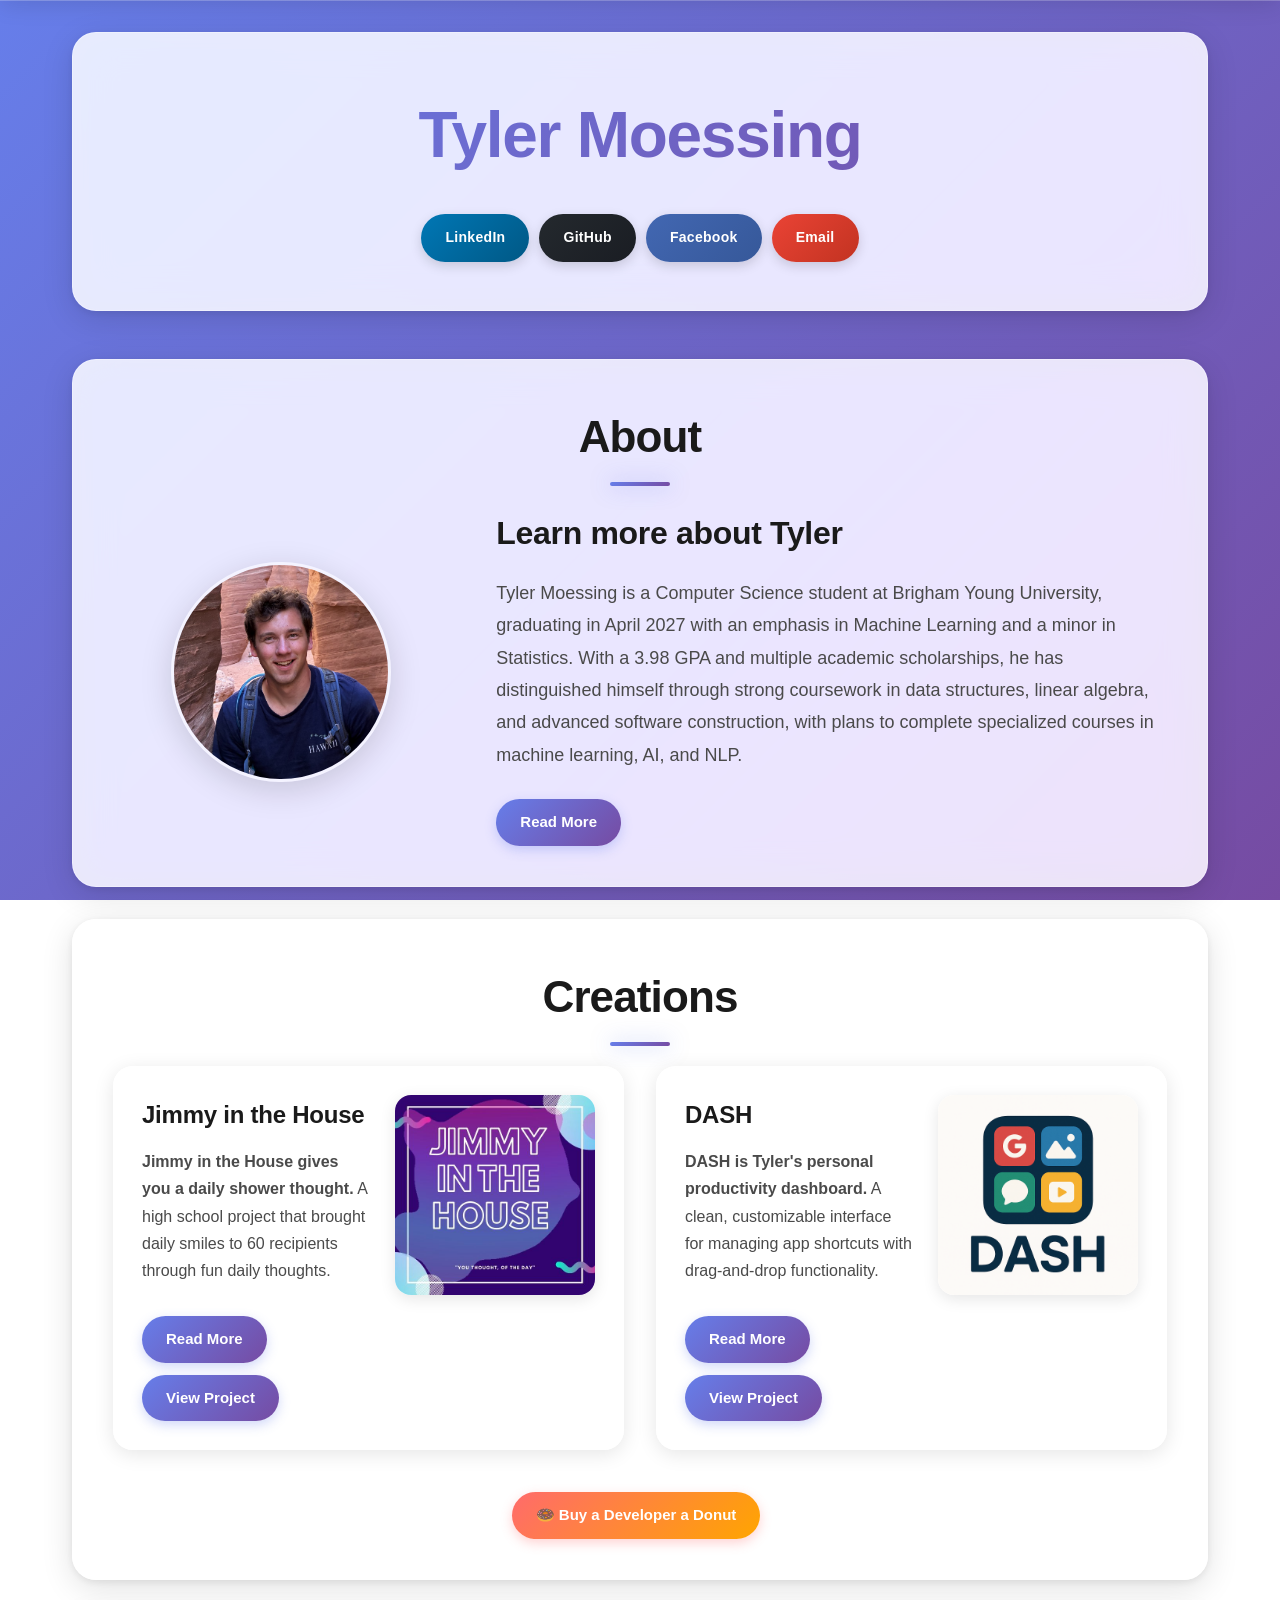
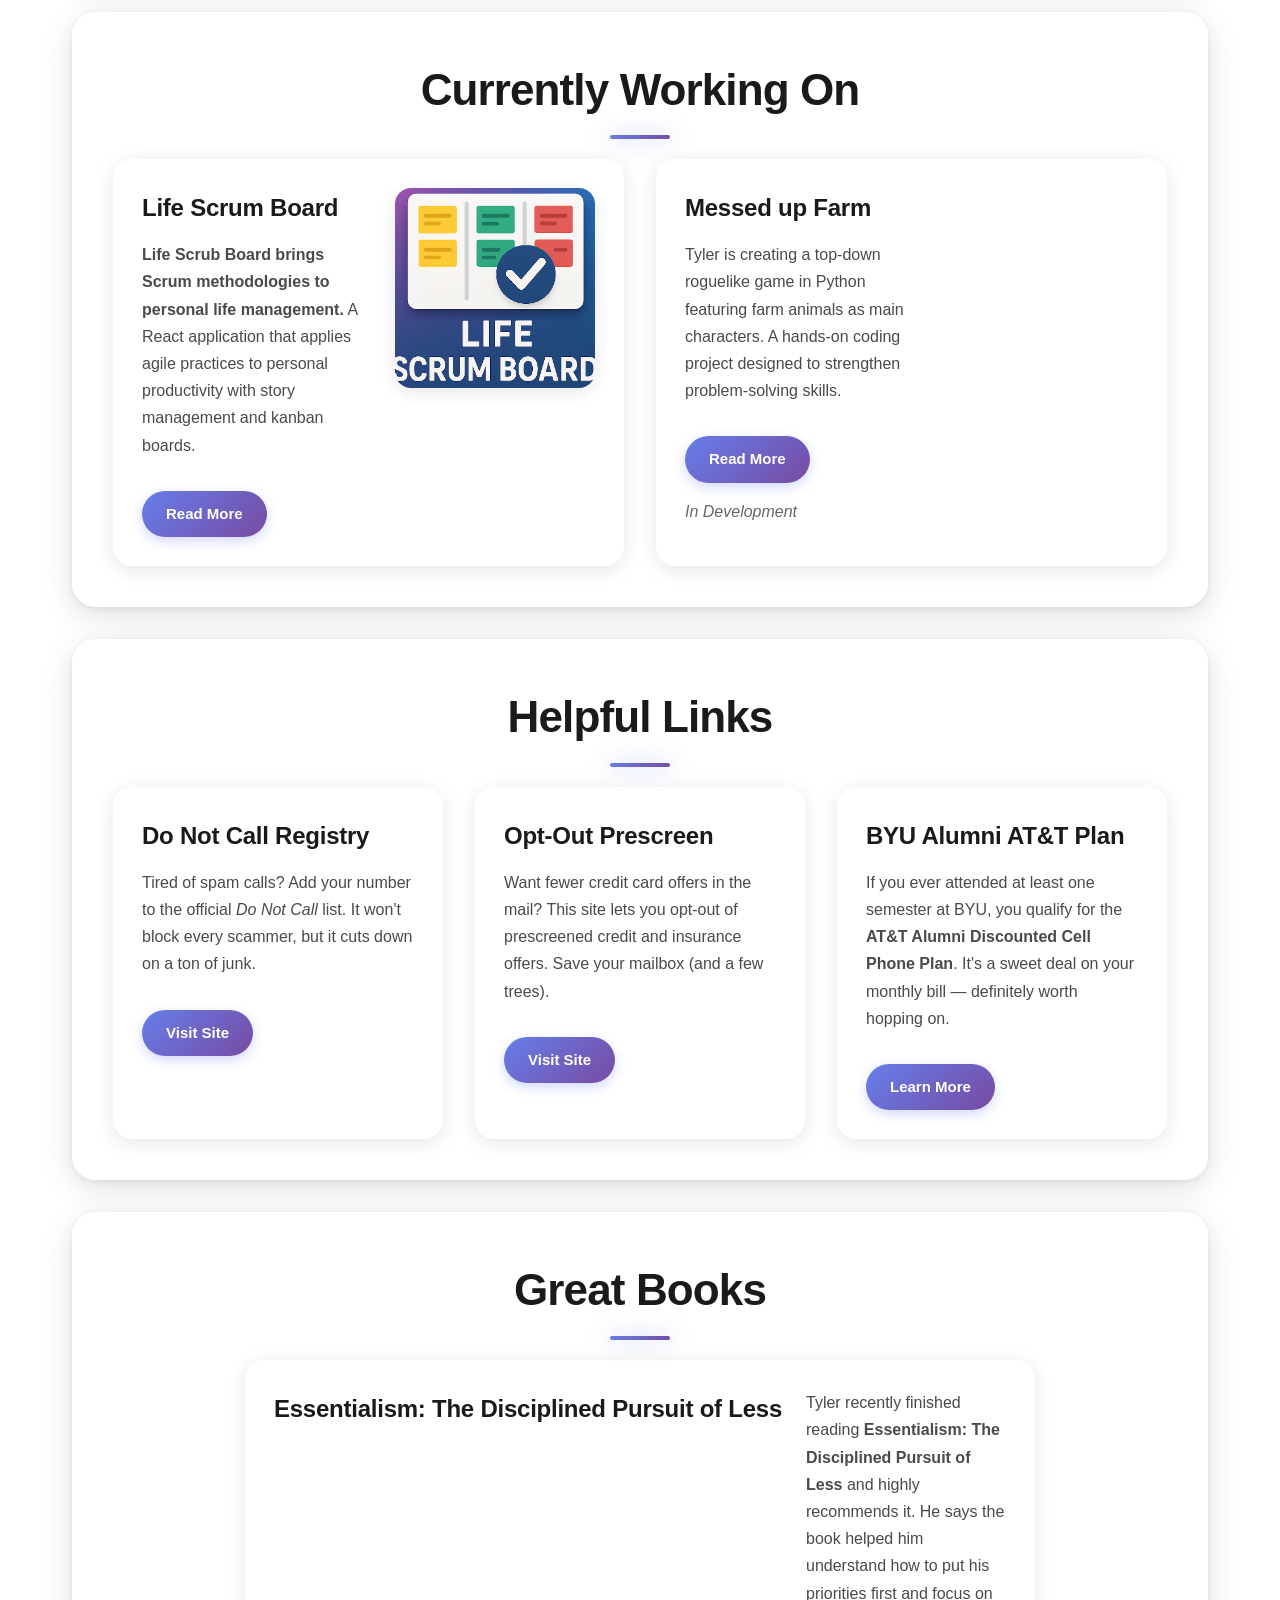
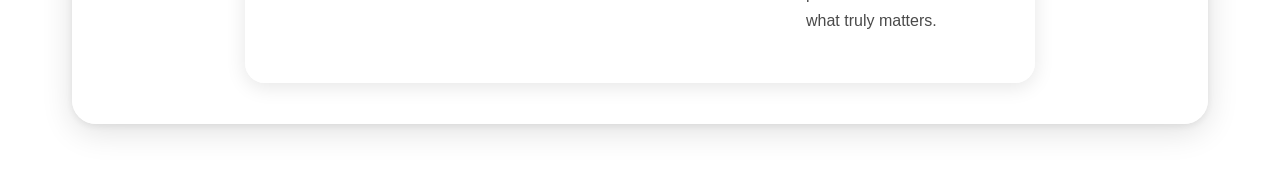
==== tyler.moessing/index.html @ ea5b522e "updated style" ====
<!DOCTYPE html>
<html lang="en">
<head>
    <meta charset="UTF-8">
    <meta name="viewport" content="width=device-width, initial-scale=1.0">
    <title>Tyler Moessing</title>
    <link rel="icon" type="image/png" href="resources/logo.png" />
    <meta http-equiv="Cache-Control" content="no-cache, no-store, must-revalidate">
    <meta http-equiv="Pragma" content="no-cache">
    <meta http-equiv="Expires" content="0">
    <style>
        * {
            margin: 0;
            padding: 0;
            box-sizing: border-box;
        }

        body {
            font-family: -apple-system, BlinkMacSystemFont, 'Segoe UI', 'Roboto', 'Oxygen', 'Ubuntu', 'Cantarell', 'Fira Sans', 'Droid Sans', 'Helvetica Neue', sans-serif;
            line-height: 1.7;
            background: linear-gradient(135deg, #667eea 0%, #764ba2 100%);
            background-attachment: fixed;
            min-height: 100vh;
            color: #1a1a1a;
            -webkit-font-smoothing: antialiased;
            -moz-osx-font-smoothing: grayscale;
        }

        .container {
            max-width: 1200px;
            margin: 0 auto;
            padding: 2rem;
        }

        .header {
            text-align: center;
            margin-bottom: 3rem;
            background: rgba(255, 255, 255, 0.85);
            padding: 3rem 2rem;
            border-radius: 24px;
            backdrop-filter: blur(20px) saturate(180%);
            -webkit-backdrop-filter: blur(20px) saturate(180%);
            box-shadow: 0 8px 32px rgba(0, 0, 0, 0.12), 0 2px 8px rgba(0, 0, 0, 0.08);
            border: 1px solid rgba(255, 255, 255, 0.3);
            transition: transform 0.3s ease, box-shadow 0.3s ease;
        }

        .header:hover {
            transform: translateY(-2px);
            box-shadow: 0 12px 40px rgba(0, 0, 0, 0.15), 0 4px 12px rgba(0, 0, 0, 0.1);
        }

        .sticky-header {
            position: fixed;
            top: 0;
            left: 0;
            right: 0;
            z-index: 1000;
            background: rgba(255, 255, 255, 0.9);
            backdrop-filter: blur(20px) saturate(180%);
            -webkit-backdrop-filter: blur(20px) saturate(180%);
            box-shadow: 0 4px 24px rgba(0, 0, 0, 0.12);
            padding: 1rem 2rem;
            transform: translateY(-100%);
            transition: transform 0.3s cubic-bezier(0.4, 0, 0.2, 1);
            border-radius: 0;
            margin-bottom: 0;
            border-bottom: 1px solid rgba(255, 255, 255, 0.2);
        }

        .sticky-header.show {
            transform: translateY(0);
        }

        .sticky-content {
            max-width: 1200px;
            margin: 0 auto;
            display: flex;
            justify-content: space-between;
            align-items: center;
        }

        .sticky-title {
            font-size: 1.5rem;
            font-weight: 700;
            background: linear-gradient(135deg, #667eea 0%, #764ba2 100%);
            -webkit-background-clip: text;
            -webkit-text-fill-color: transparent;
            background-clip: text;
            margin: 0;
            letter-spacing: -0.02em;
        }

        .sticky-buttons {
            display: flex;
            gap: 8px;
            align-items: center;
        }

        .sticky-buttons .social-btn {
            padding: 4px 8px;
            font-size: 0.7rem;
        }

        .main-title {
            font-size: clamp(2.5rem, 5vw, 4rem);
            font-weight: 700;
            background: linear-gradient(135deg, #667eea 0%, #764ba2 100%);
            -webkit-background-clip: text;
            -webkit-text-fill-color: transparent;
            background-clip: text;
            margin-bottom: 1.5rem;
            letter-spacing: -0.02em;
        }

        .social-buttons {
            display: flex;
            justify-content: center;
            gap: 10px;
            flex-wrap: wrap;
            margin-top: 15px;
        }

        .social-btn {
            padding: 0.75rem 1.5rem;
            text-decoration: none;
            border-radius: 50px;
            font-weight: 600;
            letter-spacing: 0.3px;
            transition: all 0.3s cubic-bezier(0.4, 0, 0.2, 1);
            box-shadow: 0 4px 12px rgba(0, 0, 0, 0.15);
            font-size: 0.875rem;
            position: relative;
            overflow: hidden;
        }

        .social-btn::before {
            content: '';
            position: absolute;
            top: 0;
            left: -100%;
            width: 100%;
            height: 100%;
            background: linear-gradient(90deg, transparent, rgba(255, 255, 255, 0.2), transparent);
            transition: left 0.5s ease;
        }

        .social-btn:hover::before {
            left: 100%;
        }

        .linkedin {
            background: linear-gradient(135deg, #0077b5, #005885);
            color: white;
        }

        .github {
            background: linear-gradient(135deg, #24292e, #1a1d23);
            color: white;
        }

        .facebook {
            background: linear-gradient(135deg, #4267B2, #365899);
            color: white;
        }

        .email {
            background: linear-gradient(135deg, #ea4335, #c23321);
            color: white;
        }

        .donut-btn {
            position: relative;
            animation: gentle-bounce 2s ease-in-out infinite;
        }

        .donut-btn:hover {
            transform: translateY(-2px) scale(1.05);
        }

        @keyframes gentle-bounce {
            0%, 100% { transform: translateY(0px); }
            50% { transform: translateY(-3px); }
        }

        .social-btn:hover {
            transform: translateY(-2px) scale(1.02);
            box-shadow: 0 8px 24px rgba(0, 0, 0, 0.25);
        }

        .social-btn:active {
            transform: translateY(0) scale(0.98);
        }

        .content-section {
            background: rgba(255, 255, 255, 0.85);
            margin: 2rem 0;
            padding: 2.5rem;
            border-radius: 24px;
            backdrop-filter: blur(20px) saturate(180%);
            -webkit-backdrop-filter: blur(20px) saturate(180%);
            box-shadow: 0 8px 32px rgba(0, 0, 0, 0.12), 0 2px 8px rgba(0, 0, 0, 0.08);
            border: 1px solid rgba(255, 255, 255, 0.3);
            transition: all 0.3s ease;
        }

        .content-section:hover {
            border-color: rgba(255, 255, 255, 0.4);
            box-shadow: 0 12px 40px rgba(0, 0, 0, 0.15), 0 4px 12px rgba(0, 0, 0, 0.1);
        }

        .section-title {
            font-size: clamp(2rem, 4vw, 2.75rem);
            font-weight: 700;
            color: #1a1a1a;
            margin-bottom: 2rem;
            text-align: center;
            position: relative;
            letter-spacing: -0.02em;
        }

        .section-title::after {
            content: '';
            position: absolute;
            bottom: -12px;
            left: 50%;
            transform: translateX(-50%);
            width: 60px;
            height: 4px;
            background: linear-gradient(135deg, #667eea, #764ba2);
            border-radius: 2px;
            box-shadow: 0 0 20px rgba(102, 126, 234, 0.5);
        }

        .about-section {
            display: grid;
            grid-template-columns: 1fr 2fr;
            gap: 3rem;
            align-items: center;
        }

        .about-section .photo-placeholder {
            grid-column: 1;
            grid-row: 1;
            justify-self: center;
        }

        .about-section .about-text {
            grid-column: 2;
            grid-row: 1;
        }

        .profile-photo {
            width: 220px;
            height: 220px;
            border-radius: 50%;
            object-fit: cover;
            border: 3px solid rgba(255, 255, 255, 0.5);
            box-shadow: 0 8px 32px rgba(0, 0, 0, 0.15);
            transition: all 0.4s cubic-bezier(0.4, 0, 0.2, 1);
        }

        .photo-placeholder {
            transition: transform 0.4s cubic-bezier(0.4, 0, 0.2, 1);
        }

        .photo-placeholder:hover {
            transform: scale(1.05) rotate(2deg);
        }

        .photo-placeholder:hover .profile-photo {
            border-color: rgba(102, 126, 234, 0.6);
            box-shadow: 0 0 30px rgba(102, 126, 234, 0.3);
        }

        .about-text h3 {
            font-size: clamp(1.5rem, 3vw, 2rem);
            font-weight: 600;
            color: #1a1a1a;
            margin-bottom: 1rem;
            letter-spacing: -0.01em;
        }

        .about-text p {
            font-size: 1.125rem;
            line-height: 1.8;
            color: #4a4a4a;
            margin-bottom: 1rem;
        }

        /* Unified Button System */
        .btn {
            display: inline-block;
            padding: 0.75rem 1.5rem;
            background: linear-gradient(135deg, #667eea, #764ba2);
            color: white;
            text-decoration: none;
            border: none;
            border-radius: 50px;
            font-weight: 600;
            font-size: 0.9375rem;
            transition: all 0.3s cubic-bezier(0.4, 0, 0.2, 1);
            margin-top: 0.75rem;
            margin-right: 0.5rem;
            cursor: pointer;
            box-sizing: border-box;
            line-height: 1.5;
            vertical-align: middle;
            box-shadow: 0 4px 12px rgba(102, 126, 234, 0.3);
            position: relative;
            overflow: hidden;
        }

        .btn::before {
            content: '';
            position: absolute;
            top: 0;
            left: -100%;
            width: 100%;
            height: 100%;
            background: linear-gradient(90deg, transparent, rgba(255, 255, 255, 0.2), transparent);
            transition: left 0.5s ease;
        }

        .btn:hover::before {
            left: 100%;
        }

        .btn:hover {
            transform: translateY(-2px) scale(1.02);
            box-shadow: 0 8px 24px rgba(102, 126, 234, 0.4);
        }

        .btn:active {
            transform: translateY(0) scale(0.98);
        }

        .btn--primary {
            background: linear-gradient(135deg, #667eea, #764ba2);
        }

        .btn--secondary {
            background: linear-gradient(135deg, #ff6b6b, #ffa500);
            box-shadow: 0 4px 12px rgba(255, 107, 107, 0.3);
        }

        .btn--secondary:hover {
            box-shadow: 0 8px 24px rgba(255, 107, 107, 0.4);
        }

        .additional-content {
            display: none;
            margin-top: 1.5rem;
            padding-top: 1.5rem;
            border-top: 1px solid rgba(0, 0, 0, 0.1);
        }

        .additional-content.show {
            display: block;
            animation: fadeIn 0.3s ease-in;
        }

        @keyframes fadeIn {
            from { opacity: 0; }
            to { opacity: 1; }
        }

        .project-short-description {
            display: block;
        }

        .project-full-description {
            display: none;
        }

        .project-full-description.show {
            display: block;
            animation: fadeIn 0.3s ease-in;
        }


        .projects-grid {
            display: grid;
            grid-template-columns: repeat(auto-fit, minmax(280px, 1fr));
            gap: 2rem;
            margin-top: 2rem;
        }

        .project-card {
            background: rgba(255, 255, 255, 0.9);
            border-radius: 20px;
            padding: 1.75rem;
            box-shadow: 0 4px 20px rgba(0, 0, 0, 0.1);
            transition: all 0.4s cubic-bezier(0.4, 0, 0.2, 1);
            border: 1px solid rgba(255, 255, 255, 0.5);
            max-width: 800px;
            margin: 0 auto;
            display: grid;
            grid-template-columns: 1fr 200px;
            gap: 1.5rem;
            align-items: start;
            position: relative;
            overflow: hidden;
        }

        .project-card::before {
            content: '';
            position: absolute;
            top: 0;
            left: 0;
            right: 0;
            height: 3px;
            background: linear-gradient(135deg, #667eea, #764ba2);
            transform: scaleX(0);
            transform-origin: left;
            transition: transform 0.4s ease;
        }

        .project-card:hover::before {
            transform: scaleX(1);
        }

        .project-card:hover {
            transform: translateY(-8px);
            box-shadow: 0 12px 40px rgba(0, 0, 0, 0.15);
            border-color: rgba(255, 255, 255, 0.7);
        }

        .simple-card {
            background: rgba(255, 255, 255, 0.9);
            border-radius: 20px;
            padding: 1.75rem;
            box-shadow: 0 4px 20px rgba(0, 0, 0, 0.1);
            transition: all 0.4s cubic-bezier(0.4, 0, 0.2, 1);
            border: 1px solid rgba(255, 255, 255, 0.5);
            max-width: 400px;
            margin: 0 auto;
        }

        .simple-card:hover {
            transform: translateY(-8px);
            box-shadow: 0 12px 40px rgba(0, 0, 0, 0.15);
            border-color: rgba(255, 255, 255, 0.7);
        }

        .project-image {
            width: 200px;
            height: 200px;
            object-fit: cover;
            border-radius: 16px;
            grid-column: 2;
            grid-row: 1 / -1;
            box-shadow: 0 4px 16px rgba(0, 0, 0, 0.1);
            transition: transform 0.3s ease;
        }

        .project-card:hover .project-image {
            transform: scale(1.02);
        }

        .project-content {
            grid-column: 1;
        }

        .project-title {
            font-size: 1.5rem;
            font-weight: 600;
            color: #1a1a1a;
            margin-bottom: 0.75rem;
            letter-spacing: -0.01em;
        }

        .project-description {
            color: #4a4a4a;
            margin-bottom: 1.25rem;
            line-height: 1.7;
            font-size: 1rem;
        }


        @media (max-width: 1024px) {
            .project-card {
                grid-template-columns: 1fr;
                gap: 15px;
                max-width: 500px;
            }

            .project-image {
                grid-column: 1;
                grid-row: auto;
                margin: 0 auto;
                width: 180px;
                height: 180px;
            }

            .project-content {
                grid-column: 1;
            }
        }

        @media (max-width: 768px) {
            .main-title {
                font-size: 2.5rem;
            }

            .social-buttons {
                flex-direction: row;
                justify-content: center;
                gap: 8px;
                flex-wrap: wrap;
            }

            .social-btn {
                font-size: 0.7rem;
                padding: 5px 10px;
            }

            .donut-btn {
                font-size: 0.8rem;
                padding: 6px 12px;
                margin-top: 12px;
            }

            .sticky-content {
                flex-direction: column;
                gap: 10px;
            }

            .sticky-title {
                font-size: 1.2rem;
            }

            .sticky-buttons {
                gap: 6px;
            }

            .sticky-buttons .social-btn {
                padding: 3px 6px;
                font-size: 0.65rem;
            }

            .about-section {
                grid-template-columns: 1fr;
                grid-template-rows: auto auto;
                text-align: center;
                gap: 30px;
            }

            .about-section .photo-placeholder {
                grid-column: 1;
                grid-row: 1;
                margin: 0 auto;
                margin-bottom: 10px;
            }

            .about-section .about-text {
                grid-column: 1;
                grid-row: 2;
            }

            .profile-photo {
                width: 150px;
            }

            .section-title {
                font-size: 2rem;
            }

            .about-text h3 {
                font-size: 1.5rem;
            }

            .about-text p {
                font-size: 1rem;
            }

            .projects-grid {
                grid-template-columns: 1fr;
                gap: 20px;
            }

            .project-card {
                max-width: none;
                margin: 0;
                padding: 15px;
                grid-template-columns: 1fr;
                gap: 15px;
            }

            .project-image {
                width: 140px;
                height: 140px;
                grid-column: 1;
                grid-row: auto;
                margin: 0 auto;
            }

            .project-content {
                grid-column: 1;
            }

            .project-title {
                font-size: 1.3rem;
            }

            .project-description {
                font-size: 0.95rem;
            }

            .content-section {
                padding: 20px;
                margin: 20px 0;
            }

            .header {
                padding: 30px 15px;
            }

            .container {
                padding: 15px;
            }
        }

        @media (max-width: 480px) {
            .main-title {
                font-size: 2rem;
            }

            .social-buttons {
                gap: 6px;
            }

            .social-btn {
                font-size: 0.65rem;
                padding: 4px 8px;
            }

            .donut-btn {
                font-size: 0.75rem;
                padding: 5px 10px;
            }

            .section-title {
                font-size: 1.7rem;
            }

            .about-text h3 {
                font-size: 1.3rem;
            }

            .about-text p {
                font-size: 0.95rem;
                line-height: 1.6;
            }

            .about-section {
                gap: 25px;
            }

            .about-section .photo-placeholder {
                margin-bottom: 15px;
            }

            .project-card {
                padding: 12px;
            }

            .project-image {
                width: 120px;
                height: 120px;
            }

            .project-title {
                font-size: 1.2rem;
            }

            .project-description {
                font-size: 0.9rem;
            }

            .btn {
                font-size: 0.85rem;
                padding: 8px 15px;
            }

            .content-section {
                padding: 15px;
                margin: 15px 0;
            }

            .header {
                padding: 25px 10px;
            }

            .container {
                padding: 10px;
            }
        }
    </style>
</head>
<body>
    <div class="container">
        <header class="header">
            <h1 class="main-title">Tyler Moessing</h1>
            
            <div class="social-buttons">
                <a href="https://www.linkedin.com/in/tmoessing/" target="_blank" class="social-btn linkedin">LinkedIn</a>
                <a href="https://github.com/tmoessing" target="_blank" class="social-btn github">GitHub</a>
                <a href="https://www.facebook.com/tyler.moessing" target="_blank" class="social-btn facebook">Facebook</a>
                <a href="mailto:tyler@moessing.com" class="social-btn email">Email</a>
            </div>
        </header>

        <section class="content-section">
            <h2 class="section-title">About</h2>
            <div class="about-section">
                <div class="photo-placeholder">
                  <img src="resources/profile_pic.jpeg" alt="Tyler Moessing" class="profile-photo">
                </div>
                <div class="about-text">
                    <h3>Learn more about Tyler</h3>
                    <p>Tyler Moessing is a Computer Science student at Brigham Young University, graduating in April 2027 with an emphasis in Machine Learning and a minor in Statistics. With a 3.98 GPA and multiple academic scholarships, he has distinguished himself through strong coursework in data structures, linear algebra, and advanced software construction, with plans to complete specialized courses in machine learning, AI, and NLP.</p>
                    
                    <button class="btn btn--primary" onclick="toggleReadMore()">Read More</button>
                    
                    <div class="additional-content" id="additionalContent">
                        <p>Tyler's technical toolkit spans Python, C/C++, Java, and JavaScript, with practical experience in AWS deployment, Git, and MongoDB. He has applied these skills in diverse roles, including developing Alexa apps with over 10,000 users, fine-tuning YOLOv7 models for real-world vehicle detection at Spot Parking, building analytics pipelines for BYU Basketball, and maintaining web infrastructure at BYU Creative Works. His research at BYU led to a machine learning system classifying figure skating jumps, improving accuracy by 15% and earning him a presentation slot at an international conference in the Netherlands.</p>
                        
                        <p>Beyond academics, Tyler has served as a tutor, code instructor, and youth counselor, reflecting his commitment to mentorship and service. He also volunteers as an officer in the Competitive Programming Club, where he helps organize coding competitions and supports peer learning. With projects ranging from battle bots to AI-driven sports analytics, Tyler thrives at the intersection of problem-solving, innovation, and teamwork. Driven, adaptable, and deeply curious, he is building a career that combines technical excellence with creativity and impact.</p>
                    </div>
                </div>
            </div>
        </section>

        <!-- <section class="content-section">
            <h2 class="section-title">Mind Space</h2>
            <div class="projects-grid">
                <div class="project-card">
                <blockquote class="project-quote">
                    "If I were 22 right now and graduating college, I would feel like the luckiest kid in all of history. There's never been a more amazing time to go create something totally new."
                    <footer>— Sam Altman</footer>
                </blockquote>
                <br>
                <p class="project-description">
                    He's not wrong. Tyler feels incredibly lucky to be living in a time when AI is evolving. Exciting times are ahead, even with the uncertainty that comes with it.
                </p>
                </div>
            </div>
        </section> -->


        <section class="content-section">
            <h2 class="section-title">Creations</h2>
            <div class="projects-grid">
                <div class="project-card">
                    <div class="project-content">
                        <h3 class="project-title">Jimmy in the House</h3>
                        <div class="project-short-description">
                            <p class="project-description">
                                <strong>Jimmy in the House gives you a daily shower thought.</strong> A high school project that brought daily smiles to 60 recipients through fun daily thoughts.
                            </p>
                        </div>
                        <div class="project-full-description" id="jimmyFullDescription">
                            <p class="project-description">
                                <strong>Jimmy in the House gives you a daily shower thought.</strong> In high school, Tyler created a Remind class called <em>"Jimmy in the House"</em> with 60 recipients who got fun thoughts every day. The name came from a fake identity he once used in a group chat with strangers — he called himself "Jimmy," and the name stuck.
                                <br><br>
                                His goal was simple: bring a smile to people each day. One recipient even told him, <em>"You are a hoot."</em> Hopefully, his "You Thought of the Day" messages brightened someone's day. The Reminds may have stopped, but this website carries on Jimmy's legacy.
                            </p>
                        </div>
                        <button class="btn btn--primary" onclick="toggleProjectReadMore('jimmyFullDescription', this)">Read More</button>
                        <a href="https://tmoessing.github.io/jimmy_in_the_house_website/" target="_blank" class="btn btn--primary">View Project</a>
                    </div>
                    <img src="resources/jimmy_project.jpg" alt="Jimmy in the House project screenshot" class="project-image">
                </div>

                <div class="project-card">
                    <div class="project-content">
                        <h3 class="project-title">DASH</h3>
                        <div class="project-short-description">
                            <p class="project-description">
                                <strong>DASH is Tyler's personal productivity dashboard.</strong> A clean, customizable interface for managing app shortcuts with drag-and-drop functionality.
                            </p>
                        </div>
                        <div class="project-full-description" id="dashFullDescription">
                            <p class="project-description">
                                <strong>DASH is Tyler's personal productivity dashboard.</strong> Built with vanilla JavaScript and modern CSS, DASH provides a clean, customizable interface for managing app shortcuts with drag-and-drop functionality. Tyler designed it to be his digital command center, combining organization with inspiration through rotating "fire quotes."
                                <br><br>
                                Tyler vibe coded this project, using AI assistance to bring his vision to life quickly. With 200+ app icons, local storage persistence, and responsive design, DASH is his solution to digital clutter. Sometimes the best way to build something is to just start coding and see where it takes you.
                            </p>
                        </div>
                        <button class="btn btn--primary" onclick="toggleProjectReadMore('dashFullDescription', this)">Read More</button>
                        <a href="https://tmoessing.github.io/DASH/" target="_blank" class="btn btn--primary">View Project</a>
                    </div>
                    <img src="resources/DASH.png" alt="DASH dashboard screenshot" class="project-image">
                </div>

            </div>
            
            <div style="text-align: center; margin-top: 30px;">
                <a href="https://venmo.com/tmoessing" target="_blank" class="btn btn--secondary donut-btn">🍩 Buy a Developer a Donut</a>
            </div>
        </section>

        <section class="content-section">
            <h2 class="section-title">Currently Working On</h2>
            <div class="projects-grid">
                <div class="project-card">
                    <div class="project-content">
                        <h3 class="project-title">Life Scrum Board</h3>
                        <div class="project-short-description">
                            <p class="project-description">
                                <strong>Life Scrub Board brings Scrum methodologies to personal life management.</strong> A React application that applies agile practices to personal productivity with story management and kanban boards.
                            </p>
                        </div>
                        <div class="project-full-description" id="lsbFullDescription">
                            <p class="project-description">
                                <strong>Life Scrub Board brings Scrum methodologies to personal life management.</strong> Tyler built this React application to organize his life using proven agile practices, featuring story management, sprint planning, and kanban boards. It's his solution for applying software development methodologies to personal productivity.
                                <br><br>
                                Built with React, TypeScript, and modern web technologies, the project demonstrates Tyler's full-stack capabilities and his innovative approach to problem-solving. With data visualization, backup functionality, and multiple view modes, Life Scrub Board showcases his ability to create sophisticated applications that solve real-world problems.
                            </p>
                        </div>
                        <button class="btn btn--primary" onclick="toggleProjectReadMore('lsbFullDescription', this)">Read More</button>
                    </div>
                    <img src="resources/lsb.png" alt="Life Scrub Board screenshot" class="project-image">
                </div>

                <div class="project-card">
                    <div class="project-content">
                        <h3 class="project-title">Messed up Farm</h3>
                        <div class="project-short-description">
                            <p class="project-description">
                                Tyler is creating a top-down roguelike game in Python featuring farm animals as main characters. A hands-on coding project designed to strengthen problem-solving skills.
                            </p>
                        </div>
                        <div class="project-full-description" id="farmFullDescription">
                            <p class="project-description">
                                Tyler is creating a game in Python with one of his close friends. It will be a top-down roguelike game featuring a cow, a pig, and possibly a goat as the main characters. The two are choosing to code everything by hand rather than rely on vibe coding with AI, since they wanted the project to challenge them, strengthen their problem-solving skills, and help them truly learn the tools of development.
                                <br><br>
                                This hands-on approach means the project will take longer to finish, but it also makes the process itself valuable. Once completed, it promises to be a unique and entertaining gaming experience. The project will probably take 2 years because they are working in school and are busy with other things.
                            </p>
                        </div>
                        <button class="btn btn--primary" onclick="toggleProjectReadMore('farmFullDescription', this)">Read More</button>
                        <p style="color: #666; font-style: italic; margin-top: 15px;">In Development</p>
                    </div>
                </div>
            </div>
        </section>
        <section class="content-section">
        <h2 class="section-title">Helpful Links</h2>
        <div class="projects-grid">
            <div class="simple-card">
                <h3 class="project-title">Do Not Call Registry</h3>
                <p class="project-description">
                    Tired of spam calls? Add your number to the official <em>Do Not Call</em> list. 
                    It won't block every scammer, but it cuts down on a ton of junk.
                </p>
                <a href="https://www.donotcall.gov/" target="_blank" class="btn btn--primary">Visit Site</a>
            </div>

            <div class="simple-card">
                <h3 class="project-title">Opt-Out Prescreen</h3>
                <p class="project-description">
                    Want fewer credit card offers in the mail? This site lets you opt-out of prescreened 
                    credit and insurance offers. Save your mailbox (and a few trees).
                </p>
                <a href="https://www.optoutprescreen.com/" target="_blank" class="btn btn--primary">Visit Site</a>
            </div>

            <div class="simple-card">
                <h3 class="project-title">BYU Alumni AT&T Plan</h3>
                <p class="project-description">
                    If you ever attended at least one semester at BYU, you qualify for the 
                    <strong>AT&T Alumni Discounted Cell Phone Plan</strong>. 
                    It's a sweet deal on your monthly bill — definitely worth hopping on.
                </p>
                <a href="https://alumni.byu.edu/at-t-discounted-cell-phone-plan" target="_blank" class="btn btn--primary">Learn More</a>
            </div>
        </div>
    </section>
            
    <section class="content-section">
            <h2 class="section-title">Great Books</h2>
            <div class="projects-grid">
                <div class="project-card">
                    <h3 class="project-title">Essentialism: The Disciplined Pursuit of Less</h3>
                    <p class="project-description">
                        Tyler recently finished reading <strong>Essentialism: The Disciplined Pursuit of Less</strong> and highly recommends it. He says the book helped him understand how to put his priorities first and focus on what truly matters.
                    </p>
                </div>
            </div>
    </section>

    </div>

    <!-- Sticky Header -->
    <div class="sticky-header" id="stickyHeader">
        <div class="sticky-content">
            <h1 class="sticky-title">Tyler Moessing</h1>
            <div class="sticky-buttons">
                <a href="https://www.linkedin.com/in/tmoessing/" target="_blank" class="social-btn linkedin">LinkedIn</a>
                <a href="https://github.com/tmoessing" target="_blank" class="social-btn github">GitHub</a>
                <a href="https://www.facebook.com/tyler.moessing" target="_blank" class="social-btn facebook">Facebook</a>
                <a href="mailto:tyler@moessing.com" class="social-btn email">Email</a>
            </div>
        </div>
    </div>

    <script>
        function toggleReadMore() {
            const additionalContent = document.getElementById('additionalContent');
            const button = document.querySelector('.about-section .btn--primary');
            
            if (additionalContent.classList.contains('show')) {
                additionalContent.classList.remove('show');
                button.textContent = 'Read More';
            } else {
                additionalContent.classList.add('show');
                button.textContent = 'Read Less';
            }
        }

        function toggleProjectReadMore(fullDescriptionId, button) {
            const fullDescription = document.getElementById(fullDescriptionId);
            const shortDescription = fullDescription.previousElementSibling;
            
            if (fullDescription.classList.contains('show')) {
                fullDescription.classList.remove('show');
                shortDescription.style.display = 'block';
                button.textContent = 'Read More';
            } else {
                fullDescription.classList.add('show');
                shortDescription.style.display = 'none';
                button.textContent = 'Read Less';
            }
        }

        // Sticky header functionality
        window.addEventListener('scroll', function() {
            const stickyHeader = document.getElementById('stickyHeader');
            const originalHeader = document.querySelector('.header');
            const headerBottom = originalHeader.offsetTop + originalHeader.offsetHeight;
            
            if (window.scrollY > headerBottom) {
                stickyHeader.classList.add('show');
            } else {
                stickyHeader.classList.remove('show');
            }
        });
    </script>
</body>
</html>
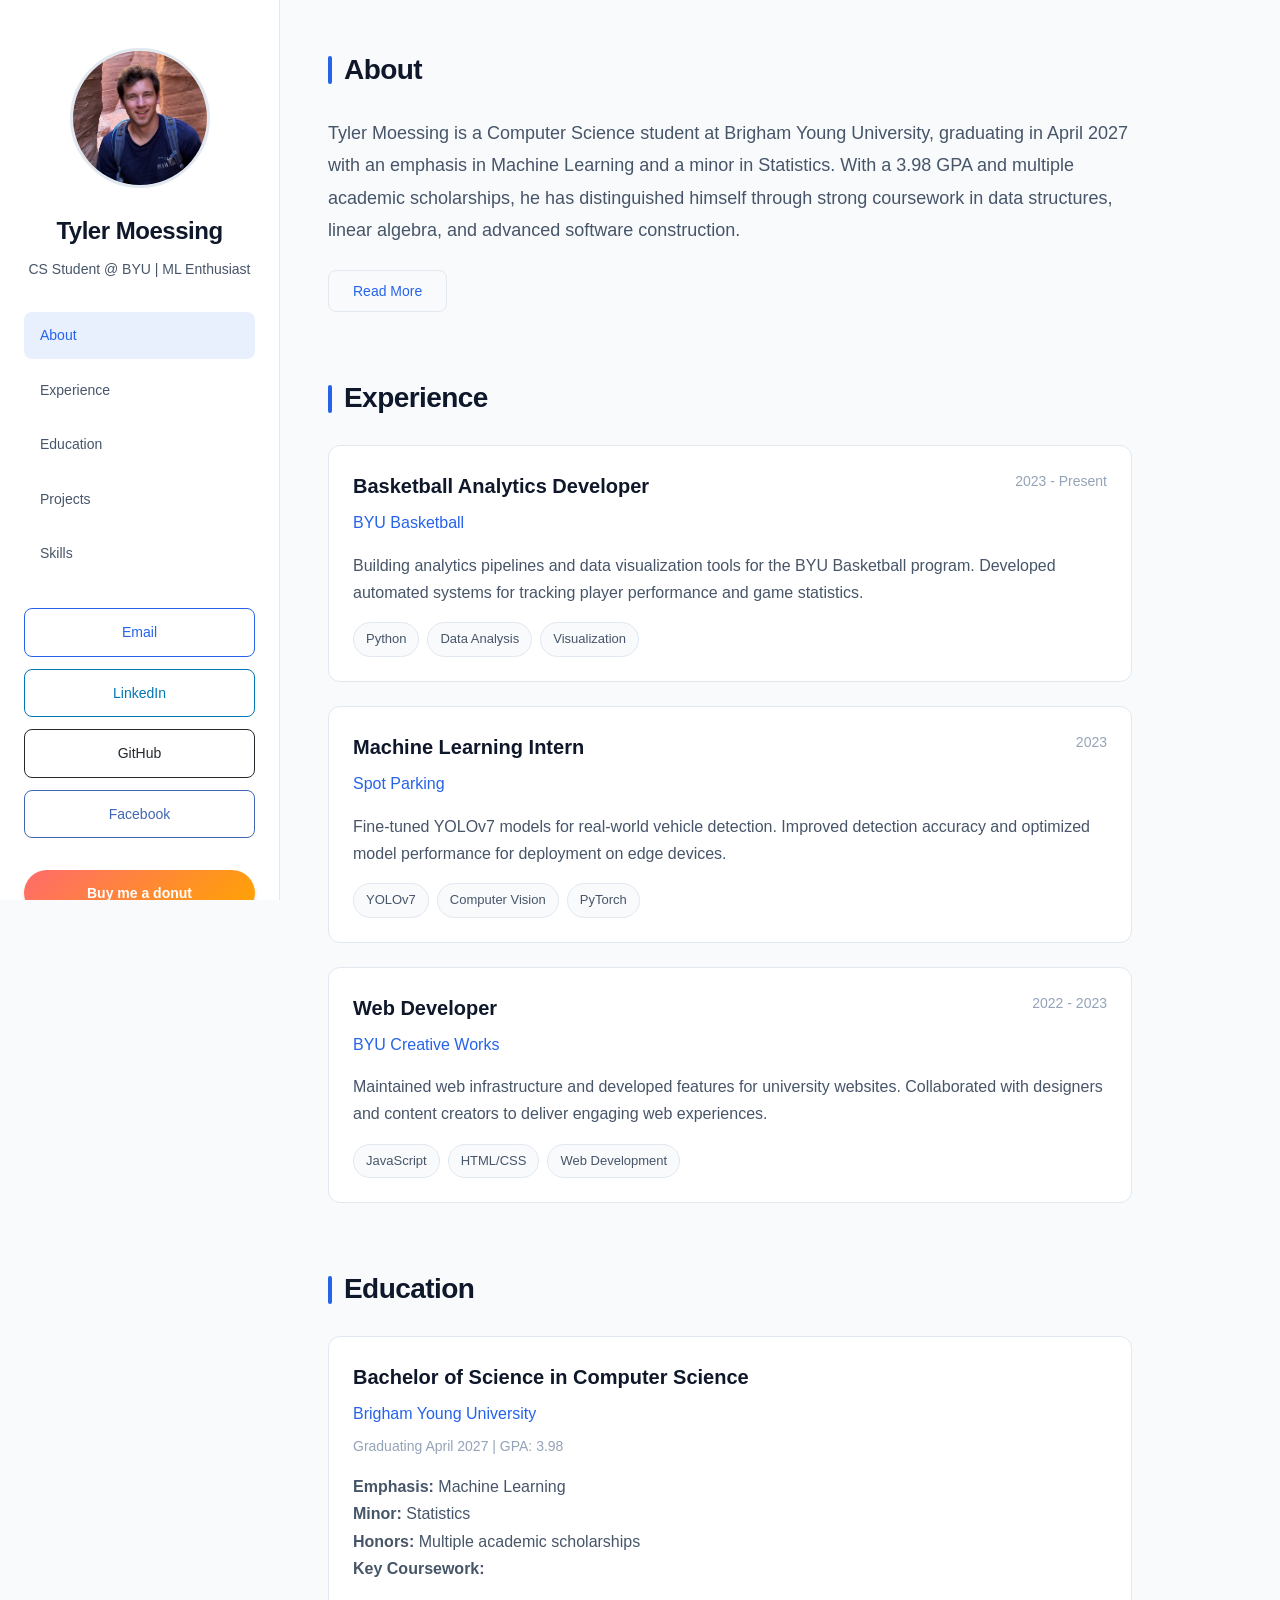
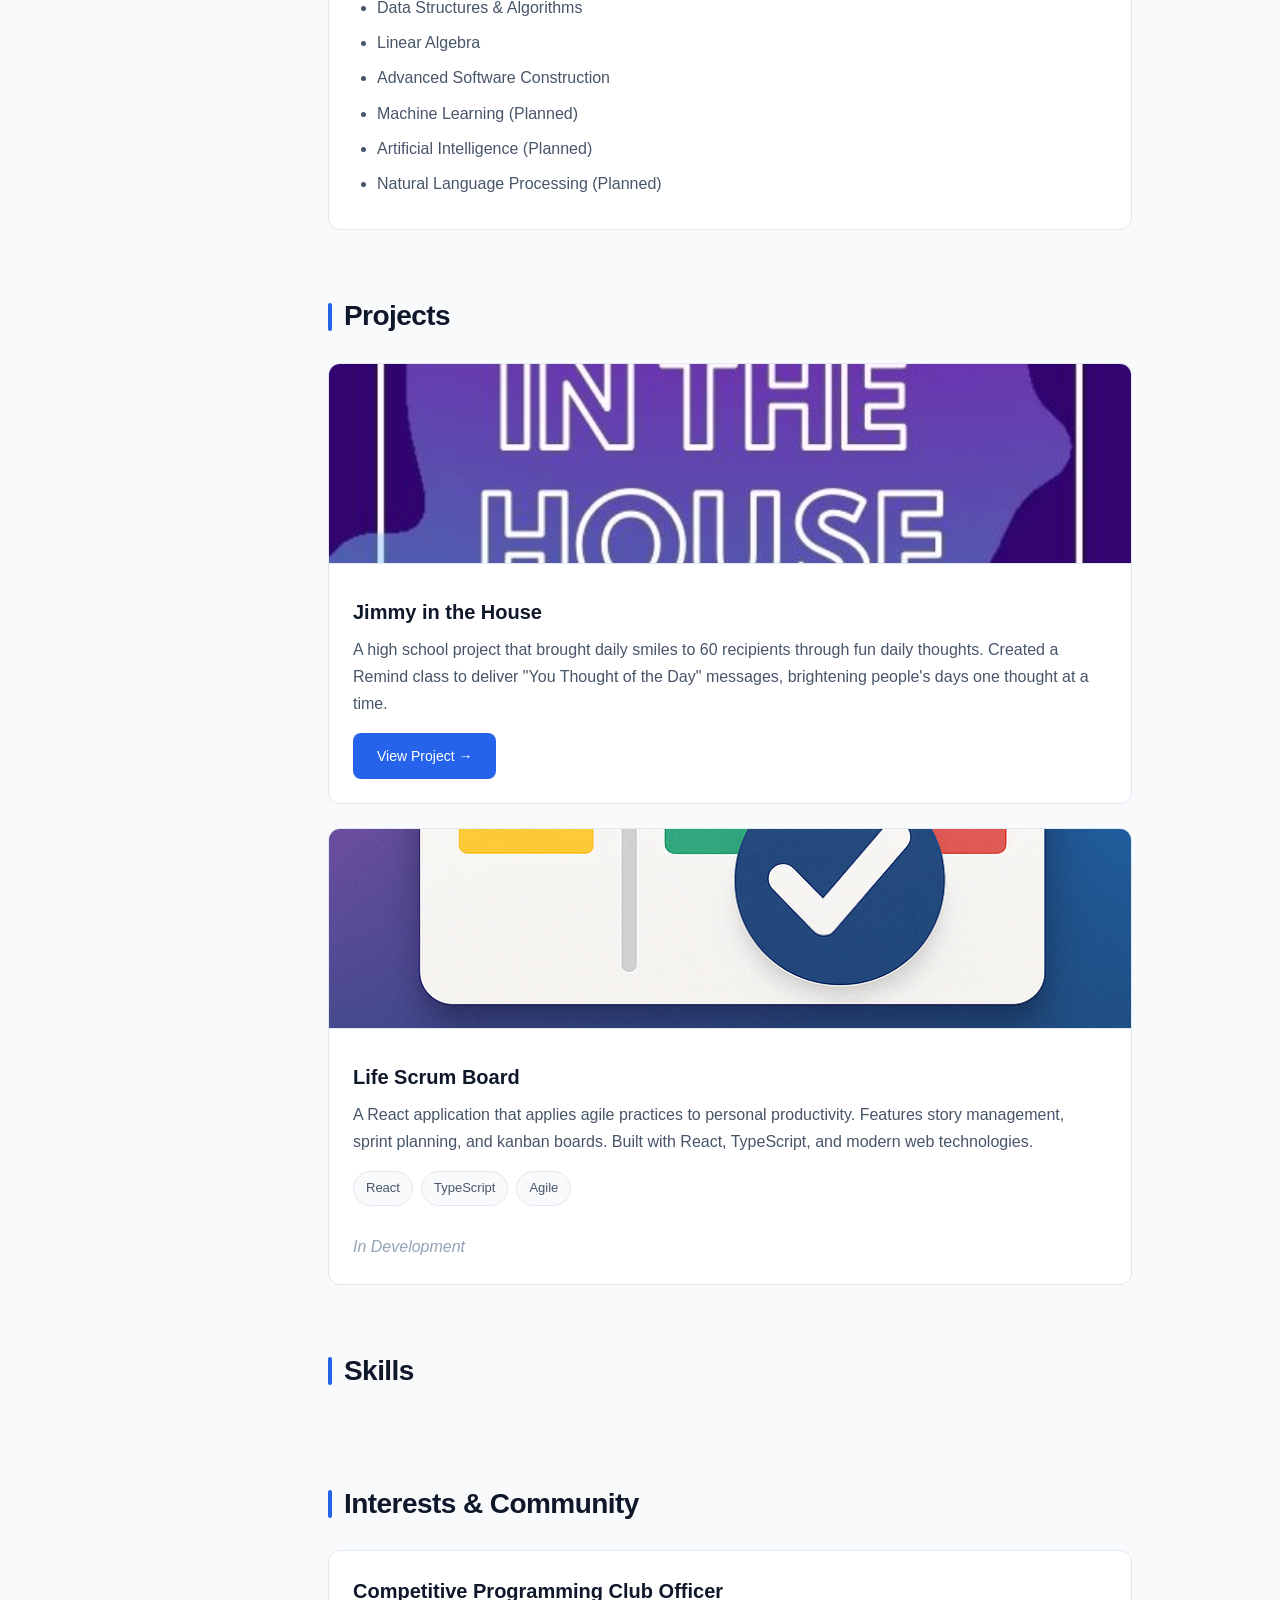
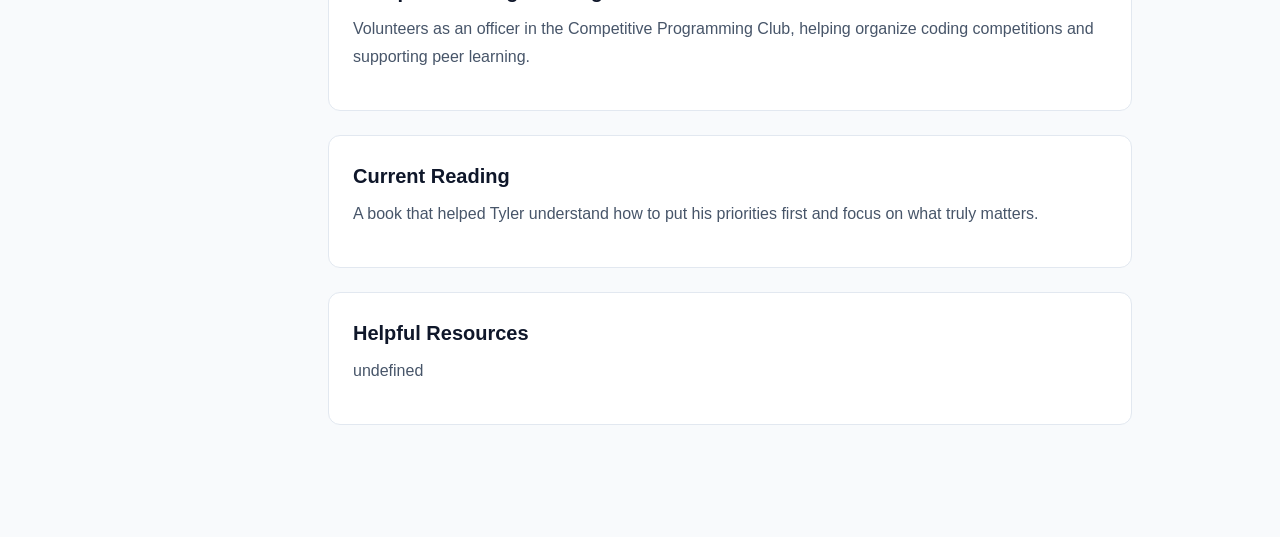
==== commit 83016dee: "chore| clean up" ====
--- a/tyler.moessing/index.html
+++ b/tyler.moessing/index.html
@@ -1,951 +1,391 @@
 <!DOCTYPE html>
 <html lang="en">
+
 <head>
     <meta charset="UTF-8">
     <meta name="viewport" content="width=device-width, initial-scale=1.0">
-    <title>Tyler Moessing</title>
+    <title>Tyler Moessing - Resume</title>
     <link rel="icon" type="image/png" href="resources/logo.png" />
+    <link rel="stylesheet" href="styles.css">
+    <script src="content-loader.js"></script>
     <meta http-equiv="Cache-Control" content="no-cache, no-store, must-revalidate">
     <meta http-equiv="Pragma" content="no-cache">
     <meta http-equiv="Expires" content="0">
-    <style>
-        * {
-            margin: 0;
-            padding: 0;
-            box-sizing: border-box;
-        }
-
-        body {
-            font-family: -apple-system, BlinkMacSystemFont, 'Segoe UI', 'Roboto', 'Oxygen', 'Ubuntu', 'Cantarell', 'Fira Sans', 'Droid Sans', 'Helvetica Neue', sans-serif;
-            line-height: 1.7;
-            background: linear-gradient(135deg, #667eea 0%, #764ba2 100%);
-            background-attachment: fixed;
-            min-height: 100vh;
-            color: #1a1a1a;
-            -webkit-font-smoothing: antialiased;
-            -moz-osx-font-smoothing: grayscale;
-        }
-
-        .container {
-            max-width: 1200px;
-            margin: 0 auto;
-            padding: 2rem;
-        }
-
-        .header {
-            text-align: center;
-            margin-bottom: 3rem;
-            background: rgba(255, 255, 255, 0.85);
-            padding: 3rem 2rem;
-            border-radius: 24px;
-            backdrop-filter: blur(20px) saturate(180%);
-            -webkit-backdrop-filter: blur(20px) saturate(180%);
-            box-shadow: 0 8px 32px rgba(0, 0, 0, 0.12), 0 2px 8px rgba(0, 0, 0, 0.08);
-            border: 1px solid rgba(255, 255, 255, 0.3);
-            transition: transform 0.3s ease, box-shadow 0.3s ease;
-        }
-
-        .header:hover {
-            transform: translateY(-2px);
-            box-shadow: 0 12px 40px rgba(0, 0, 0, 0.15), 0 4px 12px rgba(0, 0, 0, 0.1);
-        }
-
-        .sticky-header {
-            position: fixed;
-            top: 0;
-            left: 0;
-            right: 0;
-            z-index: 1000;
-            background: rgba(255, 255, 255, 0.9);
-            backdrop-filter: blur(20px) saturate(180%);
-            -webkit-backdrop-filter: blur(20px) saturate(180%);
-            box-shadow: 0 4px 24px rgba(0, 0, 0, 0.12);
-            padding: 1rem 2rem;
-            transform: translateY(-100%);
-            transition: transform 0.3s cubic-bezier(0.4, 0, 0.2, 1);
-            border-radius: 0;
-            margin-bottom: 0;
-            border-bottom: 1px solid rgba(255, 255, 255, 0.2);
-        }
-
-        .sticky-header.show {
-            transform: translateY(0);
-        }
-
-        .sticky-content {
-            max-width: 1200px;
-            margin: 0 auto;
-            display: flex;
-            justify-content: space-between;
-            align-items: center;
-        }
-
-        .sticky-title {
-            font-size: 1.5rem;
-            font-weight: 700;
-            background: linear-gradient(135deg, #667eea 0%, #764ba2 100%);
-            -webkit-background-clip: text;
-            -webkit-text-fill-color: transparent;
-            background-clip: text;
-            margin: 0;
-            letter-spacing: -0.02em;
-        }
-
-        .sticky-buttons {
-            display: flex;
-            gap: 8px;
-            align-items: center;
-        }
-
-        .sticky-buttons .social-btn {
-            padding: 4px 8px;
-            font-size: 0.7rem;
-        }
-
-        .main-title {
-            font-size: clamp(2.5rem, 5vw, 4rem);
-            font-weight: 700;
-            background: linear-gradient(135deg, #667eea 0%, #764ba2 100%);
-            -webkit-background-clip: text;
-            -webkit-text-fill-color: transparent;
-            background-clip: text;
-            margin-bottom: 1.5rem;
-            letter-spacing: -0.02em;
-        }
-
-        .social-buttons {
-            display: flex;
-            justify-content: center;
-            gap: 10px;
-            flex-wrap: wrap;
-            margin-top: 15px;
-        }
-
-        .social-btn {
-            padding: 0.75rem 1.5rem;
-            text-decoration: none;
-            border-radius: 50px;
-            font-weight: 600;
-            letter-spacing: 0.3px;
-            transition: all 0.3s cubic-bezier(0.4, 0, 0.2, 1);
-            box-shadow: 0 4px 12px rgba(0, 0, 0, 0.15);
-            font-size: 0.875rem;
-            position: relative;
-            overflow: hidden;
-        }
-
-        .social-btn::before {
-            content: '';
-            position: absolute;
-            top: 0;
-            left: -100%;
-            width: 100%;
-            height: 100%;
-            background: linear-gradient(90deg, transparent, rgba(255, 255, 255, 0.2), transparent);
-            transition: left 0.5s ease;
-        }
-
-        .social-btn:hover::before {
-            left: 100%;
-        }
-
-        .linkedin {
-            background: linear-gradient(135deg, #0077b5, #005885);
-            color: white;
-        }
-
-        .github {
-            background: linear-gradient(135deg, #24292e, #1a1d23);
-            color: white;
-        }
-
-        .facebook {
-            background: linear-gradient(135deg, #4267B2, #365899);
-            color: white;
-        }
-
-        .email {
-            background: linear-gradient(135deg, #ea4335, #c23321);
-            color: white;
-        }
-
-        .donut-btn {
-            position: relative;
-            animation: gentle-bounce 2s ease-in-out infinite;
-        }
-
-        .donut-btn:hover {
-            transform: translateY(-2px) scale(1.05);
-        }
-
-        @keyframes gentle-bounce {
-            0%, 100% { transform: translateY(0px); }
-            50% { transform: translateY(-3px); }
-        }
-
-        .social-btn:hover {
-            transform: translateY(-2px) scale(1.02);
-            box-shadow: 0 8px 24px rgba(0, 0, 0, 0.25);
-        }
-
-        .social-btn:active {
-            transform: translateY(0) scale(0.98);
-        }
-
-        .content-section {
-            background: rgba(255, 255, 255, 0.85);
-            margin: 2rem 0;
-            padding: 2.5rem;
-            border-radius: 24px;
-            backdrop-filter: blur(20px) saturate(180%);
-            -webkit-backdrop-filter: blur(20px) saturate(180%);
-            box-shadow: 0 8px 32px rgba(0, 0, 0, 0.12), 0 2px 8px rgba(0, 0, 0, 0.08);
-            border: 1px solid rgba(255, 255, 255, 0.3);
-            transition: all 0.3s ease;
-        }
-
-        .content-section:hover {
-            border-color: rgba(255, 255, 255, 0.4);
-            box-shadow: 0 12px 40px rgba(0, 0, 0, 0.15), 0 4px 12px rgba(0, 0, 0, 0.1);
-        }
-
-        .section-title {
-            font-size: clamp(2rem, 4vw, 2.75rem);
-            font-weight: 700;
-            color: #1a1a1a;
-            margin-bottom: 2rem;
-            text-align: center;
-            position: relative;
-            letter-spacing: -0.02em;
-        }
-
-        .section-title::after {
-            content: '';
-            position: absolute;
-            bottom: -12px;
-            left: 50%;
-            transform: translateX(-50%);
-            width: 60px;
-            height: 4px;
-            background: linear-gradient(135deg, #667eea, #764ba2);
-            border-radius: 2px;
-            box-shadow: 0 0 20px rgba(102, 126, 234, 0.5);
-        }
-
-        .about-section {
-            display: grid;
-            grid-template-columns: 1fr 2fr;
-            gap: 3rem;
-            align-items: center;
-        }
-
-        .about-section .photo-placeholder {
-            grid-column: 1;
-            grid-row: 1;
-            justify-self: center;
-        }
-
-        .about-section .about-text {
-            grid-column: 2;
-            grid-row: 1;
-        }
-
-        .profile-photo {
-            width: 220px;
-            height: 220px;
-            border-radius: 50%;
-            object-fit: cover;
-            border: 3px solid rgba(255, 255, 255, 0.5);
-            box-shadow: 0 8px 32px rgba(0, 0, 0, 0.15);
-            transition: all 0.4s cubic-bezier(0.4, 0, 0.2, 1);
-        }
-
-        .photo-placeholder {
-            transition: transform 0.4s cubic-bezier(0.4, 0, 0.2, 1);
-        }
-
-        .photo-placeholder:hover {
-            transform: scale(1.05) rotate(2deg);
-        }
-
-        .photo-placeholder:hover .profile-photo {
-            border-color: rgba(102, 126, 234, 0.6);
-            box-shadow: 0 0 30px rgba(102, 126, 234, 0.3);
-        }
-
-        .about-text h3 {
-            font-size: clamp(1.5rem, 3vw, 2rem);
-            font-weight: 600;
-            color: #1a1a1a;
-            margin-bottom: 1rem;
-            letter-spacing: -0.01em;
-        }
-
-        .about-text p {
-            font-size: 1.125rem;
-            line-height: 1.8;
-            color: #4a4a4a;
-            margin-bottom: 1rem;
-        }
-
-        /* Unified Button System */
-        .btn {
-            display: inline-block;
-            padding: 0.75rem 1.5rem;
-            background: linear-gradient(135deg, #667eea, #764ba2);
-            color: white;
-            text-decoration: none;
-            border: none;
-            border-radius: 50px;
-            font-weight: 600;
-            font-size: 0.9375rem;
-            transition: all 0.3s cubic-bezier(0.4, 0, 0.2, 1);
-            margin-top: 0.75rem;
-            margin-right: 0.5rem;
-            cursor: pointer;
-            box-sizing: border-box;
-            line-height: 1.5;
-            vertical-align: middle;
-            box-shadow: 0 4px 12px rgba(102, 126, 234, 0.3);
-            position: relative;
-            overflow: hidden;
-        }
-
-        .btn::before {
-            content: '';
-            position: absolute;
-            top: 0;
-            left: -100%;
-            width: 100%;
-            height: 100%;
-            background: linear-gradient(90deg, transparent, rgba(255, 255, 255, 0.2), transparent);
-            transition: left 0.5s ease;
-        }
-
-        .btn:hover::before {
-            left: 100%;
-        }
-
-        .btn:hover {
-            transform: translateY(-2px) scale(1.02);
-            box-shadow: 0 8px 24px rgba(102, 126, 234, 0.4);
-        }
-
-        .btn:active {
-            transform: translateY(0) scale(0.98);
-        }
-
-        .btn--primary {
-            background: linear-gradient(135deg, #667eea, #764ba2);
-        }
-
-        .btn--secondary {
-            background: linear-gradient(135deg, #ff6b6b, #ffa500);
-            box-shadow: 0 4px 12px rgba(255, 107, 107, 0.3);
-        }
-
-        .btn--secondary:hover {
-            box-shadow: 0 8px 24px rgba(255, 107, 107, 0.4);
-        }
-
-        .additional-content {
-            display: none;
-            margin-top: 1.5rem;
-            padding-top: 1.5rem;
-            border-top: 1px solid rgba(0, 0, 0, 0.1);
-        }
-
-        .additional-content.show {
-            display: block;
-            animation: fadeIn 0.3s ease-in;
-        }
-
-        @keyframes fadeIn {
-            from { opacity: 0; }
-            to { opacity: 1; }
-        }
-
-        .project-short-description {
-            display: block;
-        }
-
-        .project-full-description {
-            display: none;
-        }
-
-        .project-full-description.show {
-            display: block;
-            animation: fadeIn 0.3s ease-in;
-        }
-
-
-        .projects-grid {
-            display: grid;
-            grid-template-columns: repeat(auto-fit, minmax(280px, 1fr));
-            gap: 2rem;
-            margin-top: 2rem;
-        }
-
-        .project-card {
-            background: rgba(255, 255, 255, 0.9);
-            border-radius: 20px;
-            padding: 1.75rem;
-            box-shadow: 0 4px 20px rgba(0, 0, 0, 0.1);
-            transition: all 0.4s cubic-bezier(0.4, 0, 0.2, 1);
-            border: 1px solid rgba(255, 255, 255, 0.5);
-            max-width: 800px;
-            margin: 0 auto;
-            display: grid;
-            grid-template-columns: 1fr 200px;
-            gap: 1.5rem;
-            align-items: start;
-            position: relative;
-            overflow: hidden;
-        }
-
-        .project-card::before {
-            content: '';
-            position: absolute;
-            top: 0;
-            left: 0;
-            right: 0;
-            height: 3px;
-            background: linear-gradient(135deg, #667eea, #764ba2);
-            transform: scaleX(0);
-            transform-origin: left;
-            transition: transform 0.4s ease;
-        }
-
-        .project-card:hover::before {
-            transform: scaleX(1);
-        }
-
-        .project-card:hover {
-            transform: translateY(-8px);
-            box-shadow: 0 12px 40px rgba(0, 0, 0, 0.15);
-            border-color: rgba(255, 255, 255, 0.7);
-        }
-
-        .simple-card {
-            background: rgba(255, 255, 255, 0.9);
-            border-radius: 20px;
-            padding: 1.75rem;
-            box-shadow: 0 4px 20px rgba(0, 0, 0, 0.1);
-            transition: all 0.4s cubic-bezier(0.4, 0, 0.2, 1);
-            border: 1px solid rgba(255, 255, 255, 0.5);
-            max-width: 400px;
-            margin: 0 auto;
-        }
-
-        .simple-card:hover {
-            transform: translateY(-8px);
-            box-shadow: 0 12px 40px rgba(0, 0, 0, 0.15);
-            border-color: rgba(255, 255, 255, 0.7);
-        }
-
-        .project-image {
-            width: 200px;
-            height: 200px;
-            object-fit: cover;
-            border-radius: 16px;
-            grid-column: 2;
-            grid-row: 1 / -1;
-            box-shadow: 0 4px 16px rgba(0, 0, 0, 0.1);
-            transition: transform 0.3s ease;
-        }
-
-        .project-card:hover .project-image {
-            transform: scale(1.02);
-        }
-
-        .project-content {
-            grid-column: 1;
-        }
-
-        .project-title {
-            font-size: 1.5rem;
-            font-weight: 600;
-            color: #1a1a1a;
-            margin-bottom: 0.75rem;
-            letter-spacing: -0.01em;
-        }
-
-        .project-description {
-            color: #4a4a4a;
-            margin-bottom: 1.25rem;
-            line-height: 1.7;
-            font-size: 1rem;
-        }
-
-
-        @media (max-width: 1024px) {
-            .project-card {
-                grid-template-columns: 1fr;
-                gap: 15px;
-                max-width: 500px;
-            }
-
-            .project-image {
-                grid-column: 1;
-                grid-row: auto;
-                margin: 0 auto;
-                width: 180px;
-                height: 180px;
-            }
-
-            .project-content {
-                grid-column: 1;
-            }
-        }
-
-        @media (max-width: 768px) {
-            .main-title {
-                font-size: 2.5rem;
-            }
-
-            .social-buttons {
-                flex-direction: row;
-                justify-content: center;
-                gap: 8px;
-                flex-wrap: wrap;
-            }
-
-            .social-btn {
-                font-size: 0.7rem;
-                padding: 5px 10px;
-            }
-
-            .donut-btn {
-                font-size: 0.8rem;
-                padding: 6px 12px;
-                margin-top: 12px;
-            }
-
-            .sticky-content {
-                flex-direction: column;
-                gap: 10px;
-            }
-
-            .sticky-title {
-                font-size: 1.2rem;
-            }
-
-            .sticky-buttons {
-                gap: 6px;
-            }
-
-            .sticky-buttons .social-btn {
-                padding: 3px 6px;
-                font-size: 0.65rem;
-            }
-
-            .about-section {
-                grid-template-columns: 1fr;
-                grid-template-rows: auto auto;
-                text-align: center;
-                gap: 30px;
-            }
-
-            .about-section .photo-placeholder {
-                grid-column: 1;
-                grid-row: 1;
-                margin: 0 auto;
-                margin-bottom: 10px;
-            }
-
-            .about-section .about-text {
-                grid-column: 1;
-                grid-row: 2;
-            }
-
-            .profile-photo {
-                width: 150px;
-            }
-
-            .section-title {
-                font-size: 2rem;
-            }
-
-            .about-text h3 {
-                font-size: 1.5rem;
-            }
-
-            .about-text p {
-                font-size: 1rem;
-            }
-
-            .projects-grid {
-                grid-template-columns: 1fr;
-                gap: 20px;
-            }
-
-            .project-card {
-                max-width: none;
-                margin: 0;
-                padding: 15px;
-                grid-template-columns: 1fr;
-                gap: 15px;
-            }
-
-            .project-image {
-                width: 140px;
-                height: 140px;
-                grid-column: 1;
-                grid-row: auto;
-                margin: 0 auto;
-            }
-
-            .project-content {
-                grid-column: 1;
-            }
-
-            .project-title {
-                font-size: 1.3rem;
-            }
-
-            .project-description {
-                font-size: 0.95rem;
-            }
-
-            .content-section {
-                padding: 20px;
-                margin: 20px 0;
-            }
-
-            .header {
-                padding: 30px 15px;
-            }
-
-            .container {
-                padding: 15px;
-            }
-        }
-
-        @media (max-width: 480px) {
-            .main-title {
-                font-size: 2rem;
-            }
-
-            .social-buttons {
-                gap: 6px;
-            }
-
-            .social-btn {
-                font-size: 0.65rem;
-                padding: 4px 8px;
-            }
-
-            .donut-btn {
-                font-size: 0.75rem;
-                padding: 5px 10px;
-            }
-
-            .section-title {
-                font-size: 1.7rem;
-            }
-
-            .about-text h3 {
-                font-size: 1.3rem;
-            }
-
-            .about-text p {
-                font-size: 0.95rem;
-                line-height: 1.6;
-            }
-
-            .about-section {
-                gap: 25px;
-            }
-
-            .about-section .photo-placeholder {
-                margin-bottom: 15px;
-            }
-
-            .project-card {
-                padding: 12px;
-            }
-
-            .project-image {
-                width: 120px;
-                height: 120px;
-            }
-
-            .project-title {
-                font-size: 1.2rem;
-            }
-
-            .project-description {
-                font-size: 0.9rem;
-            }
-
-            .btn {
-                font-size: 0.85rem;
-                padding: 8px 15px;
-            }
-
-            .content-section {
-                padding: 15px;
-                margin: 15px 0;
-            }
-
-            .header {
-                padding: 25px 10px;
-            }
-
-            .container {
-                padding: 10px;
-            }
-        }
-    </style>
 </head>
+
 <body>
-    <div class="container">
-        <header class="header">
-            <h1 class="main-title">Tyler Moessing</h1>
-            
-            <div class="social-buttons">
-                <a href="https://www.linkedin.com/in/tmoessing/" target="_blank" class="social-btn linkedin">LinkedIn</a>
-                <a href="https://github.com/tmoessing" target="_blank" class="social-btn github">GitHub</a>
-                <a href="https://www.facebook.com/tyler.moessing" target="_blank" class="social-btn facebook">Facebook</a>
-                <a href="mailto:tyler@moessing.com" class="social-btn email">Email</a>
+    <div class="resume-container">
+        <!-- Sidebar -->
+        <aside class="sidebar">
+            <div class="sidebar-profile">
+                <img src="resources/profile_pic.jpeg" alt="Tyler Moessing" class="profile-photo">
+                <h1 class="profile-name">Tyler Moessing</h1>
+                <p class="profile-title">CS Student @ BYU | ML Enthusiast</p>
             </div>
-        </header>
-
-        <section class="content-section">
-            <h2 class="section-title">About</h2>
-            <div class="about-section">
-                <div class="photo-placeholder">
-                  <img src="resources/profile_pic.jpeg" alt="Tyler Moessing" class="profile-photo">
-                </div>
-                <div class="about-text">
-                    <h3>Learn more about Tyler</h3>
-                    <p>Tyler Moessing is a Computer Science student at Brigham Young University, graduating in April 2027 with an emphasis in Machine Learning and a minor in Statistics. With a 3.98 GPA and multiple academic scholarships, he has distinguished himself through strong coursework in data structures, linear algebra, and advanced software construction, with plans to complete specialized courses in machine learning, AI, and NLP.</p>
-                    
-                    <button class="btn btn--primary" onclick="toggleReadMore()">Read More</button>
-                    
-                    <div class="additional-content" id="additionalContent">
-                        <p>Tyler's technical toolkit spans Python, C/C++, Java, and JavaScript, with practical experience in AWS deployment, Git, and MongoDB. He has applied these skills in diverse roles, including developing Alexa apps with over 10,000 users, fine-tuning YOLOv7 models for real-world vehicle detection at Spot Parking, building analytics pipelines for BYU Basketball, and maintaining web infrastructure at BYU Creative Works. His research at BYU led to a machine learning system classifying figure skating jumps, improving accuracy by 15% and earning him a presentation slot at an international conference in the Netherlands.</p>
-                        
-                        <p>Beyond academics, Tyler has served as a tutor, code instructor, and youth counselor, reflecting his commitment to mentorship and service. He also volunteers as an officer in the Competitive Programming Club, where he helps organize coding competitions and supports peer learning. With projects ranging from battle bots to AI-driven sports analytics, Tyler thrives at the intersection of problem-solving, innovation, and teamwork. Driven, adaptable, and deeply curious, he is building a career that combines technical excellence with creativity and impact.</p>
-                    </div>
-                </div>
+
+            <nav class="nav-links">
+                <a href="#about" class="nav-link">About</a>
+                <a href="#experience" class="nav-link">Experience</a>
+                <a href="#education" class="nav-link">Education</a>
+                <a href="#projects" class="nav-link">Projects</a>
+                <a href="#skills" class="nav-link">Skills</a>
+            </nav>
+
+            <div class="social-links">
+                <a href="mailto:tyler@moessing.com" class="social-link email">Email</a>
+                <a href="https://www.linkedin.com/in/tmoessing/" target="_blank"
+                    class="social-link linkedin">LinkedIn</a>
+                <a href="https://github.com/tmoessing" target="_blank" class="social-link github">GitHub</a>
+                <a href="https://www.facebook.com/tyler.moessing" target="_blank"
+                    class="social-link facebook">Facebook</a>
             </div>
-        </section>
-
-        <!-- <section class="content-section">
-            <h2 class="section-title">Mind Space</h2>
-            <div class="projects-grid">
+
+            <a href="https://venmo.com/tmoessing" target="_blank" class="donut-btn">Buy me a donut</a>
+        </aside>
+
+        <!-- Main Content -->
+        <main class="main-content">
+            <!-- About Section -->
+            <section id="about" class="section">
+                <h2 class="section-title">About</h2>
+                <p class="section-description">
+                    Tyler Moessing is a Computer Science student at Brigham Young University, graduating in April 2027
+                    with an emphasis in Machine Learning and a minor in Statistics. With a 3.98 GPA and multiple
+                    academic scholarships, he has distinguished himself through strong coursework in data structures,
+                    linear algebra, and advanced software construction.
+                </p>
+                <div class="additional-content" id="aboutAdditional">
+                    <p class="section-description">
+                        Tyler's technical toolkit spans Python, C/C++, Java, and JavaScript, with practical experience
+                        in AWS deployment, Git, and MongoDB. He thrives at the intersection of problem-solving,
+                        innovation, and teamwork. Driven, adaptable, and deeply curious, he is building a career that
+                        combines technical excellence with creativity and impact.
+                    </p>
+                </div>
+                <button class="btn btn-secondary" onclick="toggleAbout()">Read More</button>
+            </section>
+
+            <!-- Experience Section -->
+            <section id="experience" class="section">
+                <h2 class="section-title">Experience</h2>
+
+                <div class="card">
+                    <div class="card-header">
+                        <div>
+                            <h3 class="card-title">Basketball Analytics Developer</h3>
+                            <p class="card-subtitle">BYU Basketball</p>
+                        </div>
+                        <div class="card-meta">2023 - Present</div>
+                    </div>
+                    <p class="card-description">
+                        Building analytics pipelines and data visualization tools for the BYU Basketball program.
+                        Developed automated systems for tracking player performance and game statistics.
+                    </p>
+                    <div class="card-tags">
+                        <span class="skill-tag">Python</span>
+                        <span class="skill-tag">Data Analysis</span>
+                        <span class="skill-tag">Visualization</span>
+                    </div>
+                </div>
+
+                <div class="card">
+                    <div class="card-header">
+                        <div>
+                            <h3 class="card-title">Machine Learning Intern</h3>
+                            <p class="card-subtitle">Spot Parking</p>
+                        </div>
+                        <div class="card-meta">2023</div>
+                    </div>
+                    <p class="card-description">
+                        Fine-tuned YOLOv7 models for real-world vehicle detection. Improved detection accuracy and
+                        optimized model performance for deployment on edge devices.
+                    </p>
+                    <div class="card-tags">
+                        <span class="skill-tag">YOLOv7</span>
+                        <span class="skill-tag">Computer Vision</span>
+                        <span class="skill-tag">PyTorch</span>
+                    </div>
+                </div>
+
+                <div class="card">
+                    <div class="card-header">
+                        <div>
+                            <h3 class="card-title">Web Developer</h3>
+                            <p class="card-subtitle">BYU Creative Works</p>
+                        </div>
+                        <div class="card-meta">2022 - 2023</div>
+                    </div>
+                    <p class="card-description">
+                        Maintained web infrastructure and developed features for university websites. Collaborated with
+                        designers and content creators to deliver engaging web experiences.
+                    </p>
+                    <div class="card-tags">
+                        <span class="skill-tag">JavaScript</span>
+                        <span class="skill-tag">HTML/CSS</span>
+                        <span class="skill-tag">Web Development</span>
+                    </div>
+                </div>
+
+                <div class="card">
+                    <div class="card-header">
+                        <div>
+                            <h3 class="card-title">Alexa Skills Developer</h3>
+                            <p class="card-subtitle">Independent</p>
+                        </div>
+                        <div class="card-meta">2019 - 2021</div>
+                    </div>
+                    <p class="card-description">
+                        Developed Alexa apps with over 10,000 users. Created voice-driven experiences focusing on user
+                        engagement and natural language interaction.
+                    </p>
+                    <div class="card-tags">
+                        <span class="skill-tag">Alexa Skills Kit</span>
+                        <span class="skill-tag">Node.js</span>
+                        <span class="skill-tag">AWS Lambda</span>
+                    </div>
+                </div>
+            </section>
+
+            <!-- Education Section -->
+            <section id="education" class="section">
+                <h2 class="section-title">Education</h2>
+
+                <div class="education-card">
+                    <div class="education-header">
+                        <h3 class="degree-title">Bachelor of Science in Computer Science</h3>
+                        <p class="university">Brigham Young University</p>
+                        <p class="education-meta">Graduating April 2027 | GPA: 3.98</p>
+                    </div>
+                    <div class="education-details">
+                        <p><strong>Emphasis:</strong> Machine Learning</p>
+                        <p><strong>Minor:</strong> Statistics</p>
+                        <p><strong>Honors:</strong> Multiple academic scholarships</p>
+                        <p><strong>Key Coursework:</strong></p>
+                        <ul>
+                            <li>Data Structures & Algorithms</li>
+                            <li>Linear Algebra</li>
+                            <li>Advanced Software Construction</li>
+                            <li>Machine Learning (Planned)</li>
+                            <li>Artificial Intelligence (Planned)</li>
+                            <li>Natural Language Processing (Planned)</li>
+                        </ul>
+                    </div>
+                </div>
+
+                <div class="card">
+                    <div class="card-header">
+                        <div>
+                            <h3 class="card-title">Research: Figure Skating Jump Classification</h3>
+                            <p class="card-subtitle">BYU Research Project</p>
+                        </div>
+                        <div class="card-meta">2023</div>
+                    </div>
+                    <p class="card-description">
+                        Developed a machine learning system for classifying figure skating jumps, improving accuracy by
+                        15%. Presented research at an international conference in the Netherlands.
+                    </p>
+                    <div class="card-tags">
+                        <span class="skill-tag">Machine Learning</span>
+                        <span class="skill-tag">Computer Vision</span>
+                        <span class="skill-tag">Research</span>
+                    </div>
+                </div>
+            </section>
+
+            <!-- Projects Section -->
+            <section id="projects" class="section">
+                <h2 class="section-title">Projects</h2>
+
                 <div class="project-card">
-                <blockquote class="project-quote">
-                    "If I were 22 right now and graduating college, I would feel like the luckiest kid in all of history. There's never been a more amazing time to go create something totally new."
-                    <footer>— Sam Altman</footer>
-                </blockquote>
-                <br>
-                <p class="project-description">
-                    He's not wrong. Tyler feels incredibly lucky to be living in a time when AI is evolving. Exciting times are ahead, even with the uncertainty that comes with it.
-                </p>
-                </div>
-            </div>
-        </section> -->
-
-
-        <section class="content-section">
-            <h2 class="section-title">Creations</h2>
-            <div class="projects-grid">
+                    <img src="resources/jimmy_project.jpg" alt="Jimmy in the House" class="project-image">
+                    <div class="project-card-content">
+                        <h3 class="card-title">Jimmy in the House</h3>
+                        <p class="card-description">
+                            A high school project that brought daily smiles to 60 recipients through fun daily thoughts.
+                            Created a Remind class to deliver "You Thought of the Day" messages, brightening people's
+                            days one thought at a time.
+                        </p>
+                        <div class="project-actions">
+                            <a href="https://tmoessing.github.io/jimmy_in_the_house_website/" target="_blank"
+                                class="btn btn-primary">View Project →</a>
+                        </div>
+                    </div>
+                </div>
+
                 <div class="project-card">
-                    <div class="project-content">
-                        <h3 class="project-title">Jimmy in the House</h3>
-                        <div class="project-short-description">
-                            <p class="project-description">
-                                <strong>Jimmy in the House gives you a daily shower thought.</strong> A high school project that brought daily smiles to 60 recipients through fun daily thoughts.
+                    <img src="resources/lsb.png" alt="Life Scrum Board" class="project-image">
+                    <div class="project-card-content">
+                        <h3 class="card-title">Life Scrum Board</h3>
+                        <p class="card-description">
+                            A React application that applies agile practices to personal productivity. Features story
+                            management, sprint planning, and kanban boards. Built with React, TypeScript, and modern web
+                            technologies.
+                        </p>
+                        <div class="card-tags">
+                            <span class="skill-tag">React</span>
+                            <span class="skill-tag">TypeScript</span>
+                            <span class="skill-tag">Agile</span>
+                        </div>
+                        <div class="project-actions">
+                            <p style="color: var(--text-muted); font-style: italic; margin-top: 12px;">In Development
                             </p>
                         </div>
-                        <div class="project-full-description" id="jimmyFullDescription">
-                            <p class="project-description">
-                                <strong>Jimmy in the House gives you a daily shower thought.</strong> In high school, Tyler created a Remind class called <em>"Jimmy in the House"</em> with 60 recipients who got fun thoughts every day. The name came from a fake identity he once used in a group chat with strangers — he called himself "Jimmy," and the name stuck.
-                                <br><br>
-                                His goal was simple: bring a smile to people each day. One recipient even told him, <em>"You are a hoot."</em> Hopefully, his "You Thought of the Day" messages brightened someone's day. The Reminds may have stopped, but this website carries on Jimmy's legacy.
-                            </p>
-                        </div>
-                        <button class="btn btn--primary" onclick="toggleProjectReadMore('jimmyFullDescription', this)">Read More</button>
-                        <a href="https://tmoessing.github.io/jimmy_in_the_house_website/" target="_blank" class="btn btn--primary">View Project</a>
-                    </div>
-                    <img src="resources/jimmy_project.jpg" alt="Jimmy in the House project screenshot" class="project-image">
-                </div>
-
-                <div class="project-card">
-                    <div class="project-content">
-                        <h3 class="project-title">DASH</h3>
-                        <div class="project-short-description">
-                            <p class="project-description">
-                                <strong>DASH is Tyler's personal productivity dashboard.</strong> A clean, customizable interface for managing app shortcuts with drag-and-drop functionality.
-                            </p>
-                        </div>
-                        <div class="project-full-description" id="dashFullDescription">
-                            <p class="project-description">
-                                <strong>DASH is Tyler's personal productivity dashboard.</strong> Built with vanilla JavaScript and modern CSS, DASH provides a clean, customizable interface for managing app shortcuts with drag-and-drop functionality. Tyler designed it to be his digital command center, combining organization with inspiration through rotating "fire quotes."
-                                <br><br>
-                                Tyler vibe coded this project, using AI assistance to bring his vision to life quickly. With 200+ app icons, local storage persistence, and responsive design, DASH is his solution to digital clutter. Sometimes the best way to build something is to just start coding and see where it takes you.
-                            </p>
-                        </div>
-                        <button class="btn btn--primary" onclick="toggleProjectReadMore('dashFullDescription', this)">Read More</button>
-                        <a href="https://tmoessing.github.io/DASH/" target="_blank" class="btn btn--primary">View Project</a>
-                    </div>
-                    <img src="resources/DASH.png" alt="DASH dashboard screenshot" class="project-image">
-                </div>
-
-            </div>
-            
-            <div style="text-align: center; margin-top: 30px;">
-                <a href="https://venmo.com/tmoessing" target="_blank" class="btn btn--secondary donut-btn">🍩 Buy a Developer a Donut</a>
-            </div>
-        </section>
-
-        <section class="content-section">
-            <h2 class="section-title">Currently Working On</h2>
-            <div class="projects-grid">
-                <div class="project-card">
-                    <div class="project-content">
-                        <h3 class="project-title">Life Scrum Board</h3>
-                        <div class="project-short-description">
-                            <p class="project-description">
-                                <strong>Life Scrub Board brings Scrum methodologies to personal life management.</strong> A React application that applies agile practices to personal productivity with story management and kanban boards.
-                            </p>
-                        </div>
-                        <div class="project-full-description" id="lsbFullDescription">
-                            <p class="project-description">
-                                <strong>Life Scrub Board brings Scrum methodologies to personal life management.</strong> Tyler built this React application to organize his life using proven agile practices, featuring story management, sprint planning, and kanban boards. It's his solution for applying software development methodologies to personal productivity.
-                                <br><br>
-                                Built with React, TypeScript, and modern web technologies, the project demonstrates Tyler's full-stack capabilities and his innovative approach to problem-solving. With data visualization, backup functionality, and multiple view modes, Life Scrub Board showcases his ability to create sophisticated applications that solve real-world problems.
-                            </p>
-                        </div>
-                        <button class="btn btn--primary" onclick="toggleProjectReadMore('lsbFullDescription', this)">Read More</button>
-                    </div>
-                    <img src="resources/lsb.png" alt="Life Scrub Board screenshot" class="project-image">
-                </div>
-
-                <div class="project-card">
-                    <div class="project-content">
-                        <h3 class="project-title">Messed up Farm</h3>
-                        <div class="project-short-description">
-                            <p class="project-description">
-                                Tyler is creating a top-down roguelike game in Python featuring farm animals as main characters. A hands-on coding project designed to strengthen problem-solving skills.
-                            </p>
-                        </div>
-                        <div class="project-full-description" id="farmFullDescription">
-                            <p class="project-description">
-                                Tyler is creating a game in Python with one of his close friends. It will be a top-down roguelike game featuring a cow, a pig, and possibly a goat as the main characters. The two are choosing to code everything by hand rather than rely on vibe coding with AI, since they wanted the project to challenge them, strengthen their problem-solving skills, and help them truly learn the tools of development.
-                                <br><br>
-                                This hands-on approach means the project will take longer to finish, but it also makes the process itself valuable. Once completed, it promises to be a unique and entertaining gaming experience. The project will probably take 2 years because they are working in school and are busy with other things.
-                            </p>
-                        </div>
-                        <button class="btn btn--primary" onclick="toggleProjectReadMore('farmFullDescription', this)">Read More</button>
-                        <p style="color: #666; font-style: italic; margin-top: 15px;">In Development</p>
-                    </div>
-                </div>
-            </div>
-        </section>
-        <section class="content-section">
-        <h2 class="section-title">Helpful Links</h2>
-        <div class="projects-grid">
-            <div class="simple-card">
-                <h3 class="project-title">Do Not Call Registry</h3>
-                <p class="project-description">
-                    Tired of spam calls? Add your number to the official <em>Do Not Call</em> list. 
-                    It won't block every scammer, but it cuts down on a ton of junk.
-                </p>
-                <a href="https://www.donotcall.gov/" target="_blank" class="btn btn--primary">Visit Site</a>
-            </div>
-
-            <div class="simple-card">
-                <h3 class="project-title">Opt-Out Prescreen</h3>
-                <p class="project-description">
-                    Want fewer credit card offers in the mail? This site lets you opt-out of prescreened 
-                    credit and insurance offers. Save your mailbox (and a few trees).
-                </p>
-                <a href="https://www.optoutprescreen.com/" target="_blank" class="btn btn--primary">Visit Site</a>
-            </div>
-
-            <div class="simple-card">
-                <h3 class="project-title">BYU Alumni AT&T Plan</h3>
-                <p class="project-description">
-                    If you ever attended at least one semester at BYU, you qualify for the 
-                    <strong>AT&T Alumni Discounted Cell Phone Plan</strong>. 
-                    It's a sweet deal on your monthly bill — definitely worth hopping on.
-                </p>
-                <a href="https://alumni.byu.edu/at-t-discounted-cell-phone-plan" target="_blank" class="btn btn--primary">Learn More</a>
-            </div>
-        </div>
-    </section>
-            
-    <section class="content-section">
-            <h2 class="section-title">Great Books</h2>
-            <div class="projects-grid">
-                <div class="project-card">
-                    <h3 class="project-title">Essentialism: The Disciplined Pursuit of Less</h3>
-                    <p class="project-description">
-                        Tyler recently finished reading <strong>Essentialism: The Disciplined Pursuit of Less</strong> and highly recommends it. He says the book helped him understand how to put his priorities first and focus on what truly matters.
-                    </p>
-                </div>
-            </div>
-    </section>
-
+                    </div>
+                </div>
+
+                <div class="card">
+                    <h3 class="card-title">Messed up Farm</h3>
+                    <p class="card-description">
+                        A top-down roguelike game in Python featuring farm animals as main characters. Co-created with a
+                        close friend, coding everything by hand to strengthen problem-solving skills and truly learn the
+                        tools of development.
+                    </p>
+                    <div class="card-tags">
+                        <span class="skill-tag">Python</span>
+                        <span class="skill-tag">Game Development</span>
+                        <span class="skill-tag">Pygame</span>
+                    </div>
+                    <p style="color: var(--text-muted); font-style: italic; margin-top: 12px;">In Development (Est. 2
+                        years)</p>
+                </div>
+            </section>
+
+            <!-- Skills Section -->
+            <section id="skills" class="section">
+                <h2 class="section-title">Skills</h2>
+
+                <div class="skills-grid">
+                    <div class="skill-category">
+                        <h3 class="skill-category-title">Languages</h3>
+                        <div class="skill-list">
+                            <div class="skill-item">Python</div>
+                            <div class="skill-item">C/C++</div>
+                            <div class="skill-item">Java</div>
+                            <div class="skill-item">JavaScript</div>
+                            <div class="skill-item">TypeScript</div>
+                        </div>
+                    </div>
+
+                    <div class="skill-category">
+                        <h3 class="skill-category-title">Frameworks & Libraries</h3>
+                        <div class="skill-list">
+                            <div class="skill-item">React</div>
+                            <div class="skill-item">Node.js</div>
+                            <div class="skill-item">PyTorch</div>
+                            <div class="skill-item">YOLOv7</div>
+                        </div>
+                    </div>
+
+                    <div class="skill-category">
+                        <h3 class="skill-category-title">Tools & Technologies</h3>
+                        <div class="skill-list">
+                            <div class="skill-item">Git</div>
+                            <div class="skill-item">AWS</div>
+                            <div class="skill-item">MongoDB</div>
+                            <div class="skill-item">Docker</div>
+                        </div>
+                    </div>
+
+                    <div class="skill-category">
+                        <h3 class="skill-category-title">Specializations</h3>
+                        <div class="skill-list">
+                            <div class="skill-item">Machine Learning</div>
+                            <div class="skill-item">Computer Vision</div>
+                            <div class="skill-item">Data Analysis</div>
+                            <div class="skill-item">Web Development</div>
+                        </div>
+                    </div>
+                </div>
+            </section>
+
+            <!-- Interests Section -->
+            <section id="interests" class="section">
+                <h2 class="section-title">Interests & Community</h2>
+
+                <div class="card">
+                    <h3 class="card-title">Competitive Programming Club Officer</h3>
+                    <p class="card-description">
+                        Volunteers as an officer in the Competitive Programming Club, helping organize coding
+                        competitions and supporting peer learning.
+                    </p>
+                </div>
+
+                <div class="card">
+                    <h3 class="card-title">Current Reading</h3>
+                    <p class="card-description">
+                        <strong>Essentialism: The Disciplined Pursuit of Less</strong> - A book that helped Tyler
+                        understand how to put his priorities first and focus on what truly matters.
+                    </p>
+                </div>
+
+                <div class="card">
+                    <h3 class="card-title">Helpful Resources</h3>
+                    <p class="card-description" style="margin-bottom: 8px;">Tyler recommends these useful services:</p>
+                    <div class="project-actions">
+                        <a href="https://www.donotcall.gov/" target="_blank" class="btn btn-secondary">Do Not Call
+                            Registry</a>
+                        <a href="https://www.optoutprescreen.com/" target="_blank" class="btn btn-secondary">Opt-Out
+                            Prescreen</a>
+                        <a href="https://alumni.byu.edu/at-t-discounted-cell-phone-plan" target="_blank"
+                            class="btn btn-secondary">BYU AT&T Plan</a>
+                    </div>
+                </div>
+            </section>
+        </main>
     </div>
 
-    <!-- Sticky Header -->
-    <div class="sticky-header" id="stickyHeader">
-        <div class="sticky-content">
-            <h1 class="sticky-title">Tyler Moessing</h1>
-            <div class="sticky-buttons">
-                <a href="https://www.linkedin.com/in/tmoessing/" target="_blank" class="social-btn linkedin">LinkedIn</a>
-                <a href="https://github.com/tmoessing" target="_blank" class="social-btn github">GitHub</a>
-                <a href="https://www.facebook.com/tyler.moessing" target="_blank" class="social-btn facebook">Facebook</a>
-                <a href="mailto:tyler@moessing.com" class="social-btn email">Email</a>
-            </div>
-        </div>
-    </div>
-
     <script>
-        function toggleReadMore() {
-            const additionalContent = document.getElementById('additionalContent');
-            const button = document.querySelector('.about-section .btn--primary');
-            
-            if (additionalContent.classList.contains('show')) {
-                additionalContent.classList.remove('show');
+        function toggleAbout() {
+            const content = document.getElementById('aboutAdditional');
+            const button = event.target;
+
+            if (content.classList.contains('show')) {
+                content.classList.remove('show');
                 button.textContent = 'Read More';
             } else {
-                additionalContent.classList.add('show');
+                content.classList.add('show');
                 button.textContent = 'Read Less';
             }
         }
 
-        function toggleProjectReadMore(fullDescriptionId, button) {
-            const fullDescription = document.getElementById(fullDescriptionId);
-            const shortDescription = fullDescription.previousElementSibling;
-            
-            if (fullDescription.classList.contains('show')) {
-                fullDescription.classList.remove('show');
-                shortDescription.style.display = 'block';
-                button.textContent = 'Read More';
-            } else {
-                fullDescription.classList.add('show');
-                shortDescription.style.display = 'none';
-                button.textContent = 'Read Less';
-            }
-        }
-
-        // Sticky header functionality
-        window.addEventListener('scroll', function() {
-            const stickyHeader = document.getElementById('stickyHeader');
-            const originalHeader = document.querySelector('.header');
-            const headerBottom = originalHeader.offsetTop + originalHeader.offsetHeight;
-            
-            if (window.scrollY > headerBottom) {
-                stickyHeader.classList.add('show');
-            } else {
-                stickyHeader.classList.remove('show');
-            }
+        // Smooth scrolling for navigation links
+        document.querySelectorAll('.nav-link').forEach(link => {
+            link.addEventListener('click', function (e) {
+                e.preventDefault();
+                const targetId = this.getAttribute('href');
+                const targetSection = document.querySelector(targetId);
+
+                if (targetSection) {
+                    targetSection.scrollIntoView({ behavior: 'smooth', block: 'start' });
+
+                    // Update active nav link
+                    document.querySelectorAll('.nav-link').forEach(l => l.classList.remove('active'));
+                    this.classList.add('active');
+                }
+            });
+        });
+
+        // Highlight active section on scroll
+        window.addEventListener('scroll', function () {
+            let current = '';
+            const sections = document.querySelectorAll('.section');
+
+            sections.forEach(section => {
+                const sectionTop = section.offsetTop;
+                const sectionHeight = section.clientHeight;
+                if (window.pageYOffset >= sectionTop - 100) {
+                    current = section.getAttribute('id');
+                }
+            });
+
+            document.querySelectorAll('.nav-link').forEach(link => {
+                link.classList.remove('active');
+                if (link.getAttribute('href') === `#${current}`) {
+                    link.classList.add('active');
+                }
+            });
         });
     </script>
 </body>
+
 </html>
--- a/tyler.moessing/styles.css
+++ b/tyler.moessing/styles.css
@@ -0,0 +1,583 @@
+:root {
+  /* Professional Color Palette */
+  --primary-blue: #2563eb;
+  --primary-blue-dark: #1d4ed8;
+  --primary-blue-light: #3b82f6;
+  --accent-purple: #7c3aed;
+  --accent-purple-dark: #6d28d9;
+  
+  /* Neutrals */
+  --bg-primary: #ffffff;
+  --bg-secondary: #f8fafc;
+  --bg-tertiary: #f1f5f9;
+  --text-primary: #0f172a;
+  --text-secondary: #475569;
+  --text-muted: #94a3b8;
+  --border-color: #e2e8f0;
+  --border-color-light: #f1f5f9;
+  
+  /* Card Styles */
+  --card-bg: #ffffff;
+  --card-bg-hover: #fafbfc;
+  
+  /* Shadows */
+  --shadow-sm: 0 1px 2px 0 rgba(0, 0, 0, 0.05);
+  --shadow-md: 0 4px 6px -1px rgba(0, 0, 0, 0.1), 0 2px 4px -1px rgba(0, 0, 0, 0.06);
+  --shadow-lg: 0 10px 15px -3px rgba(0, 0, 0, 0.1), 0 4px 6px -2px rgba(0, 0, 0, 0.05);
+  --shadow-xl: 0 20px 25px -5px rgba(0, 0, 0, 0.1), 0 10px 10px -5px rgba(0, 0, 0, 0.04);
+  
+  /* Border Radius */
+  --radius-sm: 6px;
+  --radius-md: 8px;
+  --radius-lg: 12px;
+  --radius-xl: 16px;
+  --radius-full: 9999px;
+  
+  /* Spacing */
+  --spacing-xs: 0.5rem;
+  --spacing-sm: 0.75rem;
+  --spacing-md: 1rem;
+  --spacing-lg: 1.5rem;
+  --spacing-xl: 2rem;
+  --spacing-2xl: 3rem;
+  --spacing-3xl: 4rem;
+  
+  /* Sidebar */
+  --sidebar-width: 280px;
+}
+
+* {
+  margin: 0;
+  padding: 0;
+  box-sizing: border-box;
+}
+
+body {
+  font-family: -apple-system, BlinkMacSystemFont, 'Segoe UI', 'Roboto', 'Oxygen', 'Ubuntu', 'Cantarell', 'Fira Sans', 'Droid Sans', 'Helvetica Neue', sans-serif;
+  line-height: 1.6;
+  background: var(--bg-secondary);
+  color: var(--text-primary);
+  -webkit-font-smoothing: antialiased;
+  -moz-osx-font-smoothing: grayscale;
+}
+
+/* Layout */
+.resume-container {
+  display: flex;
+  min-height: 100vh;
+}
+
+/* Sidebar */
+.sidebar {
+  width: var(--sidebar-width);
+  background: var(--card-bg);
+  border-right: 1px solid var(--border-color);
+  padding: var(--spacing-2xl) var(--spacing-lg);
+  position: fixed;
+  height: 100vh;
+  overflow-y: auto;
+  display: flex;
+  flex-direction: column;
+  gap: var(--spacing-xl);
+}
+
+.sidebar-profile {
+  text-align: center;
+}
+
+.profile-photo {
+  width: 140px;
+  height: 140px;
+  border-radius: 50%;
+  object-fit: cover;
+  border: 3px solid var(--border-color);
+  margin-bottom: var(--spacing-md);
+  transition: all 0.3s ease;
+}
+
+.profile-photo:hover {
+  border-color: var(--primary-blue);
+  box-shadow: 0 0 0 4px rgba(37, 99, 235, 0.1);
+}
+
+.profile-name {
+  font-size: 1.5rem;
+  font-weight: 700;
+  color: var(--text-primary);
+  margin-bottom: var(--spacing-xs);
+  letter-spacing: -0.02em;
+}
+
+.profile-title {
+  font-size: 0.875rem;
+  color: var(--text-secondary);
+  font-weight: 500;
+}
+
+/* Navigation Links */
+.nav-links {
+  display: flex;
+  flex-direction: column;
+  gap: var(--spacing-xs);
+}
+
+.nav-link {
+  padding: var(--spacing-sm) var(--spacing-md);
+  color: var(--text-secondary);
+  text-decoration: none;
+  border-radius: var(--radius-md);
+  font-size: 0.875rem;
+  font-weight: 500;
+  transition: all 0.2s ease;
+  display: flex;
+  align-items: center;
+  gap: var(--spacing-sm);
+}
+
+.nav-link:hover {
+  background: var(--bg-secondary);
+  color: var(--primary-blue);
+}
+
+.nav-link.active {
+  background: rgba(37, 99, 235, 0.1);
+  color: var(--primary-blue);
+}
+
+/* Social Links */
+.social-links {
+  display: flex;
+  flex-direction: column;
+  gap: var(--spacing-sm);
+}
+
+.social-link {
+  padding: var(--spacing-sm) var(--spacing-md);
+  text-decoration: none;
+  border-radius: var(--radius-md);
+  font-size: 0.875rem;
+  font-weight: 500;
+  transition: all 0.2s ease;
+  display: flex;
+  align-items: center;
+  gap: var(--spacing-sm);
+  border: 1px solid var(--border-color);
+  color: var(--text-primary);
+  justify-content: center;
+}
+
+.social-link:hover {
+  border-color: var(--primary-blue);
+  background: rgba(37, 99, 235, 0.05);
+  transform: translateY(-1px);
+  box-shadow: var(--shadow-sm);
+}
+
+.social-link.linkedin { border-color: #0077b5; color: #0077b5; }
+.social-link.github { border-color: #24292e; color: #24292e; }
+.social-link.facebook { border-color: #4267B2; color: #4267B2; }
+.social-link.email { border-color: var(--primary-blue); color: var(--primary-blue); }
+
+.social-link.linkedin:hover { background: rgba(0, 119, 181, 0.05); }
+.social-link.github:hover { background: rgba(36, 41, 46, 0.05); }
+.social-link.facebook:hover { background: rgba(66, 103, 178, 0.05); }
+.social-link.email:hover { background: rgba(37, 99, 235, 0.05); }
+
+/* Donut Button */
+.donut-btn {
+  padding: var(--spacing-sm) var(--spacing-md);
+  background: linear-gradient(135deg, #ff6b6b 0%, #ffa500 100%);
+  color: white;
+  text-decoration: none;
+  border-radius: var(--radius-full);
+  font-size: 0.875rem;
+  font-weight: 600;
+  text-align: center;
+  transition: all 0.3s ease;
+  box-shadow: var(--shadow-md);
+  border: none;
+}
+
+.donut-btn:hover {
+  transform: translateY(-2px);
+  box-shadow: var(--shadow-lg);
+}
+
+/* Main Content */
+.main-content {
+  margin-left: var(--sidebar-width);
+  flex: 1;
+  padding: var(--spacing-2xl);
+  max-width: 900px;
+}
+
+/* Section */
+.section {
+  margin-bottom: var(--spacing-3xl);
+}
+
+.section-title {
+  font-size: 1.75rem;
+  font-weight: 700;
+  color: var(--text-primary);
+  margin-bottom: var(--spacing-lg);
+  letter-spacing: -0.02em;
+  display: flex;
+  align-items: center;
+  gap: var(--spacing-sm);
+}
+
+.section-title::before {
+  content: '';
+  width: 4px;
+  height: 28px;
+  background: var(--primary-blue);
+  border-radius: 2px;
+}
+
+.section-description {
+  font-size: 1.125rem;
+  line-height: 1.8;
+  color: var(--text-secondary);
+  margin-bottom: var(--spacing-lg);
+}
+
+/* Cards */
+.card {
+  background: var(--card-bg);
+  border: 1px solid var(--border-color);
+  border-radius: var(--radius-lg);
+  padding: var(--spacing-lg);
+  margin-bottom: var(--spacing-lg);
+  transition: all 0.3s ease;
+  position: relative;
+}
+
+.card:hover {
+  border-color: var(--primary-blue-light);
+  box-shadow: var(--shadow-md);
+  transform: translateY(-2px);
+}
+
+.card-header {
+  display: flex;
+  justify-content: space-between;
+  align-items: start;
+  margin-bottom: var(--spacing-md);
+  gap: var(--spacing-md);
+}
+
+.card-title {
+  font-size: 1.25rem;
+  font-weight: 600;
+  color: var(--text-primary);
+  margin-bottom: var(--spacing-xs);
+}
+
+.card-subtitle {
+  font-size: 1rem;
+  color: var(--primary-blue);
+  font-weight: 500;
+}
+
+.card-meta {
+  font-size: 0.875rem;
+  color: var(--text-muted);
+  text-align: right;
+  white-space: nowrap;
+}
+
+.card-description {
+  color: var(--text-secondary);
+  line-height: 1.7;
+  margin-bottom: var(--spacing-md);
+}
+
+.card-tags {
+  display: flex;
+  flex-wrap: wrap;
+  gap: var(--spacing-xs);
+  margin-top: var(--spacing-md);
+}
+
+/* Skills & Tags */
+.skill-tag {
+  padding: 0.375rem 0.75rem;
+  background: var(--bg-secondary);
+  border: 1px solid var(--border-color);
+  border-radius: var(--radius-full);
+  font-size: 0.8125rem;
+  color: var(--text-secondary);
+  font-weight: 500;
+  transition: all 0.2s ease;
+}
+
+.skill-tag:hover {
+  background: rgba(37, 99, 235, 0.1);
+  border-color: var(--primary-blue);
+  color: var(--primary-blue);
+}
+
+/* Skills Grid */
+.skills-grid {
+  display: grid;
+  grid-template-columns: repeat(auto-fit, minmax(200px, 1fr));
+  gap: var(--spacing-lg);
+}
+
+.skill-category {
+  background: var(--card-bg);
+  border: 1px solid var(--border-color);
+  border-radius: var(--radius-lg);
+  padding: var(--spacing-lg);
+}
+
+.skill-category-title {
+  font-size: 1rem;
+  font-weight: 600;
+  color: var(--text-primary);
+  margin-bottom: var(--spacing-md);
+}
+
+.skill-list {
+  display: flex;
+  flex-direction: column;
+  gap: var(--spacing-sm);
+}
+
+.skill-item {
+  font-size: 0.875rem;
+  color: var(--text-secondary);
+  padding-left: var(--spacing-md);
+  position: relative;
+}
+
+.skill-item::before {
+  content: '•';
+  position: absolute;
+  left: 0;
+  color: var(--primary-blue);
+  font-weight: 700;
+}
+
+/* Project Cards */
+.project-card {
+  background: var(--card-bg);
+  border: 1px solid var(--border-color);
+  border-radius: var(--radius-lg);
+  overflow: hidden;
+  margin-bottom: var(--spacing-lg);
+  transition: all 0.3s ease;
+}
+
+.project-card:hover {
+  border-color: var(--primary-blue);
+  box-shadow: var(--shadow-lg);
+  transform: translateY(-4px);
+}
+
+.project-card-content {
+  padding: var(--spacing-lg);
+}
+
+.project-image {
+  width: 100%;
+  height: 200px;
+  object-fit: cover;
+  border-bottom: 1px solid var(--border-color);
+}
+
+.project-actions {
+  display: flex;
+  gap: var(--spacing-sm);
+  margin-top: var(--spacing-md);
+}
+
+/* Buttons */
+.btn {
+  padding: var(--spacing-sm) var(--spacing-lg);
+  border-radius: var(--radius-md);
+  font-size: 0.875rem;
+  font-weight: 500;
+  text-decoration: none;
+  transition: all 0.2s ease;
+  display: inline-flex;
+  align-items: center;
+  gap: var(--spacing-xs);
+  border: none;
+  cursor: pointer;
+}
+
+.btn-primary {
+  background: var(--primary-blue);
+  color: white;
+}
+
+.btn-primary:hover {
+  background: var(--primary-blue-dark);
+  transform: translateY(-1px);
+  box-shadow: var(--shadow-sm);
+}
+
+.btn-secondary {
+  background: transparent;
+  color: var(--primary-blue);
+  border: 1px solid var(--border-color);
+}
+
+.btn-secondary:hover {
+  background: var(--bg-secondary);
+  border-color: var(--primary-blue);
+}
+
+/* Read More Toggle */
+.additional-content {
+  display: none;
+  margin-top: var(--spacing-md);
+  padding-top: var(--spacing-md);
+  border-top: 1px solid var(--border-color);
+}
+
+.additional-content.show {
+  display: block;
+  animation: fadeIn 0.3s ease;
+}
+
+@keyframes fadeIn {
+  from { opacity: 0; transform: translateY(-10px); }
+  to { opacity: 1; transform: translateY(0); }
+}
+
+/* Education Card */
+.education-card {
+  background: var(--card-bg);
+  border: 1px solid var(--border-color);
+  border-radius: var(--radius-lg);
+  padding: var(--spacing-lg);
+  margin-bottom: var(--spacing-lg);
+}
+
+.education-header {
+  margin-bottom: var(--spacing-md);
+}
+
+.degree-title {
+  font-size: 1.25rem;
+  font-weight: 600;
+  color: var(--text-primary);
+  margin-bottom: var(--spacing-xs);
+}
+
+.university {
+  font-size: 1rem;
+  color: var(--primary-blue);
+  font-weight: 500;
+  margin-bottom: var(--spacing-xs);
+}
+
+.education-meta {
+  font-size: 0.875rem;
+  color: var(--text-muted);
+}
+
+.education-details {
+  color: var(--text-secondary);
+  line-height: 1.7;
+}
+
+.education-details ul {
+  margin-left: var(--spacing-lg);
+  margin-top: var(--spacing-sm);
+}
+
+.education-details li {
+  margin-bottom: var(--spacing-xs);
+}
+
+/* Responsive Design */
+@media (max-width: 1024px) {
+  .sidebar {
+    width: 240px;
+  }
+  
+  --sidebar-width: 240px;
+  
+  .main-content {
+    margin-left: 240px;
+  }
+}
+
+@media (max-width: 768px) {
+  .resume-container {
+    flex-direction: column;
+  }
+  
+  .sidebar {
+    width: 100%;
+    position: relative;
+    height: auto;
+    border-right: none;
+    border-bottom: 1px solid var(--border-color);
+    padding: var(--spacing-lg);
+  }
+  
+  .main-content {
+    margin-left: 0;
+    padding: var(--spacing-lg);
+  }
+  
+  .profile-photo {
+    width: 100px;
+    height: 100px;
+  }
+  
+  .profile-name {
+    font-size: 1.25rem;
+  }
+  
+  .nav-links,
+  .social-links {
+    flex-direction: row;
+    flex-wrap: wrap;
+  }
+  
+  .section-title {
+    font-size: 1.5rem;
+  }
+  
+  .card-header {
+    flex-direction: column;
+  }
+  
+  .card-meta {
+    text-align: left;
+  }
+  
+  .skills-grid {
+    grid-template-columns: 1fr;
+  }
+}
+
+@media (max-width: 480px) {
+  .main-content {
+    padding: var(--spacing-md);
+  }
+  
+  .section {
+    margin-bottom: var(--spacing-xl);
+  }
+  
+  .card {
+    padding: var(--spacing-md);
+  }
+}
+
+@media (prefers-reduced-motion: reduce) {
+  *,
+  *::before,
+  *::after {
+    animation-duration: 0.01ms !important;
+    animation-iteration-count: 1 !important;
+    transition-duration: 0.01ms !important;
+  }
+}
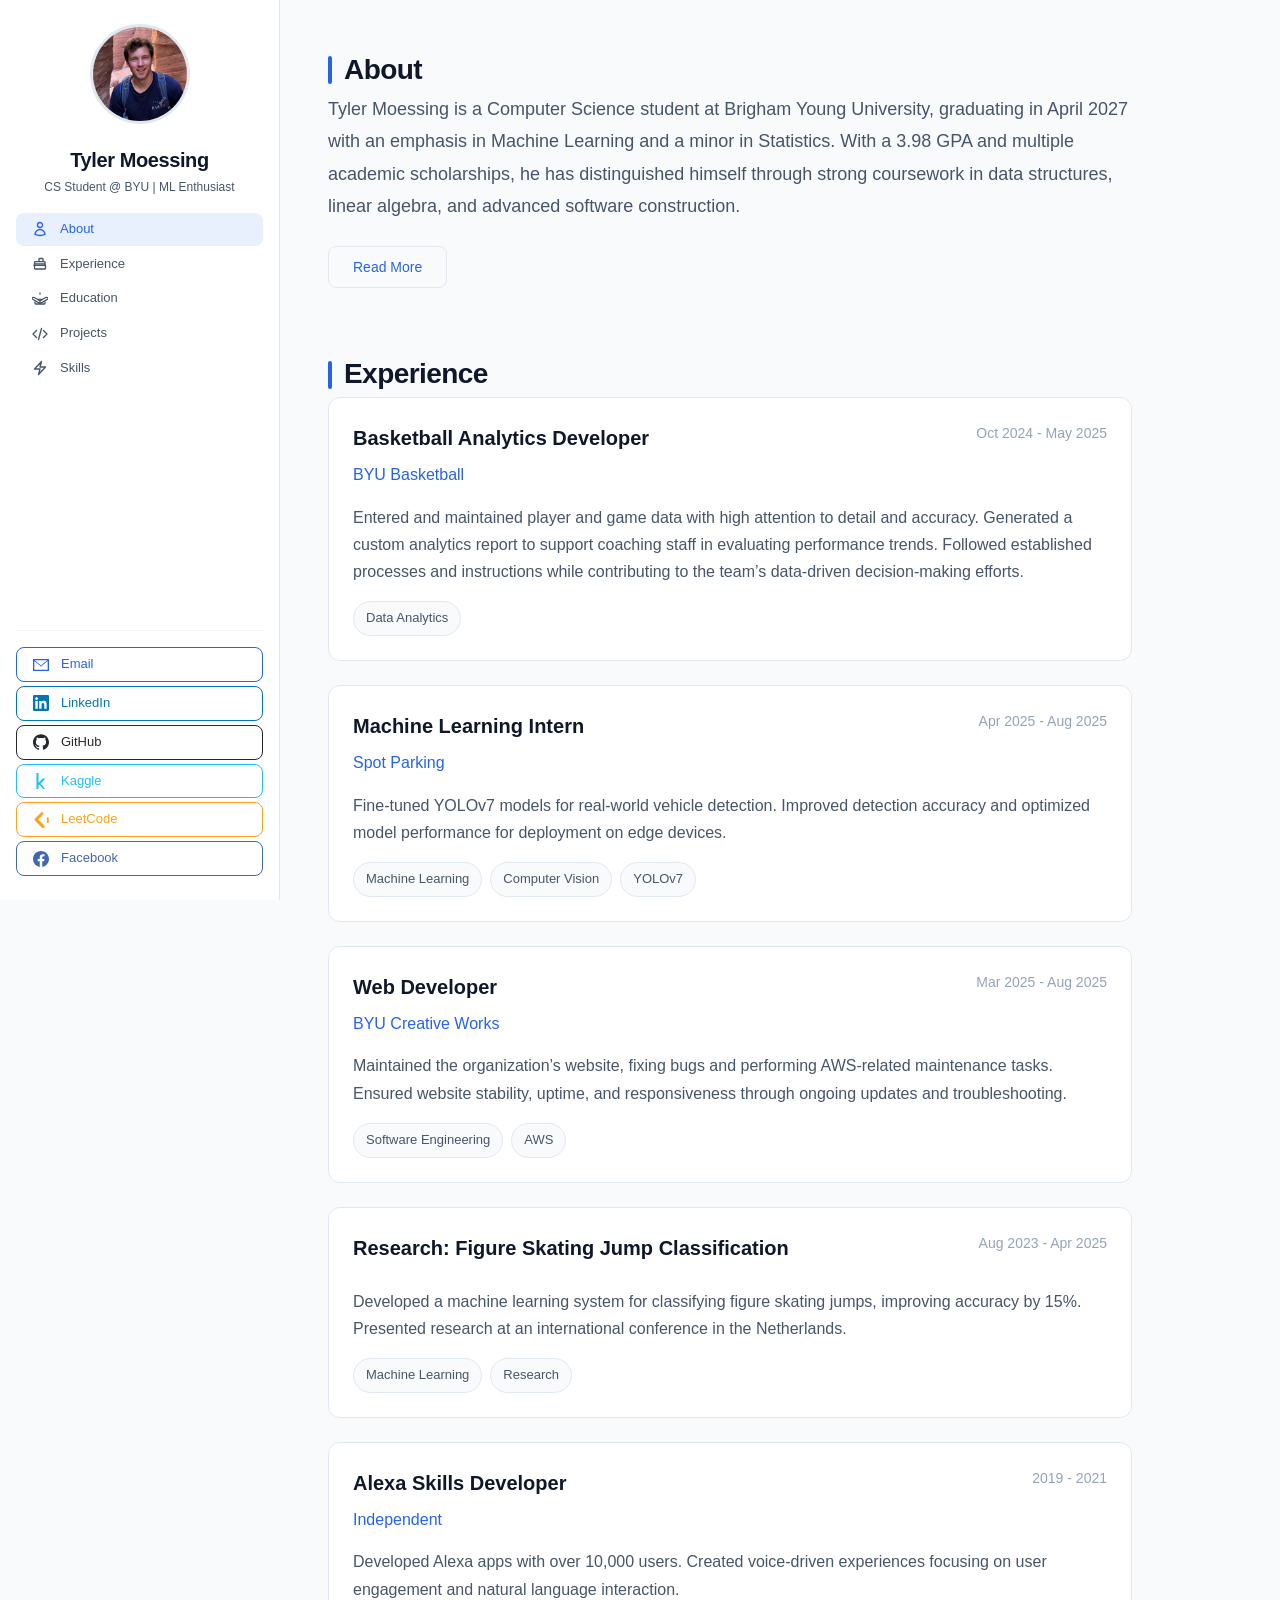
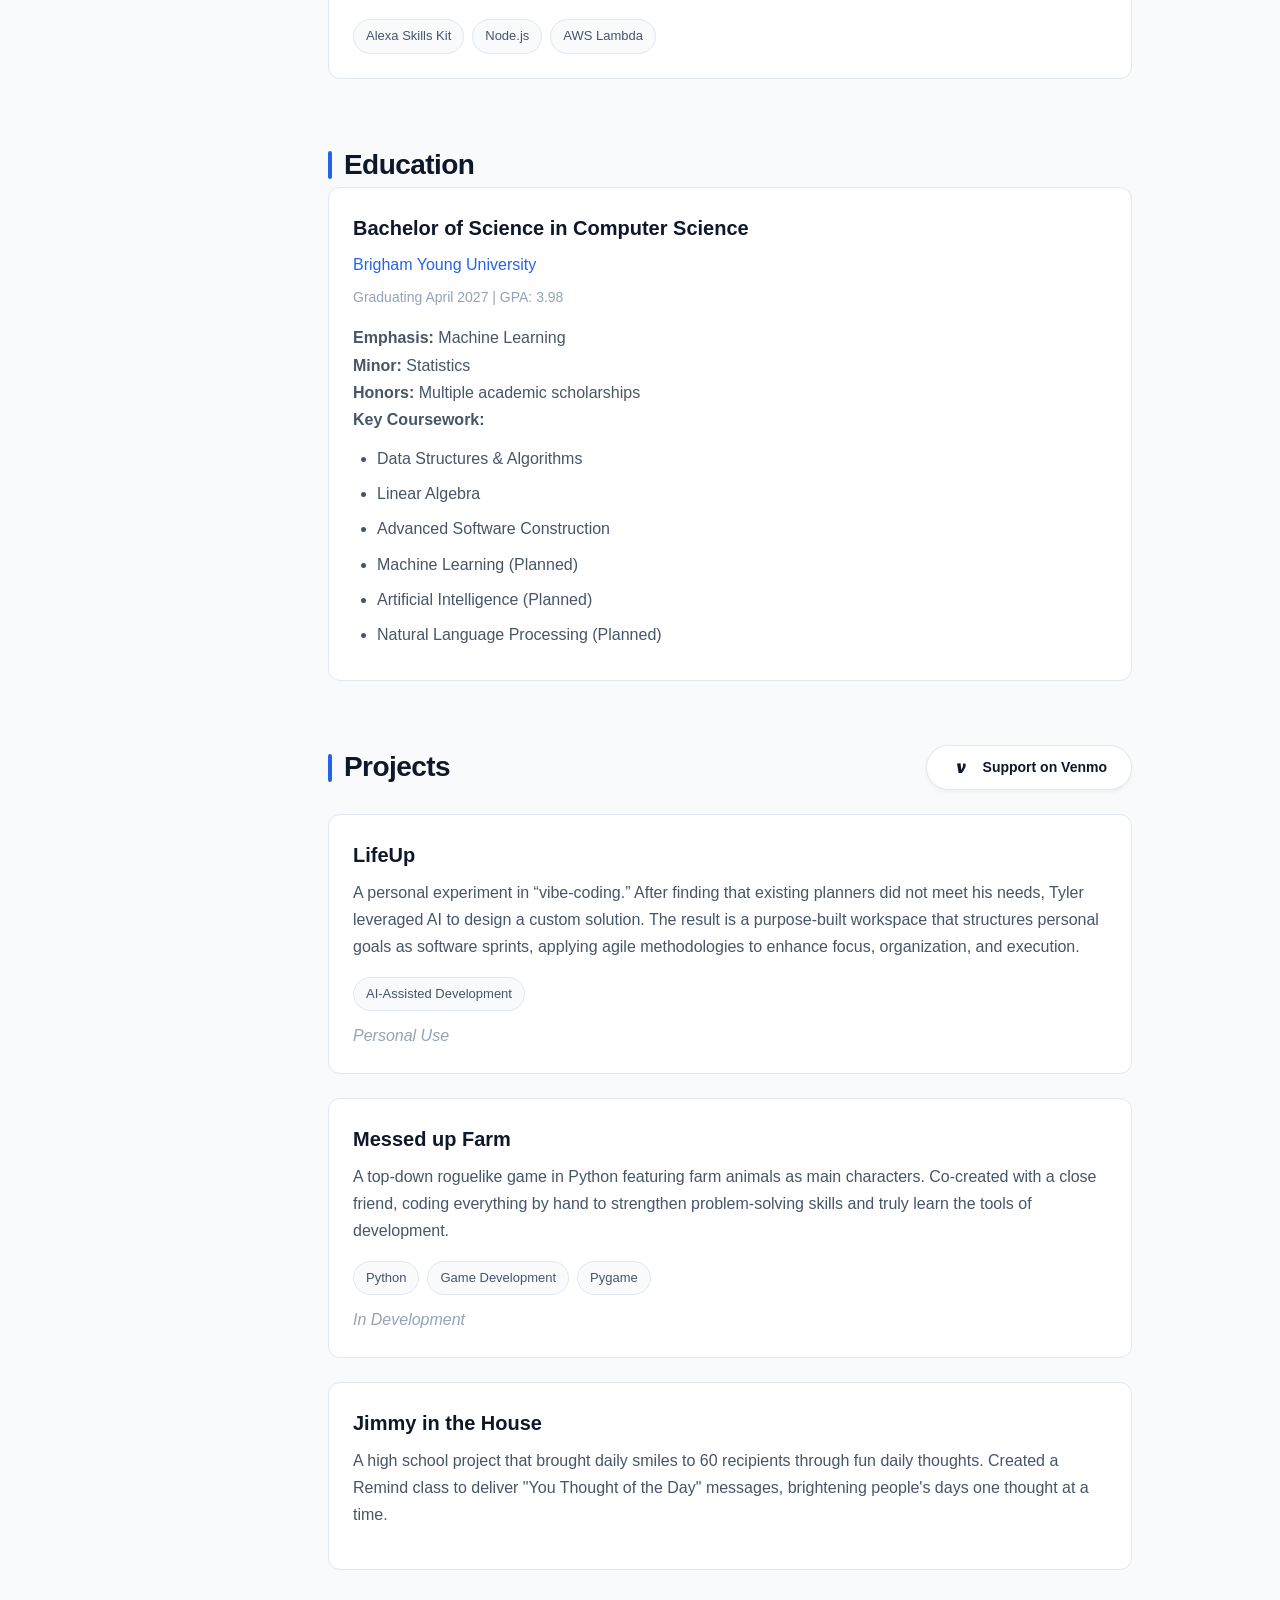
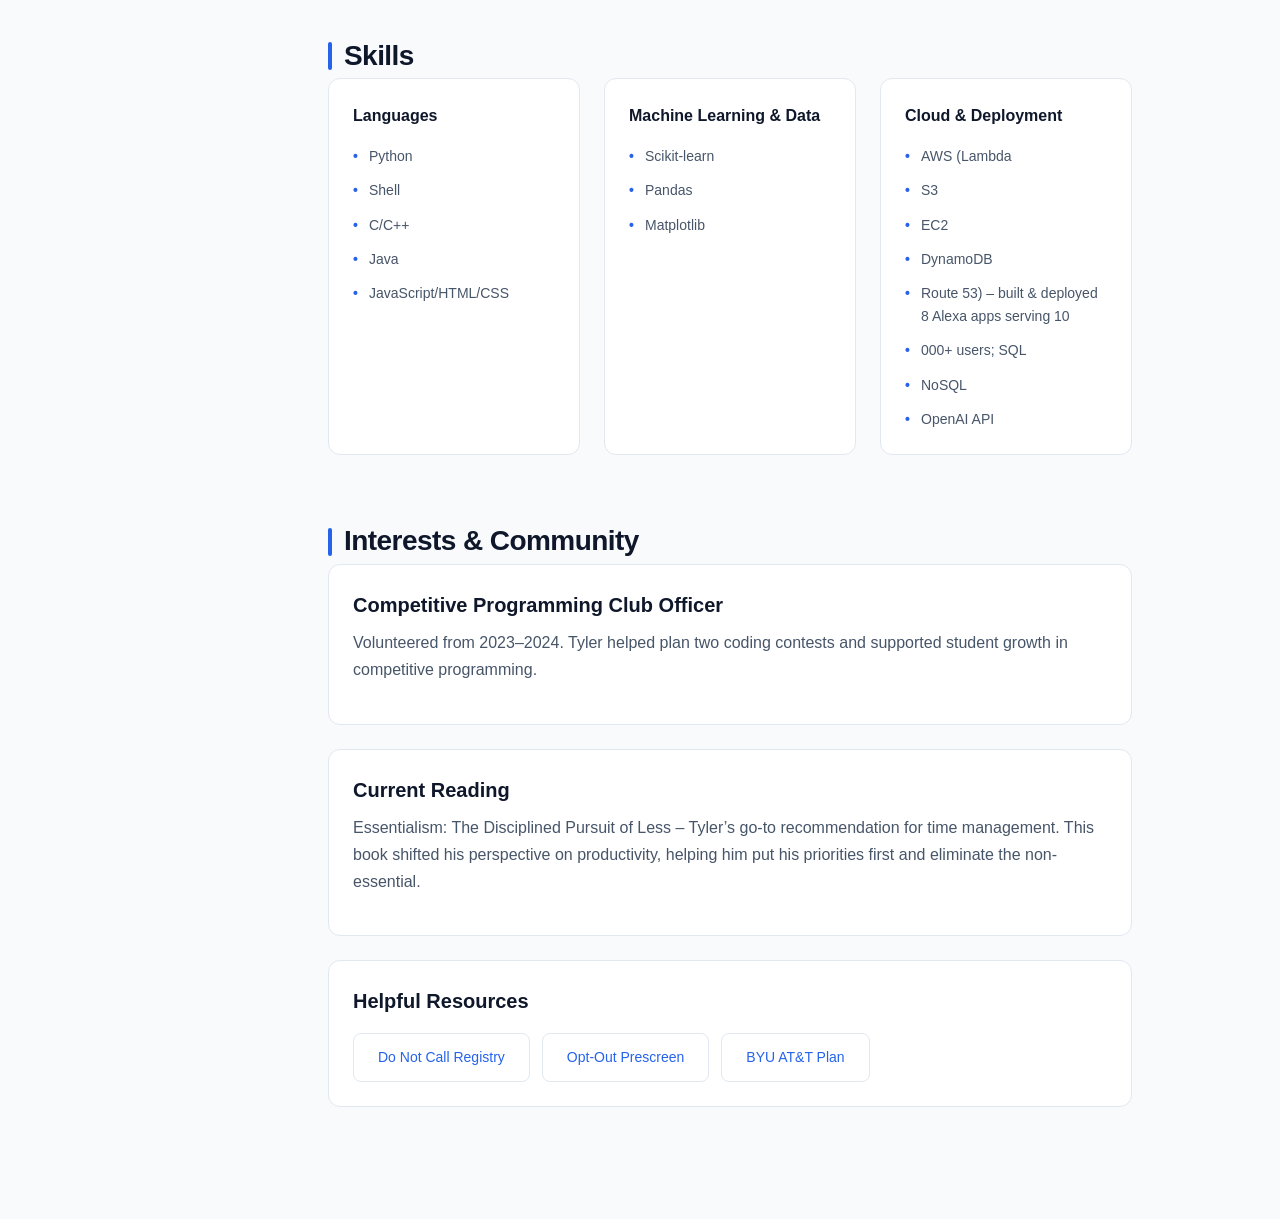
==== commit a1e4b05e: "chore|rearranged and edited some sections" ====
--- a/tyler.moessing/index.html
+++ b/tyler.moessing/index.html
@@ -5,7 +5,7 @@
     <meta charset="UTF-8">
     <meta name="viewport" content="width=device-width, initial-scale=1.0">
     <title>Tyler Moessing - Resume</title>
-    <link rel="icon" type="image/png" href="resources/logo.png" />
+    <link rel="icon" type="image/svg+xml" href="resources/logo.svg" />
     <link rel="stylesheet" href="styles.css">
     <script src="content-loader.js"></script>
     <meta http-equiv="Cache-Control" content="no-cache, no-store, must-revalidate">
@@ -18,29 +18,60 @@
         <!-- Sidebar -->
         <aside class="sidebar">
             <div class="sidebar-profile">
-                <img src="resources/profile_pic.jpeg" alt="Tyler Moessing" class="profile-photo">
-                <h1 class="profile-name">Tyler Moessing</h1>
-                <p class="profile-title">CS Student @ BYU | ML Enthusiast</p>
+                <img src="" alt="Tyler Moessing" class="profile-photo">
+                <h1 class="profile-name"></h1>
+                <p class="profile-title"></p>
             </div>
 
             <nav class="nav-links">
-                <a href="#about" class="nav-link">About</a>
-                <a href="#experience" class="nav-link">Experience</a>
-                <a href="#education" class="nav-link">Education</a>
-                <a href="#projects" class="nav-link">Projects</a>
-                <a href="#skills" class="nav-link">Skills</a>
+                <a href="#about" class="nav-link">
+                    <svg class="icon icon-stroke" viewBox="0 0 24 24" xmlns="http://www.w3.org/2000/svg"><path d="M15.75 6a3.75 3.75 0 1 1-7.5 0 3.75 3.75 0 0 1 7.5 0ZM4.501 20.118a7.5 7.5 0 0 1 14.998 0A17.933 17.933 0 0 1 12 21.75c-2.676 0-5.216-.584-7.499-1.632Z" /></svg>
+                    About
+                </a>
+                <a href="#experience" class="nav-link">
+                    <svg class="icon icon-stroke" viewBox="0 0 24 24" xmlns="http://www.w3.org/2000/svg"><path d="M20.25 14.15v4.25c0 .621-.504 1.125-1.125 1.125H4.875c-.621 0-1.125-.504-1.125-1.125v-4.25m16.5 0a2.25 2.25 0 0 0-2.25-2.25H5.25a2.25 2.25 0 0 0-2.25 2.25m16.5 0V9.45c0-.621-.504-1.125-1.125-1.125h-13.5c-.621 0-1.125.504-1.125 1.125v4.7m16.5 0h-16.5m16.5 0h-16.5m16.5 0h-16.5M10.5 8.25V4.875c0-.621.504-1.125 1.125-1.125h3.75c.621 0 1.125.504 1.125 1.125V8.25" /></svg>
+                    Experience
+                </a>
+                <a href="#education" class="nav-link">
+                    <svg class="icon icon-stroke" viewBox="0 0 24 24" xmlns="http://www.w3.org/2000/svg"><path d="M4.26 10.147L12 14.64l7.74-4.493a4.5 4.5 0 0 1 4.5 0l.26.151a.75.75 0 0 1 0 1.299l-12 6.975a.75.75 0 0 1-.75 0l-12-6.975a.75.75 0 0 1 0-1.299l.26-.151a4.5 4.5 0 0 1 4.5 0Z" /><path d="M4.5 16.5v1.875a1.125 1.125 0 0 0 1.125 1.125h12.75A1.125 1.125 0 0 0 19.5 18.375V16.5M12 3v1.5m0 9V18m-3-5.25h6" /></svg>
+                    Education
+                </a>
+                <a href="#projects" class="nav-link">
+                    <svg class="icon icon-stroke" viewBox="0 0 24 24" xmlns="http://www.w3.org/2000/svg"><path d="M17.25 6.75 22.5 12l-5.25 5.25m-10.5 0L1.5 12l5.25-5.25m7.5-3-4.5 16.5" /></svg>
+                    Projects
+                </a>
+                <a href="#skills" class="nav-link">
+                    <svg class="icon icon-stroke" viewBox="0 0 24 24" xmlns="http://www.w3.org/2000/svg"><path d="m3.75 13.5 10.5-11.25L12 10.5h8.25L9.75 21.75 12 13.5H3.75Z" /></svg>
+                    Skills
+                </a>
             </nav>
 
             <div class="social-links">
-                <a href="mailto:tyler@moessing.com" class="social-link email">Email</a>
-                <a href="https://www.linkedin.com/in/tmoessing/" target="_blank"
-                    class="social-link linkedin">LinkedIn</a>
-                <a href="https://github.com/tmoessing" target="_blank" class="social-link github">GitHub</a>
-                <a href="https://www.facebook.com/tyler.moessing" target="_blank"
-                    class="social-link facebook">Facebook</a>
+                <a href="#" class="social-link email" style="display: none;">
+                    <svg class="icon icon-fill" viewBox="0 0 24 24" xmlns="http://www.w3.org/2000/svg"><path d="M0 3v18h24V3H0zm21.518 2L12 12.713 2.482 5h19.036zM2 19V6.183l10 8.116 10-8.116V19H2z"/></svg>
+                    Email
+                </a>
+                <a href="#" target="_blank" class="social-link linkedin" style="display: none;">
+                    <svg class="icon icon-fill" viewBox="0 0 24 24" xmlns="http://www.w3.org/2000/svg"><path d="M20.447 20.452h-3.554v-5.569c0-1.328-.027-3.037-1.852-3.037-1.853 0-2.136 1.445-2.136 2.939v5.667H9.351V9h3.414v1.561h.046c.477-.9 1.637-1.85 3.37-1.85 3.601 0 4.267 2.37 4.267 5.455v6.286zM5.337 7.433c-1.144 0-2.063-.926-2.063-2.065 0-1.138.92-2.063 2.063-2.063 1.14 0 2.064.925 2.064 2.063 0 1.139-.925 2.065-2.064 2.065zm1.782 13.019H3.555V9h3.564v11.452zM22.225 0H1.771C.792 0 0 .774 0 1.729v20.542C0 23.227.792 24 1.771 24h20.451C23.2 24 24 23.227 24 22.271V1.729C24 .774 23.2 0 22.222 0h.003z"/></svg>
+                    LinkedIn
+                </a>
+                <a href="#" target="_blank" class="social-link github" style="display: none;">
+                    <svg class="icon icon-fill" viewBox="0 0 24 24" xmlns="http://www.w3.org/2000/svg"><path d="M12 .297c-6.63 0-12 5.373-12 12 0 5.303 3.438 9.8 8.205 11.385.6.113.82-.258.82-.577 0-.285-.01-1.04-.015-2.04-3.338.724-4.042-1.61-4.042-1.61C4.422 18.07 3.633 17.7 3.633 17.7c-1.087-.744.084-.729.084-.729 1.205.084 1.838 1.236 1.838 1.236 1.07 1.835 2.809 1.305 3.495.998.108-.776.417-1.305.76-1.605-2.665-.3-5.466-1.332-5.466-5.93 0-1.31.465-2.38 1.235-3.22-.135-.303-.54-1.523.105-3.176 0 0 1.005-.322 3.3 1.23.96-.267 1.98-.399 3-.405 1.02.006 2.04.138 3 .405 2.28-1.552 3.285-1.23 3.285-1.23.645 1.653.24 2.873.12 3.176.765.84 1.23 1.91 1.23 3.22 0 4.61-2.805 5.625-5.475 5.92.42.36.81 1.096.81 2.22 0 1.606-.015 2.896-.015 3.286 0 .315.21.69.825.57C20.565 22.092 24 17.592 24 12.297c0-6.627-5.373-12-12-12"/></svg>
+                    GitHub
+                </a>
+                <a href="#" target="_blank" class="social-link kaggle" style="display: none;">
+                    <svg class="icon icon-fill" viewBox="0 0 24 24" xmlns="http://www.w3.org/2000/svg"><path d="M18.825 23.859c-.022.092-.117.141-.281.141h-3.139c-.187 0-.351-.082-.492-.248l-5.178-6.589-1.448 1.374v5.111c0 .235-.117.352-.351.352H5.505c-.236 0-.354-.117-.354-.352V.353c0-.233.118-.353.354-.353h2.431c.234 0 .351.12.351.353v14.343l6.203-6.272c.165-.165.322-.248.472-.248h3.27c.176 0 .285.069.325.208.026.103-.006.202-.092.298l-7.031 7.003 7.888 9.926c.101.15.101.272-.001.367Z"/></svg>
+                    Kaggle
+                </a>
+                <a href="#" target="_blank" class="social-link leetcode" style="display: none;">
+                    <svg class="icon icon-fill" viewBox="0 0 24 24" xmlns="http://www.w3.org/2000/svg"><path d="M13.483 0a1.374 1.374 0 0 0-.961.414l-9.77 9.77a1.374 1.374 0 0 0 0 1.942l1.1 1.1a1.374 1.374 0 0 0 1.941 0L15.31 3.703a1.374 1.374 0 0 0 0-1.941L14.444.414A1.374 1.374 0 0 0 13.483 0zm-6.135 11.039a1.374 1.374 0 0 0-1.942 0l-1.1 1.1a1.374 1.374 0 0 0 0 1.941l9.77 9.77a1.374 1.374 0 0 0 1.942 0l1.1-1.1a1.374 1.374 0 0 0 0-1.941l-9.77-9.77zM22.213 8.062a1.374 1.374 0 0 0-1.374 1.374v6.134a1.374 1.374 0 0 0 2.748 0V9.436a1.374 1.374 0 0 0-1.374-1.374z"/></svg>
+                    LeetCode
+                </a>
+                <a href="#" target="_blank" class="social-link facebook" style="display: none;">
+                    <svg class="icon icon-fill" viewBox="0 0 24 24" xmlns="http://www.w3.org/2000/svg"><path d="M24 12.073c0-6.627-5.373-12-12-12s-12 5.373-12 12c0 5.99 4.388 10.954 10.125 11.854v-8.385H7.078v-3.47h3.047V9.43c0-3.007 1.792-4.669 4.533-4.669 1.312 0 2.686.235 2.686.235v2.953H15.83c-1.491 0-1.956.925-1.956 1.874v2.25h3.328l-.532 3.47h-2.796v8.385C19.612 23.027 24 18.062 24 12.073z"/></svg>
+                    Facebook
+                </a>
             </div>
-
-            <a href="https://venmo.com/tmoessing" target="_blank" class="donut-btn">Buy me a donut</a>
         </aside>
 
         <!-- Main Content -->
@@ -48,287 +79,56 @@
             <!-- About Section -->
             <section id="about" class="section">
                 <h2 class="section-title">About</h2>
-                <p class="section-description">
-                    Tyler Moessing is a Computer Science student at Brigham Young University, graduating in April 2027
-                    with an emphasis in Machine Learning and a minor in Statistics. With a 3.98 GPA and multiple
-                    academic scholarships, he has distinguished himself through strong coursework in data structures,
-                    linear algebra, and advanced software construction.
-                </p>
+                <div class="section-description"></div>
                 <div class="additional-content" id="aboutAdditional">
-                    <p class="section-description">
-                        Tyler's technical toolkit spans Python, C/C++, Java, and JavaScript, with practical experience
-                        in AWS deployment, Git, and MongoDB. He thrives at the intersection of problem-solving,
-                        innovation, and teamwork. Driven, adaptable, and deeply curious, he is building a career that
-                        combines technical excellence with creativity and impact.
-                    </p>
+                    <div class="section-description"></div>
                 </div>
-                <button class="btn btn-secondary" onclick="toggleAbout()">Read More</button>
+                <button class="btn btn-secondary" onclick="toggleAbout()" style="display: none;">Read More</button>
             </section>
 
             <!-- Experience Section -->
             <section id="experience" class="section">
                 <h2 class="section-title">Experience</h2>
-
-                <div class="card">
-                    <div class="card-header">
-                        <div>
-                            <h3 class="card-title">Basketball Analytics Developer</h3>
-                            <p class="card-subtitle">BYU Basketball</p>
-                        </div>
-                        <div class="card-meta">2023 - Present</div>
-                    </div>
-                    <p class="card-description">
-                        Building analytics pipelines and data visualization tools for the BYU Basketball program.
-                        Developed automated systems for tracking player performance and game statistics.
-                    </p>
-                    <div class="card-tags">
-                        <span class="skill-tag">Python</span>
-                        <span class="skill-tag">Data Analysis</span>
-                        <span class="skill-tag">Visualization</span>
-                    </div>
-                </div>
-
-                <div class="card">
-                    <div class="card-header">
-                        <div>
-                            <h3 class="card-title">Machine Learning Intern</h3>
-                            <p class="card-subtitle">Spot Parking</p>
-                        </div>
-                        <div class="card-meta">2023</div>
-                    </div>
-                    <p class="card-description">
-                        Fine-tuned YOLOv7 models for real-world vehicle detection. Improved detection accuracy and
-                        optimized model performance for deployment on edge devices.
-                    </p>
-                    <div class="card-tags">
-                        <span class="skill-tag">YOLOv7</span>
-                        <span class="skill-tag">Computer Vision</span>
-                        <span class="skill-tag">PyTorch</span>
-                    </div>
-                </div>
-
-                <div class="card">
-                    <div class="card-header">
-                        <div>
-                            <h3 class="card-title">Web Developer</h3>
-                            <p class="card-subtitle">BYU Creative Works</p>
-                        </div>
-                        <div class="card-meta">2022 - 2023</div>
-                    </div>
-                    <p class="card-description">
-                        Maintained web infrastructure and developed features for university websites. Collaborated with
-                        designers and content creators to deliver engaging web experiences.
-                    </p>
-                    <div class="card-tags">
-                        <span class="skill-tag">JavaScript</span>
-                        <span class="skill-tag">HTML/CSS</span>
-                        <span class="skill-tag">Web Development</span>
-                    </div>
-                </div>
-
-                <div class="card">
-                    <div class="card-header">
-                        <div>
-                            <h3 class="card-title">Alexa Skills Developer</h3>
-                            <p class="card-subtitle">Independent</p>
-                        </div>
-                        <div class="card-meta">2019 - 2021</div>
-                    </div>
-                    <p class="card-description">
-                        Developed Alexa apps with over 10,000 users. Created voice-driven experiences focusing on user
-                        engagement and natural language interaction.
-                    </p>
-                    <div class="card-tags">
-                        <span class="skill-tag">Alexa Skills Kit</span>
-                        <span class="skill-tag">Node.js</span>
-                        <span class="skill-tag">AWS Lambda</span>
-                    </div>
+                <div id="experience-container">
+                    <!-- Populated by content-loader.js -->
                 </div>
             </section>
 
             <!-- Education Section -->
             <section id="education" class="section">
                 <h2 class="section-title">Education</h2>
-
-                <div class="education-card">
-                    <div class="education-header">
-                        <h3 class="degree-title">Bachelor of Science in Computer Science</h3>
-                        <p class="university">Brigham Young University</p>
-                        <p class="education-meta">Graduating April 2027 | GPA: 3.98</p>
-                    </div>
-                    <div class="education-details">
-                        <p><strong>Emphasis:</strong> Machine Learning</p>
-                        <p><strong>Minor:</strong> Statistics</p>
-                        <p><strong>Honors:</strong> Multiple academic scholarships</p>
-                        <p><strong>Key Coursework:</strong></p>
-                        <ul>
-                            <li>Data Structures & Algorithms</li>
-                            <li>Linear Algebra</li>
-                            <li>Advanced Software Construction</li>
-                            <li>Machine Learning (Planned)</li>
-                            <li>Artificial Intelligence (Planned)</li>
-                            <li>Natural Language Processing (Planned)</li>
-                        </ul>
-                    </div>
-                </div>
-
-                <div class="card">
-                    <div class="card-header">
-                        <div>
-                            <h3 class="card-title">Research: Figure Skating Jump Classification</h3>
-                            <p class="card-subtitle">BYU Research Project</p>
-                        </div>
-                        <div class="card-meta">2023</div>
-                    </div>
-                    <p class="card-description">
-                        Developed a machine learning system for classifying figure skating jumps, improving accuracy by
-                        15%. Presented research at an international conference in the Netherlands.
-                    </p>
-                    <div class="card-tags">
-                        <span class="skill-tag">Machine Learning</span>
-                        <span class="skill-tag">Computer Vision</span>
-                        <span class="skill-tag">Research</span>
-                    </div>
+                <div id="education-container">
+                    <!-- Populated by content-loader.js -->
                 </div>
             </section>
 
-            <!-- Projects Section -->
             <section id="projects" class="section">
-                <h2 class="section-title">Projects</h2>
-
-                <div class="project-card">
-                    <img src="resources/jimmy_project.jpg" alt="Jimmy in the House" class="project-image">
-                    <div class="project-card-content">
-                        <h3 class="card-title">Jimmy in the House</h3>
-                        <p class="card-description">
-                            A high school project that brought daily smiles to 60 recipients through fun daily thoughts.
-                            Created a Remind class to deliver "You Thought of the Day" messages, brightening people's
-                            days one thought at a time.
-                        </p>
-                        <div class="project-actions">
-                            <a href="https://tmoessing.github.io/jimmy_in_the_house_website/" target="_blank"
-                                class="btn btn-primary">View Project →</a>
-                        </div>
-                    </div>
+                <div class="section-header-row">
+                    <h2 class="section-title">Projects</h2>
+                    <a href="#" target="_blank" class="venmo-btn" style="display: none;">
+                        <svg class="venmo-icon" viewBox="-2 -2 28 28" xmlns="http://www.w3.org/2000/svg">
+                            <path d="M17.88 4.94c.52.85.75 1.72.75 2.83 0 3.52-3 8.1-5.45 11.31H8.66l-2.23-13.36 4.88-.46 1.19 9.51c1.1-1.8 2.47-4.63 2.47-6.55 0-1.05-.18-1.77-.46-2.36l3.37.02z" />
+                        </svg> Support on Venmo
+                    </a>
                 </div>
-
-                <div class="project-card">
-                    <img src="resources/lsb.png" alt="Life Scrum Board" class="project-image">
-                    <div class="project-card-content">
-                        <h3 class="card-title">Life Scrum Board</h3>
-                        <p class="card-description">
-                            A React application that applies agile practices to personal productivity. Features story
-                            management, sprint planning, and kanban boards. Built with React, TypeScript, and modern web
-                            technologies.
-                        </p>
-                        <div class="card-tags">
-                            <span class="skill-tag">React</span>
-                            <span class="skill-tag">TypeScript</span>
-                            <span class="skill-tag">Agile</span>
-                        </div>
-                        <div class="project-actions">
-                            <p style="color: var(--text-muted); font-style: italic; margin-top: 12px;">In Development
-                            </p>
-                        </div>
-                    </div>
-                </div>
-
-                <div class="card">
-                    <h3 class="card-title">Messed up Farm</h3>
-                    <p class="card-description">
-                        A top-down roguelike game in Python featuring farm animals as main characters. Co-created with a
-                        close friend, coding everything by hand to strengthen problem-solving skills and truly learn the
-                        tools of development.
-                    </p>
-                    <div class="card-tags">
-                        <span class="skill-tag">Python</span>
-                        <span class="skill-tag">Game Development</span>
-                        <span class="skill-tag">Pygame</span>
-                    </div>
-                    <p style="color: var(--text-muted); font-style: italic; margin-top: 12px;">In Development (Est. 2
-                        years)</p>
+                <div id="projects-container">
+                    <!-- Populated by content-loader.js -->
                 </div>
             </section>
 
             <!-- Skills Section -->
             <section id="skills" class="section">
                 <h2 class="section-title">Skills</h2>
-
                 <div class="skills-grid">
-                    <div class="skill-category">
-                        <h3 class="skill-category-title">Languages</h3>
-                        <div class="skill-list">
-                            <div class="skill-item">Python</div>
-                            <div class="skill-item">C/C++</div>
-                            <div class="skill-item">Java</div>
-                            <div class="skill-item">JavaScript</div>
-                            <div class="skill-item">TypeScript</div>
-                        </div>
-                    </div>
-
-                    <div class="skill-category">
-                        <h3 class="skill-category-title">Frameworks & Libraries</h3>
-                        <div class="skill-list">
-                            <div class="skill-item">React</div>
-                            <div class="skill-item">Node.js</div>
-                            <div class="skill-item">PyTorch</div>
-                            <div class="skill-item">YOLOv7</div>
-                        </div>
-                    </div>
-
-                    <div class="skill-category">
-                        <h3 class="skill-category-title">Tools & Technologies</h3>
-                        <div class="skill-list">
-                            <div class="skill-item">Git</div>
-                            <div class="skill-item">AWS</div>
-                            <div class="skill-item">MongoDB</div>
-                            <div class="skill-item">Docker</div>
-                        </div>
-                    </div>
-
-                    <div class="skill-category">
-                        <h3 class="skill-category-title">Specializations</h3>
-                        <div class="skill-list">
-                            <div class="skill-item">Machine Learning</div>
-                            <div class="skill-item">Computer Vision</div>
-                            <div class="skill-item">Data Analysis</div>
-                            <div class="skill-item">Web Development</div>
-                        </div>
-                    </div>
+                    <!-- Populated by content-loader.js -->
                 </div>
             </section>
 
             <!-- Interests Section -->
             <section id="interests" class="section">
                 <h2 class="section-title">Interests & Community</h2>
-
-                <div class="card">
-                    <h3 class="card-title">Competitive Programming Club Officer</h3>
-                    <p class="card-description">
-                        Volunteers as an officer in the Competitive Programming Club, helping organize coding
-                        competitions and supporting peer learning.
-                    </p>
-                </div>
-
-                <div class="card">
-                    <h3 class="card-title">Current Reading</h3>
-                    <p class="card-description">
-                        <strong>Essentialism: The Disciplined Pursuit of Less</strong> - A book that helped Tyler
-                        understand how to put his priorities first and focus on what truly matters.
-                    </p>
-                </div>
-
-                <div class="card">
-                    <h3 class="card-title">Helpful Resources</h3>
-                    <p class="card-description" style="margin-bottom: 8px;">Tyler recommends these useful services:</p>
-                    <div class="project-actions">
-                        <a href="https://www.donotcall.gov/" target="_blank" class="btn btn-secondary">Do Not Call
-                            Registry</a>
-                        <a href="https://www.optoutprescreen.com/" target="_blank" class="btn btn-secondary">Opt-Out
-                            Prescreen</a>
-                        <a href="https://alumni.byu.edu/at-t-discounted-cell-phone-plan" target="_blank"
-                            class="btn btn-secondary">BYU AT&T Plan</a>
-                    </div>
+                <div id="interests-container">
+                    <!-- Populated by content-loader.js -->
                 </div>
             </section>
         </main>
--- a/tyler.moessing/styles.css
+++ b/tyler.moessing/styles.css
@@ -72,13 +72,13 @@
   width: var(--sidebar-width);
   background: var(--card-bg);
   border-right: 1px solid var(--border-color);
-  padding: var(--spacing-2xl) var(--spacing-lg);
+  padding: var(--spacing-lg) var(--spacing-md);
   position: fixed;
   height: 100vh;
   overflow-y: auto;
   display: flex;
   flex-direction: column;
-  gap: var(--spacing-xl);
+  gap: var(--spacing-md);
 }
 
 .sidebar-profile {
@@ -86,12 +86,12 @@
 }
 
 .profile-photo {
-  width: 140px;
-  height: 140px;
+  width: 100px;
+  height: 100px;
   border-radius: 50%;
   object-fit: cover;
   border: 3px solid var(--border-color);
-  margin-bottom: var(--spacing-md);
+  margin-bottom: var(--spacing-sm);
   transition: all 0.3s ease;
 }
 
@@ -101,15 +101,15 @@
 }
 
 .profile-name {
-  font-size: 1.5rem;
+  font-size: 1.25rem;
   font-weight: 700;
   color: var(--text-primary);
-  margin-bottom: var(--spacing-xs);
+  margin-bottom: 2px;
   letter-spacing: -0.02em;
 }
 
 .profile-title {
-  font-size: 0.875rem;
+  font-size: 0.75rem;
   color: var(--text-secondary);
   font-weight: 500;
 }
@@ -118,15 +118,15 @@
 .nav-links {
   display: flex;
   flex-direction: column;
-  gap: var(--spacing-xs);
+  gap: 2px;
 }
 
 .nav-link {
-  padding: var(--spacing-sm) var(--spacing-md);
+  padding: 6px var(--spacing-md);
   color: var(--text-secondary);
   text-decoration: none;
   border-radius: var(--radius-md);
-  font-size: 0.875rem;
+  font-size: 0.8125rem;
   font-weight: 500;
   transition: all 0.2s ease;
   display: flex;
@@ -144,18 +144,39 @@
   color: var(--primary-blue);
 }
 
+.icon {
+  width: 1rem;
+  height: 1rem;
+  flex-shrink: 0;
+}
+
+.icon-stroke {
+  fill: none;
+  stroke: currentColor;
+  stroke-width: 2;
+  stroke-linecap: round;
+  stroke-linejoin: round;
+}
+
+.icon-fill {
+  fill: currentColor;
+}
+
 /* Social Links */
 .social-links {
   display: flex;
   flex-direction: column;
-  gap: var(--spacing-sm);
+  gap: 4px;
+  margin-top: auto;
+  padding-top: var(--spacing-md);
+  border-top: 1px solid var(--border-color-light);
 }
 
 .social-link {
-  padding: var(--spacing-sm) var(--spacing-md);
+  padding: 6px var(--spacing-md);
   text-decoration: none;
   border-radius: var(--radius-md);
-  font-size: 0.875rem;
+  font-size: 0.8125rem;
   font-weight: 500;
   transition: all 0.2s ease;
   display: flex;
@@ -163,7 +184,7 @@
   gap: var(--spacing-sm);
   border: 1px solid var(--border-color);
   color: var(--text-primary);
-  justify-content: center;
+  justify-content: flex-start;
 }
 
 .social-link:hover {
@@ -175,32 +196,77 @@
 
 .social-link.linkedin { border-color: #0077b5; color: #0077b5; }
 .social-link.github { border-color: #24292e; color: #24292e; }
+.social-link.kaggle { border-color: #20beff; color: #20beff; }
+.social-link.leetcode { border-color: #ffa116; color: #ffa116; }
 .social-link.facebook { border-color: #4267B2; color: #4267B2; }
+.social-link.venmo { border-color: #3D95CE; color: #3D95CE; }
 .social-link.email { border-color: var(--primary-blue); color: var(--primary-blue); }
 
 .social-link.linkedin:hover { background: rgba(0, 119, 181, 0.05); }
 .social-link.github:hover { background: rgba(36, 41, 46, 0.05); }
+.social-link.kaggle:hover { background: rgba(32, 190, 255, 0.05); }
+.social-link.leetcode:hover { background: rgba(255, 161, 22, 0.05); }
 .social-link.facebook:hover { background: rgba(66, 103, 178, 0.05); }
+.social-link.venmo:hover { background: rgba(61, 149, 206, 0.05); }
 .social-link.email:hover { background: rgba(37, 99, 235, 0.05); }
 
-/* Donut Button */
-.donut-btn {
-  padding: var(--spacing-sm) var(--spacing-md);
-  background: linear-gradient(135deg, #ff6b6b 0%, #ffa500 100%);
-  color: white;
+/* Support Callout */
+.support-callout {
+  margin-top: var(--spacing-3xl);
+  padding: var(--spacing-xl);
+  background: var(--bg-tertiary);
+  border-radius: var(--radius-xl);
+  text-align: center;
+  border: 1px dashed var(--border-color);
+  transition: all 0.3s ease;
+}
+
+.support-callout:hover {
+  background: var(--bg-primary);
+  border-color: var(--primary-blue-light);
+  box-shadow: var(--shadow-md);
+}
+
+.support-text {
+  font-size: 0.9375rem;
+  color: var(--text-secondary);
+  margin-bottom: var(--spacing-md);
+  font-weight: 500;
+}
+
+/* Venmo Button */
+.venmo-btn {
+  display: inline-flex;
+  align-items: center;
+  gap: var(--spacing-sm);
+  padding: 0.625rem var(--spacing-lg);
+  background: #ffffff;
+  color: var(--text-primary);
   text-decoration: none;
   border-radius: var(--radius-full);
   font-size: 0.875rem;
   font-weight: 600;
-  text-align: center;
-  transition: all 0.3s ease;
+  transition: all 0.3s cubic-bezier(0.4, 0, 0.2, 1);
+  box-shadow: 0 2px 4px rgba(0, 0, 0, 0.05);
+  border: 1px solid var(--border-color);
+}
+
+.venmo-icon {
+  width: 1.25rem;
+  height: 1.25rem;
+  fill: currentColor;
+  transition: transform 0.3s ease;
+}
+
+.venmo-btn:hover {
+  transform: translateY(-2px);
   box-shadow: var(--shadow-md);
-  border: none;
-}
-
-.donut-btn:hover {
-  transform: translateY(-2px);
-  box-shadow: var(--shadow-lg);
+  border-color: #008CFF;
+  color: #008CFF;
+}
+
+.venmo-btn:hover .venmo-icon {
+  transform: scale(1.1);
 }
 
 /* Main Content */
@@ -220,11 +286,68 @@
   font-size: 1.75rem;
   font-weight: 700;
   color: var(--text-primary);
-  margin-bottom: var(--spacing-lg);
+  margin-bottom: 0;
   letter-spacing: -0.02em;
   display: flex;
   align-items: center;
   gap: var(--spacing-sm);
+}
+
+.section-header-row {
+  display: flex;
+  justify-content: space-between;
+  align-items: center;
+  margin-bottom: var(--spacing-lg);
+  gap: var(--spacing-md);
+}
+
+.projects-layout {
+  display: flex;
+  gap: var(--spacing-xl);
+  align-items: start;
+}
+
+.projects-container {
+  flex: 1;
+  min-width: 0; /* Prevents flex items from overflowing */
+}
+
+.projects-sidebar {
+  width: 260px;
+  flex-shrink: 0;
+  position: sticky;
+  top: var(--spacing-lg);
+}
+
+.support-card {
+  background: var(--card-bg);
+  border: 1px solid var(--border-color);
+  border-radius: var(--radius-lg);
+  padding: var(--spacing-lg);
+  text-align: center;
+  transition: all 0.3s ease;
+}
+
+.support-card:hover {
+  border-color: var(--primary-blue-light);
+  box-shadow: var(--shadow-md);
+}
+
+.support-card .venmo-btn {
+  width: 100%;
+  justify-content: center;
+  margin-top: var(--spacing-md);
+}
+
+@media (max-width: 992px) {
+  .projects-layout {
+    flex-direction: column;
+  }
+  
+  .projects-sidebar {
+    width: 100%;
+    position: static;
+  }
 }
 
 .section-title::before {
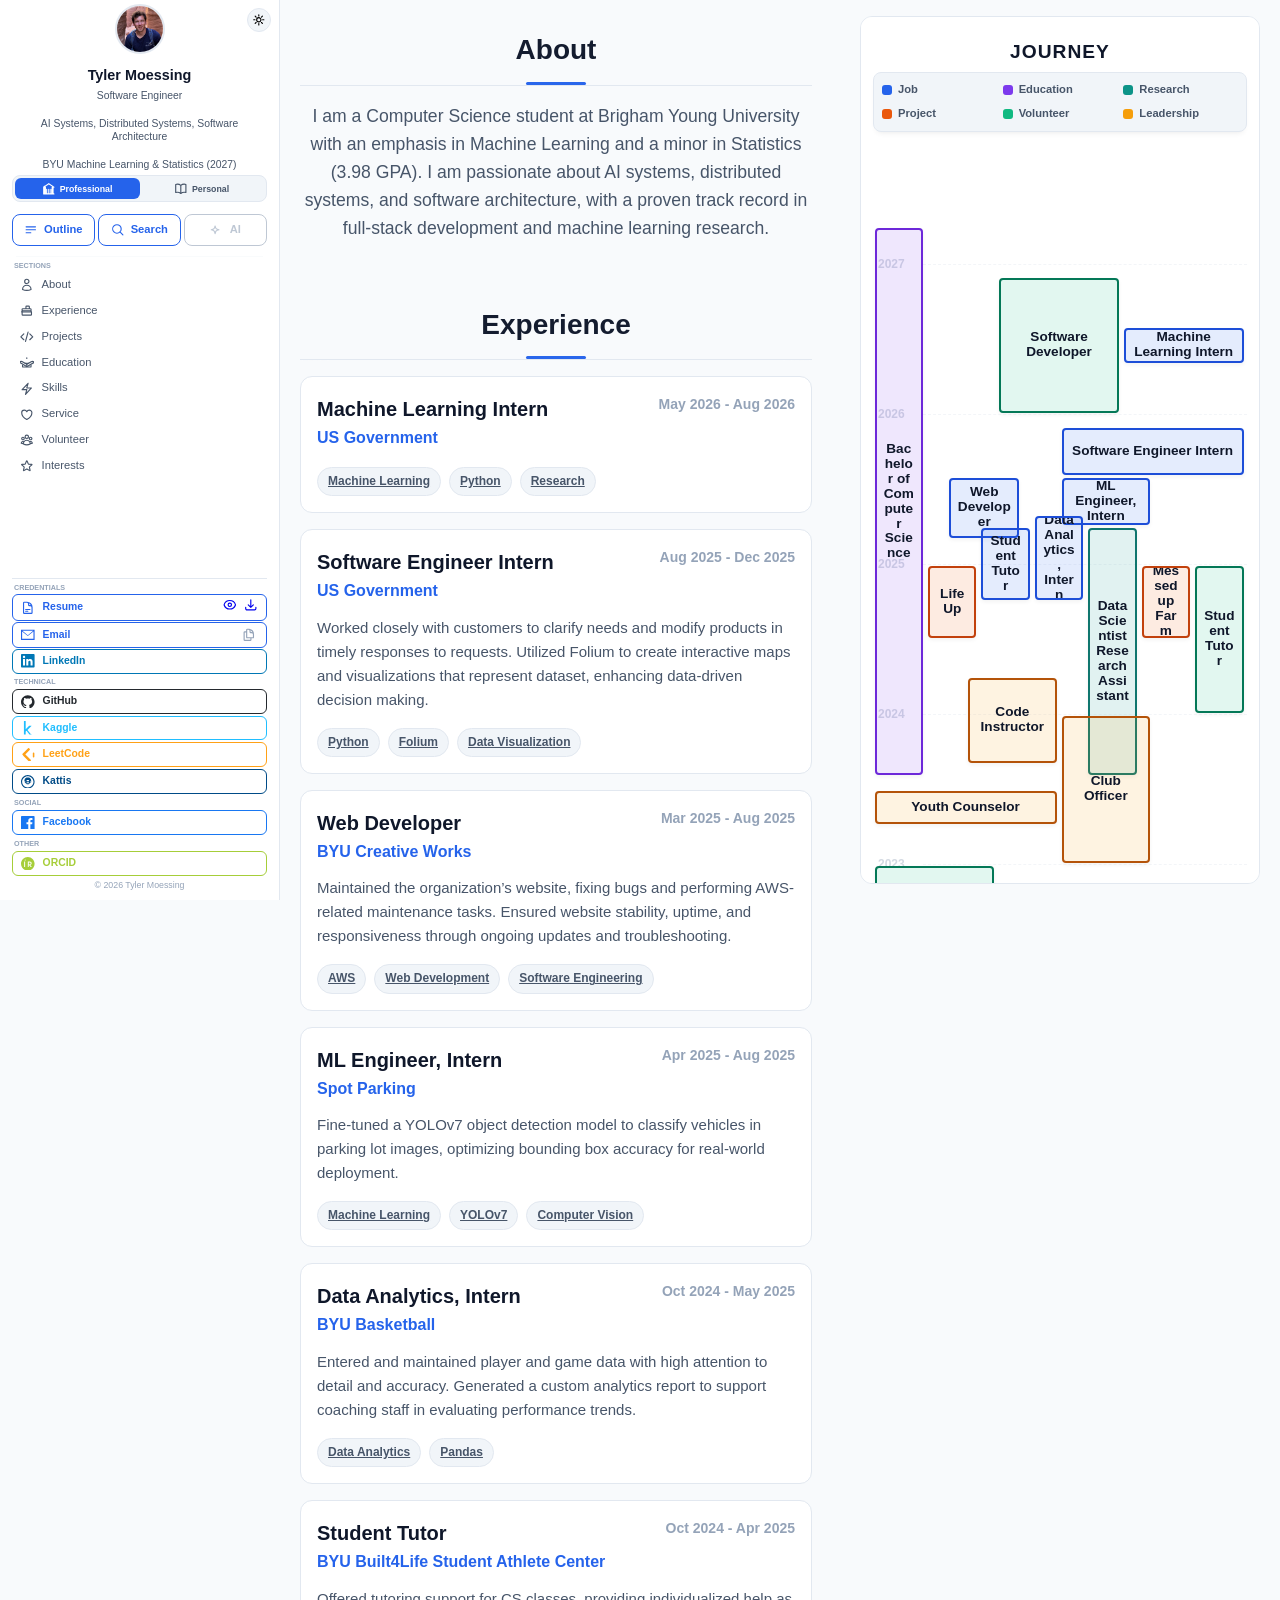
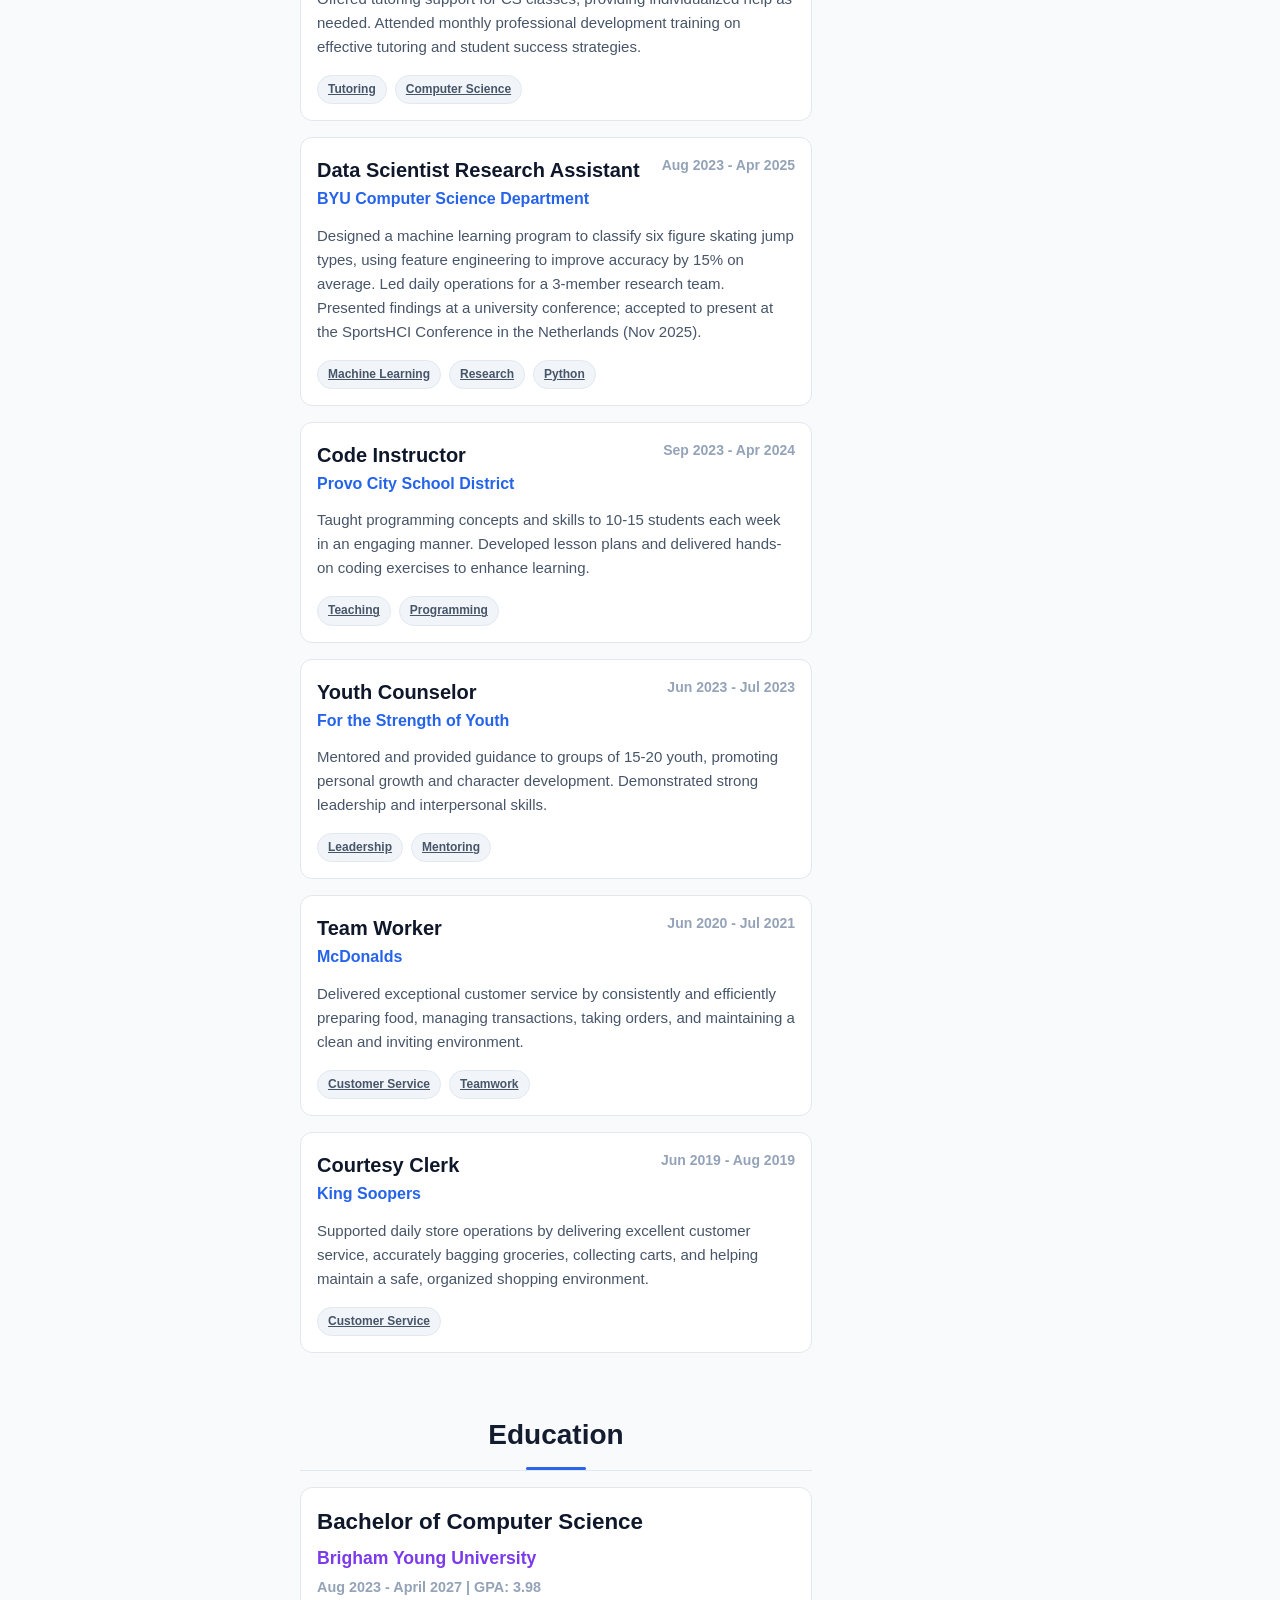
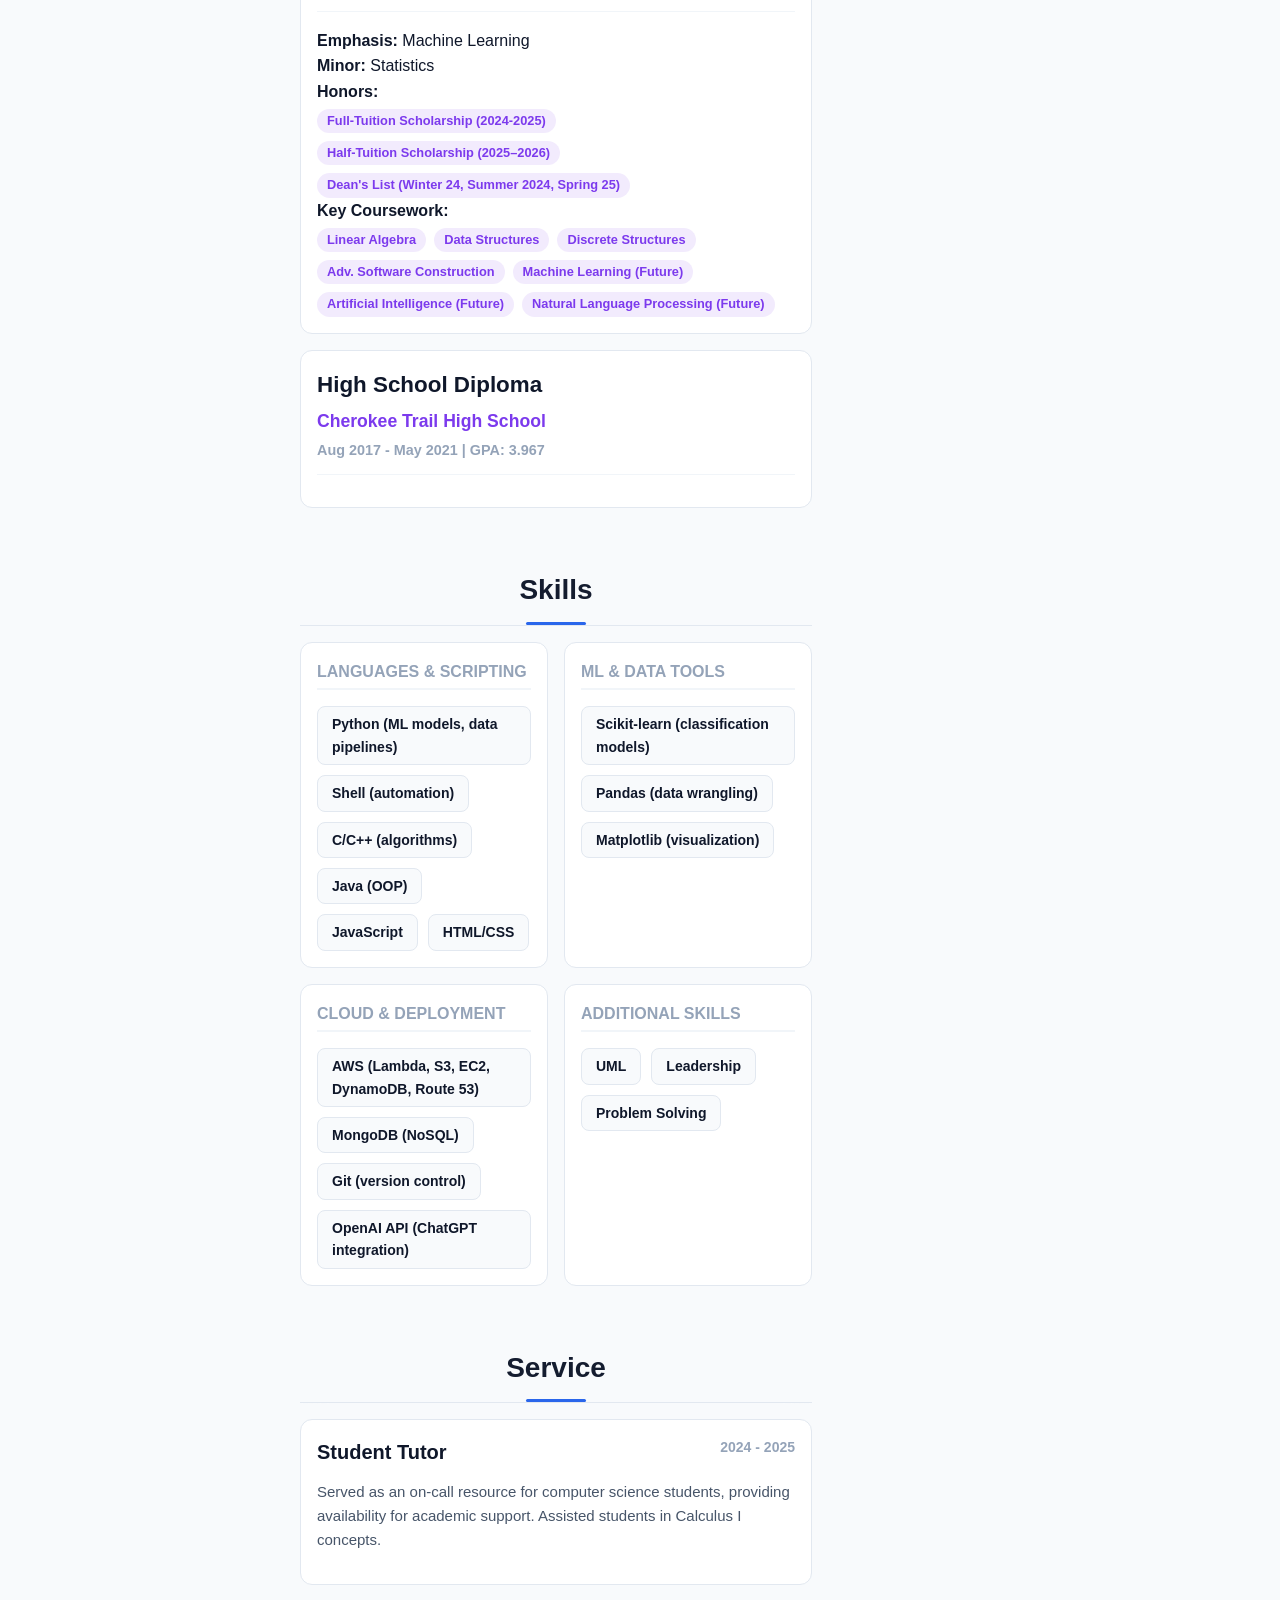
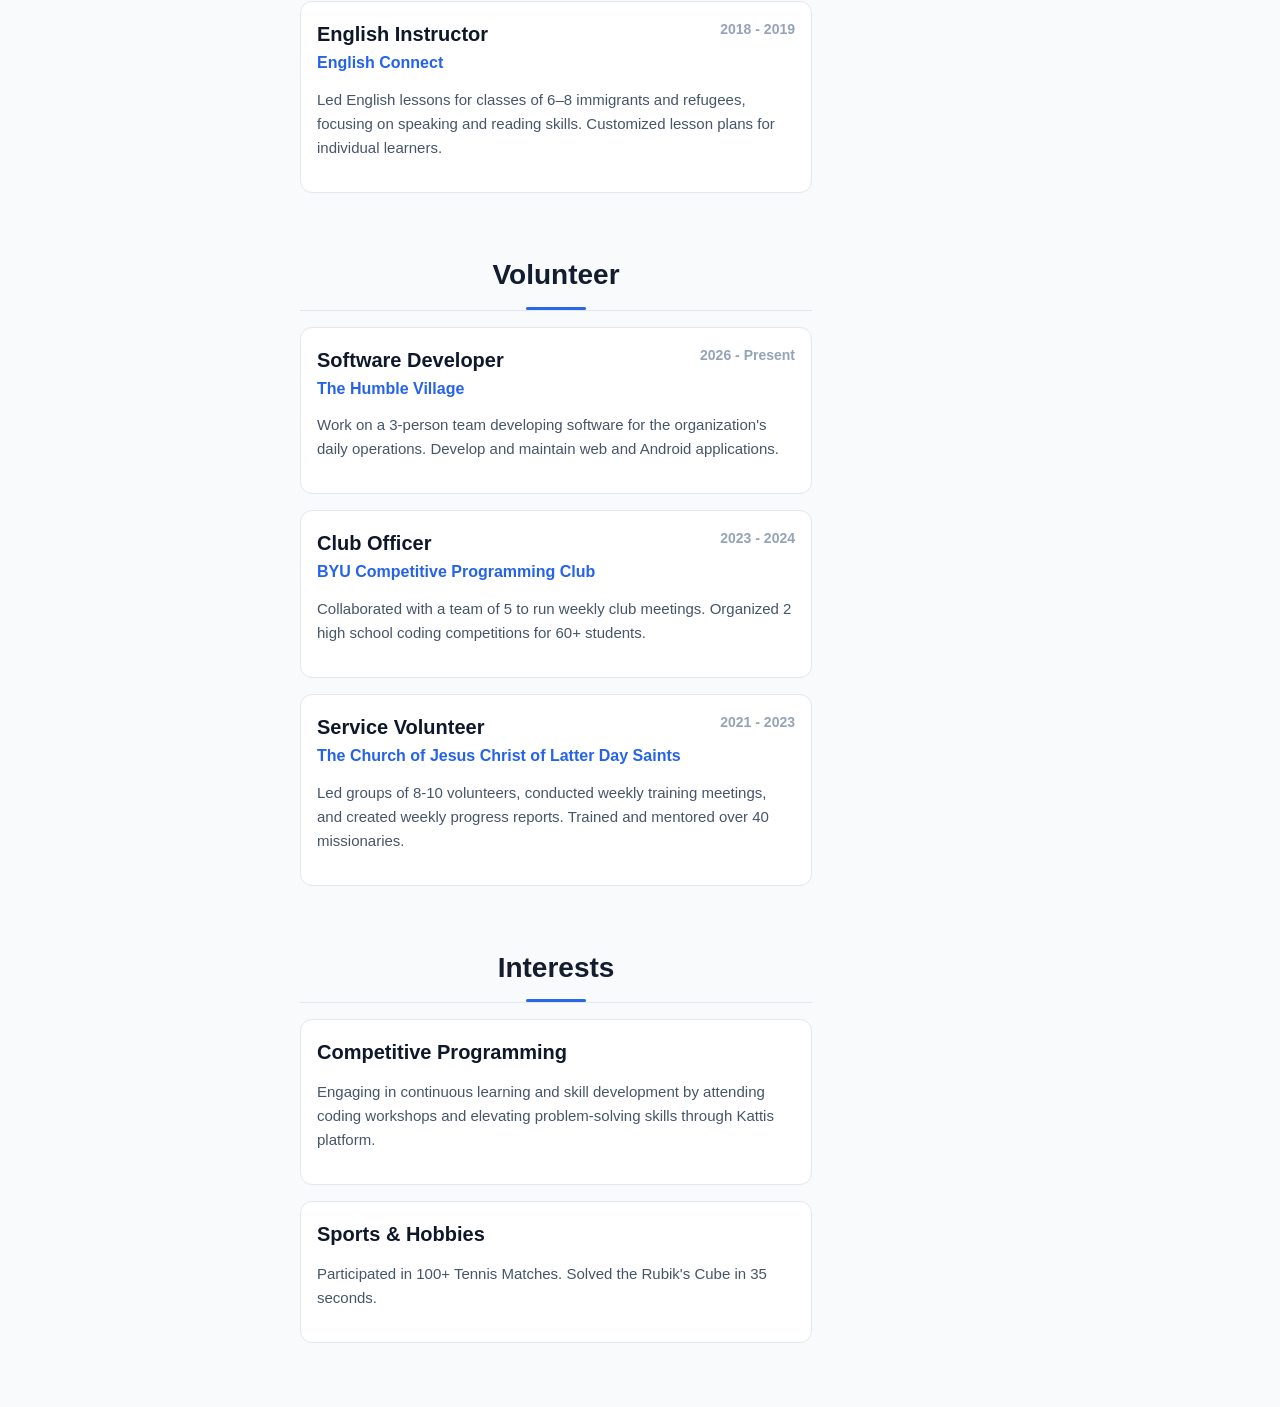
==== commit 9e362dbc: "feat| v3.0.0" ====
--- a/tyler.moessing/index.html
+++ b/tyler.moessing/index.html
@@ -4,10 +4,10 @@
 <head>
     <meta charset="UTF-8">
     <meta name="viewport" content="width=device-width, initial-scale=1.0">
-    <title>Tyler Moessing - Resume</title>
+    <title>Tyler Moessing - Professional</title>
     <link rel="icon" type="image/svg+xml" href="resources/logo.svg" />
-    <link rel="stylesheet" href="styles.css">
-    <script src="content-loader.js"></script>
+    <link rel="stylesheet" href="styles.css?v=3.3">
+    <script src="content-loader.js?v=3.3"></script>
     <meta http-equiv="Cache-Control" content="no-cache, no-store, must-revalidate">
     <meta http-equiv="Pragma" content="no-cache">
     <meta http-equiv="Expires" content="0">
@@ -16,129 +16,450 @@
 <body>
     <div class="resume-container">
         <!-- Sidebar -->
-        <aside class="sidebar">
+        <aside class="sidebar" id="sidebar">
             <div class="sidebar-profile">
-                <img src="" alt="Tyler Moessing" class="profile-photo">
-                <h1 class="profile-name"></h1>
-                <p class="profile-title"></p>
+                <div class="sidebar-top-row">
+                    <div class="sidebar-profile-content">
+                        <img src="" alt="Tyler Moessing" class="profile-photo">
+                        <div>
+                            <h1 class="profile-name"></h1>
+                            <p class="profile-title"></p>
+                        </div>
+                    </div>
+                    
+                    <button class="menu-toggle" id="mobile-menu-toggle" aria-label="Toggle Navigation">
+                        <span></span>
+                        <span></span>
+                        <span></span>
+                    </button>
+                </div>
+
+                <div class="mobile-core-links">
+                    <a href="#" class="mobile-action-link resume-link resume-view" title="View Resume">
+                        <svg class="icon icon-stroke" viewBox="0 0 24 24" xmlns="http://www.w3.org/2000/svg"><path d="M19.5 14.25v-2.625a3.375 3.375 0 0 0-3.375-3.375h-1.5A1.125 1.125 0 0 1 13.5 7.125v-1.5a3.375 3.375 0 0 0-3.375-3.375H8.25m0 12.75h7.5m-7.5 3H12M10.5 2.25H5.625c-.621 0-1.125.504-1.125 1.125v17.25c0 .621.504 1.125 1.125 1.125h12.75c.621 0 1.125-.504 1.125-1.125V11.25a9 9 0 0 0-9-9Z" /></svg>
+                        Resume
+                    </a>
+                    <a href="#" class="mobile-action-link email" title="Email">
+                        <svg class="icon icon-fill" viewBox="0 0 24 24" xmlns="http://www.w3.org/2000/svg"><path d="M0 3v18h24V3H0zm21.518 2L12 12.713 2.482 5h19.036zM2 19V6.183l10 8.116 10-8.116V19H2z"/></svg>
+                        Email
+                    </a>
+                    <a href="#" class="mobile-action-link linkedin" target="_blank" title="LinkedIn">
+                        <svg class="icon icon-fill" viewBox="0 0 24 24" xmlns="http://www.w3.org/2000/svg"><path d="M20.447 20.452h-3.554v-5.569c0-1.328-.027-3.037-1.852-3.037-1.853 0-2.136 1.445-2.136 2.939v5.667H9.351V9h3.414v1.561h.046c.477-.9 1.637-1.85 3.37-1.85 3.601 0 4.267 2.37 4.267 5.455v6.286zM5.337 7.433c-1.144 0-2.063-.926-2.063-2.065 0-1.138.92-2.063 2.063-2.063 1.14 0 2.064.925 2.064 2.063 0 1.139-.925 2.065-2.064 2.065zm1.782 13.019H3.555V9h3.564v11.452zM22.225 0H1.771C.792 0 0 .774 0 1.729v20.542C0 23.227.792 24 1.771 24h20.451C23.2 24 24 23.227 24 22.271V1.729C24 .774 23.2 0 22.222 0h.003z"/></svg>
+                        LinkedIn
+                    </a>
+                </div>
             </div>
 
             <nav class="nav-links">
-                <a href="#about" class="nav-link">
+                <div class="toggle-container">
+                    <div class="toggle-slider"></div>
+                    <button onclick="switchView('resume')" class="toggle-btn active" id="btn-resume">
+                        <svg class="icon icon-stroke" viewBox="0 0 24 24" xmlns="http://www.w3.org/2000/svg"><path d="M12 21v-8.25M15.75 21v-8.25M8.25 21v-8.25M3 9l9-6 9 6m-1.5 12V10.332A4.833 4.833 0 0 1 18 9v12m-12 0V9a4.833 4.833 0 0 1-1.5 1.332V21M3 21h18M3 9v12m0-12a4.833 4.833 0 0 1 1.5-1.332V9A4.833 4.833 0 0 1 3 9Z" /></svg>
+                        Professional
+                    </button>
+                    <button onclick="switchView('library')" class="toggle-btn" id="btn-library">
+                        <svg class="icon icon-stroke" viewBox="0 0 24 24" xmlns="http://www.w3.org/2000/svg"><path d="M12 6.042A8.967 8.967 0 0 0 6 3.75c-1.052 0-2.062.18-3 .512v14.25A8.987 8.987 0 0 1 6 18c2.305 0 4.408.867 6 2.292m0-14.25a8.966 8.966 0 0 1 6-2.292c1.052 0 2.062.18 3 .512v14.25A8.987 8.987 0 0 0 18 18c-2.305 0-4.408.867-6 2.292m0-14.25v14.25" /></svg>
+                        Personal
+                    </button>
+                </div>
+                
+                <div id="sidebar-search-container" class="professional-only-nav" style="display: flex; gap: 3px; margin: 8px 0; width: 100%;">
+                    <a href="#/professional" id="btn-outline-nav" class="btn-outline sidebar-btn outline-nav" style="flex: 1; padding: 6px 2px;" onclick="event.preventDefault(); switchView('resume');">
+                        <svg class="icon icon-stroke" viewBox="0 0 24 24" xmlns="http://www.w3.org/2000/svg"><path d="M3.75 6.75h16.5M3.75 12h16.5m-16.5 5.25H12" /></svg>
+                        Outline
+                    </a>
+                    <a href="#/professional/search" class="btn-outline sidebar-btn search-nav" style="flex: 1; padding: 6px 2px;" onclick="event.preventDefault(); switchView('search');">
+                        <svg class="icon icon-stroke" viewBox="0 0 24 24" xmlns="http://www.w3.org/2000/svg"><path d="m21 21-5.197-5.197m0 0A7.5 7.5 0 1 0 5.196 5.196a7.5 7.5 0 0 0 10.607 10.607Z" /></svg>
+                        Search
+                    </a>
+                    <a href="#/professional/ai" class="btn-outline sidebar-btn ai-nav disabled" style="flex: 1; padding: 6px 2px;" onclick="event.preventDefault();" title="Coming Soon">
+                        <svg class="icon icon-stroke" viewBox="0 0 24 24" xmlns="http://www.w3.org/2000/svg"><path d="M9.813 15.904L9 18.75l-.813-2.846a4.5 4.5 0 00-3.09-3.09L2.25 12l2.846-.813a4.5 4.5 0 003.09-3.09L9 5.25l.813 2.846a4.5 4.5 0 003.09 3.09L15.75 12l-2.846.813a4.5 4.5 0 00-3.09 3.09z" /></svg>
+                        AI
+                    </a>
+                </div>
+
+                <div class="nav-separator professional-only-nav"></div>
+                <div class="sidebar-link-header">Sections</div>
+
+                <a href="#about" class="nav-link resume-nav">
                     <svg class="icon icon-stroke" viewBox="0 0 24 24" xmlns="http://www.w3.org/2000/svg"><path d="M15.75 6a3.75 3.75 0 1 1-7.5 0 3.75 3.75 0 0 1 7.5 0ZM4.501 20.118a7.5 7.5 0 0 1 14.998 0A17.933 17.933 0 0 1 12 21.75c-2.676 0-5.216-.584-7.499-1.632Z" /></svg>
                     About
                 </a>
-                <a href="#experience" class="nav-link">
+                <a href="#experience" class="nav-link resume-nav">
                     <svg class="icon icon-stroke" viewBox="0 0 24 24" xmlns="http://www.w3.org/2000/svg"><path d="M20.25 14.15v4.25c0 .621-.504 1.125-1.125 1.125H4.875c-.621 0-1.125-.504-1.125-1.125v-4.25m16.5 0a2.25 2.25 0 0 0-2.25-2.25H5.25a2.25 2.25 0 0 0-2.25 2.25m16.5 0V9.45c0-.621-.504-1.125-1.125-1.125h-13.5c-.621 0-1.125.504-1.125 1.125v4.7m16.5 0h-16.5m16.5 0h-16.5m16.5 0h-16.5M10.5 8.25V4.875c0-.621.504-1.125 1.125-1.125h3.75c.621 0 1.125.504 1.125 1.125V8.25" /></svg>
                     Experience
                 </a>
-                <a href="#education" class="nav-link">
+                <a href="#projects-section" class="nav-link resume-nav">
+                    <svg class="icon icon-stroke" viewBox="0 0 24 24" xmlns="http://www.w3.org/2000/svg"><path d="M17.25 6.75 22.5 12l-5.25 5.25m-10.5 0L1.5 12l5.25-5.25m7.5-3-4.5 16.5" /></svg>
+                    Projects
+                </a>
+                <a href="#education" class="nav-link resume-nav">
                     <svg class="icon icon-stroke" viewBox="0 0 24 24" xmlns="http://www.w3.org/2000/svg"><path d="M4.26 10.147L12 14.64l7.74-4.493a4.5 4.5 0 0 1 4.5 0l.26.151a.75.75 0 0 1 0 1.299l-12 6.975a.75.75 0 0 1-.75 0l-12-6.975a.75.75 0 0 1 0-1.299l.26-.151a4.5 4.5 0 0 1 4.5 0Z" /><path d="M4.5 16.5v1.875a1.125 1.125 0 0 0 1.125 1.125h12.75A1.125 1.125 0 0 0 19.5 18.375V16.5M12 3v1.5m0 9V18m-3-5.25h6" /></svg>
                     Education
                 </a>
-                <a href="#projects" class="nav-link">
-                    <svg class="icon icon-stroke" viewBox="0 0 24 24" xmlns="http://www.w3.org/2000/svg"><path d="M17.25 6.75 22.5 12l-5.25 5.25m-10.5 0L1.5 12l5.25-5.25m7.5-3-4.5 16.5" /></svg>
-                    Projects
-                </a>
-                <a href="#skills" class="nav-link">
+                <a href="#skills" class="nav-link resume-nav">
                     <svg class="icon icon-stroke" viewBox="0 0 24 24" xmlns="http://www.w3.org/2000/svg"><path d="m3.75 13.5 10.5-11.25L12 10.5h8.25L9.75 21.75 12 13.5H3.75Z" /></svg>
                     Skills
                 </a>
+                <a href="#service" class="nav-link resume-nav">
+                    <svg class="icon icon-stroke" viewBox="0 0 24 24" xmlns="http://www.w3.org/2000/svg"><path d="M21 8.25c0-2.485-2.099-4.5-4.688-4.5-1.935 0-3.597 1.126-4.312 2.733-.715-1.607-2.377-2.733-4.313-2.733C5.1 3.75 3 5.765 3 8.25c0 7.22 9 12 9 12s9-4.78 9-12Z" /></svg>
+                    Service
+                </a>
+                <a href="#volunteer" class="nav-link resume-nav">
+                    <svg class="icon icon-stroke" viewBox="0 0 24 24" xmlns="http://www.w3.org/2000/svg"><path d="M18 18.72a9.094 9.094 0 0 0 3.741-.479 3 3 0 0 0-4.682-2.72m.94 3.198.001.031c0 .225-.012.447-.037.666A11.944 11.944 0 0 1 12 21c-2.17 0-4.207-.576-5.963-1.584A6.062 6.062 0 0 1 6 18.719m12 0a5.971 5.971 0 0 0-.941-3.197m0 0A5.995 5.995 0 0 0 12 12.75a5.995 5.995 0 0 0-5.058 2.772m0 0a3 3 0 0 0-4.681 2.72 8.986 8.986 0 0 0 3.74.477m.94-3.197a5.971 5.971 0 0 0-.94 3.197M15 6.75a3 3 0 1 1-6 0 3 3 0 0 1 6 0Zm6 3a2.25 2.25 0 1 1-4.5 0 2.25 2.25 0 0 1 4.5 0Zm-13.5 0a2.25 2.25 0 1 1-4.5 0 2.25 2.25 0 0 1 4.5 0Z" /></svg>
+                    Volunteer
+                </a>
+                <a href="#interests" class="nav-link resume-nav">
+                    <svg class="icon icon-stroke" viewBox="0 0 24 24" xmlns="http://www.w3.org/2000/svg"><path d="M11.48 3.499a.562.562 0 0 1 1.04 0l2.125 5.111a.563.563 0 0 0 .475.345l5.518.442c.499.04.701.663.321.988l-4.204 3.602a.563.563 0 0 0-.182.557l1.285 5.385a.562.562 0 0 1-.84.61l-4.725-2.885a.563.563 0 0 0-.586 0L6.982 20.54a.562.562 0 0 1-.84-.61l1.285-5.386a.562.562 0 0 0-.182-.557l-4.204-3.602a.563.563 0 0 1 .321-.988l5.518-.442a.563.563 0 0 0 .475-.345L11.48 3.5Z" /></svg>
+                    Interests
+                </a>
+                
+                <a href="#personal-unified" class="nav-link library-nav" style="display: none;">
+                    <svg class="icon icon-stroke" viewBox="0 0 24 24" xmlns="http://www.w3.org/2000/svg"><path d="M15.362 5.214A8.252 8.252 0 0 1 12 21 8.25 8.25 0 0 1 6.038 7.048 8.287 8.287 0 0 0 9 9.601a8.983 8.983 0 0 1 3.361-6.867 8.21 8.21 0 0 0 3 2.48Z" /><path d="M12 18a3.75 3.75 0 1 0 0-7.5 3.75 3.75 0 0 0 0 7.5Z" /></svg>
+                    Personal Content
+                </a>
             </nav>
 
             <div class="social-links">
-                <a href="#" class="social-link email" style="display: none;">
+                <div class="sidebar-link-header">Credentials</div>
+                <div class="social-link resume-combined-link">
+                    <svg class="icon icon-stroke" viewBox="0 0 24 24" xmlns="http://www.w3.org/2000/svg"><path d="M19.5 14.25v-2.625a3.375 3.375 0 0 0-3.375-3.375h-1.5A1.125 1.125 0 0 1 13.5 7.125v-1.5a3.375 3.375 0 0 0-3.375-3.375H8.25m0 12.75h7.5m-7.5 3H12M10.5 2.25H5.625c-.621 0-1.125.504-1.125 1.125v17.25c0 .621.504 1.125 1.125 1.125h12.75c.621 0 1.125-.504 1.125-1.125V11.25a9 9 0 0 0-9-9Z" /></svg>
+                    <span class="label">Resume</span>
+                    <div class="resume-actions-compact">
+                        <a href="#" target="_blank" class="resume-view" title="View Resume">
+                            <svg class="icon icon-stroke" viewBox="0 0 24 24" xmlns="http://www.w3.org/2000/svg"><path d="M2.036 12.322a1.012 1.012 0 0 1 0-.639C3.423 7.51 7.36 4.5 12 4.5c4.638 0 8.573 3.007 9.963 7.178.07.207.07.431 0 .639C20.577 16.49 16.64 19.5 12 19.5c-4.638 0-8.573-3.007-9.963-7.178Z" /><path d="M15 12a3 3 0 1 1-6 0 3 3 0 0 1 6 0Z" /></svg>
+                        </a>
+                        <a href="#" target="_blank" class="resume-download" title="Download Resume">
+                            <svg class="icon icon-stroke" viewBox="0 0 24 24" xmlns="http://www.w3.org/2000/svg"><path d="M3 16.5v2.25A2.25 2.25 0 0 0 5.25 21h13.5A2.25 2.25 0 0 0 21 18.75V16.5M7.5 12l4.5 4.5m0 0 4.5-4.5M12 3v13.5" /></svg>
+                        </a>
+                    </div>
+                </div>
+                <a href="#" class="social-link email">
                     <svg class="icon icon-fill" viewBox="0 0 24 24" xmlns="http://www.w3.org/2000/svg"><path d="M0 3v18h24V3H0zm21.518 2L12 12.713 2.482 5h19.036zM2 19V6.183l10 8.116 10-8.116V19H2z"/></svg>
-                    Email
-                </a>
-                <a href="#" target="_blank" class="social-link linkedin" style="display: none;">
+                    <span class="label">Email</span>
+                    <button class="copy-btn" title="Copy Email" onclick="event.preventDefault(); event.stopPropagation(); copyLink(this)">
+                        <svg class="icon icon-stroke" viewBox="0 0 24 24" xmlns="http://www.w3.org/2000/svg"><path d="M15.75 17.25v3.375c0 .621-.504 1.125-1.125 1.125h-9.75a1.125 1.125 0 0 1-1.125-1.125V7.875c0-.621.504-1.125 1.125-1.125H6.75a9.06 9.06 0 0 1 1.5.124m7.5 10.376h3.375c.621 0 1.125-.504 1.125-1.125V11.25c0-4.46-3.243-8.161-7.5-8.876a9.06 9.06 0 0 0-1.5-.124H9.375c-.621 0-1.125.504-1.125 1.125v3.5m7.5 10.375H9.375a1.125 1.125 0 0 1-1.125-1.125v-9.25m12 6.625v-1.875a3.375 3.375 0 0 0-3.375-3.375h-1.5a1.125 1.125 0 0 1-1.125-1.125v-1.5a3.375 3.375 0 0 0-3.375-3.375H9.75" /></svg>
+                    </button>
+                </a>
+                <a href="#" target="_blank" class="social-link linkedin">
                     <svg class="icon icon-fill" viewBox="0 0 24 24" xmlns="http://www.w3.org/2000/svg"><path d="M20.447 20.452h-3.554v-5.569c0-1.328-.027-3.037-1.852-3.037-1.853 0-2.136 1.445-2.136 2.939v5.667H9.351V9h3.414v1.561h.046c.477-.9 1.637-1.85 3.37-1.85 3.601 0 4.267 2.37 4.267 5.455v6.286zM5.337 7.433c-1.144 0-2.063-.926-2.063-2.065 0-1.138.92-2.063 2.063-2.063 1.14 0 2.064.925 2.064 2.063 0 1.139-.925 2.065-2.064 2.065zm1.782 13.019H3.555V9h3.564v11.452zM22.225 0H1.771C.792 0 0 .774 0 1.729v20.542C0 23.227.792 24 1.771 24h20.451C23.2 24 24 23.227 24 22.271V1.729C24 .774 23.2 0 22.222 0h.003z"/></svg>
                     LinkedIn
                 </a>
-                <a href="#" target="_blank" class="social-link github" style="display: none;">
-                    <svg class="icon icon-fill" viewBox="0 0 24 24" xmlns="http://www.w3.org/2000/svg"><path d="M12 .297c-6.63 0-12 5.373-12 12 0 5.303 3.438 9.8 8.205 11.385.6.113.82-.258.82-.577 0-.285-.01-1.04-.015-2.04-3.338.724-4.042-1.61-4.042-1.61C4.422 18.07 3.633 17.7 3.633 17.7c-1.087-.744.084-.729.084-.729 1.205.084 1.838 1.236 1.838 1.236 1.07 1.835 2.809 1.305 3.495.998.108-.776.417-1.305.76-1.605-2.665-.3-5.466-1.332-5.466-5.93 0-1.31.465-2.38 1.235-3.22-.135-.303-.54-1.523.105-3.176 0 0 1.005-.322 3.3 1.23.96-.267 1.98-.399 3-.405 1.02.006 2.04.138 3 .405 2.28-1.552 3.285-1.23 3.285-1.23.645 1.653.24 2.873.12 3.176.765.84 1.23 1.91 1.23 3.22 0 4.61-2.805 5.625-5.475 5.92.42.36.81 1.096.81 2.22 0 1.606-.015 2.896-.015 3.286 0 .315.21.69.825.57C20.565 22.092 24 17.592 24 12.297c0-6.627-5.373-12-12-12"/></svg>
-                    GitHub
-                </a>
-                <a href="#" target="_blank" class="social-link kaggle" style="display: none;">
-                    <svg class="icon icon-fill" viewBox="0 0 24 24" xmlns="http://www.w3.org/2000/svg"><path d="M18.825 23.859c-.022.092-.117.141-.281.141h-3.139c-.187 0-.351-.082-.492-.248l-5.178-6.589-1.448 1.374v5.111c0 .235-.117.352-.351.352H5.505c-.236 0-.354-.117-.354-.352V.353c0-.233.118-.353.354-.353h2.431c.234 0 .351.12.351.353v14.343l6.203-6.272c.165-.165.322-.248.472-.248h3.27c.176 0 .285.069.325.208.026.103-.006.202-.092.298l-7.031 7.003 7.888 9.926c.101.15.101.272-.001.367Z"/></svg>
-                    Kaggle
-                </a>
-                <a href="#" target="_blank" class="social-link leetcode" style="display: none;">
-                    <svg class="icon icon-fill" viewBox="0 0 24 24" xmlns="http://www.w3.org/2000/svg"><path d="M13.483 0a1.374 1.374 0 0 0-.961.414l-9.77 9.77a1.374 1.374 0 0 0 0 1.942l1.1 1.1a1.374 1.374 0 0 0 1.941 0L15.31 3.703a1.374 1.374 0 0 0 0-1.941L14.444.414A1.374 1.374 0 0 0 13.483 0zm-6.135 11.039a1.374 1.374 0 0 0-1.942 0l-1.1 1.1a1.374 1.374 0 0 0 0 1.941l9.77 9.77a1.374 1.374 0 0 0 1.942 0l1.1-1.1a1.374 1.374 0 0 0 0-1.941l-9.77-9.77zM22.213 8.062a1.374 1.374 0 0 0-1.374 1.374v6.134a1.374 1.374 0 0 0 2.748 0V9.436a1.374 1.374 0 0 0-1.374-1.374z"/></svg>
-                    LeetCode
-                </a>
-                <a href="#" target="_blank" class="social-link facebook" style="display: none;">
-                    <svg class="icon icon-fill" viewBox="0 0 24 24" xmlns="http://www.w3.org/2000/svg"><path d="M24 12.073c0-6.627-5.373-12-12-12s-12 5.373-12 12c0 5.99 4.388 10.954 10.125 11.854v-8.385H7.078v-3.47h3.047V9.43c0-3.007 1.792-4.669 4.533-4.669 1.312 0 2.686.235 2.686.235v2.953H15.83c-1.491 0-1.956.925-1.956 1.874v2.25h3.328l-.532 3.47h-2.796v8.385C19.612 23.027 24 18.062 24 12.073z"/></svg>
-                    Facebook
-                </a>
+
+                <button id="show-more-links" class="social-link" style="justify-content: center; background: var(--bg-tertiary); border-style: dashed;" onclick="toggleMoreSocialLinks()">
+                    Show More Links ▾
+                </button>
+
+                <div id="extra-social-links" style="flex-direction: column; gap: 2px; width: 100%;">
+                    <div class="sidebar-link-header">Technical</div>
+                    <a href="#" target="_blank" class="social-link github">
+                        <svg class="icon icon-fill" viewBox="0 0 24 24" xmlns="http://www.w3.org/2000/svg"><path d="M12 .297c-6.63 0-12 5.373-12 12 0 5.303 3.438 9.8 8.205 11.385.6.113.82-.258.82-.577 0-.285-.01-1.04-.015-2.04-3.338.724-4.042-1.61-4.042-1.61C4.422 18.07 3.633 17.7 3.633 17.7c-1.087-.744.084-.729.084-.729 1.205.084 1.838 1.236 1.838 1.236 1.07 1.835 2.809 1.305 3.495.998.108-.776.417-1.305.76-1.605-2.665-.3-5.466-1.332-5.466-5.93 0-1.31.465-2.38 1.235-3.22-.135-.303-.54-1.523.105-3.176 0 0 1.005-.322 3.3 1.23.96-.267 1.98-.399 3-.405 1.02.006 2.04.138 3 .405 2.28-1.552 3.285-1.23 3.285-1.23.645 1.653.24 2.873.12 3.176.765.84 1.23 1.91 1.23 3.22 0 4.61-2.805 5.625-5.475 5.92.42.36.81 1.096.81 2.22 0 1.606-.015 2.896-.015 3.286 0 .315.21.69.825.57C20.565 22.092 24 17.592 24 12.297c0-6.627-5.373-12-12-12"/></svg>
+                        GitHub
+                    </a>
+                    <a href="#" target="_blank" class="social-link kaggle">
+                        <svg class="icon icon-fill" viewBox="0 0 24 24" xmlns="http://www.w3.org/2000/svg"><path d="M18.825 23.859c-.022.092-.117.141-.281.141h-3.139c-.187 0-.351-.082-.492-.248l-5.178-6.589-1.448 1.374v5.111c0 .235-.117.352-.351.352H5.505c-.236 0-.354-.117-.354-.352V.353c0-.233.118-.353.354-.353h2.431c.234 0 .351.12.351.353v14.343l6.203-6.272c.165-.165.322-.248.472-.248h3.27c.176 0 .285.069.325.208.026.103-.006.202-.092.298l-7.031 7.003 7.888 9.926c.101.15.101.272-.001.367Z"/></svg>
+                        Kaggle
+                    </a>
+                    <a href="#" target="_blank" class="social-link leetcode">
+                        <svg class="icon icon-fill" viewBox="0 0 24 24" xmlns="http://www.w3.org/2000/svg"><path d="M13.483 0a1.374 1.374 0 0 0-.961.414l-9.77 9.77a1.374 1.374 0 0 0 0 1.942l1.1 1.1a1.374 1.374 0 0 0 1.941 0L15.31 3.703a1.374 1.374 0 0 0 0-1.941L14.444.414A1.374 1.374 0 0 0 13.483 0zm-6.135 11.039a1.374 1.374 0 0 0-1.942 0l-1.1 1.1a1.374 1.374 0 0 0 0 1.941l9.77 9.77a1.374 1.374 0 0 0 1.942 0l1.1-1.1a1.374 1.374 0 0 0 0-1.941l-9.77-9.77zM22.213 8.062a1.374 1.374 0 0 0-1.374 1.374v6.134a1.374 1.374 0 0 0 2.748 0V9.436a1.374 1.374 0 0 0-1.374-1.374z"/></svg>
+                        LeetCode
+                    </a>
+                    <a href="https://open.kattis.com/users/tylermoe" target="_blank" class="social-link kattis">
+                        <svg class="icon icon-fill" viewBox="0 0 24 24" xmlns="http://www.w3.org/2000/svg"><path d="M12 2c5.514 0 10 4.486 10 10s-4.486 10-10 10S2 17.514 2 12 6.486 2 12 2zm0-2C5.373 0 0 5.373 0 12s5.373 12 12 12 12-5.373 12-12S18.627 0 12 0zm-2 15h4v1.5h-4V15zm0-3h4v1.5h-4V12zm0-3h4v1.5h-4V9zM7.5 13H6v-2h1.5v2zm10.5 0h-1.5v-2H18v2zM12 4c-3.313 0-6 2.687-6 6 0 1.38.47 2.648 1.258 3.66l.001.002.002.002c.813 1.054 2.062 1.734 3.477 1.815l.012.001h2.5c1.415-.081 2.664-.761 3.477-1.815l.002-.002.001-.002c.788-1.012 1.258-2.28 1.258-3.66 0-3.313-2.687-6-6-6z"/></svg>
+                        Kattis
+                    </a>
+
+                    <div class="sidebar-link-header">Social</div>
+                    <a href="#" target="_blank" class="social-link facebook">
+                        <svg class="icon icon-fill" viewBox="0 0 24 24" xmlns="http://www.w3.org/2000/svg"><path d="M22.675 0h-21.35C.597 0 0 .597 0 1.326v21.348C0 23.403.597 24 1.325 24H12.82v-9.294H9.692v-3.622h3.128V8.413c0-3.1 1.893-4.788 4.659-4.788 1.325 0 2.463.099 2.795.143v3.24l-1.918.001c-1.504 0-1.795.715-1.795 1.763v2.313h3.587l-.467 3.622h-3.12V24h6.116c.728 0 1.325-.597 1.325-1.326V1.326C24 .597 23.403 0 22.675 0z"/></svg>
+                        Facebook
+                    </a>
+
+                    <div class="sidebar-link-header">Other</div>
+                    <a href="https://orcid.org/0009-0000-7558-2373" target="_blank" class="social-link orcid">
+                        <svg class="icon icon-fill" viewBox="0 0 24 24" xmlns="http://www.w3.org/2000/svg"><path d="M12 0C5.372 0 0 5.372 0 12s5.372 12 12 12 12-5.372 12-12S18.628 0 12 0zM7.369 4.378c.541 0 .983.442.983.983s-.442.983-.983.983-.983-.442-.983-.983.442-.983.983-.983.442-.983.983-.983zm-.133 13.111h-1.63V7.954h1.63v9.535zm6.541 0h-1.721v-9.535h3.332c2.103 0 3.42 1.398 3.42 3.197 0 1.543-1.012 2.766-2.503 3.093l2.871 3.245h-2.13l-2.434-2.885h-1.025v2.885h.19zm0-4.464h1.341c1.173 0 1.936-.615 1.936-1.576s-.763-1.562-1.936-1.562h-1.341v3.138z"/></svg>
+                        ORCID
+                    </a>
+                </div>
+            </div>
+
+            <div class="sidebar-footer">
+                <p>&copy; <script>document.write(new Date().getFullYear())</script> Tyler Moessing</p>
+            </div>
+
+            <!-- Theme Toggle -->
+            <div class="theme-toggle-container">
+                <button id="theme-toggle" class="theme-toggle-btn" aria-label="Toggle theme">
+                    <svg class="sun-icon icon icon-stroke" viewBox="0 0 24 24" xmlns="http://www.w3.org/2000/svg"><path d="M12 3v2.25m6.364.386-1.591 1.591M21 12h-2.25m-.386 6.364-1.591-1.591M12 18.75V21m-4.773-4.227-1.591 1.591M5.25 12H3m4.227-4.773L5.636 5.636M15.75 12a3.75 3.75 0 1 1-7.5 0 3.75 3.75 0 0 1 7.5 0Z" /></svg>
+                    <svg class="moon-icon icon icon-stroke" viewBox="0 0 24 24" xmlns="http://www.w3.org/2000/svg" style="display: none;"><path d="M21.752 15.002A9.718 9.718 0 0 1 18 15.75c-5.385 0-9.75-4.365-9.75-9.75 0-1.33.266-2.597.748-3.752A9.753 9.753 0 0 0 3 11.25C3 16.635 7.365 21 12.75 21a9.753 9.753 0 0 0 9.002-5.998Z" /></svg>
+                </button>
             </div>
         </aside>
 
         <!-- Main Content -->
         <main class="main-content">
-            <!-- About Section -->
-            <section id="about" class="section">
-                <h2 class="section-title">About</h2>
-                <div class="section-description"></div>
-                <div class="additional-content" id="aboutAdditional">
-                    <div class="section-description"></div>
-                </div>
-                <button class="btn btn-secondary" onclick="toggleAbout()" style="display: none;">Read More</button>
-            </section>
-
-            <!-- Experience Section -->
-            <section id="experience" class="section">
-                <h2 class="section-title">Experience</h2>
-                <div id="experience-container">
-                    <!-- Populated by content-loader.js -->
-                </div>
-            </section>
-
-            <!-- Education Section -->
-            <section id="education" class="section">
-                <h2 class="section-title">Education</h2>
-                <div id="education-container">
-                    <!-- Populated by content-loader.js -->
-                </div>
-            </section>
-
-            <section id="projects" class="section">
-                <div class="section-header-row">
-                    <h2 class="section-title">Projects</h2>
-                    <a href="#" target="_blank" class="venmo-btn" style="display: none;">
-                        <svg class="venmo-icon" viewBox="-2 -2 28 28" xmlns="http://www.w3.org/2000/svg">
-                            <path d="M17.88 4.94c.52.85.75 1.72.75 2.83 0 3.52-3 8.1-5.45 11.31H8.66l-2.23-13.36 4.88-.46 1.19 9.51c1.1-1.8 2.47-4.63 2.47-6.55 0-1.05-.18-1.77-.46-2.36l3.37.02z" />
-                        </svg> Support on Venmo
-                    </a>
-                </div>
-                <div id="projects-container">
-                    <!-- Populated by content-loader.js -->
-                </div>
-            </section>
-
-            <!-- Skills Section -->
-            <section id="skills" class="section">
-                <h2 class="section-title">Skills</h2>
-                <div class="skills-grid">
-                    <!-- Populated by content-loader.js -->
-                </div>
-            </section>
-
-            <!-- Interests Section -->
-            <section id="interests" class="section">
-                <h2 class="section-title">Interests & Community</h2>
-                <div id="interests-container">
-                    <!-- Populated by content-loader.js -->
-                </div>
-            </section>
+            <div id="resume-view" class="view-section active">
+                <div class="professional-layout">
+                    <div class="professional-main">
+                        <!-- About Section -->
+                        <section id="about" class="section">
+                            <h2 class="section-title">About</h2>
+                            <div class="section-description"></div>
+                            <div class="additional-content" id="aboutAdditional">
+                                <div class="section-description"></div>
+                            </div>
+                            <button class="btn btn-secondary" onclick="toggleAbout()" style="display: none;">Read More</button>
+                        </section>
+
+                        <!-- Experience Section -->
+                        <section id="experience" class="section">
+                            <h2 class="section-title">Experience</h2>
+                            <div id="experience-container">
+                                <!-- Populated by content-loader.js -->
+                            </div>
+                            <div id="full-history-container" style="display: none; margin-top: var(--spacing-lg); text-align: center;">
+                                <a href="#" target="_blank" class="btn btn-secondary full-history-link">
+                                    View Full Career History →
+                                </a>
+                            </div>
+                        </section>
+
+                        <!-- Education Section -->
+                        <section id="education" class="section">
+                            <h2 class="section-title">Education</h2>
+                            <div id="education-container">
+                                <!-- Populated by content-loader.js -->
+                            </div>
+                        </section>
+
+                        <!-- Skills Section -->
+                        <section id="skills" class="section">
+                            <h2 class="section-title">Skills</h2>
+                            <div class="skills-grid">
+                                <!-- Populated by content-loader.js -->
+                            </div>
+                        </section>
+
+                        <!-- Service Section -->
+                        <section id="service" class="section">
+                            <h2 class="section-title">Service</h2>
+                            <div id="service-container">
+                                <!-- Populated by content-loader.js -->
+                            </div>
+                        </section>
+
+                        <!-- Volunteer Section -->
+                        <section id="volunteer" class="section">
+                            <h2 class="section-title">Volunteer</h2>
+                            <div id="volunteer-container">
+                                <!-- Populated by content-loader.js -->
+                            </div>
+                        </section>
+
+                        <!-- Interests Section -->
+                        <section id="interests" class="section">
+                            <h2 class="section-title">Interests</h2>
+                            <div id="interests-container">
+                                <!-- Populated by content-loader.js -->
+                            </div>
+                        </section>
+                    </div>
+
+                    <!-- Timeline Sidebar -->
+                    <aside class="timeline-sidebar">
+                        <div class="timeline-sticky">
+                            <h3 class="timeline-sidebar-title">Journey</h3>
+                            <div class="timeline-legend">
+                                <div class="legend-item"><span class="legend-dot job"></span>Job</div>
+                                <div class="legend-item"><span class="legend-dot education"></span>Education</div>
+                                <div class="legend-item"><span class="legend-dot research"></span>Research</div>
+                                <div class="legend-item"><span class="legend-dot project"></span>Project</div>
+                                <div class="legend-item"><span class="legend-dot volunteer"></span>Volunteer</div>
+                                <div class="legend-item"><span class="legend-dot leadership"></span>Leadership</div>
+                            </div>
+                            <div id="timeline-container">
+                                <!-- Populated by content-loader.js -->
+                            </div>
+                        </div>
+                    </aside>
+                </div>
+            </div>
+
+            <div id="library-view" class="view-section" style="display: none;">
+                <section id="personal-unified" class="section">
+                    <div class="section-header-row">
+                        <h2 class="section-title">Projects & Personal Content</h2>
+                    </div>
+                    <div id="personal-unified-container" class="projects-grid">
+                        <!-- Populated by content-loader.js -->
+                    </div>
+                </section>
+            </div>
+
+            <div id="search-view" class="view-section" style="display: none;">
+                <section class="section">
+                    <div class="section-header-row" style="justify-content: center; position: relative;">
+                        <h2 class="section-title" style="margin-bottom: 0;">Search Content</h2>
+                        <button onclick="goBackFromSearch()" class="btn btn-outline" style="position: absolute; right: 0; font-size: 0.75rem; padding: 4px 12px; border-color: var(--accent-purple); color: var(--accent-purple);">Back to Previous</button>
+                    </div>
+                    
+                    <div class="search-container-main" style="margin-bottom: var(--spacing-xl); background: var(--card-bg); padding: var(--spacing-lg); border-radius: var(--radius-lg); border: 1px solid var(--border-color);">
+                        <div style="position: relative; display: flex; align-items: center; gap: var(--spacing-md);">
+                            <div style="position: relative; flex: 1;">
+                                <svg class="icon icon-stroke" viewBox="0 0 24 24" xmlns="http://www.w3.org/2000/svg" style="position: absolute; left: 12px; top: 50%; transform: translateY(-50%); color: var(--text-muted);"><path d="m21 21-5.197-5.197m0 0A7.5 7.5 0 1 0 5.196 5.196a7.5 7.5 0 0 0 10.607 10.607Z" /></svg>
+                                <input type="text" id="search-input" placeholder="Search by tag, technology, or keywords..." 
+                                    style="width: 100%; padding: 12px 12px 12px 40px; border-radius: var(--radius-md); border: 1px solid var(--border-color); background: var(--bg-secondary); color: var(--text-primary); font-size: 1rem;"
+                                    oninput="if(window.contentLoader) window.contentLoader.performSearch(this.value)">
+                            </div>
+                            <button class="btn btn-outline" style="gap: 8px; white-space: nowrap; padding: 12px 20px;" disabled title="Coming Soon">
+                                <svg class="icon icon-stroke" viewBox="0 0 24 24" xmlns="http://www.w3.org/2000/svg"><path d="M9.813 15.904L9 18.75l-.813-2.846a4.5 4.5 0 00-3.09-3.09L2.25 12l2.846-.813a4.5 4.5 0 003.09-3.09L9 5.25l.813 2.846a4.5 4.5 0 003.09 3.09L15.75 12l-2.846.813a4.5 4.5 0 00-3.09 3.09zM18.259 8.722L18 9.75l-.259-1.028a2.25 2.25 0 00-1.463-1.463L15.25 7l1.028-.259a2.25 2.25 0 001.463-1.463L18 4.25l.259 1.028a2.25 2.25 0 001.463 1.463L20.75 7l-1.028.259a2.25 2.25 0 00-1.463 1.463z" /></svg>
+                                Ask AI (Soon)
+                            </button>
+                        </div>
+                        <div style="margin-top: 12px; font-size: 0.85rem; color: var(--text-secondary);">
+                            Found <span id="search-count" style="font-weight: 700; color: var(--primary-blue);">0</span> results for "<span id="search-query-display">...</span>"
+                        </div>
+                    </div>
+
+                    <div id="search-results-container">
+                        <!-- Populated by content-loader.js -->
+                    </div>
+                </section>
+            </div>
+
+            <div id="ai-view" class="view-section" style="display: none;">
+                <section class="section">
+                    <div class="section-header-row" style="justify-content: center; position: relative;">
+                        <h2 class="section-title" style="margin-bottom: 0;">Ask AI Assistant</h2>
+                        <button onclick="goBackFromSearch()" class="btn btn-outline" style="position: absolute; right: 0; font-size: 0.75rem; padding: 4px 12px; border-color: var(--accent-purple); color: var(--accent-purple);">Back to Previous</button>
+                    </div>
+                    <div class="card" style="text-align: center; padding: 3rem;">
+                        <svg class="icon icon-stroke" viewBox="0 0 24 24" xmlns="http://www.w3.org/2000/svg" style="width: 48px; height: 48px; color: var(--primary-blue); margin-bottom: 1rem;"><path d="M9.813 15.904L9 18.75l-.813-2.846a4.5 4.5 0 00-3.09-3.09L2.25 12l2.846-.813a4.5 4.5 0 003.09-3.09L9 5.25l.813 2.846a4.5 4.5 0 003.09 3.09L15.75 12l-2.846.813a4.5 4.5 0 00-3.09 3.09zM18.259 8.722L18 9.75l-.259-1.028a2.25 2.25 0 00-1.463-1.463L15.25 7l1.028-.259a2.25 2.25 0 001.463-1.463L18 4.25l.259 1.028a2.25 2.25 0 001.463 1.463L20.75 7l-1.028.259a2.25 2.25 0 00-1.463 1.463z" /></svg>
+                        <h3 class="card-title">AI Assistant Coming Soon</h3>
+                        <p class="card-description">I'm currently training my assistant to help you navigate my background more effectively. Stay tuned!</p>
+                    </div>
+                </section>
+            </div>
         </main>
     </div>
 
     <script>
+        let currentActiveView = 'resume';
+        let previousView = 'resume';
+
+        function switchView(view, updateHash = true) {
+            const resumeBtn = document.getElementById('btn-resume');
+            const libraryBtn = document.getElementById('btn-library');
+            const slider = document.querySelector('.toggle-slider');
+            const resumeView = document.getElementById('resume-view');
+            const libraryView = document.getElementById('library-view');
+            const searchView = document.getElementById('search-view');
+            const aiView = document.getElementById('ai-view');
+            const backBtn = document.getElementById('btn-back-to-resume');
+            
+            // Hide everything first
+            resumeView.style.display = 'none';
+            libraryView.style.display = 'none';
+            searchView.style.display = 'none';
+            aiView.style.display = 'none';
+            if (backBtn) backBtn.style.display = 'none';
+            
+            // Reset nav links active state
+            document.querySelectorAll('.nav-link, .btn-outline').forEach(l => l.classList.remove('active'));
+
+            if (view === 'resume' || view === 'professional' || view === '#/professional') {
+                currentActiveView = 'resume';
+                resumeBtn.classList.add('active');
+                libraryBtn.classList.remove('active');
+                slider.style.transform = 'translateX(0)';
+                
+                resumeView.style.display = 'block';
+                
+                document.querySelectorAll('.resume-nav, .professional-only-nav').forEach(el => el.style.display = 'flex');
+                document.querySelectorAll('.library-nav').forEach(el => el.style.display = 'none');
+                
+                document.title = "Tyler Moessing - Professional";
+                if (updateHash) window.location.hash = '/professional';
+            } else if (view === 'search' || view.includes('search')) {
+                previousView = currentActiveView;
+                currentActiveView = 'search';
+                searchView.style.display = 'block';
+                if (backBtn) backBtn.style.display = 'flex';
+                document.querySelector('.search-nav')?.classList.add('active');
+                
+                document.title = "Tyler Moessing - Search";
+                if (updateHash && !window.location.hash.includes('search')) {
+                    window.location.hash = '/professional/search';
+                }
+
+                setTimeout(() => {
+                    const input = document.querySelector('#search-input');
+                    if (input) {
+                        input.focus();
+                        if (!input.value && window.contentLoader) window.contentLoader.renderSuggestedTags();
+                    }
+                }, 100);
+            } else if (view === 'ai') {
+                previousView = currentActiveView;
+                currentActiveView = 'ai';
+                aiView.style.display = 'block';
+                if (backBtn) backBtn.style.display = 'flex';
+                document.querySelector('.ai-nav')?.classList.add('active');
+                
+                document.title = "Tyler Moessing - Ask AI";
+                if (updateHash) window.location.hash = '/professional/ai';
+            } else {
+                currentActiveView = 'library';
+                resumeBtn.classList.remove('active');
+                libraryBtn.classList.add('active');
+                slider.style.transform = 'translateX(100%)';
+                
+                libraryView.style.display = 'block';
+                
+                document.querySelectorAll('.resume-nav, .professional-only-nav').forEach(el => el.style.display = 'none');
+                document.querySelectorAll('.library-nav').forEach(el => el.style.display = 'flex');
+                
+                document.title = "Tyler Moessing - Personal";
+                if (updateHash) window.location.hash = '/personal';
+            }
+            window.scrollTo({ top: 0, behavior: 'smooth' });
+        }
+
+        function goBackFromSearch() {
+            switchView(previousView);
+        }
+
+        window.addEventListener('hashchange', () => {
+            const hash = window.location.hash;
+            if (hash.startsWith('#/professional/search')) {
+                if (currentActiveView !== 'search') switchView('search', false);
+                if (window.contentLoader) window.contentLoader.handleSearchFromHash();
+            } else if (hash === '#/professional/ai') {
+                if (currentActiveView !== 'ai') switchView('ai', false);
+            } else if (hash === '#/personal') {
+                switchView('library', false);
+            } else {
+                switchView('resume', false);
+            }
+        });
+
+        document.addEventListener('DOMContentLoaded', () => {
+            const hash = window.location.hash;
+            if (hash.startsWith('#/professional/search')) {
+                switchView('search', false);
+            } else if (hash === '#/professional/ai') {
+                switchView('ai', false);
+            } else if (hash === '#/personal') {
+                switchView('library', false);
+            } else {
+                switchView('resume', false);
+                if (!hash || hash === '#') window.location.hash = '/professional';
+            }
+        });
+
         function toggleAbout() {
             const content = document.getElementById('aboutAdditional');
             const button = event.target;
-
             if (content.classList.contains('show')) {
                 content.classList.remove('show');
                 button.textContent = 'Read More';
@@ -148,44 +469,95 @@
             }
         }
 
-        // Smooth scrolling for navigation links
+        async function copyLink(btn) {
+            const link = btn.closest('.social-link');
+            const url = link.getAttribute('href');
+            let textToCopy = url;
+            if (url.startsWith('mailto:')) textToCopy = url.replace('mailto:', '');
+            try {
+                await navigator.clipboard.writeText(textToCopy);
+                const originalSvg = btn.innerHTML;
+                btn.innerHTML = `<svg class="icon icon-stroke" viewBox="0 0 24 24" xmlns="http://www.w3.org/2000/svg" style="color: #22c55e;"><path d="m4.5 12.75 6 6 9-13.5" /></svg>`;
+                setTimeout(() => { btn.innerHTML = originalSvg; }, 2000);
+            } catch (err) { console.error('Failed to copy: ', err); }
+        }
+
+        function toggleMoreSocialLinks() {
+            const extraLinks = document.getElementById('extra-social-links');
+            const showMoreBtn = document.getElementById('show-more-links');
+            if (extraLinks.style.display === 'none' || extraLinks.style.display === '') {
+                extraLinks.style.display = 'flex';
+                showMoreBtn.textContent = 'Show Less Links ▴';
+            } else {
+                extraLinks.style.display = 'none';
+                showMoreBtn.textContent = 'Show More Links ▾';
+            }
+        }
+
+        // Smooth scrolling
         document.querySelectorAll('.nav-link').forEach(link => {
             link.addEventListener('click', function (e) {
-                e.preventDefault();
                 const targetId = this.getAttribute('href');
-                const targetSection = document.querySelector(targetId);
-
-                if (targetSection) {
-                    targetSection.scrollIntoView({ behavior: 'smooth', block: 'start' });
-
-                    // Update active nav link
-                    document.querySelectorAll('.nav-link').forEach(l => l.classList.remove('active'));
-                    this.classList.add('active');
+                if (targetId.startsWith('#') && !targetId.includes('/')) {
+                    e.preventDefault();
+                    const targetSection = document.querySelector(targetId);
+                    if (targetSection) targetSection.scrollIntoView({ behavior: 'smooth', block: 'start' });
                 }
             });
         });
 
-        // Highlight active section on scroll
-        window.addEventListener('scroll', function () {
-            let current = '';
-            const sections = document.querySelectorAll('.section');
-
-            sections.forEach(section => {
-                const sectionTop = section.offsetTop;
-                const sectionHeight = section.clientHeight;
-                if (window.pageYOffset >= sectionTop - 100) {
-                    current = section.getAttribute('id');
+        // Theme Toggle
+        const themeToggle = document.getElementById('theme-toggle');
+        const body = document.body;
+        const moonIcon = document.querySelector('.moon-icon');
+        const sunIcon = document.querySelector('.sun-icon');
+
+        function setTheme(theme) {
+            if (theme === 'dark') {
+                body.classList.add('dark-mode');
+                body.classList.remove('light-mode');
+                moonIcon.style.display = 'block';
+                sunIcon.style.display = 'none';
+            } else {
+                body.classList.remove('dark-mode');
+                body.classList.add('light-mode');
+                moonIcon.style.display = 'none';
+                sunIcon.style.display = 'block';
+            }
+            localStorage.setItem('theme', theme);
+        }
+
+        const savedTheme = localStorage.getItem('theme');
+        setTheme(savedTheme === 'dark' ? 'dark' : 'light');
+
+        themeToggle.addEventListener('click', () => {
+            setTheme(body.classList.contains('dark-mode') ? 'light' : 'dark');
+        });
+
+        // Mobile Menu Toggle Logic
+        const sidebar = document.getElementById('sidebar');
+        const menuToggle = document.getElementById('mobile-menu-toggle');
+        
+        if (menuToggle) {
+            menuToggle.addEventListener('click', () => {
+                sidebar.classList.toggle('mobile-menu-open');
+                // Lock scroll when menu is open on mobile
+                if (window.innerWidth <= 1024) {
+                    document.body.style.overflow = sidebar.classList.contains('mobile-menu-open') ? 'hidden' : '';
                 }
             });
-
-            document.querySelectorAll('.nav-link').forEach(link => {
-                link.classList.remove('active');
-                if (link.getAttribute('href') === `#${current}`) {
-                    link.classList.add('active');
+        }
+
+        // Close mobile menu when a link is clicked
+        document.querySelectorAll('.nav-link, .sidebar-btn, .social-link').forEach(link => {
+            link.addEventListener('click', () => {
+                if (window.innerWidth <= 1024) {
+                    sidebar.classList.remove('mobile-menu-open');
+                    document.body.style.overflow = '';
                 }
             });
         });
     </script>
 </body>
 
-</html>+</html>
--- a/tyler.moessing/styles.css
+++ b/tyler.moessing/styles.css
@@ -34,338 +34,320 @@
   --radius-full: 9999px;
   
   /* Spacing */
-  --spacing-xs: 0.5rem;
-  --spacing-sm: 0.75rem;
-  --spacing-md: 1rem;
-  --spacing-lg: 1.5rem;
-  --spacing-xl: 2rem;
-  --spacing-2xl: 3rem;
-  --spacing-3xl: 4rem;
+  --spacing-xs: 0.25rem;
+  --spacing-sm: 0.5rem;
+  --spacing-md: 0.75rem;
+  --spacing-lg: 1rem;
+  --spacing-xl: 1.25rem;
+  --spacing-2xl: 2rem;
+  --spacing-3xl: 3rem;
   
+  /* Category Colors */
+  --color-job: var(--primary-blue);
+  --color-education: var(--accent-purple);
+  --color-research: #0d9488; /* Teal */
+  --color-project: #ea580c; /* Orange */
+  --color-volunteer: #10b981; /* Emerald */
+  --color-leadership: #f59e0b; /* Amber */
+  --color-service: #ef4444; /* Red */
+
   /* Sidebar */
   --sidebar-width: 280px;
-}
-
-* {
-  margin: 0;
-  padding: 0;
-  box-sizing: border-box;
-}
+
+  /* Transitions */
+  --transition-fast: 0.2s ease;
+  --transition-normal: 0.3s ease;
+}
+
+@media (prefers-color-scheme: dark) {
+  body:not(.light-mode) {
+    --primary-blue: #3b82f6;
+    --primary-blue-dark: #60a5fa;
+    --primary-blue-light: #2563eb;
+
+    --bg-primary: #0f172a;
+    --bg-secondary: #020617;
+    --bg-tertiary: #1e293b;
+    --text-primary: #f8fafc;
+    --text-secondary: #cbd5e1;
+    --text-muted: #64748b;
+    --border-color: #1e293b;
+    --border-color-light: #0f172a;
+
+    --card-bg: #1e293b;
+    --card-bg-hover: #334155;
+
+    --shadow-sm: 0 1px 2px 0 rgba(0, 0, 0, 0.3);
+    --shadow-md: 0 4px 6px -1px rgba(0, 0, 0, 0.4), 0 2px 4px -1px rgba(0, 0, 0, 0.2);
+    --shadow-lg: 0 10px 15px -3px rgba(0, 0, 0, 0.5), 0 4px 6px -2px rgba(0, 0, 0, 0.3);
+  }
+}
+
+body.dark-mode {
+  --primary-blue: #3b82f6;
+  --primary-blue-dark: #60a5fa;
+  --primary-blue-light: #2563eb;
+
+  --bg-primary: #0f172a;
+  --bg-secondary: #020617;
+  --bg-tertiary: #1e293b;
+  --text-primary: #f8fafc;
+  --text-secondary: #cbd5e1;
+  --text-muted: #64748b;
+  --border-color: #1e293b;
+  --border-color-light: #0f172a;
+
+  --card-bg: #1e293b;
+  --card-bg-hover: #334155;
+
+  --shadow-sm: 0 1px 2px 0 rgba(0, 0, 0, 0.3);
+  --shadow-md: 0 4px 6px -1px rgba(0, 0, 0, 0.4), 0 2px 4px -1px rgba(0, 0, 0, 0.2);
+  --shadow-lg: 0 10px 15px -3px rgba(0, 0, 0, 0.5), 0 4px 6px -2px rgba(0, 0, 0, 0.3);
+}
+
+
+html {
+  scroll-behavior: smooth;
+}
+
+/* Custom Scrollbar Styles */
+::-webkit-scrollbar {
+  width: 10px;
+  height: 10px;
+}
+
+::-webkit-scrollbar-track {
+  background: var(--bg-secondary);
+}
+
+::-webkit-scrollbar-thumb {
+  background: var(--border-color);
+  border-radius: 5px;
+  border: 2px solid var(--bg-secondary);
+}
+
+::-webkit-scrollbar-thumb:hover {
+  background: var(--text-muted);
+}
+
+/* Force dark color scheme for scrollbars when dark-mode is active */
+html {
+  scroll-behavior: smooth;
+  max-width: 100%;
+}
+
+* { margin: 0; padding: 0; box-sizing: border-box; }
 
 body {
-  font-family: -apple-system, BlinkMacSystemFont, 'Segoe UI', 'Roboto', 'Oxygen', 'Ubuntu', 'Cantarell', 'Fira Sans', 'Droid Sans', 'Helvetica Neue', sans-serif;
+  font-family: -apple-system, BlinkMacSystemFont, 'Segoe UI', Roboto, sans-serif;
   line-height: 1.6;
   background: var(--bg-secondary);
   color: var(--text-primary);
-  -webkit-font-smoothing: antialiased;
-  -moz-osx-font-smoothing: grayscale;
-}
-
-/* Layout */
-.resume-container {
-  display: flex;
-  min-height: 100vh;
-}
-
-/* Sidebar */
+  transition: background-color var(--transition-normal), color var(--transition-normal);
+  width: 100%;
+  max-width: 100%;
+}
+/* --- Layout --- */
+.resume-container { 
+  display: flex; 
+  min-height: 100vh; 
+  width: 100%;
+}
+.main-content {
+  margin-left: var(--sidebar-width);
+  flex: 1;
+  padding: var(--spacing-lg) var(--spacing-xl);
+  max-width: 100%;
+}
+@media (min-width: 1600px) {
+  .main-content { max-width: 1400px; margin-right: auto; }
+}
+.view-section { transition: opacity 0.3s ease; }
+
+/* --- Sidebar --- */
 .sidebar {
   width: var(--sidebar-width);
   background: var(--card-bg);
   border-right: 1px solid var(--border-color);
-  padding: var(--spacing-lg) var(--spacing-md);
+  padding: var(--spacing-xs) var(--spacing-md);
   position: fixed;
   height: 100vh;
-  overflow-y: auto;
   display: flex;
   flex-direction: column;
-  gap: var(--spacing-md);
-}
-
-.sidebar-profile {
-  text-align: center;
-}
-
-.profile-photo {
-  width: 100px;
-  height: 100px;
-  border-radius: 50%;
-  object-fit: cover;
-  border: 3px solid var(--border-color);
-  margin-bottom: var(--spacing-sm);
-  transition: all 0.3s ease;
-}
-
-.profile-photo:hover {
-  border-color: var(--primary-blue);
-  box-shadow: 0 0 0 4px rgba(37, 99, 235, 0.1);
-}
-
-.profile-name {
-  font-size: 1.25rem;
-  font-weight: 700;
-  color: var(--text-primary);
-  margin-bottom: 2px;
-  letter-spacing: -0.02em;
-}
-
-.profile-title {
-  font-size: 0.75rem;
-  color: var(--text-secondary);
-  font-weight: 500;
-}
-
-/* Navigation Links */
-.nav-links {
-  display: flex;
-  flex-direction: column;
-  gap: 2px;
-}
-
-.nav-link {
-  padding: 6px var(--spacing-md);
-  color: var(--text-secondary);
-  text-decoration: none;
-  border-radius: var(--radius-md);
-  font-size: 0.8125rem;
-  font-weight: 500;
-  transition: all 0.2s ease;
+  z-index: 100;
+  overflow-y: auto; /* Fallback for very small screens */
+}
+.sidebar-profile { text-align: center; margin-bottom: 2px; }
+.menu-toggle, .mobile-core-links { display: none; }
+.profile-photo { width: 50px; height: 50px; border-radius: 50%; object-fit: cover; border: 2px solid var(--border-color); margin-bottom: 2px; }
+.profile-name { font-size: 0.9rem; font-weight: 700; margin-bottom: 0; }
+.profile-title { 
+  font-size: 0.65rem; 
+  color: var(--text-secondary); 
+  line-height: 1.3; 
+  padding: 0 var(--spacing-xs); 
+  margin-top: 2px;
+}
+.profile-title span { display: block; margin-bottom: 1px; }
+
+/* Sidebar Navigation */
+.nav-links { display: flex; flex-direction: column; gap: 0; }
+.toggle-container { display: flex; position: relative; background: var(--bg-tertiary); border: 1px solid var(--border-color); border-radius: var(--radius-md); padding: 2px; margin-bottom: 4px; isolation: isolate; }
+.toggle-slider { position: absolute; top: 2px; left: 2px; width: calc(50% - 2px); height: calc(100% - 4px); background: var(--primary-blue); border-radius: calc(var(--radius-md) - 2px); transition: transform 0.3s cubic-bezier(0.4, 0, 0.2, 1); z-index: -1; }
+.toggle-btn { flex: 1; background: transparent; border: none; padding: 4px 2px; font-size: 0.55rem; font-weight: 600; color: var(--text-secondary); cursor: pointer; display: flex; align-items: center; justify-content: center; gap: 4px; border-radius: var(--radius-sm); }
+.toggle-btn.active { color: white; }
+.nav-separator { height: 1px; background: var(--border-color); margin: 2px var(--spacing-xs); opacity: 0.2; }
+.nav-link { padding: 4px var(--spacing-sm); color: var(--text-secondary); text-decoration: none; border-radius: var(--radius-sm); font-size: 0.7rem; font-weight: 500; display: flex; align-items: center; gap: var(--spacing-sm); }
+.nav-link:hover { background: var(--bg-secondary); color: var(--primary-blue); }
+.nav-link.active { background: rgba(37, 99, 235, 0.1); color: var(--primary-blue); }
+
+/* Outlined Buttons for Sidebar Search/AI */
+.btn-outline {
   display: flex;
   align-items: center;
-  gap: var(--spacing-sm);
-}
-
-.nav-link:hover {
-  background: var(--bg-secondary);
+  justify-content: center;
+  gap: 6px;
+  padding: 6px 8px;
+  border-radius: var(--radius-md);
+  font-size: 0.65rem;
+  font-weight: 700;
+  text-decoration: none;
+  border: 1.5px solid var(--primary-blue);
   color: var(--primary-blue);
-}
-
-.nav-link.active {
-  background: rgba(37, 99, 235, 0.1);
-  color: var(--primary-blue);
-}
-
-.icon {
-  width: 1rem;
-  height: 1rem;
-  flex-shrink: 0;
-}
-
-.icon-stroke {
-  fill: none;
-  stroke: currentColor;
-  stroke-width: 2;
-  stroke-linecap: round;
-  stroke-linejoin: round;
-}
-
-.icon-fill {
-  fill: currentColor;
-}
-
-/* Social Links */
-.social-links {
-  display: flex;
-  flex-direction: column;
-  gap: 4px;
-  margin-top: auto;
-  padding-top: var(--spacing-md);
-  border-top: 1px solid var(--border-color-light);
-}
-
-.social-link {
-  padding: 6px var(--spacing-md);
-  text-decoration: none;
-  border-radius: var(--radius-md);
-  font-size: 0.8125rem;
-  font-weight: 500;
   transition: all 0.2s ease;
-  display: flex;
-  align-items: center;
-  gap: var(--spacing-sm);
-  border: 1px solid var(--border-color);
-  color: var(--text-primary);
-  justify-content: flex-start;
-}
-
-.social-link:hover {
-  border-color: var(--primary-blue);
-  background: rgba(37, 99, 235, 0.05);
+  background: transparent;
+}
+.btn-outline:hover:not(.disabled) {
+  background: var(--primary-blue);
+  color: white;
   transform: translateY(-1px);
-  box-shadow: var(--shadow-sm);
-}
+}
+.btn-outline.disabled {
+  border-color: var(--text-muted);
+  color: var(--text-muted);
+  opacity: 0.5;
+  cursor: not-allowed;
+}
+
+.sidebar-link-header { font-size: 0.45rem; font-weight: 800; text-transform: uppercase; color: var(--text-muted); margin-top: 1px; padding-left: 2px; }
+
+/* Sidebar Social/Footer */
+.social-links { display: flex; flex-direction: column; gap: 1px; margin-top: auto; padding-top: 2px; border-top: 1px solid var(--border-color); }
+.social-link { cursor: pointer; padding: 3px var(--spacing-sm); text-decoration: none; border-radius: var(--radius-sm); font-size: 0.65rem; font-weight: 600; display: flex; align-items: center; gap: var(--spacing-sm); border: 1px solid var(--border-color); color: var(--text-primary); }
+.social-link:hover { border-color: var(--primary-blue); background: rgba(37, 99, 235, 0.05); transform: translateY(-1px); }
 
 .social-link.linkedin { border-color: #0077b5; color: #0077b5; }
 .social-link.github { border-color: #24292e; color: #24292e; }
 .social-link.kaggle { border-color: #20beff; color: #20beff; }
 .social-link.leetcode { border-color: #ffa116; color: #ffa116; }
-.social-link.facebook { border-color: #4267B2; color: #4267B2; }
-.social-link.venmo { border-color: #3D95CE; color: #3D95CE; }
+.social-link.kattis { border-color: #004b87; color: #004b87; }
+.social-link.orcid { border-color: #A6CE39; color: #A6CE39; }
 .social-link.email { border-color: var(--primary-blue); color: var(--primary-blue); }
-
-.social-link.linkedin:hover { background: rgba(0, 119, 181, 0.05); }
-.social-link.github:hover { background: rgba(36, 41, 46, 0.05); }
-.social-link.kaggle:hover { background: rgba(32, 190, 255, 0.05); }
-.social-link.leetcode:hover { background: rgba(255, 161, 22, 0.05); }
-.social-link.facebook:hover { background: rgba(66, 103, 178, 0.05); }
-.social-link.venmo:hover { background: rgba(61, 149, 206, 0.05); }
-.social-link.email:hover { background: rgba(37, 99, 235, 0.05); }
-
-/* Support Callout */
-.support-callout {
-  margin-top: var(--spacing-3xl);
-  padding: var(--spacing-xl);
-  background: var(--bg-tertiary);
-  border-radius: var(--radius-xl);
+.social-link.facebook { border-color: #1877f2; color: #1877f2; }
+
+@media (prefers-color-scheme: dark) {
+  .social-link.github { border-color: var(--text-muted); color: var(--text-secondary); }
+}
+
+.resume-combined-link { justify-content: flex-start !important; border-color: var(--primary-blue) !important; color: var(--primary-blue) !important; }
+.resume-actions-compact { display: flex; gap: 8px; margin-left: auto; }
+.copy-btn { background: transparent; border: none; padding: 2px; margin-left: auto; color: var(--text-muted); cursor: pointer; display: flex; align-items: center; }
+.sidebar-footer { margin-top: 2px; padding-bottom: 4px; text-align: center; }
+.sidebar-footer p { font-size: 0.55rem; color: var(--text-muted); }
+
+/* --- Search View --- */
+.search-container-main {
+  max-width: 800px;
+  margin: 0 auto var(--spacing-2xl);
+}
+
+#search-input:focus {
+  outline: none;
+  border-color: var(--primary-blue);
+  box-shadow: 0 0 0 3px rgba(37, 99, 235, 0.1);
+  background: var(--bg-primary);
+}
+
+.no-results {
+  font-size: 1.1rem;
+  color: var(--text-muted);
   text-align: center;
-  border: 1px dashed var(--border-color);
+  padding: var(--spacing-3xl) 0;
+}
+
+.suggested-tags-section {
+  animation: fadeIn 0.5s ease;
+}
+
+@keyframes fadeIn {
+  from { opacity: 0; transform: translateY(10px); }
+  to { opacity: 1; transform: translateY(0); }
+}
+
+/* --- AI Chat View --- */
+.ai-chat-container {
+  display: flex;
+  flex-direction: column;
+}
+
+.chat-message {
+  animation: messageSlide 0.3s ease;
+}
+
+@keyframes messageSlide {
+  from { opacity: 0; transform: translateY(5px); }
+  to { opacity: 1; transform: translateY(0); }
+}
+
+#ai-chat-messages::-webkit-scrollbar {
+  width: 6px;
+}
+
+#ai-chat-messages::-webkit-scrollbar-track {
+  background: transparent;
+}
+
+#ai-chat-messages::-webkit-scrollbar-thumb {
+  background: var(--border-color);
+  border-radius: 3px;
+}
+
+/* --- Core UI Components --- */
+.section { margin-bottom: var(--spacing-3xl); position: relative; }
+.section-title { 
+  font-size: 1.75rem; 
+  font-weight: 700; 
+  color: var(--text-primary); 
+  margin-bottom: var(--spacing-lg); 
+  display: flex; 
+  align-items: center; 
+  justify-content: center;
+  gap: var(--spacing-sm);
+  position: sticky;
+  top: 0;
+  z-index: 50;
+  background: var(--bg-secondary);
+  opacity: 0.98;
+  padding: var(--spacing-md) 0;
+  border-bottom: 1px solid var(--border-color);
   transition: all 0.3s ease;
-}
-
-.support-callout:hover {
-  background: var(--bg-primary);
-  border-color: var(--primary-blue-light);
-  box-shadow: var(--shadow-md);
-}
-
-.support-text {
-  font-size: 0.9375rem;
-  color: var(--text-secondary);
-  margin-bottom: var(--spacing-md);
-  font-weight: 500;
-}
-
-/* Venmo Button */
-.venmo-btn {
-  display: inline-flex;
-  align-items: center;
-  gap: var(--spacing-sm);
-  padding: 0.625rem var(--spacing-lg);
-  background: #ffffff;
-  color: var(--text-primary);
-  text-decoration: none;
+  backdrop-filter: blur(12px);
+  -webkit-backdrop-filter: blur(12px);
+}
+.section-title::after {
+  content: '';
+  position: absolute;
+  bottom: 0;
+  left: 50%;
+  transform: translateX(-50%);
+  width: 60px;
+  height: 3px;
+  background: var(--primary-blue);
   border-radius: var(--radius-full);
-  font-size: 0.875rem;
-  font-weight: 600;
-  transition: all 0.3s cubic-bezier(0.4, 0, 0.2, 1);
-  box-shadow: 0 2px 4px rgba(0, 0, 0, 0.05);
-  border: 1px solid var(--border-color);
-}
-
-.venmo-icon {
-  width: 1.25rem;
-  height: 1.25rem;
-  fill: currentColor;
-  transition: transform 0.3s ease;
-}
-
-.venmo-btn:hover {
-  transform: translateY(-2px);
-  box-shadow: var(--shadow-md);
-  border-color: #008CFF;
-  color: #008CFF;
-}
-
-.venmo-btn:hover .venmo-icon {
-  transform: scale(1.1);
-}
-
-/* Main Content */
-.main-content {
-  margin-left: var(--sidebar-width);
-  flex: 1;
-  padding: var(--spacing-2xl);
-  max-width: 900px;
-}
-
-/* Section */
-.section {
-  margin-bottom: var(--spacing-3xl);
-}
-
-.section-title {
-  font-size: 1.75rem;
-  font-weight: 700;
-  color: var(--text-primary);
-  margin-bottom: 0;
-  letter-spacing: -0.02em;
-  display: flex;
-  align-items: center;
-  gap: var(--spacing-sm);
-}
-
-.section-header-row {
-  display: flex;
-  justify-content: space-between;
-  align-items: center;
-  margin-bottom: var(--spacing-lg);
-  gap: var(--spacing-md);
-}
-
-.projects-layout {
-  display: flex;
-  gap: var(--spacing-xl);
-  align-items: start;
-}
-
-.projects-container {
-  flex: 1;
-  min-width: 0; /* Prevents flex items from overflowing */
-}
-
-.projects-sidebar {
-  width: 260px;
-  flex-shrink: 0;
-  position: sticky;
-  top: var(--spacing-lg);
-}
-
-.support-card {
-  background: var(--card-bg);
-  border: 1px solid var(--border-color);
-  border-radius: var(--radius-lg);
-  padding: var(--spacing-lg);
-  text-align: center;
-  transition: all 0.3s ease;
-}
-
-.support-card:hover {
-  border-color: var(--primary-blue-light);
-  box-shadow: var(--shadow-md);
-}
-
-.support-card .venmo-btn {
-  width: 100%;
-  justify-content: center;
-  margin-top: var(--spacing-md);
-}
-
-@media (max-width: 992px) {
-  .projects-layout {
-    flex-direction: column;
-  }
-  
-  .projects-sidebar {
-    width: 100%;
-    position: static;
-  }
-}
-
-.section-title::before {
-  content: '';
-  width: 4px;
-  height: 28px;
-  background: var(--primary-blue);
-  border-radius: 2px;
-}
-
-.section-description {
-  font-size: 1.125rem;
-  line-height: 1.8;
-  color: var(--text-secondary);
-  margin-bottom: var(--spacing-lg);
-}
-
-/* Cards */
+}
+.section-description { font-size: 1.1rem; color: var(--text-secondary); line-height: 1.6; }
+#about .section-description { text-align: center; max-width: 800px; margin: 0 auto; }
+
 .card {
   background: var(--card-bg);
   border: 1px solid var(--border-color);
@@ -373,334 +355,550 @@
   padding: var(--spacing-lg);
   margin-bottom: var(--spacing-lg);
   transition: all 0.3s ease;
-  position: relative;
-}
-
-.card:hover {
-  border-color: var(--primary-blue-light);
-  box-shadow: var(--shadow-md);
-  transform: translateY(-2px);
-}
-
-.card-header {
-  display: flex;
-  justify-content: space-between;
-  align-items: start;
-  margin-bottom: var(--spacing-md);
-  gap: var(--spacing-md);
-}
-
-.card-title {
-  font-size: 1.25rem;
-  font-weight: 600;
-  color: var(--text-primary);
-  margin-bottom: var(--spacing-xs);
-}
-
-.card-subtitle {
-  font-size: 1rem;
-  color: var(--primary-blue);
-  font-weight: 500;
-}
-
-.card-meta {
-  font-size: 0.875rem;
-  color: var(--text-muted);
-  text-align: right;
-  white-space: nowrap;
-}
-
-.card-description {
-  color: var(--text-secondary);
-  line-height: 1.7;
-  margin-bottom: var(--spacing-md);
-}
-
-.card-tags {
-  display: flex;
-  flex-wrap: wrap;
-  gap: var(--spacing-xs);
-  margin-top: var(--spacing-md);
-}
-
-/* Skills & Tags */
-.skill-tag {
-  padding: 0.375rem 0.75rem;
-  background: var(--bg-secondary);
+}
+.card:hover { border-color: var(--primary-blue-light); box-shadow: var(--shadow-md); transform: translateY(-2px); }
+
+.card-header { display: flex; justify-content: space-between; align-items: flex-start; margin-bottom: var(--spacing-md); gap: var(--spacing-md); }
+.card-title { font-size: 1.25rem; font-weight: 700; color: var(--text-primary); }
+.card-subtitle { font-size: 1rem; font-weight: 600; color: var(--primary-blue); }
+.card-meta { font-size: 0.875rem; font-weight: 600; color: var(--text-muted); white-space: nowrap; }
+.card-description { font-size: 0.9375rem; color: var(--text-secondary); margin-bottom: var(--spacing-lg); }
+
+.card-tags { display: flex; flex-wrap: wrap; gap: 8px; }
+.skill-tag { background: var(--bg-tertiary); color: var(--text-secondary); padding: 4px 10px; border-radius: var(--radius-full); font-size: 0.75rem; font-weight: 600; border: 1px solid var(--border-color); }
+.skill-tag:hover { background: var(--primary-blue); color: white; border-color: var(--primary-blue); }
+
+.btn { display: inline-flex; align-items: center; padding: 0.625rem 1.25rem; border-radius: var(--radius-md); font-weight: 600; font-size: 0.875rem; cursor: pointer; transition: all 0.2s ease; text-decoration: none; }
+.btn-primary { background: var(--primary-blue); color: white; border: none; }
+.btn-primary:hover { background: var(--primary-blue-dark); transform: translateY(-1px); box-shadow: 0 4px 12px rgba(37, 99, 235, 0.2); }
+.btn-secondary { background: var(--bg-tertiary); color: var(--text-primary); border: 1px solid var(--border-color); }
+.btn-outline { background: transparent; border: 1.5px solid var(--primary-blue); color: var(--primary-blue); }
+.btn-outline:hover:not(.disabled) { background: var(--primary-blue); color: white; transform: translateY(-1px); }
+.btn-outline.disabled { border-color: var(--text-muted); color: var(--text-muted); opacity: 0.6; cursor: not-allowed; }
+
+/* Sidebar Button Utility */
+.sidebar-btn { padding: 6px 4px; font-size: 0.7rem; font-weight: 700; border-radius: var(--radius-md); display: flex; align-items: center; justify-content: center; gap: 6px; text-decoration: none; transition: all 0.2s ease; }
+
+.icon { width: 0.85rem; height: 0.85rem; flex-shrink: 0; }
+.icon-stroke { fill: none; stroke: currentColor; stroke-width: 2; stroke-linecap: round; stroke-linejoin: round; }
+.icon-fill { fill: currentColor; }
+
+/* --- Professional View --- */
+.professional-layout { display: flex; gap: var(--spacing-3xl); }
+.professional-main { flex: 1; min-width: 0; }
+
+/* Timeline Sidebar */
+.timeline-sidebar { 
+  width: 400px; 
+  flex-shrink: 0; 
+  position: sticky;
+  top: var(--spacing-lg);
+  align-self: flex-start;
+  max-height: calc(100vh - 2rem);
+}
+.timeline-sticky { 
+  max-height: calc(100vh - 2rem); 
+  overflow-y: auto; 
+  padding: var(--spacing-md); 
+  background: var(--card-bg); 
+  border: 1px solid var(--border-color); 
+  border-radius: var(--radius-lg); 
+}
+.timeline-sidebar-title { 
+  font-size: 1.2rem; 
+  font-weight: 800; 
+  text-transform: uppercase; 
+  text-align: center; 
+  margin-bottom: var(--spacing-md); 
+  color: var(--text-primary); 
+  letter-spacing: 1px;
+  position: sticky;
+  top: 0;
+  background: var(--card-bg);
+  padding-top: var(--spacing-sm);
+  margin-top: calc(-1 * var(--spacing-sm));
+  z-index: 25;
+}
+
+.timeline-legend { 
+  display: grid; 
+  grid-template-columns: repeat(3, 1fr); 
+  gap: 6px; 
+  margin-bottom: var(--spacing-xl); 
+  padding: var(--spacing-sm); 
+  background: var(--bg-tertiary); 
+  border-radius: var(--radius-md); 
   border: 1px solid var(--border-color);
-  border-radius: var(--radius-full);
-  font-size: 0.8125rem;
-  color: var(--text-secondary);
-  font-weight: 500;
-  transition: all 0.2s ease;
-}
-
-.skill-tag:hover {
-  background: rgba(37, 99, 235, 0.1);
-  border-color: var(--primary-blue);
-  color: var(--primary-blue);
-}
+  position: sticky;
+  top: 2.5rem; /* Sits below the title */
+  z-index: 20;
+  box-shadow: 0 4px 6px -4px rgba(0,0,0,0.1);
+}
+.legend-item { display: flex; align-items: center; gap: 6px; font-size: 0.7rem; font-weight: 700; color: var(--text-secondary); }
+.legend-dot { width: 10px; height: 10px; border-radius: 3px; }
+.legend-dot.job { background: var(--color-job); }
+.legend-dot.education { background: var(--color-education); }
+.legend-dot.research { background: var(--color-research); }
+.legend-dot.project { background: var(--color-project); }
+.legend-dot.volunteer { background: var(--color-volunteer); }
+.legend-dot.leadership { background: var(--color-leadership); }
+.legend-dot.service { background: var(--color-service); }
+
+#timeline-container { position: relative; width: 100%; min-height: 400px; padding-left: 50px; margin-top: 15px; }
+.timeline-year-marker { position: absolute; left: 50px; right: 0; border-top: 1px dashed var(--border-color); opacity: 0.4; pointer-events: none; }
+.timeline-year-marker span { position: absolute; left: -50px; top: -12px; font-size: 0.75rem; font-weight: 800; color: var(--text-muted); background: var(--card-bg); padding: 2px 5px; border-radius: 4px; z-index: 2; }
+
+.timeline-bar { position: absolute; border-radius: 4px; padding: 1.5px; transition: all 0.2s ease; cursor: pointer; z-index: 5; }
+.timeline-bar:hover { z-index: 10; transform: translateY(-1px); }
+.timeline-bar-content { 
+  height: 100%; 
+  width: 100%; 
+  background: var(--bg-primary); 
+  border: 2px solid currentColor; 
+  border-radius: 4px; 
+  padding: 4px 6px; 
+  overflow: hidden; 
+  display: flex; 
+  flex-direction: column; 
+  justify-content: center; 
+  align-items: center;
+  box-shadow: 0 2px 4px rgba(0,0,0,0.05);
+}
+.timeline-bar-title { 
+  font-size: 0.85rem; /* Larger font for better readability */
+  font-weight: 700; 
+  text-align: center; 
+  line-height: 1.1;
+  word-wrap: break-word;
+  max-width: 100%;
+  color: var(--text-primary); /* Darker text for better contrast */
+}
+
+.timeline-bar.job .timeline-bar-content { background: rgba(37, 99, 235, 0.12); color: #1d4ed8; }
+.timeline-bar.education .timeline-bar-content { background: rgba(124, 58, 237, 0.12); color: #6d28d9; }
+.timeline-bar.research .timeline-bar-content { background: rgba(13, 148, 136, 0.12); color: #0f766e; }
+.timeline-bar.project .timeline-bar-content { background: rgba(234, 88, 12, 0.12); color: #c2410c; }
+.timeline-bar.volunteer .timeline-bar-content { background: rgba(16, 185, 129, 0.12); color: #047857; }
+.timeline-bar.leadership .timeline-bar-content { background: rgba(245, 158, 11, 0.12); color: #b45309; }
+.timeline-bar.service .timeline-bar-content { background: rgba(239, 68, 68, 0.12); color: #b91c1c; }
+
+.timeline-bar-tooltip {
+  position: absolute;
+  bottom: calc(100% + 8px);
+  left: 50%;
+  transform: translateX(-50%);
+  background: #000000;
+  color: #ffffff !important;
+  padding: 10px 14px;
+  border-radius: 6px;
+  font-size: 0.85rem;
+  width: 220px;
+  white-space: normal;
+  text-align: center;
+  opacity: 0;
+  visibility: hidden;
+  transition: all 0.2s cubic-bezier(0.4, 0, 0.2, 1);
+  pointer-events: none;
+  z-index: 9999;
+  box-shadow: 0 10px 15px -3px rgba(0, 0, 0, 0.5);
+  border: 1.5px solid rgba(255, 255, 255, 0.3);
+  line-height: 1.4;
+}
+
+/* Edge alignments to prevent clipping */
+.timeline-bar-tooltip.align-left { left: 0; transform: translateX(0); text-align: left; }
+.timeline-bar-tooltip.align-left::after { left: 20px; transform: none; }
+
+.timeline-bar-tooltip.align-right { left: auto; right: 0; transform: translateX(0); text-align: right; }
+.timeline-bar-tooltip.align-right::after { left: auto; right: 20px; transform: none; }
+
+.timeline-bar:hover .timeline-bar-tooltip { opacity: 1; visibility: visible; }
+
+/* Highlight state for bidirectional interaction */
+.timeline-bar.highlight-bar {
+  z-index: 100;
+  transform: scale(1.05);
+  box-shadow: 0 0 20px rgba(37, 99, 235, 0.3);
+}
+.timeline-bar.highlight-bar .timeline-bar-content {
+  border-width: 3px;
+  background: var(--bg-primary); /* Solid background to stand out */
+}
+
+/* Card hover feedback for timeline linking */
+.card:hover, .education-card:hover, .project-card:hover {
+  cursor: pointer; /* Changed from crosshair back to standard pointer */
+}
+
+/* Arrow for the tooltip */
+.timeline-bar-tooltip::after {
+  content: '';
+  position: absolute;
+  top: 100%;
+  left: 50%;
+  transform: translateX(-50%);
+  border-width: 6px;
+  border-style: solid;
+  border-color: #000000 transparent transparent transparent;
+}
+
+/* Education */
+.education-card { background: var(--card-bg); border: 1px solid var(--border-color); border-radius: var(--radius-lg); padding: var(--spacing-lg); margin-bottom: var(--spacing-lg); }
+.education-header { margin-bottom: var(--spacing-lg); border-bottom: 1px solid var(--border-color-light); padding-bottom: var(--spacing-md); }
+.degree-title { font-size: 1.4rem; font-weight: 800; margin-bottom: 4px; }
+.university { font-size: 1.1rem; font-weight: 700; color: var(--accent-purple); margin-bottom: 4px; }
+.education-meta { font-size: 0.9rem; font-weight: 600; color: var(--text-muted); }
+.education-details ul { list-style: none; display: flex; flex-wrap: wrap; gap: 8px; margin-top: 4px; }
+.education-details li { background: rgba(124, 58, 237, 0.1); color: var(--accent-purple); padding: 2px 10px; border-radius: var(--radius-full); font-size: 0.8rem; font-weight: 600; }
 
 /* Skills Grid */
-.skills-grid {
-  display: grid;
-  grid-template-columns: repeat(auto-fit, minmax(200px, 1fr));
-  gap: var(--spacing-lg);
-}
-
-.skill-category {
-  background: var(--card-bg);
-  border: 1px solid var(--border-color);
-  border-radius: var(--radius-lg);
-  padding: var(--spacing-lg);
-}
-
-.skill-category-title {
-  font-size: 1rem;
-  font-weight: 600;
-  color: var(--text-primary);
-  margin-bottom: var(--spacing-md);
-}
-
-.skill-list {
+.skills-grid { 
+  display: grid; 
+  grid-template-columns: repeat(auto-fit, minmax(min(100%, 240px), 1fr)); 
+  gap: var(--spacing-lg); 
+}
+.skill-category { background: var(--card-bg); padding: var(--spacing-lg); border-radius: var(--radius-lg); border: 1px solid var(--border-color); }
+.skill-category-title { font-size: 1rem; font-weight: 800; text-transform: uppercase; color: var(--text-muted); margin-bottom: var(--spacing-lg); padding-bottom: var(--spacing-xs); border-bottom: 2px solid var(--border-color-light); }
+.skill-list { display: flex; flex-wrap: wrap; gap: 10px; }
+.skill-item { background: var(--bg-secondary); padding: 6px 14px; border-radius: var(--radius-md); font-size: 0.875rem; font-weight: 600; border: 1px solid var(--border-color); }
+
+/* --- Projects --- */
+.projects-grid, .reading-grid { 
+  display: grid; 
+  grid-template-columns: repeat(auto-fit, minmax(min(100%, 280px), 1fr)); 
+  gap: var(--spacing-lg); 
+}
+
+#personal-unified-container {
   display: flex;
   flex-direction: column;
   gap: var(--spacing-sm);
-}
-
-.skill-item {
-  font-size: 0.875rem;
-  color: var(--text-secondary);
-  padding-left: var(--spacing-md);
-  position: relative;
-}
-
-.skill-item::before {
-  content: '•';
-  position: absolute;
-  left: 0;
-  color: var(--primary-blue);
+  max-width: 1000px;
+  margin: 0;
+}
+
+#personal-unified-container .card, 
+#personal-unified-container .project-card, 
+#personal-unified-container .book-card {
+  width: 100%;
+  padding: var(--spacing-sm) var(--spacing-md);
+  margin-bottom: 0;
+  display: flex;
+  flex-direction: column;
+  align-items: flex-start;
+  text-align: left;
+}
+
+#personal-unified-container .card-header {
+  width: 100%;
+  justify-content: flex-start;
+  align-items: center;
+  gap: var(--spacing-md);
+  margin-bottom: 2px;
+}
+
+#personal-unified-container .card-title {
+  font-size: 1.1rem;
+}
+
+#personal-unified-container .category-badge {
+  font-size: 0.65rem;
+  padding: 2px 8px;
   font-weight: 700;
-}
-
-/* Project Cards */
-.project-card {
-  background: var(--card-bg);
-  border: 1px solid var(--border-color);
-  border-radius: var(--radius-lg);
-  overflow: hidden;
-  margin-bottom: var(--spacing-lg);
-  transition: all 0.3s ease;
-}
-
-.project-card:hover {
-  border-color: var(--primary-blue);
-  box-shadow: var(--shadow-lg);
-  transform: translateY(-4px);
-}
-
-.project-card-content {
-  padding: var(--spacing-lg);
-}
-
-.project-image {
+  text-transform: uppercase;
+  letter-spacing: 0.5px;
+}
+
+#personal-unified-container .card-description {
+  margin-bottom: var(--spacing-xs);
+  font-size: 0.85rem;
+  line-height: 1.4;
+}
+
+#personal-unified-container .project-actions {
+  margin-top: var(--spacing-xs);
+  padding-top: var(--spacing-xs);
+}
+
+.section-header-row { display: flex; justify-content: space-between; align-items: center; margin-bottom: var(--spacing-lg); }
+
+.subsection-title {
+  font-size: 1.15rem;
+  font-weight: 700;
+  color: var(--text-primary);
+  margin-top: var(--spacing-xl);
+  margin-bottom: var(--spacing-sm);
+  padding-bottom: var(--spacing-xs);
+  border-bottom: 1px solid var(--border-color-light);
   width: 100%;
-  height: 200px;
-  object-fit: cover;
-  border-bottom: 1px solid var(--border-color);
-}
-
-.project-actions {
-  display: flex;
-  gap: var(--spacing-sm);
-  margin-top: var(--spacing-md);
-}
-
-/* Buttons */
-.btn {
-  padding: var(--spacing-sm) var(--spacing-lg);
-  border-radius: var(--radius-md);
-  font-size: 0.875rem;
-  font-weight: 500;
-  text-decoration: none;
-  transition: all 0.2s ease;
-  display: inline-flex;
-  align-items: center;
-  gap: var(--spacing-xs);
-  border: none;
-  cursor: pointer;
-}
-
-.btn-primary {
-  background: var(--primary-blue);
-  color: white;
-}
-
-.btn-primary:hover {
-  background: var(--primary-blue-dark);
-  transform: translateY(-1px);
-  box-shadow: var(--shadow-sm);
-}
-
-.btn-secondary {
-  background: transparent;
-  color: var(--primary-blue);
-  border: 1px solid var(--border-color);
-}
-
-.btn-secondary:hover {
-  background: var(--bg-secondary);
-  border-color: var(--primary-blue);
-}
-
-/* Read More Toggle */
-.additional-content {
-  display: none;
-  margin-top: var(--spacing-md);
-  padding-top: var(--spacing-md);
-  border-top: 1px solid var(--border-color);
-}
-
-.additional-content.show {
-  display: block;
-  animation: fadeIn 0.3s ease;
-}
-
-@keyframes fadeIn {
-  from { opacity: 0; transform: translateY(-10px); }
-  to { opacity: 1; transform: translateY(0); }
-}
-
-/* Education Card */
-.education-card {
-  background: var(--card-bg);
-  border: 1px solid var(--border-color);
-  border-radius: var(--radius-lg);
-  padding: var(--spacing-lg);
-  margin-bottom: var(--spacing-lg);
-}
-
-.education-header {
-  margin-bottom: var(--spacing-md);
-}
-
-.degree-title {
-  font-size: 1.25rem;
-  font-weight: 600;
-  color: var(--text-primary);
-  margin-bottom: var(--spacing-xs);
-}
-
-.university {
-  font-size: 1rem;
-  color: var(--primary-blue);
-  font-weight: 500;
-  margin-bottom: var(--spacing-xs);
-}
-
-.education-meta {
-  font-size: 0.875rem;
-  color: var(--text-muted);
-}
-
-.education-details {
-  color: var(--text-secondary);
-  line-height: 1.7;
-}
-
-.education-details ul {
-  margin-left: var(--spacing-lg);
-  margin-top: var(--spacing-sm);
-}
-
-.education-details li {
-  margin-bottom: var(--spacing-xs);
-}
-
-/* Responsive Design */
+}
+.venmo-btn { display: inline-flex; align-items: center; gap: 6px; padding: 4px 10px; background: var(--bg-tertiary); color: var(--text-secondary) !important; border: 1px solid var(--border-color); border-radius: var(--radius-full); font-size: 0.7rem; font-weight: 500; transition: all 0.2s ease; text-decoration: none; }
+.venmo-btn:hover { background: var(--border-color); color: var(--text-primary) !important; transform: translateY(-1px); border-color: var(--text-muted); }
+.venmo-icon { width: 14px; height: 14px; fill: currentColor; opacity: 0.8; }
+.project-card { background: var(--card-bg); border: 1px solid var(--border-color); border-radius: var(--radius-xl); overflow: hidden; margin-bottom: var(--spacing-xl); display: flex; flex-direction: column; transition: all 0.3s ease; }
+.project-image { width: 100%; height: 200px; object-fit: cover; }
+.project-card-content { padding: var(--spacing-xl); }
+.project-actions { display: flex; align-items: center; justify-content: space-between; margin-top: var(--spacing-xl); padding-top: var(--spacing-lg); border-top: 1px solid var(--border-color-light); }
+.project-status-note { color: var(--text-muted); font-style: italic; font-size: 0.8rem; }
+
+/* --- Library / Resources --- */
+.featured-grid { display: grid; grid-template-columns: repeat(auto-fit, minmax(280px, 1fr)); gap: var(--spacing-lg); margin-bottom: var(--spacing-3xl); }
+.quick-links-grid { display: grid; grid-template-columns: repeat(auto-fit, minmax(240px, 1fr)); gap: var(--spacing-md); }
+.quick-link-item { display: flex; flex-direction: column; align-items: flex-start; padding: var(--spacing-md); background: var(--card-bg); border: 1px solid var(--border-color); border-radius: var(--radius-md); text-decoration: none; transition: all 0.2s ease; gap: 4px; }
+.quick-link-item:hover { border-color: var(--primary-blue); background: var(--bg-tertiary); transform: translateY(-2px); }
+.quick-link-name { font-weight: 700; color: var(--text-primary); font-size: 0.95rem; }
+.resource-item { text-decoration: none; padding: var(--spacing-lg); transition: all 0.3s ease; }
+.resource-info { display: flex; justify-content: space-between; align-items: center; }
+.resource-name { font-weight: 700; font-size: 1.1rem; }
+.resource-desc { font-size: 0.85rem; margin-top: var(--spacing-sm); color: var(--text-secondary); }
+
+.venmo-icon-sidebar { width: 14px !important; height: 14px !important; transform: translateY(1px); }
+.theme-toggle-container { position: absolute; top: var(--spacing-sm); right: var(--spacing-sm); z-index: 10; }
+.theme-toggle-btn { width: 24px; height: 24px; background: var(--bg-tertiary); border: 1px solid var(--border-color); border-radius: 50%; cursor: pointer; display: flex; align-items: center; justify-content: center; }
+@keyframes glow { 0%, 100% { border-color: var(--border-color); } 50% { border-color: var(--primary-blue); box-shadow: 0 0 15px rgba(37, 99, 235, 0.2); } }
+.highlight-card { animation: glow 2s ease; }
+
+#show-more-links { display: none; }
+#extra-social-links { display: flex; flex-direction: column; gap: 1px; }
+
+/* --- Responsive --- */
+@media (max-width: 1200px) {
+  .professional-layout { flex-direction: column; }
+  .timeline-sidebar { width: 100%; position: static; max-height: none; }
+  .timeline-sticky { position: static; max-height: none; background: transparent; border: none; padding: 0; }
+}
+
 @media (max-width: 1024px) {
-  .sidebar {
-    width: 240px;
+  :root {
+    --mobile-header-height: 128px;
+  }
+  html {
+    scroll-padding-top: calc(var(--mobile-header-height) + 20px);
+  }
+  .resume-container { flex-direction: column; }
+  .sidebar { 
+    width: 100%; 
+    max-width: 100%;
+    position: sticky; 
+    top: 0;
+    height: auto; 
+    max-height: 100vh;
+    overflow-y: auto;
+    border-right: none; 
+    border-bottom: 1px solid var(--border-color);
+    padding: var(--spacing-md);
+    flex-shrink: 0;
+    z-index: 1000;
+    background: var(--card-bg);
+    box-shadow: var(--shadow-md);
+  }
+  .main-content { 
+    margin-left: 0; 
+    width: 100%;
+    max-width: 100%;
+    padding: var(--spacing-sm); 
+  }
+  .section-title {
+    position: sticky;
+    top: var(--mobile-header-height);
+    z-index: 900;
+    backdrop-filter: blur(12px);
+    -webkit-backdrop-filter: blur(12px);
+    background: var(--bg-secondary);
+    opacity: 0.98;
+    padding: var(--spacing-sm) var(--spacing-md);
+    margin: 0 calc(-1 * var(--spacing-sm)) var(--spacing-md);
+    border-bottom: 1px solid var(--border-color);
+    display: flex;
+    align-items: center;
+    justify-content: center;
+  }
+  .section-title::after {
+    bottom: 0;
   }
   
-  --sidebar-width: 240px;
+  /* Disable Hover Effects on Mobile */
+  .card:hover, .education-card:hover, .project-card:hover, .timeline-bar:hover {
+    transform: none !important;
+    box-shadow: var(--shadow-sm) !important;
+    border-color: var(--border-color) !important;
+  }
+  .timeline-bar-tooltip {
+    display: none !important;
+  }
+  .timeline-sidebar-title, .timeline-legend {
+    position: relative !important;
+    top: auto !important;
+    background: transparent !important;
+    padding: var(--spacing-sm) 0 !important;
+    margin-top: 0 !important;
+    box-shadow: none !important;
+    z-index: 1 !important;
+  }
+  .timeline-legend {
+    margin-bottom: var(--spacing-md) !important;
+  }
+
+  .nav-links, .social-links { 
+    flex-direction: row; 
+    flex-wrap: wrap; 
+    justify-content: center; 
+    gap: 6px;
+    margin-top: var(--spacing-sm);
+    width: 100%;
+  }
+  .nav-link, .social-link {
+    padding: 4px 10px;
+    font-size: 0.65rem;
+    background: var(--bg-tertiary);
+    border: 1px solid var(--border-color);
+    flex-grow: 0;
+    white-space: nowrap;
+  }
+  .toggle-container {
+    width: 100%;
+    max-width: 400px;
+    margin: 0 auto var(--spacing-sm);
+  }
+  .sidebar-link-header {
+    width: 100%;
+    text-align: center;
+    margin-top: var(--spacing-sm);
+    margin-bottom: 2px;
+  }
+  .nav-separator { display: none; }
+
+  .sidebar-profile { 
+    margin-bottom: var(--spacing-sm); 
+    display: flex;
+    flex-direction: column;
+    width: 100%;
+    padding: 0;
+    gap: 8px;
+  }
+  .sidebar-top-row {
+    display: flex;
+    align-items: center;
+    justify-content: space-between;
+    width: 100%;
+  }
+  .sidebar-profile-content {
+    display: flex;
+    align-items: center;
+    gap: var(--spacing-md);
+    text-align: left;
+  }
+  .profile-photo { width: 48px; height: 48px; margin-bottom: 0; }
+  .profile-name { font-size: 1.1rem; }
+  .profile-title { font-size: 0.6rem; text-align: left; padding: 0; }
   
-  .main-content {
-    margin-left: 240px;
-  }
-}
-
-@media (max-width: 768px) {
-  .resume-container {
+  /* Hamburger Menu Button */
+  .mobile-core-links {
+    display: flex;
+    align-items: center;
+    gap: 8px;
+    width: 100%;
+    padding-top: 8px;
+    border-top: 1px solid var(--border-color-light);
+  }
+  .mobile-action-link {
+    flex: 1;
+    display: flex;
+    align-items: center;
+    justify-content: center;
+    gap: 6px;
+    color: var(--text-secondary);
+    height: 38px;
+    font-size: 0.75rem;
+    font-weight: 700;
+    border-radius: var(--radius-md);
+    background: var(--bg-tertiary);
+    border: 1px solid var(--border-color);
+    text-decoration: none;
+  }
+  .mobile-action-link:hover {
+    color: var(--primary-blue);
+    border-color: var(--primary-blue);
+  }
+  .mobile-action-link.resume-link { color: var(--primary-blue); border-color: var(--primary-blue); }
+  .mobile-action-link.linkedin { color: #0077b5; }
+  
+  .menu-toggle {
+    display: flex;
     flex-direction: column;
-  }
-  
-  .sidebar {
-    width: 100%;
+    justify-content: space-around;
+    width: 30px;
+    height: 24px;
+    background: transparent;
+    border: none;
+    cursor: pointer;
+    padding: 0;
+    z-index: 1100;
+  }
+  .menu-toggle span {
+    width: 30px;
+    height: 3px;
+    background: var(--text-primary);
+    border-radius: 10px;
+    transition: all 0.3s linear;
     position: relative;
-    height: auto;
-    border-right: none;
-    border-bottom: 1px solid var(--border-color);
-    padding: var(--spacing-lg);
-  }
-  
-  .main-content {
-    margin-left: 0;
-    padding: var(--spacing-lg);
-  }
-  
-  .profile-photo {
-    width: 100px;
-    height: 100px;
-  }
-  
-  .profile-name {
-    font-size: 1.25rem;
-  }
-  
-  .nav-links,
+    transform-origin: 1px;
+  }
+  .mobile-menu-open .menu-toggle span:first-child { transform: rotate(45deg); }
+  .mobile-menu-open .menu-toggle span:nth-child(2) { opacity: 0; }
+  .mobile-menu-open .menu-toggle span:last-child { transform: rotate(-45deg); }
+
+  /* Mobile Menu Content Visibility */
+  .nav-links, .social-links, .sidebar-footer {
+    display: none !important;
+  }
+  .mobile-menu-open .nav-links, 
+  .mobile-menu-open .social-links,
+  .mobile-menu-open .sidebar-footer {
+    display: flex !important;
+    animation: slideDown 0.3s ease-out;
+  }
+
+  @keyframes slideDown {
+    from { opacity: 0; transform: translateY(-10px); }
+    to { opacity: 1; transform: translateY(0); }
+  }
+
+  .nav-links {
+    flex-direction: column !important;
+    align-items: stretch !important;
+    background: var(--bg-secondary);
+    padding: var(--spacing-md) 0;
+    border-top: 1px solid var(--border-color);
+  }
   .social-links {
-    flex-direction: row;
-    flex-wrap: wrap;
-  }
-  
-  .section-title {
-    font-size: 1.5rem;
-  }
-  
-  .card-header {
-    flex-direction: column;
-  }
-  
-  .card-meta {
-    text-align: left;
-  }
-  
-  .skills-grid {
-    grid-template-columns: 1fr;
-  }
-}
-
-@media (max-width: 480px) {
-  .main-content {
+    flex-direction: column !important;
+    background: var(--bg-tertiary);
     padding: var(--spacing-md);
-  }
-  
-  .section {
-    margin-bottom: var(--spacing-xl);
-  }
-  
-  .card {
-    padding: var(--spacing-md);
-  }
-}
-
-@media (prefers-reduced-motion: reduce) {
-  *,
-  *::before,
-  *::after {
-    animation-duration: 0.01ms !important;
-    animation-iteration-count: 1 !important;
-    transition-duration: 0.01ms !important;
-  }
-}
+    border-radius: var(--radius-lg);
+    margin-top: var(--spacing-md);
+  }
+
+  .toggle-container {
+    max-width: 100%;
+    margin: 0 0 var(--spacing-md);
+  }
+
+  .theme-toggle-container {
+    top: 24px;
+    right: 56px;
+  }
+}
+
+@media (max-height: 800px) and (min-width: 1025px) {
+  :root {
+    --spacing-lg: 1rem;
+    --spacing-xl: 1.5rem;
+  }
+  .sidebar { padding: var(--spacing-xs) var(--spacing-sm); }
+  .profile-photo { width: 60px; height: 70px; }
+  .profile-name { font-size: 0.9rem; }
+  .nav-link { padding: 4px var(--spacing-sm); font-size: 0.7rem; }
+  .social-link { padding: 3px var(--spacing-sm); font-size: 0.65rem; }
+  .sidebar-link-header { margin-top: 1px; }
+}
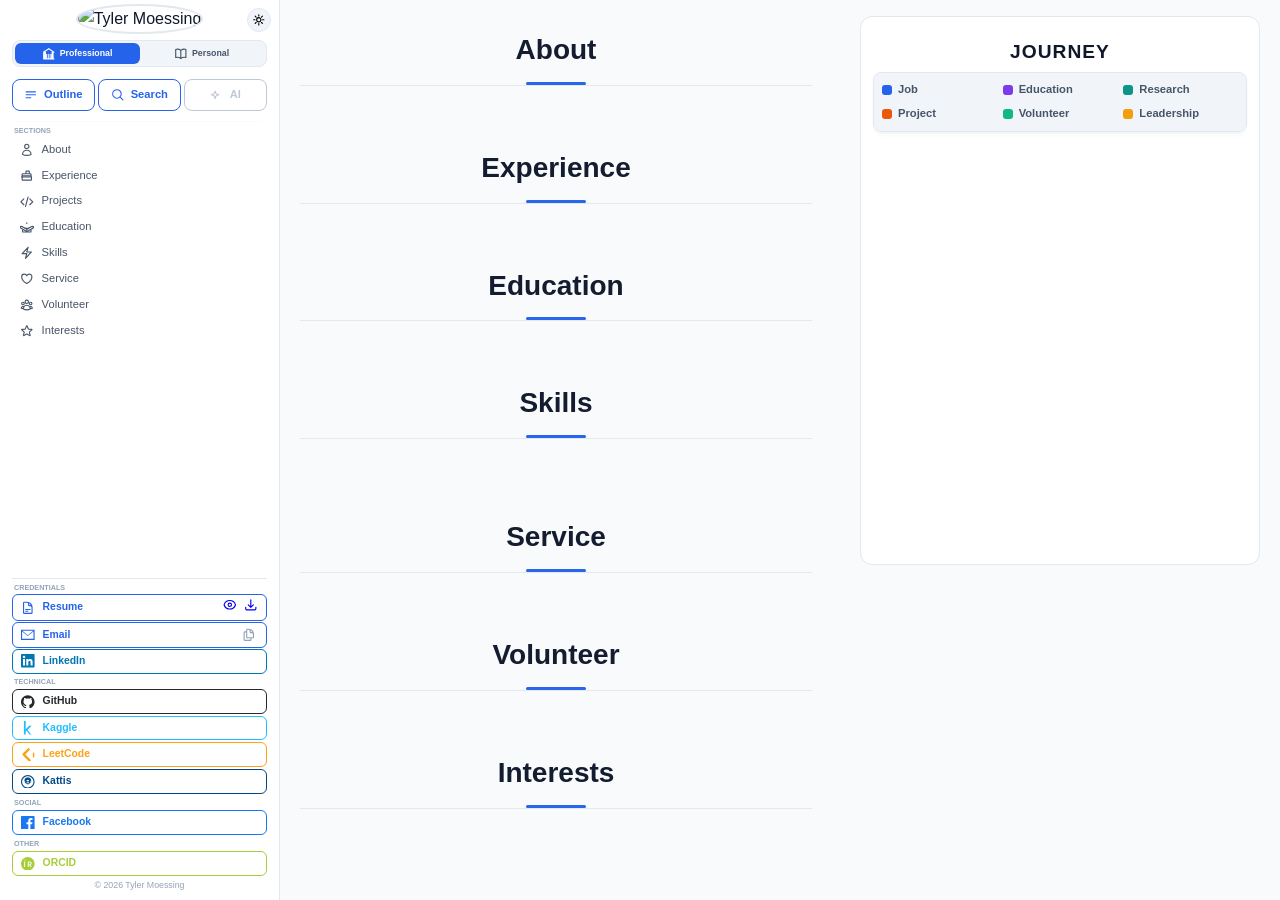
==== commit 1821474f: "chore| reorganize repository structure Move related files into logical folders: - Move assets (image" ====
--- a/tyler.moessing/index.html
+++ b/tyler.moessing/index.html
@@ -5,9 +5,9 @@
     <meta charset="UTF-8">
     <meta name="viewport" content="width=device-width, initial-scale=1.0">
     <title>Tyler Moessing - Professional</title>
-    <link rel="icon" type="image/svg+xml" href="resources/logo.svg" />
-    <link rel="stylesheet" href="styles.css?v=3.3">
-    <script src="content-loader.js?v=3.3"></script>
+    <link rel="icon" type="image/svg+xml" href="assets/logo.svg" />
+    <link rel="stylesheet" href="styles/styles.css?v=3.3">
+    <script type="module" src="src/content-loader.js?v=3.3"></script>
     <meta http-equiv="Cache-Control" content="no-cache, no-store, must-revalidate">
     <meta http-equiv="Pragma" content="no-cache">
     <meta http-equiv="Expires" content="0">
--- a/tyler.moessing/styles/styles.css
+++ b/tyler.moessing/styles/styles.css
@@ -0,0 +1,904 @@
+:root {
+  /* Professional Color Palette */
+  --primary-blue: #2563eb;
+  --primary-blue-dark: #1d4ed8;
+  --primary-blue-light: #3b82f6;
+  --accent-purple: #7c3aed;
+  --accent-purple-dark: #6d28d9;
+  
+  /* Neutrals */
+  --bg-primary: #ffffff;
+  --bg-secondary: #f8fafc;
+  --bg-tertiary: #f1f5f9;
+  --text-primary: #0f172a;
+  --text-secondary: #475569;
+  --text-muted: #94a3b8;
+  --border-color: #e2e8f0;
+  --border-color-light: #f1f5f9;
+  
+  /* Card Styles */
+  --card-bg: #ffffff;
+  --card-bg-hover: #fafbfc;
+  
+  /* Shadows */
+  --shadow-sm: 0 1px 2px 0 rgba(0, 0, 0, 0.05);
+  --shadow-md: 0 4px 6px -1px rgba(0, 0, 0, 0.1), 0 2px 4px -1px rgba(0, 0, 0, 0.06);
+  --shadow-lg: 0 10px 15px -3px rgba(0, 0, 0, 0.1), 0 4px 6px -2px rgba(0, 0, 0, 0.05);
+  --shadow-xl: 0 20px 25px -5px rgba(0, 0, 0, 0.1), 0 10px 10px -5px rgba(0, 0, 0, 0.04);
+  
+  /* Border Radius */
+  --radius-sm: 6px;
+  --radius-md: 8px;
+  --radius-lg: 12px;
+  --radius-xl: 16px;
+  --radius-full: 9999px;
+  
+  /* Spacing */
+  --spacing-xs: 0.25rem;
+  --spacing-sm: 0.5rem;
+  --spacing-md: 0.75rem;
+  --spacing-lg: 1rem;
+  --spacing-xl: 1.25rem;
+  --spacing-2xl: 2rem;
+  --spacing-3xl: 3rem;
+  
+  /* Category Colors */
+  --color-job: var(--primary-blue);
+  --color-education: var(--accent-purple);
+  --color-research: #0d9488; /* Teal */
+  --color-project: #ea580c; /* Orange */
+  --color-volunteer: #10b981; /* Emerald */
+  --color-leadership: #f59e0b; /* Amber */
+  --color-service: #ef4444; /* Red */
+
+  /* Sidebar */
+  --sidebar-width: 280px;
+
+  /* Transitions */
+  --transition-fast: 0.2s ease;
+  --transition-normal: 0.3s ease;
+}
+
+@media (prefers-color-scheme: dark) {
+  body:not(.light-mode) {
+    --primary-blue: #3b82f6;
+    --primary-blue-dark: #60a5fa;
+    --primary-blue-light: #2563eb;
+
+    --bg-primary: #0f172a;
+    --bg-secondary: #020617;
+    --bg-tertiary: #1e293b;
+    --text-primary: #f8fafc;
+    --text-secondary: #cbd5e1;
+    --text-muted: #64748b;
+    --border-color: #1e293b;
+    --border-color-light: #0f172a;
+
+    --card-bg: #1e293b;
+    --card-bg-hover: #334155;
+
+    --shadow-sm: 0 1px 2px 0 rgba(0, 0, 0, 0.3);
+    --shadow-md: 0 4px 6px -1px rgba(0, 0, 0, 0.4), 0 2px 4px -1px rgba(0, 0, 0, 0.2);
+    --shadow-lg: 0 10px 15px -3px rgba(0, 0, 0, 0.5), 0 4px 6px -2px rgba(0, 0, 0, 0.3);
+  }
+}
+
+body.dark-mode {
+  --primary-blue: #3b82f6;
+  --primary-blue-dark: #60a5fa;
+  --primary-blue-light: #2563eb;
+
+  --bg-primary: #0f172a;
+  --bg-secondary: #020617;
+  --bg-tertiary: #1e293b;
+  --text-primary: #f8fafc;
+  --text-secondary: #cbd5e1;
+  --text-muted: #64748b;
+  --border-color: #1e293b;
+  --border-color-light: #0f172a;
+
+  --card-bg: #1e293b;
+  --card-bg-hover: #334155;
+
+  --shadow-sm: 0 1px 2px 0 rgba(0, 0, 0, 0.3);
+  --shadow-md: 0 4px 6px -1px rgba(0, 0, 0, 0.4), 0 2px 4px -1px rgba(0, 0, 0, 0.2);
+  --shadow-lg: 0 10px 15px -3px rgba(0, 0, 0, 0.5), 0 4px 6px -2px rgba(0, 0, 0, 0.3);
+}
+
+
+html {
+  scroll-behavior: smooth;
+}
+
+/* Custom Scrollbar Styles */
+::-webkit-scrollbar {
+  width: 10px;
+  height: 10px;
+}
+
+::-webkit-scrollbar-track {
+  background: var(--bg-secondary);
+}
+
+::-webkit-scrollbar-thumb {
+  background: var(--border-color);
+  border-radius: 5px;
+  border: 2px solid var(--bg-secondary);
+}
+
+::-webkit-scrollbar-thumb:hover {
+  background: var(--text-muted);
+}
+
+/* Force dark color scheme for scrollbars when dark-mode is active */
+html {
+  scroll-behavior: smooth;
+  max-width: 100%;
+}
+
+* { margin: 0; padding: 0; box-sizing: border-box; }
+
+body {
+  font-family: -apple-system, BlinkMacSystemFont, 'Segoe UI', Roboto, sans-serif;
+  line-height: 1.6;
+  background: var(--bg-secondary);
+  color: var(--text-primary);
+  transition: background-color var(--transition-normal), color var(--transition-normal);
+  width: 100%;
+  max-width: 100%;
+}
+/* --- Layout --- */
+.resume-container { 
+  display: flex; 
+  min-height: 100vh; 
+  width: 100%;
+}
+.main-content {
+  margin-left: var(--sidebar-width);
+  flex: 1;
+  padding: var(--spacing-lg) var(--spacing-xl);
+  max-width: 100%;
+}
+@media (min-width: 1600px) {
+  .main-content { max-width: 1400px; margin-right: auto; }
+}
+.view-section { transition: opacity 0.3s ease; }
+
+/* --- Sidebar --- */
+.sidebar {
+  width: var(--sidebar-width);
+  background: var(--card-bg);
+  border-right: 1px solid var(--border-color);
+  padding: var(--spacing-xs) var(--spacing-md);
+  position: fixed;
+  height: 100vh;
+  display: flex;
+  flex-direction: column;
+  z-index: 100;
+  overflow-y: auto; /* Fallback for very small screens */
+}
+.sidebar-profile { text-align: center; margin-bottom: 2px; }
+.menu-toggle, .mobile-core-links { display: none; }
+.profile-photo { width: 50px; height: 50px; border-radius: 50%; object-fit: cover; border: 2px solid var(--border-color); margin-bottom: 2px; }
+.profile-name { font-size: 0.9rem; font-weight: 700; margin-bottom: 0; }
+.profile-title { 
+  font-size: 0.65rem; 
+  color: var(--text-secondary); 
+  line-height: 1.3; 
+  padding: 0 var(--spacing-xs); 
+  margin-top: 2px;
+}
+.profile-title span { display: block; margin-bottom: 1px; }
+
+/* Sidebar Navigation */
+.nav-links { display: flex; flex-direction: column; gap: 0; }
+.toggle-container { display: flex; position: relative; background: var(--bg-tertiary); border: 1px solid var(--border-color); border-radius: var(--radius-md); padding: 2px; margin-bottom: 4px; isolation: isolate; }
+.toggle-slider { position: absolute; top: 2px; left: 2px; width: calc(50% - 2px); height: calc(100% - 4px); background: var(--primary-blue); border-radius: calc(var(--radius-md) - 2px); transition: transform 0.3s cubic-bezier(0.4, 0, 0.2, 1); z-index: -1; }
+.toggle-btn { flex: 1; background: transparent; border: none; padding: 4px 2px; font-size: 0.55rem; font-weight: 600; color: var(--text-secondary); cursor: pointer; display: flex; align-items: center; justify-content: center; gap: 4px; border-radius: var(--radius-sm); }
+.toggle-btn.active { color: white; }
+.nav-separator { height: 1px; background: var(--border-color); margin: 2px var(--spacing-xs); opacity: 0.2; }
+.nav-link { padding: 4px var(--spacing-sm); color: var(--text-secondary); text-decoration: none; border-radius: var(--radius-sm); font-size: 0.7rem; font-weight: 500; display: flex; align-items: center; gap: var(--spacing-sm); }
+.nav-link:hover { background: var(--bg-secondary); color: var(--primary-blue); }
+.nav-link.active { background: rgba(37, 99, 235, 0.1); color: var(--primary-blue); }
+
+/* Outlined Buttons for Sidebar Search/AI */
+.btn-outline {
+  display: flex;
+  align-items: center;
+  justify-content: center;
+  gap: 6px;
+  padding: 6px 8px;
+  border-radius: var(--radius-md);
+  font-size: 0.65rem;
+  font-weight: 700;
+  text-decoration: none;
+  border: 1.5px solid var(--primary-blue);
+  color: var(--primary-blue);
+  transition: all 0.2s ease;
+  background: transparent;
+}
+.btn-outline:hover:not(.disabled) {
+  background: var(--primary-blue);
+  color: white;
+  transform: translateY(-1px);
+}
+.btn-outline.disabled {
+  border-color: var(--text-muted);
+  color: var(--text-muted);
+  opacity: 0.5;
+  cursor: not-allowed;
+}
+
+.sidebar-link-header { font-size: 0.45rem; font-weight: 800; text-transform: uppercase; color: var(--text-muted); margin-top: 1px; padding-left: 2px; }
+
+/* Sidebar Social/Footer */
+.social-links { display: flex; flex-direction: column; gap: 1px; margin-top: auto; padding-top: 2px; border-top: 1px solid var(--border-color); }
+.social-link { cursor: pointer; padding: 3px var(--spacing-sm); text-decoration: none; border-radius: var(--radius-sm); font-size: 0.65rem; font-weight: 600; display: flex; align-items: center; gap: var(--spacing-sm); border: 1px solid var(--border-color); color: var(--text-primary); }
+.social-link:hover { border-color: var(--primary-blue); background: rgba(37, 99, 235, 0.05); transform: translateY(-1px); }
+
+.social-link.linkedin { border-color: #0077b5; color: #0077b5; }
+.social-link.github { border-color: #24292e; color: #24292e; }
+.social-link.kaggle { border-color: #20beff; color: #20beff; }
+.social-link.leetcode { border-color: #ffa116; color: #ffa116; }
+.social-link.kattis { border-color: #004b87; color: #004b87; }
+.social-link.orcid { border-color: #A6CE39; color: #A6CE39; }
+.social-link.email { border-color: var(--primary-blue); color: var(--primary-blue); }
+.social-link.facebook { border-color: #1877f2; color: #1877f2; }
+
+@media (prefers-color-scheme: dark) {
+  .social-link.github { border-color: var(--text-muted); color: var(--text-secondary); }
+}
+
+.resume-combined-link { justify-content: flex-start !important; border-color: var(--primary-blue) !important; color: var(--primary-blue) !important; }
+.resume-actions-compact { display: flex; gap: 8px; margin-left: auto; }
+.copy-btn { background: transparent; border: none; padding: 2px; margin-left: auto; color: var(--text-muted); cursor: pointer; display: flex; align-items: center; }
+.sidebar-footer { margin-top: 2px; padding-bottom: 4px; text-align: center; }
+.sidebar-footer p { font-size: 0.55rem; color: var(--text-muted); }
+
+/* --- Search View --- */
+.search-container-main {
+  max-width: 800px;
+  margin: 0 auto var(--spacing-2xl);
+}
+
+#search-input:focus {
+  outline: none;
+  border-color: var(--primary-blue);
+  box-shadow: 0 0 0 3px rgba(37, 99, 235, 0.1);
+  background: var(--bg-primary);
+}
+
+.no-results {
+  font-size: 1.1rem;
+  color: var(--text-muted);
+  text-align: center;
+  padding: var(--spacing-3xl) 0;
+}
+
+.suggested-tags-section {
+  animation: fadeIn 0.5s ease;
+}
+
+@keyframes fadeIn {
+  from { opacity: 0; transform: translateY(10px); }
+  to { opacity: 1; transform: translateY(0); }
+}
+
+/* --- AI Chat View --- */
+.ai-chat-container {
+  display: flex;
+  flex-direction: column;
+}
+
+.chat-message {
+  animation: messageSlide 0.3s ease;
+}
+
+@keyframes messageSlide {
+  from { opacity: 0; transform: translateY(5px); }
+  to { opacity: 1; transform: translateY(0); }
+}
+
+#ai-chat-messages::-webkit-scrollbar {
+  width: 6px;
+}
+
+#ai-chat-messages::-webkit-scrollbar-track {
+  background: transparent;
+}
+
+#ai-chat-messages::-webkit-scrollbar-thumb {
+  background: var(--border-color);
+  border-radius: 3px;
+}
+
+/* --- Core UI Components --- */
+.section { margin-bottom: var(--spacing-3xl); position: relative; }
+.section-title { 
+  font-size: 1.75rem; 
+  font-weight: 700; 
+  color: var(--text-primary); 
+  margin-bottom: var(--spacing-lg); 
+  display: flex; 
+  align-items: center; 
+  justify-content: center;
+  gap: var(--spacing-sm);
+  position: sticky;
+  top: 0;
+  z-index: 50;
+  background: var(--bg-secondary);
+  opacity: 0.98;
+  padding: var(--spacing-md) 0;
+  border-bottom: 1px solid var(--border-color);
+  transition: all 0.3s ease;
+  backdrop-filter: blur(12px);
+  -webkit-backdrop-filter: blur(12px);
+}
+.section-title::after {
+  content: '';
+  position: absolute;
+  bottom: 0;
+  left: 50%;
+  transform: translateX(-50%);
+  width: 60px;
+  height: 3px;
+  background: var(--primary-blue);
+  border-radius: var(--radius-full);
+}
+.section-description { font-size: 1.1rem; color: var(--text-secondary); line-height: 1.6; }
+#about .section-description { text-align: center; max-width: 800px; margin: 0 auto; }
+
+.card {
+  background: var(--card-bg);
+  border: 1px solid var(--border-color);
+  border-radius: var(--radius-lg);
+  padding: var(--spacing-lg);
+  margin-bottom: var(--spacing-lg);
+  transition: all 0.3s ease;
+}
+.card:hover { border-color: var(--primary-blue-light); box-shadow: var(--shadow-md); transform: translateY(-2px); }
+
+.card-header { display: flex; justify-content: space-between; align-items: flex-start; margin-bottom: var(--spacing-md); gap: var(--spacing-md); }
+.card-title { font-size: 1.25rem; font-weight: 700; color: var(--text-primary); }
+.card-subtitle { font-size: 1rem; font-weight: 600; color: var(--primary-blue); }
+.card-meta { font-size: 0.875rem; font-weight: 600; color: var(--text-muted); white-space: nowrap; }
+.card-description { font-size: 0.9375rem; color: var(--text-secondary); margin-bottom: var(--spacing-lg); }
+
+.card-tags { display: flex; flex-wrap: wrap; gap: 8px; }
+.skill-tag { background: var(--bg-tertiary); color: var(--text-secondary); padding: 4px 10px; border-radius: var(--radius-full); font-size: 0.75rem; font-weight: 600; border: 1px solid var(--border-color); }
+.skill-tag:hover { background: var(--primary-blue); color: white; border-color: var(--primary-blue); }
+
+.btn { display: inline-flex; align-items: center; padding: 0.625rem 1.25rem; border-radius: var(--radius-md); font-weight: 600; font-size: 0.875rem; cursor: pointer; transition: all 0.2s ease; text-decoration: none; }
+.btn-primary { background: var(--primary-blue); color: white; border: none; }
+.btn-primary:hover { background: var(--primary-blue-dark); transform: translateY(-1px); box-shadow: 0 4px 12px rgba(37, 99, 235, 0.2); }
+.btn-secondary { background: var(--bg-tertiary); color: var(--text-primary); border: 1px solid var(--border-color); }
+.btn-outline { background: transparent; border: 1.5px solid var(--primary-blue); color: var(--primary-blue); }
+.btn-outline:hover:not(.disabled) { background: var(--primary-blue); color: white; transform: translateY(-1px); }
+.btn-outline.disabled { border-color: var(--text-muted); color: var(--text-muted); opacity: 0.6; cursor: not-allowed; }
+
+/* Sidebar Button Utility */
+.sidebar-btn { padding: 6px 4px; font-size: 0.7rem; font-weight: 700; border-radius: var(--radius-md); display: flex; align-items: center; justify-content: center; gap: 6px; text-decoration: none; transition: all 0.2s ease; }
+
+.icon { width: 0.85rem; height: 0.85rem; flex-shrink: 0; }
+.icon-stroke { fill: none; stroke: currentColor; stroke-width: 2; stroke-linecap: round; stroke-linejoin: round; }
+.icon-fill { fill: currentColor; }
+
+/* --- Professional View --- */
+.professional-layout { display: flex; gap: var(--spacing-3xl); }
+.professional-main { flex: 1; min-width: 0; }
+
+/* Timeline Sidebar */
+.timeline-sidebar { 
+  width: 400px; 
+  flex-shrink: 0; 
+  position: sticky;
+  top: var(--spacing-lg);
+  align-self: flex-start;
+  max-height: calc(100vh - 2rem);
+}
+.timeline-sticky { 
+  max-height: calc(100vh - 2rem); 
+  overflow-y: auto; 
+  padding: var(--spacing-md); 
+  background: var(--card-bg); 
+  border: 1px solid var(--border-color); 
+  border-radius: var(--radius-lg); 
+}
+.timeline-sidebar-title { 
+  font-size: 1.2rem; 
+  font-weight: 800; 
+  text-transform: uppercase; 
+  text-align: center; 
+  margin-bottom: var(--spacing-md); 
+  color: var(--text-primary); 
+  letter-spacing: 1px;
+  position: sticky;
+  top: 0;
+  background: var(--card-bg);
+  padding-top: var(--spacing-sm);
+  margin-top: calc(-1 * var(--spacing-sm));
+  z-index: 25;
+}
+
+.timeline-legend { 
+  display: grid; 
+  grid-template-columns: repeat(3, 1fr); 
+  gap: 6px; 
+  margin-bottom: var(--spacing-xl); 
+  padding: var(--spacing-sm); 
+  background: var(--bg-tertiary); 
+  border-radius: var(--radius-md); 
+  border: 1px solid var(--border-color);
+  position: sticky;
+  top: 2.5rem; /* Sits below the title */
+  z-index: 20;
+  box-shadow: 0 4px 6px -4px rgba(0,0,0,0.1);
+}
+.legend-item { display: flex; align-items: center; gap: 6px; font-size: 0.7rem; font-weight: 700; color: var(--text-secondary); }
+.legend-dot { width: 10px; height: 10px; border-radius: 3px; }
+.legend-dot.job { background: var(--color-job); }
+.legend-dot.education { background: var(--color-education); }
+.legend-dot.research { background: var(--color-research); }
+.legend-dot.project { background: var(--color-project); }
+.legend-dot.volunteer { background: var(--color-volunteer); }
+.legend-dot.leadership { background: var(--color-leadership); }
+.legend-dot.service { background: var(--color-service); }
+
+#timeline-container { position: relative; width: 100%; min-height: 400px; padding-left: 50px; margin-top: 15px; }
+.timeline-year-marker { position: absolute; left: 50px; right: 0; border-top: 1px dashed var(--border-color); opacity: 0.4; pointer-events: none; }
+.timeline-year-marker span { position: absolute; left: -50px; top: -12px; font-size: 0.75rem; font-weight: 800; color: var(--text-muted); background: var(--card-bg); padding: 2px 5px; border-radius: 4px; z-index: 2; }
+
+.timeline-bar { position: absolute; border-radius: 4px; padding: 1.5px; transition: all 0.2s ease; cursor: pointer; z-index: 5; }
+.timeline-bar:hover { z-index: 10; transform: translateY(-1px); }
+.timeline-bar-content { 
+  height: 100%; 
+  width: 100%; 
+  background: var(--bg-primary); 
+  border: 2px solid currentColor; 
+  border-radius: 4px; 
+  padding: 4px 6px; 
+  overflow: hidden; 
+  display: flex; 
+  flex-direction: column; 
+  justify-content: center; 
+  align-items: center;
+  box-shadow: 0 2px 4px rgba(0,0,0,0.05);
+}
+.timeline-bar-title { 
+  font-size: 0.85rem; /* Larger font for better readability */
+  font-weight: 700; 
+  text-align: center; 
+  line-height: 1.1;
+  word-wrap: break-word;
+  max-width: 100%;
+  color: var(--text-primary); /* Darker text for better contrast */
+}
+
+.timeline-bar.job .timeline-bar-content { background: rgba(37, 99, 235, 0.12); color: #1d4ed8; }
+.timeline-bar.education .timeline-bar-content { background: rgba(124, 58, 237, 0.12); color: #6d28d9; }
+.timeline-bar.research .timeline-bar-content { background: rgba(13, 148, 136, 0.12); color: #0f766e; }
+.timeline-bar.project .timeline-bar-content { background: rgba(234, 88, 12, 0.12); color: #c2410c; }
+.timeline-bar.volunteer .timeline-bar-content { background: rgba(16, 185, 129, 0.12); color: #047857; }
+.timeline-bar.leadership .timeline-bar-content { background: rgba(245, 158, 11, 0.12); color: #b45309; }
+.timeline-bar.service .timeline-bar-content { background: rgba(239, 68, 68, 0.12); color: #b91c1c; }
+
+.timeline-bar-tooltip {
+  position: absolute;
+  bottom: calc(100% + 8px);
+  left: 50%;
+  transform: translateX(-50%);
+  background: #000000;
+  color: #ffffff !important;
+  padding: 10px 14px;
+  border-radius: 6px;
+  font-size: 0.85rem;
+  width: 220px;
+  white-space: normal;
+  text-align: center;
+  opacity: 0;
+  visibility: hidden;
+  transition: all 0.2s cubic-bezier(0.4, 0, 0.2, 1);
+  pointer-events: none;
+  z-index: 9999;
+  box-shadow: 0 10px 15px -3px rgba(0, 0, 0, 0.5);
+  border: 1.5px solid rgba(255, 255, 255, 0.3);
+  line-height: 1.4;
+}
+
+/* Edge alignments to prevent clipping */
+.timeline-bar-tooltip.align-left { left: 0; transform: translateX(0); text-align: left; }
+.timeline-bar-tooltip.align-left::after { left: 20px; transform: none; }
+
+.timeline-bar-tooltip.align-right { left: auto; right: 0; transform: translateX(0); text-align: right; }
+.timeline-bar-tooltip.align-right::after { left: auto; right: 20px; transform: none; }
+
+.timeline-bar:hover .timeline-bar-tooltip { opacity: 1; visibility: visible; }
+
+/* Highlight state for bidirectional interaction */
+.timeline-bar.highlight-bar {
+  z-index: 100;
+  transform: scale(1.05);
+  box-shadow: 0 0 20px rgba(37, 99, 235, 0.3);
+}
+.timeline-bar.highlight-bar .timeline-bar-content {
+  border-width: 3px;
+  background: var(--bg-primary); /* Solid background to stand out */
+}
+
+/* Card hover feedback for timeline linking */
+.card:hover, .education-card:hover, .project-card:hover {
+  cursor: pointer; /* Changed from crosshair back to standard pointer */
+}
+
+/* Arrow for the tooltip */
+.timeline-bar-tooltip::after {
+  content: '';
+  position: absolute;
+  top: 100%;
+  left: 50%;
+  transform: translateX(-50%);
+  border-width: 6px;
+  border-style: solid;
+  border-color: #000000 transparent transparent transparent;
+}
+
+/* Education */
+.education-card { background: var(--card-bg); border: 1px solid var(--border-color); border-radius: var(--radius-lg); padding: var(--spacing-lg); margin-bottom: var(--spacing-lg); }
+.education-header { margin-bottom: var(--spacing-lg); border-bottom: 1px solid var(--border-color-light); padding-bottom: var(--spacing-md); }
+.degree-title { font-size: 1.4rem; font-weight: 800; margin-bottom: 4px; }
+.university { font-size: 1.1rem; font-weight: 700; color: var(--accent-purple); margin-bottom: 4px; }
+.education-meta { font-size: 0.9rem; font-weight: 600; color: var(--text-muted); }
+.education-details ul { list-style: none; display: flex; flex-wrap: wrap; gap: 8px; margin-top: 4px; }
+.education-details li { background: rgba(124, 58, 237, 0.1); color: var(--accent-purple); padding: 2px 10px; border-radius: var(--radius-full); font-size: 0.8rem; font-weight: 600; }
+
+/* Skills Grid */
+.skills-grid { 
+  display: grid; 
+  grid-template-columns: repeat(auto-fit, minmax(min(100%, 240px), 1fr)); 
+  gap: var(--spacing-lg); 
+}
+.skill-category { background: var(--card-bg); padding: var(--spacing-lg); border-radius: var(--radius-lg); border: 1px solid var(--border-color); }
+.skill-category-title { font-size: 1rem; font-weight: 800; text-transform: uppercase; color: var(--text-muted); margin-bottom: var(--spacing-lg); padding-bottom: var(--spacing-xs); border-bottom: 2px solid var(--border-color-light); }
+.skill-list { display: flex; flex-wrap: wrap; gap: 10px; }
+.skill-item { background: var(--bg-secondary); padding: 6px 14px; border-radius: var(--radius-md); font-size: 0.875rem; font-weight: 600; border: 1px solid var(--border-color); }
+
+/* --- Projects --- */
+.projects-grid, .reading-grid { 
+  display: grid; 
+  grid-template-columns: repeat(auto-fit, minmax(min(100%, 280px), 1fr)); 
+  gap: var(--spacing-lg); 
+}
+
+#personal-unified-container {
+  display: flex;
+  flex-direction: column;
+  gap: var(--spacing-sm);
+  max-width: 1000px;
+  margin: 0;
+}
+
+#personal-unified-container .card, 
+#personal-unified-container .project-card, 
+#personal-unified-container .book-card {
+  width: 100%;
+  padding: var(--spacing-sm) var(--spacing-md);
+  margin-bottom: 0;
+  display: flex;
+  flex-direction: column;
+  align-items: flex-start;
+  text-align: left;
+}
+
+#personal-unified-container .card-header {
+  width: 100%;
+  justify-content: flex-start;
+  align-items: center;
+  gap: var(--spacing-md);
+  margin-bottom: 2px;
+}
+
+#personal-unified-container .card-title {
+  font-size: 1.1rem;
+}
+
+#personal-unified-container .category-badge {
+  font-size: 0.65rem;
+  padding: 2px 8px;
+  font-weight: 700;
+  text-transform: uppercase;
+  letter-spacing: 0.5px;
+}
+
+#personal-unified-container .card-description {
+  margin-bottom: var(--spacing-xs);
+  font-size: 0.85rem;
+  line-height: 1.4;
+}
+
+#personal-unified-container .project-actions {
+  margin-top: var(--spacing-xs);
+  padding-top: var(--spacing-xs);
+}
+
+.section-header-row { display: flex; justify-content: space-between; align-items: center; margin-bottom: var(--spacing-lg); }
+
+.subsection-title {
+  font-size: 1.15rem;
+  font-weight: 700;
+  color: var(--text-primary);
+  margin-top: var(--spacing-xl);
+  margin-bottom: var(--spacing-sm);
+  padding-bottom: var(--spacing-xs);
+  border-bottom: 1px solid var(--border-color-light);
+  width: 100%;
+}
+.venmo-btn { display: inline-flex; align-items: center; gap: 6px; padding: 4px 10px; background: var(--bg-tertiary); color: var(--text-secondary) !important; border: 1px solid var(--border-color); border-radius: var(--radius-full); font-size: 0.7rem; font-weight: 500; transition: all 0.2s ease; text-decoration: none; }
+.venmo-btn:hover { background: var(--border-color); color: var(--text-primary) !important; transform: translateY(-1px); border-color: var(--text-muted); }
+.venmo-icon { width: 14px; height: 14px; fill: currentColor; opacity: 0.8; }
+.project-card { background: var(--card-bg); border: 1px solid var(--border-color); border-radius: var(--radius-xl); overflow: hidden; margin-bottom: var(--spacing-xl); display: flex; flex-direction: column; transition: all 0.3s ease; }
+.project-image { width: 100%; height: 200px; object-fit: cover; }
+.project-card-content { padding: var(--spacing-xl); }
+.project-actions { display: flex; align-items: center; justify-content: space-between; margin-top: var(--spacing-xl); padding-top: var(--spacing-lg); border-top: 1px solid var(--border-color-light); }
+.project-status-note { color: var(--text-muted); font-style: italic; font-size: 0.8rem; }
+
+/* --- Library / Resources --- */
+.featured-grid { display: grid; grid-template-columns: repeat(auto-fit, minmax(280px, 1fr)); gap: var(--spacing-lg); margin-bottom: var(--spacing-3xl); }
+.quick-links-grid { display: grid; grid-template-columns: repeat(auto-fit, minmax(240px, 1fr)); gap: var(--spacing-md); }
+.quick-link-item { display: flex; flex-direction: column; align-items: flex-start; padding: var(--spacing-md); background: var(--card-bg); border: 1px solid var(--border-color); border-radius: var(--radius-md); text-decoration: none; transition: all 0.2s ease; gap: 4px; }
+.quick-link-item:hover { border-color: var(--primary-blue); background: var(--bg-tertiary); transform: translateY(-2px); }
+.quick-link-name { font-weight: 700; color: var(--text-primary); font-size: 0.95rem; }
+.resource-item { text-decoration: none; padding: var(--spacing-lg); transition: all 0.3s ease; }
+.resource-info { display: flex; justify-content: space-between; align-items: center; }
+.resource-name { font-weight: 700; font-size: 1.1rem; }
+.resource-desc { font-size: 0.85rem; margin-top: var(--spacing-sm); color: var(--text-secondary); }
+
+.venmo-icon-sidebar { width: 14px !important; height: 14px !important; transform: translateY(1px); }
+.theme-toggle-container { position: absolute; top: var(--spacing-sm); right: var(--spacing-sm); z-index: 10; }
+.theme-toggle-btn { width: 24px; height: 24px; background: var(--bg-tertiary); border: 1px solid var(--border-color); border-radius: 50%; cursor: pointer; display: flex; align-items: center; justify-content: center; }
+@keyframes glow { 0%, 100% { border-color: var(--border-color); } 50% { border-color: var(--primary-blue); box-shadow: 0 0 15px rgba(37, 99, 235, 0.2); } }
+.highlight-card { animation: glow 2s ease; }
+
+#show-more-links { display: none; }
+#extra-social-links { display: flex; flex-direction: column; gap: 1px; }
+
+/* --- Responsive --- */
+@media (max-width: 1200px) {
+  .professional-layout { flex-direction: column; }
+  .timeline-sidebar { width: 100%; position: static; max-height: none; }
+  .timeline-sticky { position: static; max-height: none; background: transparent; border: none; padding: 0; }
+}
+
+@media (max-width: 1024px) {
+  :root {
+    --mobile-header-height: 128px;
+  }
+  html {
+    scroll-padding-top: calc(var(--mobile-header-height) + 20px);
+  }
+  .resume-container { flex-direction: column; }
+  .sidebar { 
+    width: 100%; 
+    max-width: 100%;
+    position: sticky; 
+    top: 0;
+    height: auto; 
+    max-height: 100vh;
+    overflow-y: auto;
+    border-right: none; 
+    border-bottom: 1px solid var(--border-color);
+    padding: var(--spacing-md);
+    flex-shrink: 0;
+    z-index: 1000;
+    background: var(--card-bg);
+    box-shadow: var(--shadow-md);
+  }
+  .main-content { 
+    margin-left: 0; 
+    width: 100%;
+    max-width: 100%;
+    padding: var(--spacing-sm); 
+  }
+  .section-title {
+    position: sticky;
+    top: var(--mobile-header-height);
+    z-index: 900;
+    backdrop-filter: blur(12px);
+    -webkit-backdrop-filter: blur(12px);
+    background: var(--bg-secondary);
+    opacity: 0.98;
+    padding: var(--spacing-sm) var(--spacing-md);
+    margin: 0 calc(-1 * var(--spacing-sm)) var(--spacing-md);
+    border-bottom: 1px solid var(--border-color);
+    display: flex;
+    align-items: center;
+    justify-content: center;
+  }
+  .section-title::after {
+    bottom: 0;
+  }
+  
+  /* Disable Hover Effects on Mobile */
+  .card:hover, .education-card:hover, .project-card:hover, .timeline-bar:hover {
+    transform: none !important;
+    box-shadow: var(--shadow-sm) !important;
+    border-color: var(--border-color) !important;
+  }
+  .timeline-bar-tooltip {
+    display: none !important;
+  }
+  .timeline-sidebar-title, .timeline-legend {
+    position: relative !important;
+    top: auto !important;
+    background: transparent !important;
+    padding: var(--spacing-sm) 0 !important;
+    margin-top: 0 !important;
+    box-shadow: none !important;
+    z-index: 1 !important;
+  }
+  .timeline-legend {
+    margin-bottom: var(--spacing-md) !important;
+  }
+
+  .nav-links, .social-links { 
+    flex-direction: row; 
+    flex-wrap: wrap; 
+    justify-content: center; 
+    gap: 6px;
+    margin-top: var(--spacing-sm);
+    width: 100%;
+  }
+  .nav-link, .social-link {
+    padding: 4px 10px;
+    font-size: 0.65rem;
+    background: var(--bg-tertiary);
+    border: 1px solid var(--border-color);
+    flex-grow: 0;
+    white-space: nowrap;
+  }
+  .toggle-container {
+    width: 100%;
+    max-width: 400px;
+    margin: 0 auto var(--spacing-sm);
+  }
+  .sidebar-link-header {
+    width: 100%;
+    text-align: center;
+    margin-top: var(--spacing-sm);
+    margin-bottom: 2px;
+  }
+  .nav-separator { display: none; }
+
+  .sidebar-profile { 
+    margin-bottom: var(--spacing-sm); 
+    display: flex;
+    flex-direction: column;
+    width: 100%;
+    padding: 0;
+    gap: 8px;
+  }
+  .sidebar-top-row {
+    display: flex;
+    align-items: center;
+    justify-content: space-between;
+    width: 100%;
+  }
+  .sidebar-profile-content {
+    display: flex;
+    align-items: center;
+    gap: var(--spacing-md);
+    text-align: left;
+  }
+  .profile-photo { width: 48px; height: 48px; margin-bottom: 0; }
+  .profile-name { font-size: 1.1rem; }
+  .profile-title { font-size: 0.6rem; text-align: left; padding: 0; }
+  
+  /* Hamburger Menu Button */
+  .mobile-core-links {
+    display: flex;
+    align-items: center;
+    gap: 8px;
+    width: 100%;
+    padding-top: 8px;
+    border-top: 1px solid var(--border-color-light);
+  }
+  .mobile-action-link {
+    flex: 1;
+    display: flex;
+    align-items: center;
+    justify-content: center;
+    gap: 6px;
+    color: var(--text-secondary);
+    height: 38px;
+    font-size: 0.75rem;
+    font-weight: 700;
+    border-radius: var(--radius-md);
+    background: var(--bg-tertiary);
+    border: 1px solid var(--border-color);
+    text-decoration: none;
+  }
+  .mobile-action-link:hover {
+    color: var(--primary-blue);
+    border-color: var(--primary-blue);
+  }
+  .mobile-action-link.resume-link { color: var(--primary-blue); border-color: var(--primary-blue); }
+  .mobile-action-link.linkedin { color: #0077b5; }
+  
+  .menu-toggle {
+    display: flex;
+    flex-direction: column;
+    justify-content: space-around;
+    width: 30px;
+    height: 24px;
+    background: transparent;
+    border: none;
+    cursor: pointer;
+    padding: 0;
+    z-index: 1100;
+  }
+  .menu-toggle span {
+    width: 30px;
+    height: 3px;
+    background: var(--text-primary);
+    border-radius: 10px;
+    transition: all 0.3s linear;
+    position: relative;
+    transform-origin: 1px;
+  }
+  .mobile-menu-open .menu-toggle span:first-child { transform: rotate(45deg); }
+  .mobile-menu-open .menu-toggle span:nth-child(2) { opacity: 0; }
+  .mobile-menu-open .menu-toggle span:last-child { transform: rotate(-45deg); }
+
+  /* Mobile Menu Content Visibility */
+  .nav-links, .social-links, .sidebar-footer {
+    display: none !important;
+  }
+  .mobile-menu-open .nav-links, 
+  .mobile-menu-open .social-links,
+  .mobile-menu-open .sidebar-footer {
+    display: flex !important;
+    animation: slideDown 0.3s ease-out;
+  }
+
+  @keyframes slideDown {
+    from { opacity: 0; transform: translateY(-10px); }
+    to { opacity: 1; transform: translateY(0); }
+  }
+
+  .nav-links {
+    flex-direction: column !important;
+    align-items: stretch !important;
+    background: var(--bg-secondary);
+    padding: var(--spacing-md) 0;
+    border-top: 1px solid var(--border-color);
+  }
+  .social-links {
+    flex-direction: column !important;
+    background: var(--bg-tertiary);
+    padding: var(--spacing-md);
+    border-radius: var(--radius-lg);
+    margin-top: var(--spacing-md);
+  }
+
+  .toggle-container {
+    max-width: 100%;
+    margin: 0 0 var(--spacing-md);
+  }
+
+  .theme-toggle-container {
+    top: 24px;
+    right: 56px;
+  }
+}
+
+@media (max-height: 800px) and (min-width: 1025px) {
+  :root {
+    --spacing-lg: 1rem;
+    --spacing-xl: 1.5rem;
+  }
+  .sidebar { padding: var(--spacing-xs) var(--spacing-sm); }
+  .profile-photo { width: 60px; height: 70px; }
+  .profile-name { font-size: 0.9rem; }
+  .nav-link { padding: 4px var(--spacing-sm); font-size: 0.7rem; }
+  .social-link { padding: 3px var(--spacing-sm); font-size: 0.65rem; }
+  .sidebar-link-header { margin-top: 1px; }
+}
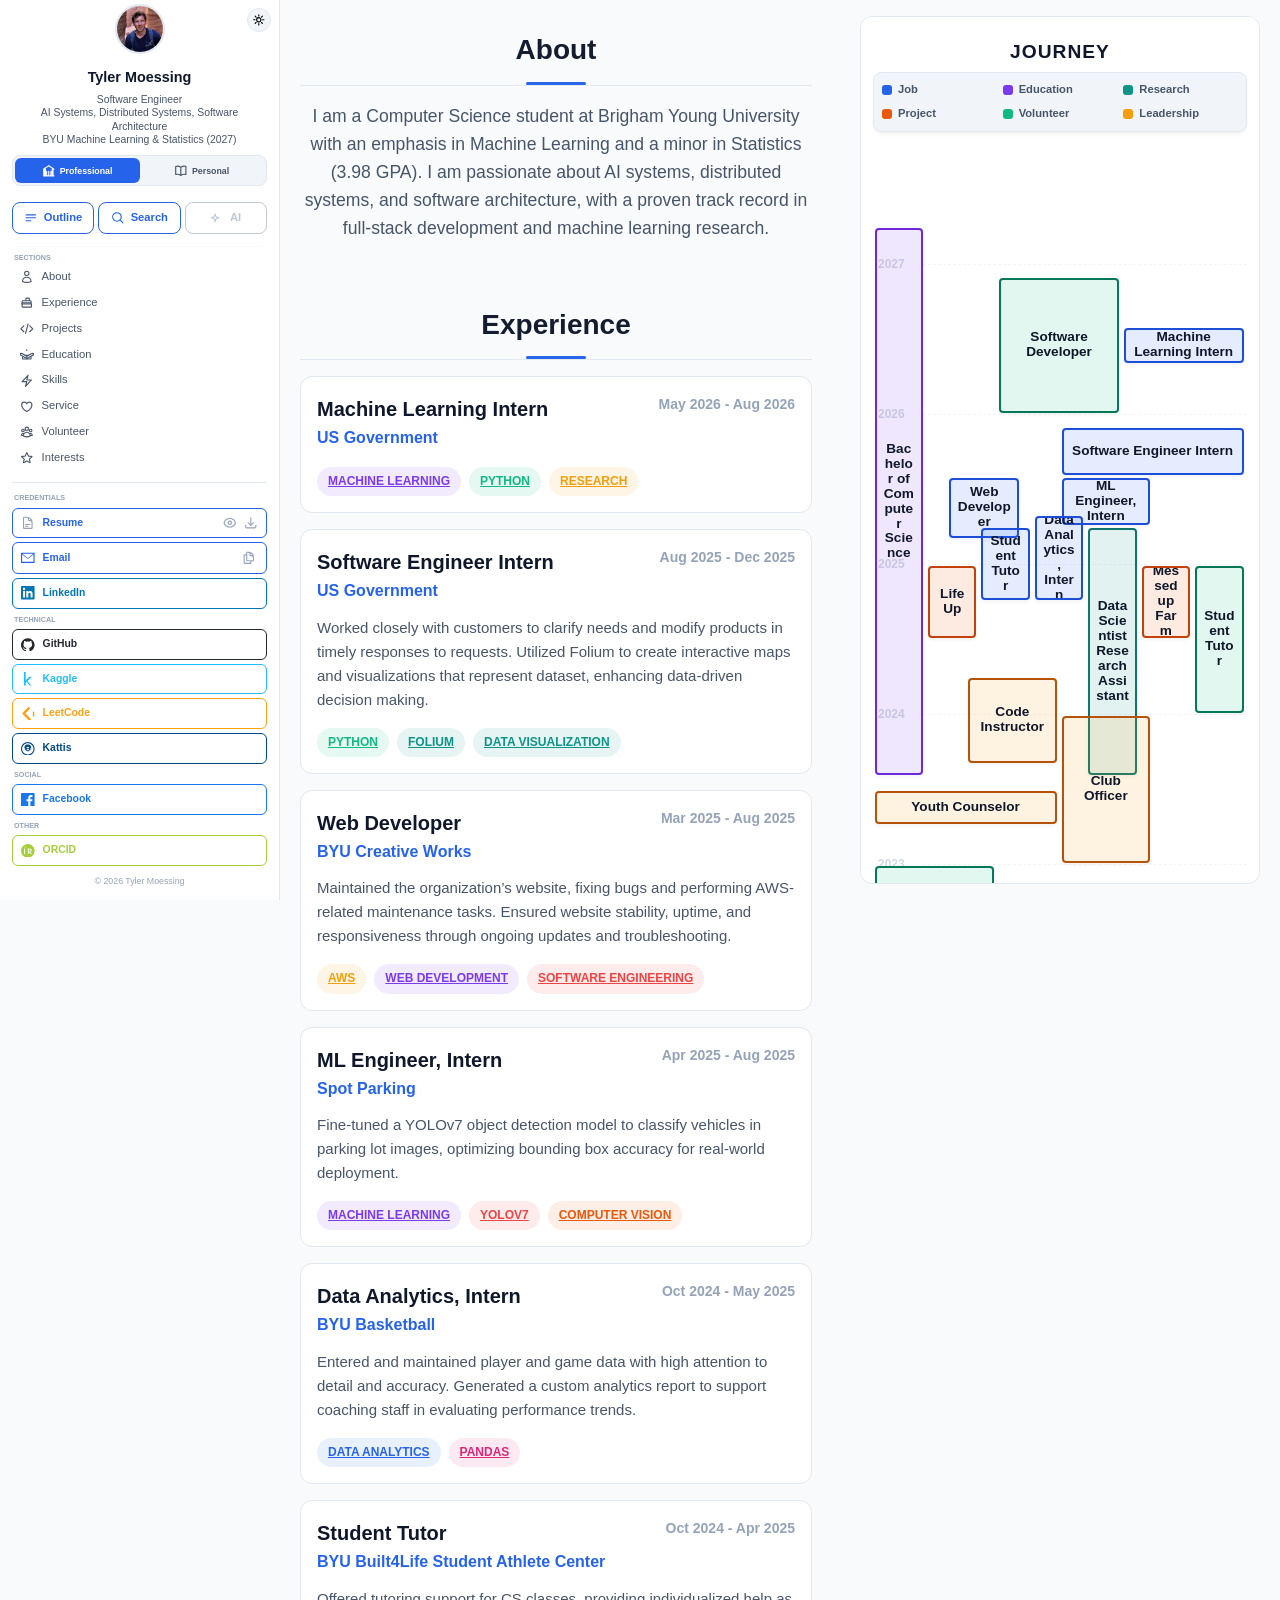
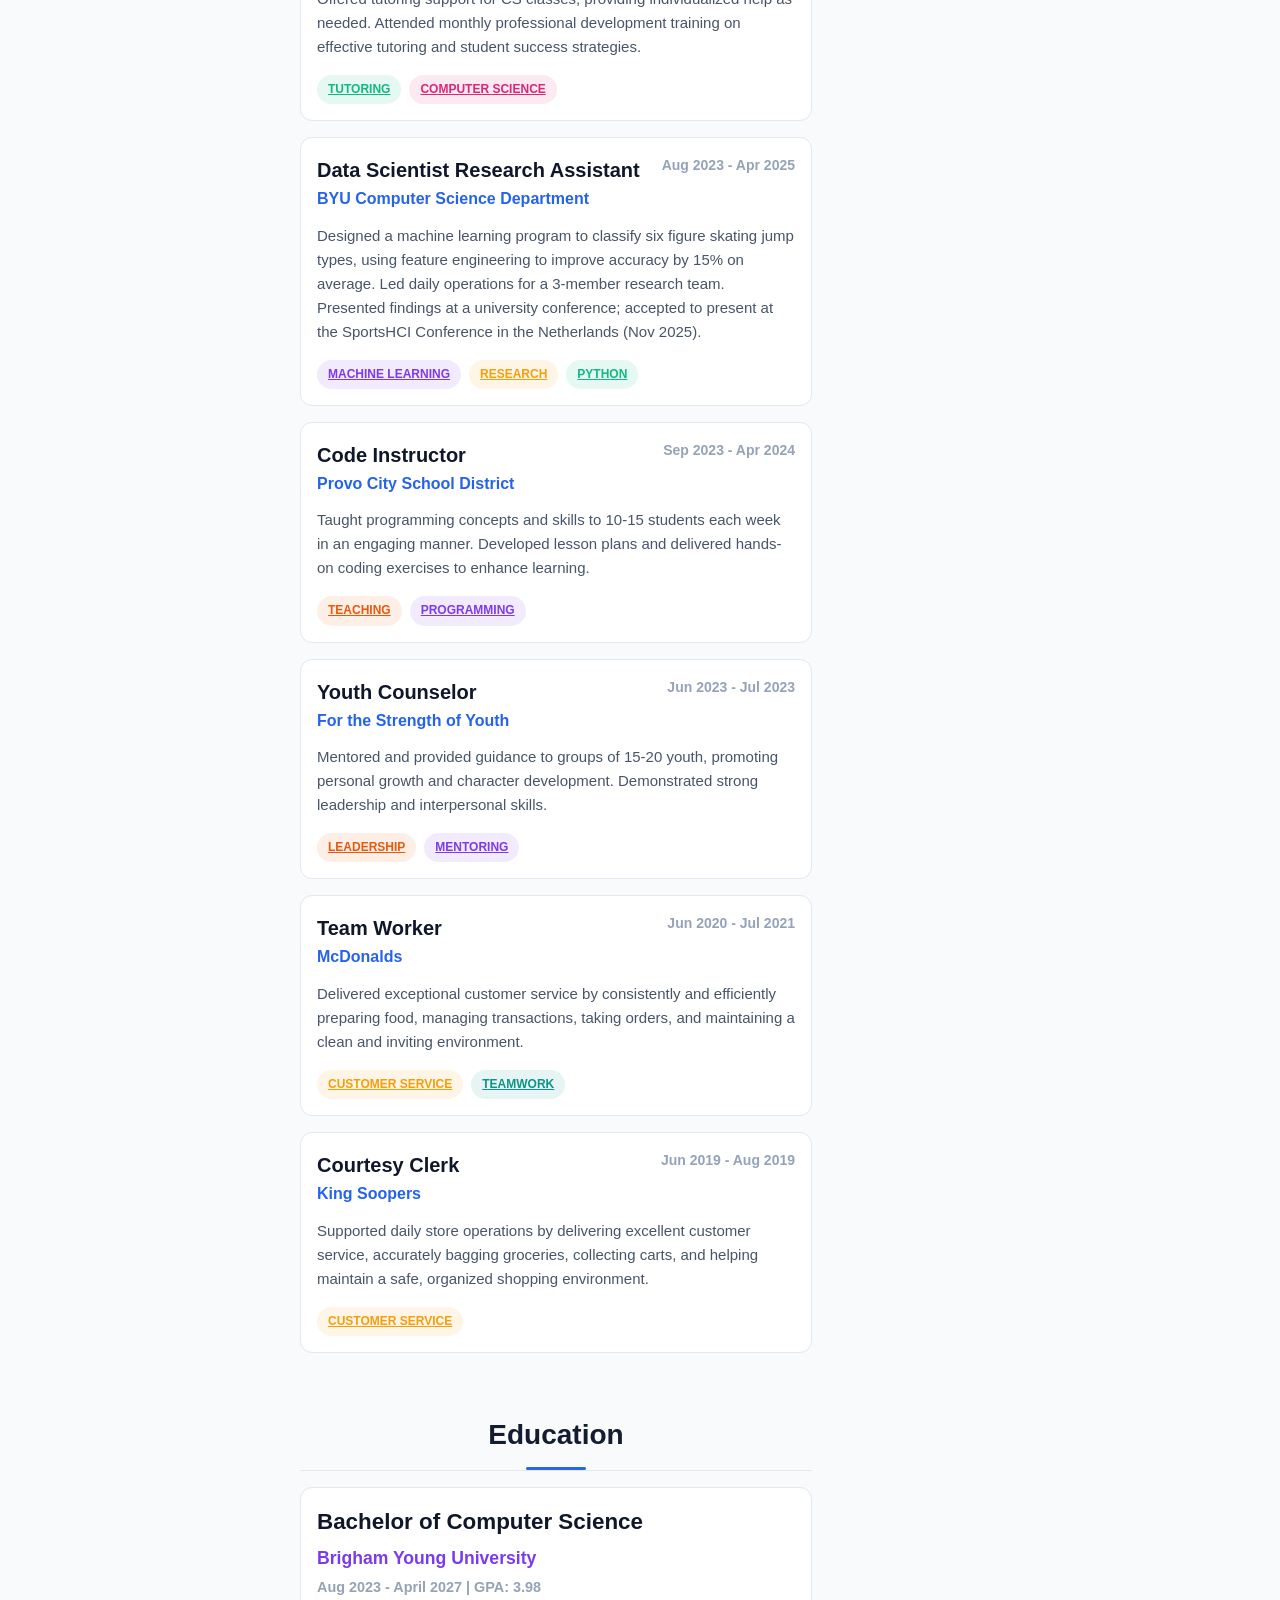
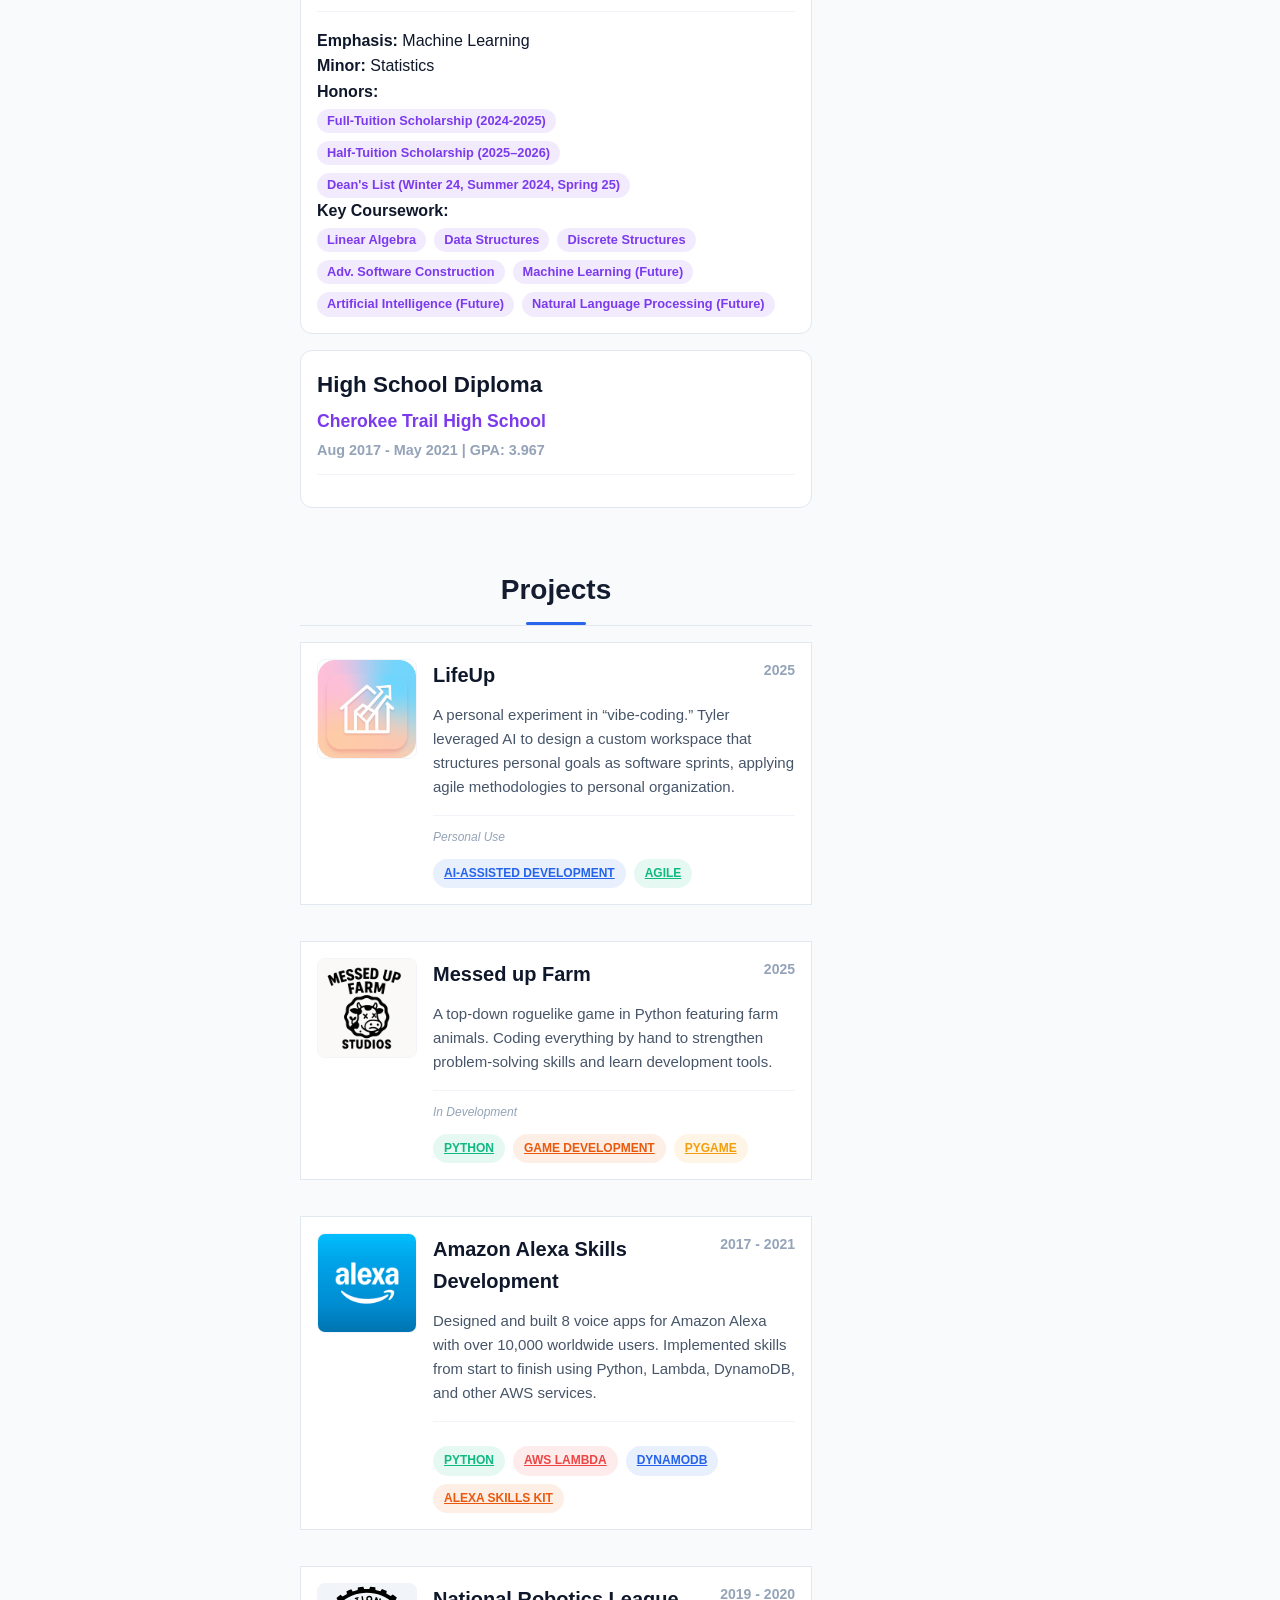
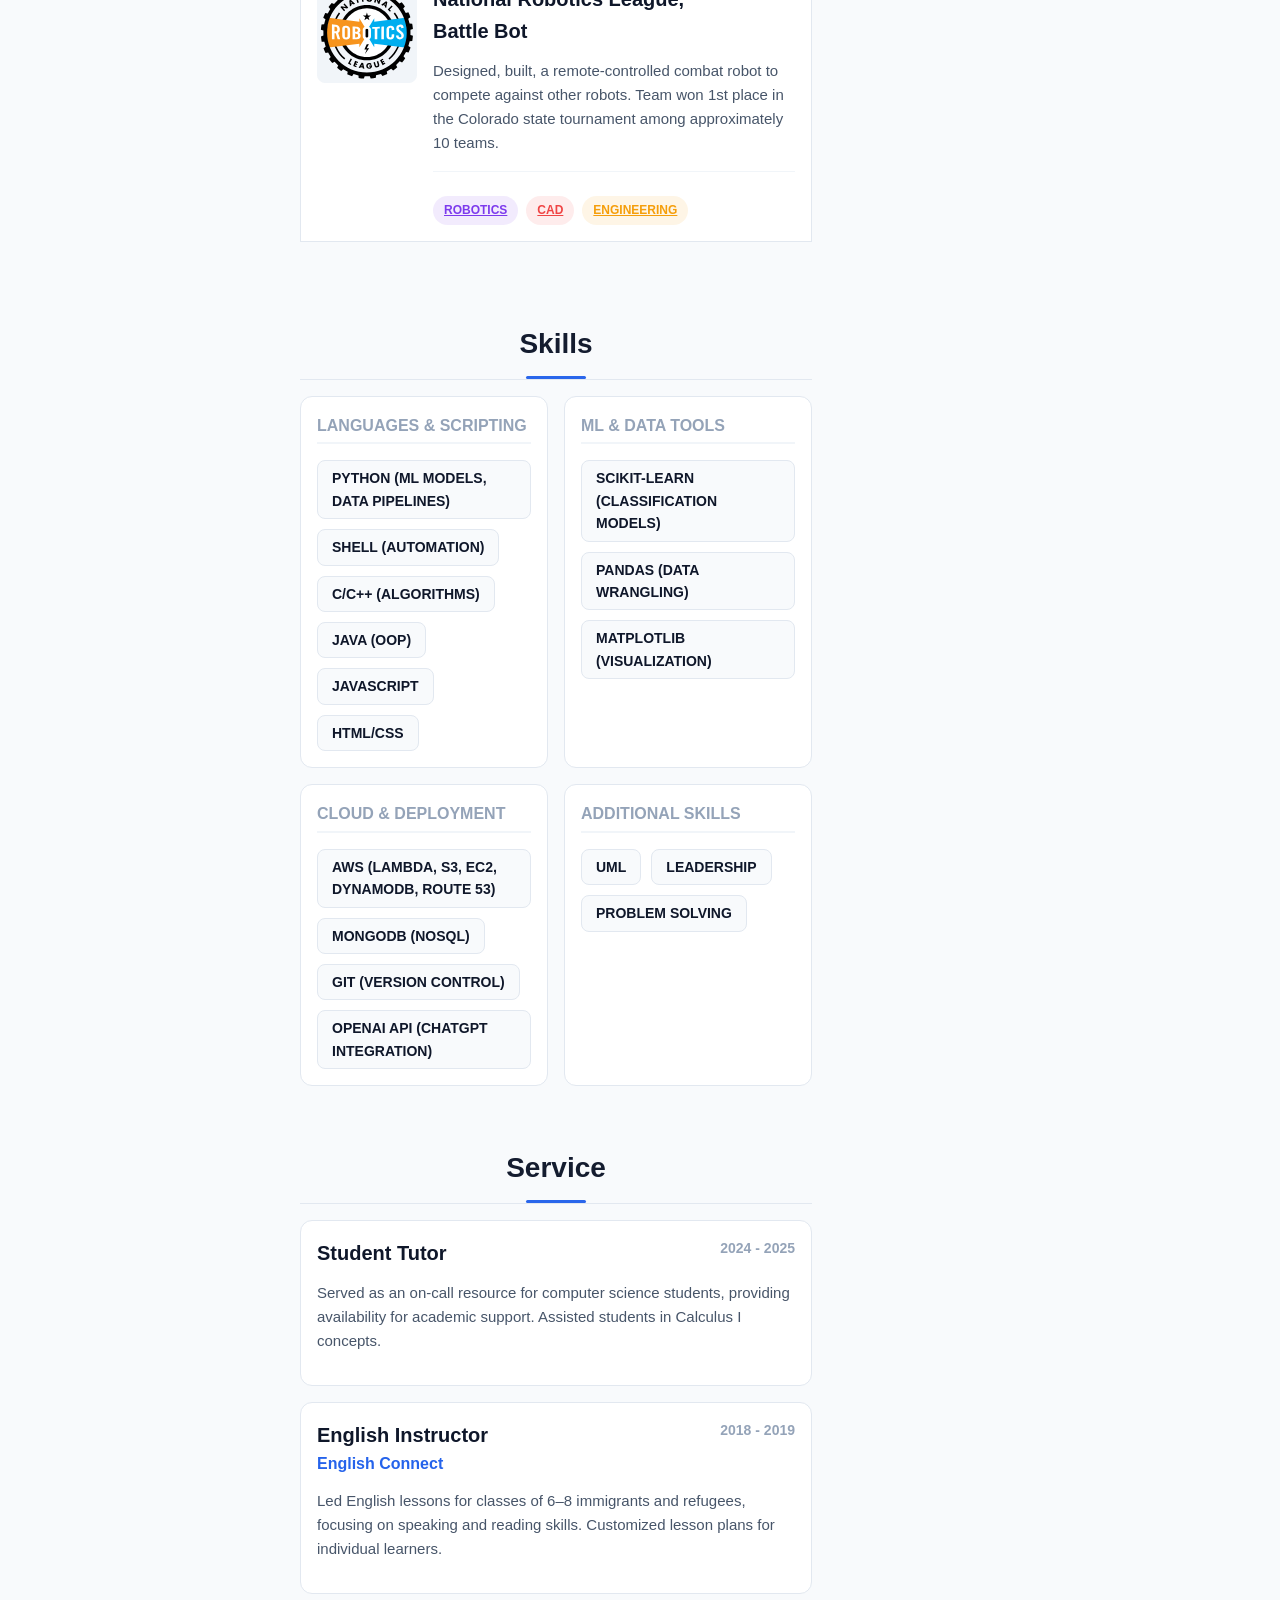
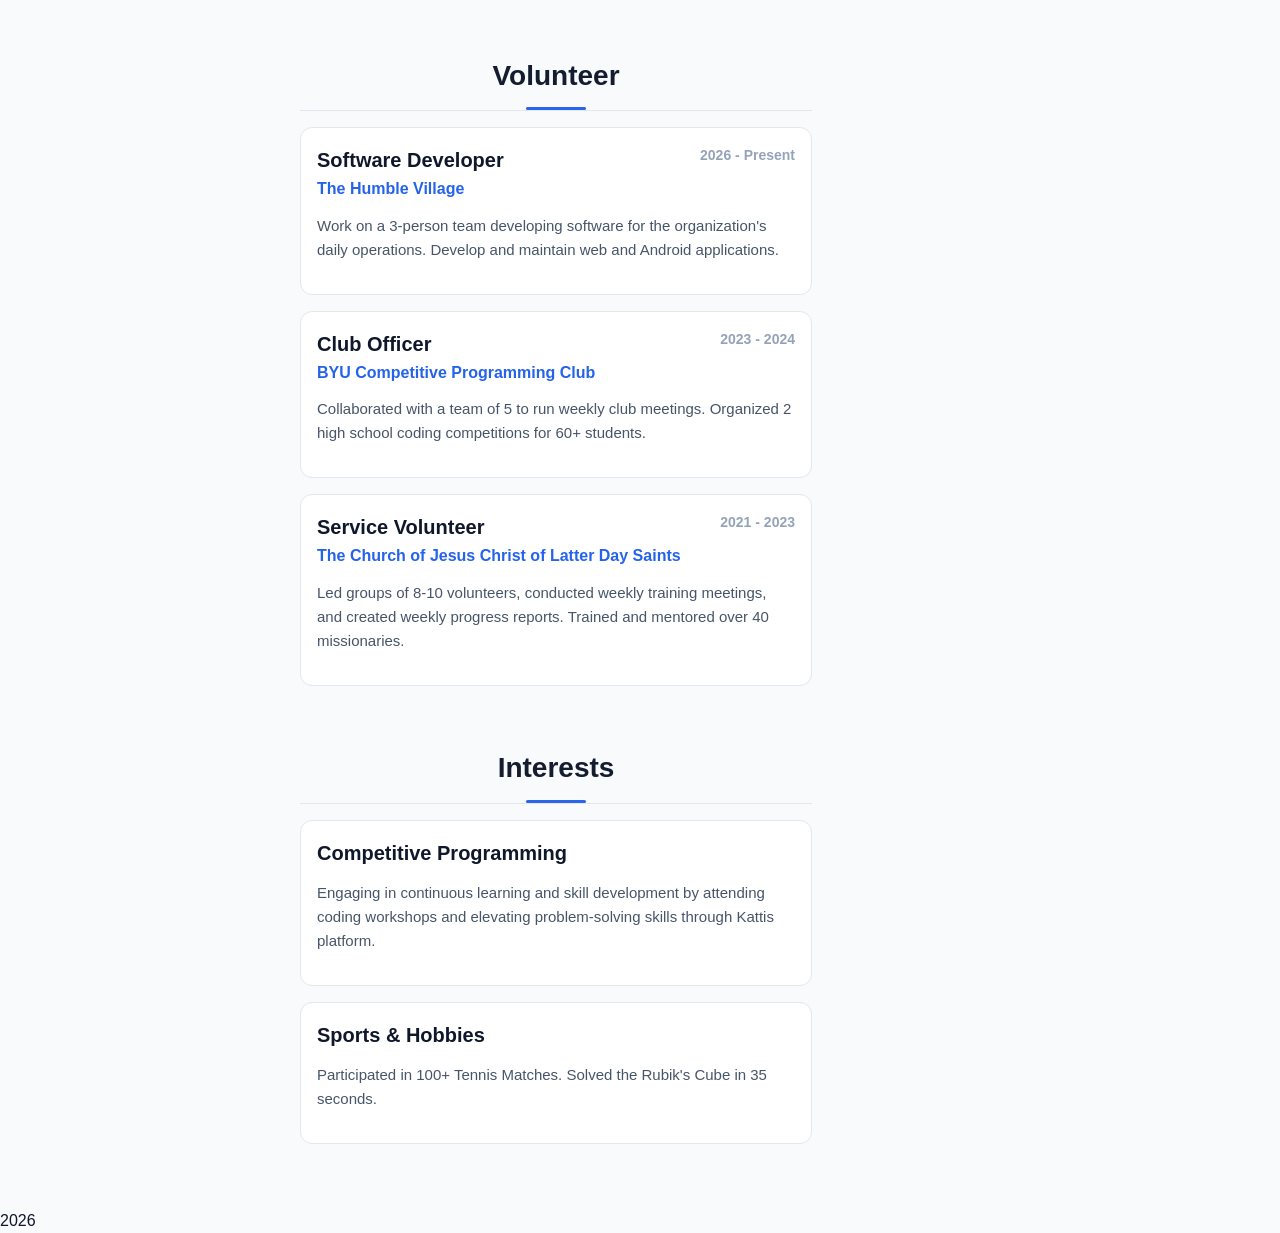
==== commit 87926be6: "refactor| personal improvement" ====
--- a/tyler.moessing/index.html
+++ b/tyler.moessing/index.html
@@ -6,11 +6,8 @@
     <meta name="viewport" content="width=device-width, initial-scale=1.0">
     <title>Tyler Moessing - Professional</title>
     <link rel="icon" type="image/svg+xml" href="assets/logo.svg" />
-    <link rel="stylesheet" href="styles/styles.css?v=3.3">
-    <script type="module" src="src/content-loader.js?v=3.3"></script>
-    <meta http-equiv="Cache-Control" content="no-cache, no-store, must-revalidate">
-    <meta http-equiv="Pragma" content="no-cache">
-    <meta http-equiv="Expires" content="0">
+    <link rel="stylesheet" href="css/main.css">
+    <script type="module" src="js/main.js"></script>
 </head>
 
 <body>
@@ -63,16 +60,16 @@
                     </button>
                 </div>
                 
-                <div id="sidebar-search-container" class="professional-only-nav" style="display: flex; gap: 3px; margin: 8px 0; width: 100%;">
-                    <a href="#/professional" id="btn-outline-nav" class="btn-outline sidebar-btn outline-nav" style="flex: 1; padding: 6px 2px;" onclick="event.preventDefault(); switchView('resume');">
+                <div id="sidebar-search-container" class="professional-only-nav">
+                    <a href="#/professional" id="btn-outline-nav" class="btn-outline sidebar-btn outline-nav" onclick="event.preventDefault(); switchView('resume');">
                         <svg class="icon icon-stroke" viewBox="0 0 24 24" xmlns="http://www.w3.org/2000/svg"><path d="M3.75 6.75h16.5M3.75 12h16.5m-16.5 5.25H12" /></svg>
                         Outline
                     </a>
-                    <a href="#/professional/search" class="btn-outline sidebar-btn search-nav" style="flex: 1; padding: 6px 2px;" onclick="event.preventDefault(); switchView('search');">
+                    <a href="#/professional/search" class="btn-outline sidebar-btn search-nav" onclick="event.preventDefault(); switchView('search');">
                         <svg class="icon icon-stroke" viewBox="0 0 24 24" xmlns="http://www.w3.org/2000/svg"><path d="m21 21-5.197-5.197m0 0A7.5 7.5 0 1 0 5.196 5.196a7.5 7.5 0 0 0 10.607 10.607Z" /></svg>
                         Search
                     </a>
-                    <a href="#/professional/ai" class="btn-outline sidebar-btn ai-nav disabled" style="flex: 1; padding: 6px 2px;" onclick="event.preventDefault();" title="Coming Soon">
+                    <a href="#/professional/ai" class="btn-outline sidebar-btn ai-nav disabled" onclick="event.preventDefault();" title="Coming Soon">
                         <svg class="icon icon-stroke" viewBox="0 0 24 24" xmlns="http://www.w3.org/2000/svg"><path d="M9.813 15.904L9 18.75l-.813-2.846a4.5 4.5 0 00-3.09-3.09L2.25 12l2.846-.813a4.5 4.5 0 003.09-3.09L9 5.25l.813 2.846a4.5 4.5 0 003.09 3.09L15.75 12l-2.846.813a4.5 4.5 0 00-3.09 3.09z" /></svg>
                         AI
                     </a>
@@ -116,7 +113,7 @@
                 
                 <a href="#personal-unified" class="nav-link library-nav" style="display: none;">
                     <svg class="icon icon-stroke" viewBox="0 0 24 24" xmlns="http://www.w3.org/2000/svg"><path d="M15.362 5.214A8.252 8.252 0 0 1 12 21 8.25 8.25 0 0 1 6.038 7.048 8.287 8.287 0 0 0 9 9.601a8.983 8.983 0 0 1 3.361-6.867 8.21 8.21 0 0 0 3 2.48Z" /><path d="M12 18a3.75 3.75 0 1 0 0-7.5 3.75 3.75 0 0 0 0 7.5Z" /></svg>
-                    Personal Content
+                    Personal Center
                 </a>
             </nav>
 
@@ -146,11 +143,11 @@
                     LinkedIn
                 </a>
 
-                <button id="show-more-links" class="social-link" style="justify-content: center; background: var(--bg-tertiary); border-style: dashed;" onclick="toggleMoreSocialLinks()">
+                <button id="show-more-links" class="social-link" onclick="toggleMoreSocialLinks()">
                     Show More Links ▾
                 </button>
 
-                <div id="extra-social-links" style="flex-direction: column; gap: 2px; width: 100%;">
+                <div id="extra-social-links">
                     <div class="sidebar-link-header">Technical</div>
                     <a href="#" target="_blank" class="social-link github">
                         <svg class="icon icon-fill" viewBox="0 0 24 24" xmlns="http://www.w3.org/2000/svg"><path d="M12 .297c-6.63 0-12 5.373-12 12 0 5.303 3.438 9.8 8.205 11.385.6.113.82-.258.82-.577 0-.285-.01-1.04-.015-2.04-3.338.724-4.042-1.61-4.042-1.61C4.422 18.07 3.633 17.7 3.633 17.7c-1.087-.744.084-.729.084-.729 1.205.084 1.838 1.236 1.838 1.236 1.07 1.835 2.809 1.305 3.495.998.108-.776.417-1.305.76-1.605-2.665-.3-5.466-1.332-5.466-5.93 0-1.31.465-2.38 1.235-3.22-.135-.303-.54-1.523.105-3.176 0 0 1.005-.322 3.3 1.23.96-.267 1.98-.399 3-.405 1.02.006 2.04.138 3 .405 2.28-1.552 3.285-1.23 3.285-1.23.645 1.653.24 2.873.12 3.176.765.84 1.23 1.91 1.23 3.22 0 4.61-2.805 5.625-5.475 5.92.42.36.81 1.096.81 2.22 0 1.606-.015 2.896-.015 3.286 0 .315.21.69.825.57C20.565 22.092 24 17.592 24 12.297c0-6.627-5.373-12-12-12"/></svg>
@@ -232,6 +229,14 @@
                             </div>
                         </section>
 
+                        <!-- Projects Section -->
+                        <section id="projects-section" class="section">
+                            <h2 class="section-title">Projects</h2>
+                            <div id="projects-container" class="projects-grid">
+                                <!-- Populated by content-loader.js -->
+                            </div>
+                        </section>
+
                         <!-- Skills Section -->
                         <section id="skills" class="section">
                             <h2 class="section-title">Skills</h2>
@@ -287,10 +292,23 @@
 
             <div id="library-view" class="view-section" style="display: none;">
                 <section id="personal-unified" class="section">
-                    <div class="section-header-row">
-                        <h2 class="section-title">Projects & Personal Content</h2>
-                    </div>
-                    <div id="personal-unified-container" class="projects-grid">
+                    <div class="section-header-row" style="margin-bottom: var(--spacing-md); justify-content: center;">
+                        <h2 class="section-title" style="margin-bottom: 0;">Personal Center</h2>
+                    </div>
+
+                    <div class="personal-toggle-container">
+                        <div class="toggle-container personal-sub-toggle">
+                            <div class="toggle-slider" id="personal-sub-slider"></div>
+                            <button onclick="switchPersonalView('picks')" class="toggle-btn active" id="btn-picks">
+                                Sick Picks & Plugs
+                            </button>
+                            <button onclick="switchPersonalView('projects')" class="toggle-btn" id="btn-personal-projects">
+                                Personal Projects
+                            </button>
+                        </div>
+                    </div>
+
+                    <div id="personal-unified-container">
                         <!-- Populated by content-loader.js -->
                     </div>
                 </section>
@@ -298,17 +316,16 @@
 
             <div id="search-view" class="view-section" style="display: none;">
                 <section class="section">
-                    <div class="section-header-row" style="justify-content: center; position: relative;">
+                    <div class="search-view-container">
                         <h2 class="section-title" style="margin-bottom: 0;">Search Content</h2>
-                        <button onclick="goBackFromSearch()" class="btn btn-outline" style="position: absolute; right: 0; font-size: 0.75rem; padding: 4px 12px; border-color: var(--accent-purple); color: var(--accent-purple);">Back to Previous</button>
+                        <button onclick="goBackFromSearch()" class="btn btn-outline search-back-btn">Back to Previous</button>
                     </div>
                     
-                    <div class="search-container-main" style="margin-bottom: var(--spacing-xl); background: var(--card-bg); padding: var(--spacing-lg); border-radius: var(--radius-lg); border: 1px solid var(--border-color);">
-                        <div style="position: relative; display: flex; align-items: center; gap: var(--spacing-md);">
-                            <div style="position: relative; flex: 1;">
-                                <svg class="icon icon-stroke" viewBox="0 0 24 24" xmlns="http://www.w3.org/2000/svg" style="position: absolute; left: 12px; top: 50%; transform: translateY(-50%); color: var(--text-muted);"><path d="m21 21-5.197-5.197m0 0A7.5 7.5 0 1 0 5.196 5.196a7.5 7.5 0 0 0 10.607 10.607Z" /></svg>
+                    <div class="search-box">
+                        <div class="search-input-wrapper">
+                            <div class="search-input-inner">
+                                <svg class="icon icon-stroke search-icon" viewBox="0 0 24 24" xmlns="http://www.w3.org/2000/svg"><path d="m21 21-5.197-5.197m0 0A7.5 7.5 0 1 0 5.196 5.196a7.5 7.5 0 0 0 10.607 10.607Z" /></svg>
                                 <input type="text" id="search-input" placeholder="Search by tag, technology, or keywords..." 
-                                    style="width: 100%; padding: 12px 12px 12px 40px; border-radius: var(--radius-md); border: 1px solid var(--border-color); background: var(--bg-secondary); color: var(--text-primary); font-size: 1rem;"
                                     oninput="if(window.contentLoader) window.contentLoader.performSearch(this.value)">
                             </div>
                             <button class="btn btn-outline" style="gap: 8px; white-space: nowrap; padding: 12px 20px;" disabled title="Coming Soon">
@@ -316,8 +333,8 @@
                                 Ask AI (Soon)
                             </button>
                         </div>
-                        <div style="margin-top: 12px; font-size: 0.85rem; color: var(--text-secondary);">
-                            Found <span id="search-count" style="font-weight: 700; color: var(--primary-blue);">0</span> results for "<span id="search-query-display">...</span>"
+                        <div class="search-meta">
+                            Found <span id="search-count" class="search-count-highlight">0</span> results for "<span id="search-query-display">...</span>"
                         </div>
                     </div>
 
@@ -329,12 +346,12 @@
 
             <div id="ai-view" class="view-section" style="display: none;">
                 <section class="section">
-                    <div class="section-header-row" style="justify-content: center; position: relative;">
+                    <div class="search-view-container">
                         <h2 class="section-title" style="margin-bottom: 0;">Ask AI Assistant</h2>
-                        <button onclick="goBackFromSearch()" class="btn btn-outline" style="position: absolute; right: 0; font-size: 0.75rem; padding: 4px 12px; border-color: var(--accent-purple); color: var(--accent-purple);">Back to Previous</button>
-                    </div>
-                    <div class="card" style="text-align: center; padding: 3rem;">
-                        <svg class="icon icon-stroke" viewBox="0 0 24 24" xmlns="http://www.w3.org/2000/svg" style="width: 48px; height: 48px; color: var(--primary-blue); margin-bottom: 1rem;"><path d="M9.813 15.904L9 18.75l-.813-2.846a4.5 4.5 0 00-3.09-3.09L2.25 12l2.846-.813a4.5 4.5 0 003.09-3.09L9 5.25l.813 2.846a4.5 4.5 0 003.09 3.09L15.75 12l-2.846.813a4.5 4.5 0 00-3.09 3.09zM18.259 8.722L18 9.75l-.259-1.028a2.25 2.25 0 00-1.463-1.463L15.25 7l1.028-.259a2.25 2.25 0 001.463-1.463L18 4.25l.259 1.028a2.25 2.25 0 001.463 1.463L20.75 7l-1.028.259a2.25 2.25 0 00-1.463 1.463z" /></svg>
+                        <button onclick="goBackFromSearch()" class="btn btn-outline search-back-btn">Back to Previous</button>
+                    </div>
+                    <div class="card ai-empty-state">
+                        <svg class="icon icon-stroke ai-empty-icon" viewBox="0 0 24 24" xmlns="http://www.w3.org/2000/svg"><path d="M9.813 15.904L9 18.75l-.813-2.846a4.5 4.5 0 00-3.09-3.09L2.25 12l2.846-.813a4.5 4.5 0 003.09-3.09L9 5.25l.813 2.846a4.5 4.5 0 003.09 3.09L15.75 12l-2.846.813a4.5 4.5 0 00-3.09 3.09zM18.259 8.722L18 9.75l-.259-1.028a2.25 2.25 0 00-1.463-1.463L15.25 7l1.028-.259a2.25 2.25 0 001.463-1.463L18 4.25l.259 1.028a2.25 2.25 0 001.463 1.463L20.75 7l-1.028.259a2.25 2.25 0 00-1.463 1.463z" /></svg>
                         <h3 class="card-title">AI Assistant Coming Soon</h3>
                         <p class="card-description">I'm currently training my assistant to help you navigate my background more effectively. Stay tuned!</p>
                     </div>
@@ -344,219 +361,7 @@
     </div>
 
     <script>
-        let currentActiveView = 'resume';
-        let previousView = 'resume';
-
-        function switchView(view, updateHash = true) {
-            const resumeBtn = document.getElementById('btn-resume');
-            const libraryBtn = document.getElementById('btn-library');
-            const slider = document.querySelector('.toggle-slider');
-            const resumeView = document.getElementById('resume-view');
-            const libraryView = document.getElementById('library-view');
-            const searchView = document.getElementById('search-view');
-            const aiView = document.getElementById('ai-view');
-            const backBtn = document.getElementById('btn-back-to-resume');
-            
-            // Hide everything first
-            resumeView.style.display = 'none';
-            libraryView.style.display = 'none';
-            searchView.style.display = 'none';
-            aiView.style.display = 'none';
-            if (backBtn) backBtn.style.display = 'none';
-            
-            // Reset nav links active state
-            document.querySelectorAll('.nav-link, .btn-outline').forEach(l => l.classList.remove('active'));
-
-            if (view === 'resume' || view === 'professional' || view === '#/professional') {
-                currentActiveView = 'resume';
-                resumeBtn.classList.add('active');
-                libraryBtn.classList.remove('active');
-                slider.style.transform = 'translateX(0)';
-                
-                resumeView.style.display = 'block';
-                
-                document.querySelectorAll('.resume-nav, .professional-only-nav').forEach(el => el.style.display = 'flex');
-                document.querySelectorAll('.library-nav').forEach(el => el.style.display = 'none');
-                
-                document.title = "Tyler Moessing - Professional";
-                if (updateHash) window.location.hash = '/professional';
-            } else if (view === 'search' || view.includes('search')) {
-                previousView = currentActiveView;
-                currentActiveView = 'search';
-                searchView.style.display = 'block';
-                if (backBtn) backBtn.style.display = 'flex';
-                document.querySelector('.search-nav')?.classList.add('active');
-                
-                document.title = "Tyler Moessing - Search";
-                if (updateHash && !window.location.hash.includes('search')) {
-                    window.location.hash = '/professional/search';
-                }
-
-                setTimeout(() => {
-                    const input = document.querySelector('#search-input');
-                    if (input) {
-                        input.focus();
-                        if (!input.value && window.contentLoader) window.contentLoader.renderSuggestedTags();
-                    }
-                }, 100);
-            } else if (view === 'ai') {
-                previousView = currentActiveView;
-                currentActiveView = 'ai';
-                aiView.style.display = 'block';
-                if (backBtn) backBtn.style.display = 'flex';
-                document.querySelector('.ai-nav')?.classList.add('active');
-                
-                document.title = "Tyler Moessing - Ask AI";
-                if (updateHash) window.location.hash = '/professional/ai';
-            } else {
-                currentActiveView = 'library';
-                resumeBtn.classList.remove('active');
-                libraryBtn.classList.add('active');
-                slider.style.transform = 'translateX(100%)';
-                
-                libraryView.style.display = 'block';
-                
-                document.querySelectorAll('.resume-nav, .professional-only-nav').forEach(el => el.style.display = 'none');
-                document.querySelectorAll('.library-nav').forEach(el => el.style.display = 'flex');
-                
-                document.title = "Tyler Moessing - Personal";
-                if (updateHash) window.location.hash = '/personal';
-            }
-            window.scrollTo({ top: 0, behavior: 'smooth' });
-        }
-
-        function goBackFromSearch() {
-            switchView(previousView);
-        }
-
-        window.addEventListener('hashchange', () => {
-            const hash = window.location.hash;
-            if (hash.startsWith('#/professional/search')) {
-                if (currentActiveView !== 'search') switchView('search', false);
-                if (window.contentLoader) window.contentLoader.handleSearchFromHash();
-            } else if (hash === '#/professional/ai') {
-                if (currentActiveView !== 'ai') switchView('ai', false);
-            } else if (hash === '#/personal') {
-                switchView('library', false);
-            } else {
-                switchView('resume', false);
-            }
-        });
-
-        document.addEventListener('DOMContentLoaded', () => {
-            const hash = window.location.hash;
-            if (hash.startsWith('#/professional/search')) {
-                switchView('search', false);
-            } else if (hash === '#/professional/ai') {
-                switchView('ai', false);
-            } else if (hash === '#/personal') {
-                switchView('library', false);
-            } else {
-                switchView('resume', false);
-                if (!hash || hash === '#') window.location.hash = '/professional';
-            }
-        });
-
-        function toggleAbout() {
-            const content = document.getElementById('aboutAdditional');
-            const button = event.target;
-            if (content.classList.contains('show')) {
-                content.classList.remove('show');
-                button.textContent = 'Read More';
-            } else {
-                content.classList.add('show');
-                button.textContent = 'Read Less';
-            }
-        }
-
-        async function copyLink(btn) {
-            const link = btn.closest('.social-link');
-            const url = link.getAttribute('href');
-            let textToCopy = url;
-            if (url.startsWith('mailto:')) textToCopy = url.replace('mailto:', '');
-            try {
-                await navigator.clipboard.writeText(textToCopy);
-                const originalSvg = btn.innerHTML;
-                btn.innerHTML = `<svg class="icon icon-stroke" viewBox="0 0 24 24" xmlns="http://www.w3.org/2000/svg" style="color: #22c55e;"><path d="m4.5 12.75 6 6 9-13.5" /></svg>`;
-                setTimeout(() => { btn.innerHTML = originalSvg; }, 2000);
-            } catch (err) { console.error('Failed to copy: ', err); }
-        }
-
-        function toggleMoreSocialLinks() {
-            const extraLinks = document.getElementById('extra-social-links');
-            const showMoreBtn = document.getElementById('show-more-links');
-            if (extraLinks.style.display === 'none' || extraLinks.style.display === '') {
-                extraLinks.style.display = 'flex';
-                showMoreBtn.textContent = 'Show Less Links ▴';
-            } else {
-                extraLinks.style.display = 'none';
-                showMoreBtn.textContent = 'Show More Links ▾';
-            }
-        }
-
-        // Smooth scrolling
-        document.querySelectorAll('.nav-link').forEach(link => {
-            link.addEventListener('click', function (e) {
-                const targetId = this.getAttribute('href');
-                if (targetId.startsWith('#') && !targetId.includes('/')) {
-                    e.preventDefault();
-                    const targetSection = document.querySelector(targetId);
-                    if (targetSection) targetSection.scrollIntoView({ behavior: 'smooth', block: 'start' });
-                }
-            });
-        });
-
-        // Theme Toggle
-        const themeToggle = document.getElementById('theme-toggle');
-        const body = document.body;
-        const moonIcon = document.querySelector('.moon-icon');
-        const sunIcon = document.querySelector('.sun-icon');
-
-        function setTheme(theme) {
-            if (theme === 'dark') {
-                body.classList.add('dark-mode');
-                body.classList.remove('light-mode');
-                moonIcon.style.display = 'block';
-                sunIcon.style.display = 'none';
-            } else {
-                body.classList.remove('dark-mode');
-                body.classList.add('light-mode');
-                moonIcon.style.display = 'none';
-                sunIcon.style.display = 'block';
-            }
-            localStorage.setItem('theme', theme);
-        }
-
-        const savedTheme = localStorage.getItem('theme');
-        setTheme(savedTheme === 'dark' ? 'dark' : 'light');
-
-        themeToggle.addEventListener('click', () => {
-            setTheme(body.classList.contains('dark-mode') ? 'light' : 'dark');
-        });
-
-        // Mobile Menu Toggle Logic
-        const sidebar = document.getElementById('sidebar');
-        const menuToggle = document.getElementById('mobile-menu-toggle');
-        
-        if (menuToggle) {
-            menuToggle.addEventListener('click', () => {
-                sidebar.classList.toggle('mobile-menu-open');
-                // Lock scroll when menu is open on mobile
-                if (window.innerWidth <= 1024) {
-                    document.body.style.overflow = sidebar.classList.contains('mobile-menu-open') ? 'hidden' : '';
-                }
-            });
-        }
-
-        // Close mobile menu when a link is clicked
-        document.querySelectorAll('.nav-link, .sidebar-btn, .social-link').forEach(link => {
-            link.addEventListener('click', () => {
-                if (window.innerWidth <= 1024) {
-                    sidebar.classList.remove('mobile-menu-open');
-                    document.body.style.overflow = '';
-                }
-            });
-        });
+        document.write(new Date().getFullYear())
     </script>
 </body>
 
--- a/tyler.moessing/css/main.css
+++ b/tyler.moessing/css/main.css
@@ -0,0 +1,8 @@
+@import "variables.css";
+@import "base.css";
+@import "layout.css";
+@import "sidebar.css";
+@import "cards.css";
+@import "timeline.css";
+@import "search.css";
+@import "responsive.css";
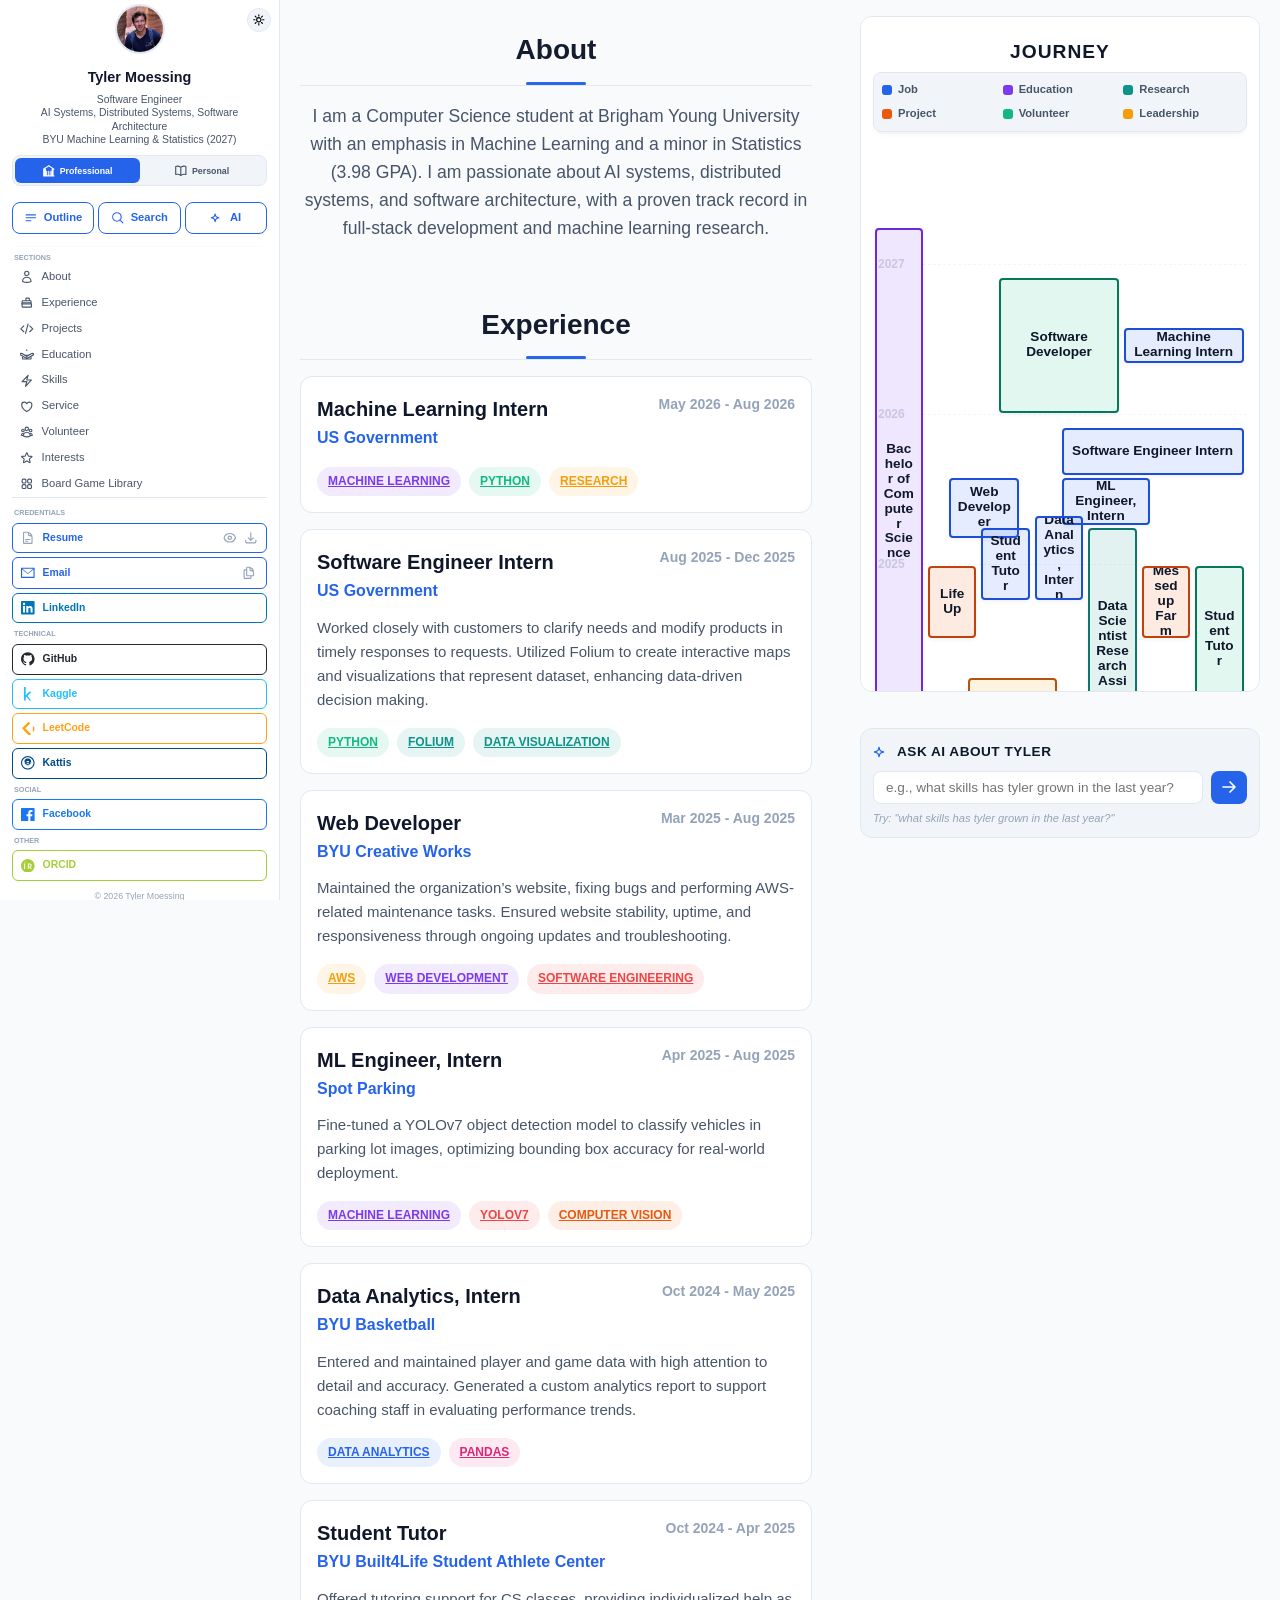
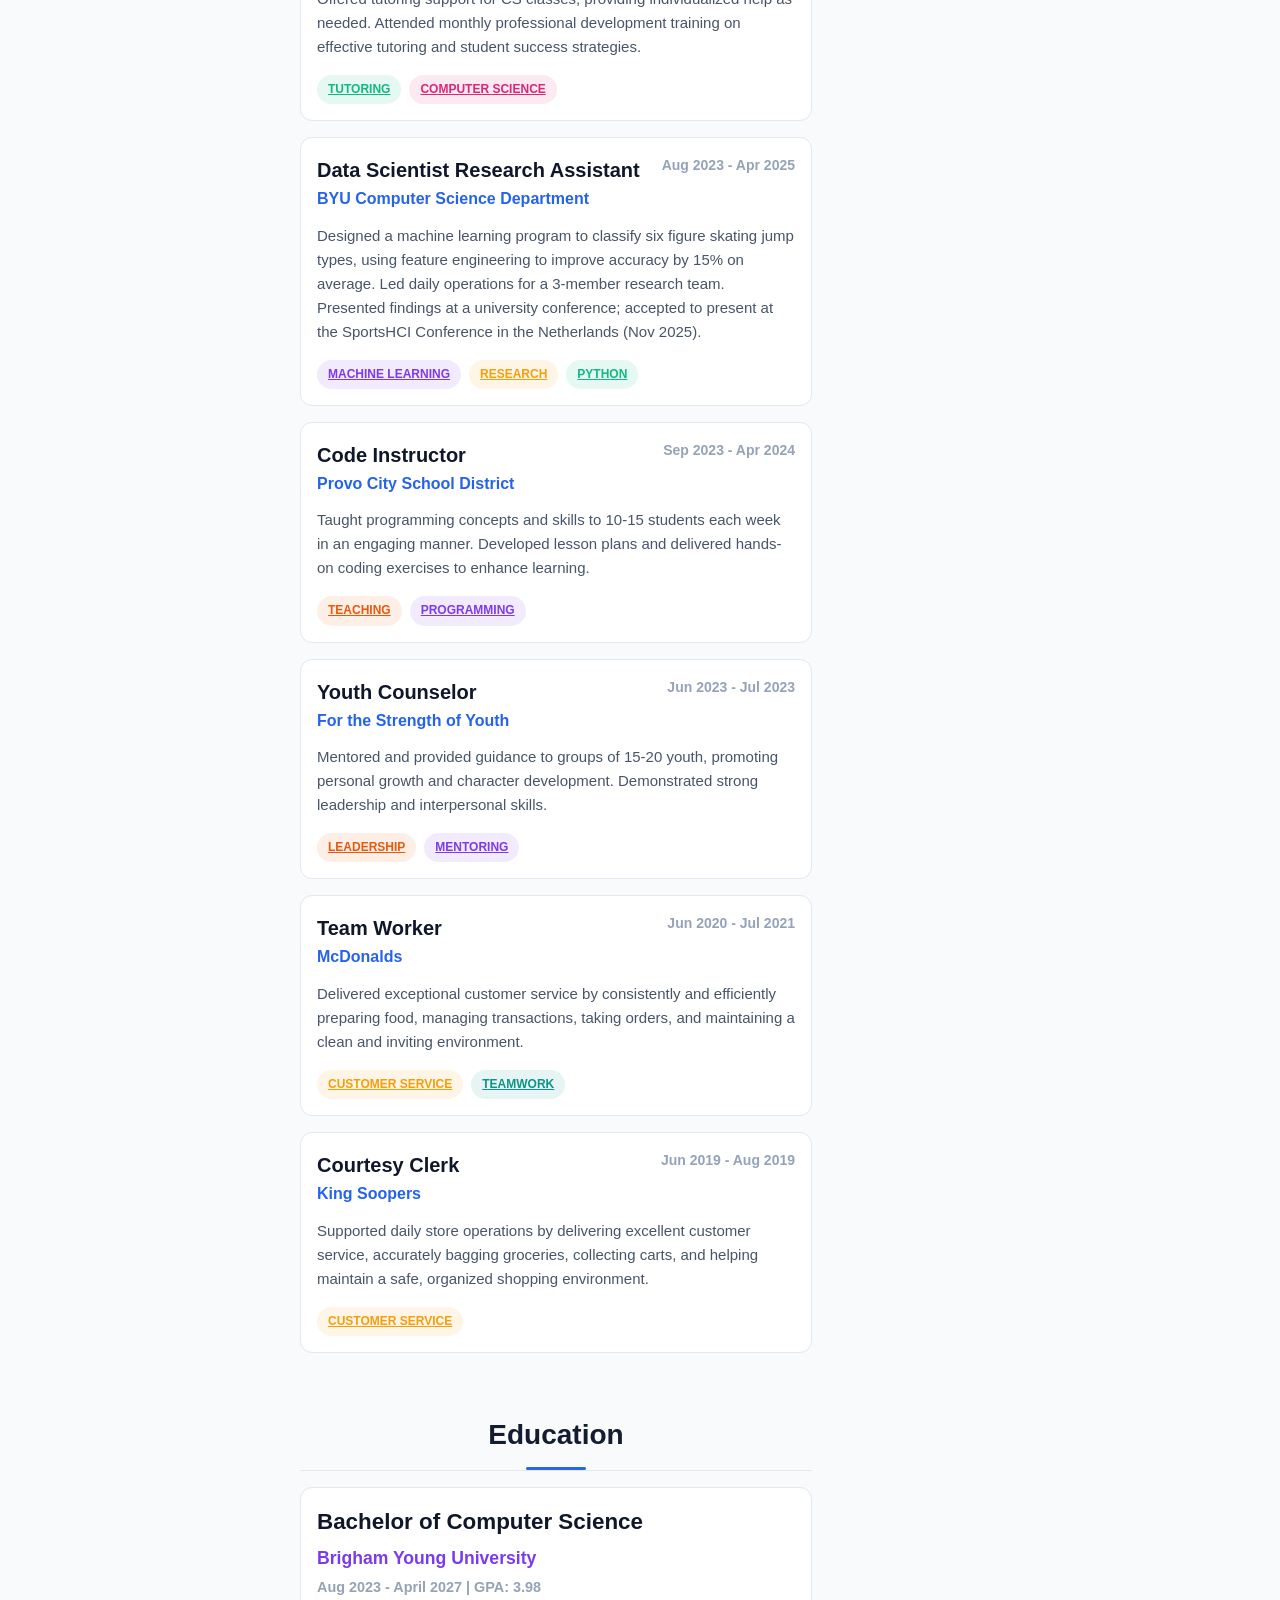
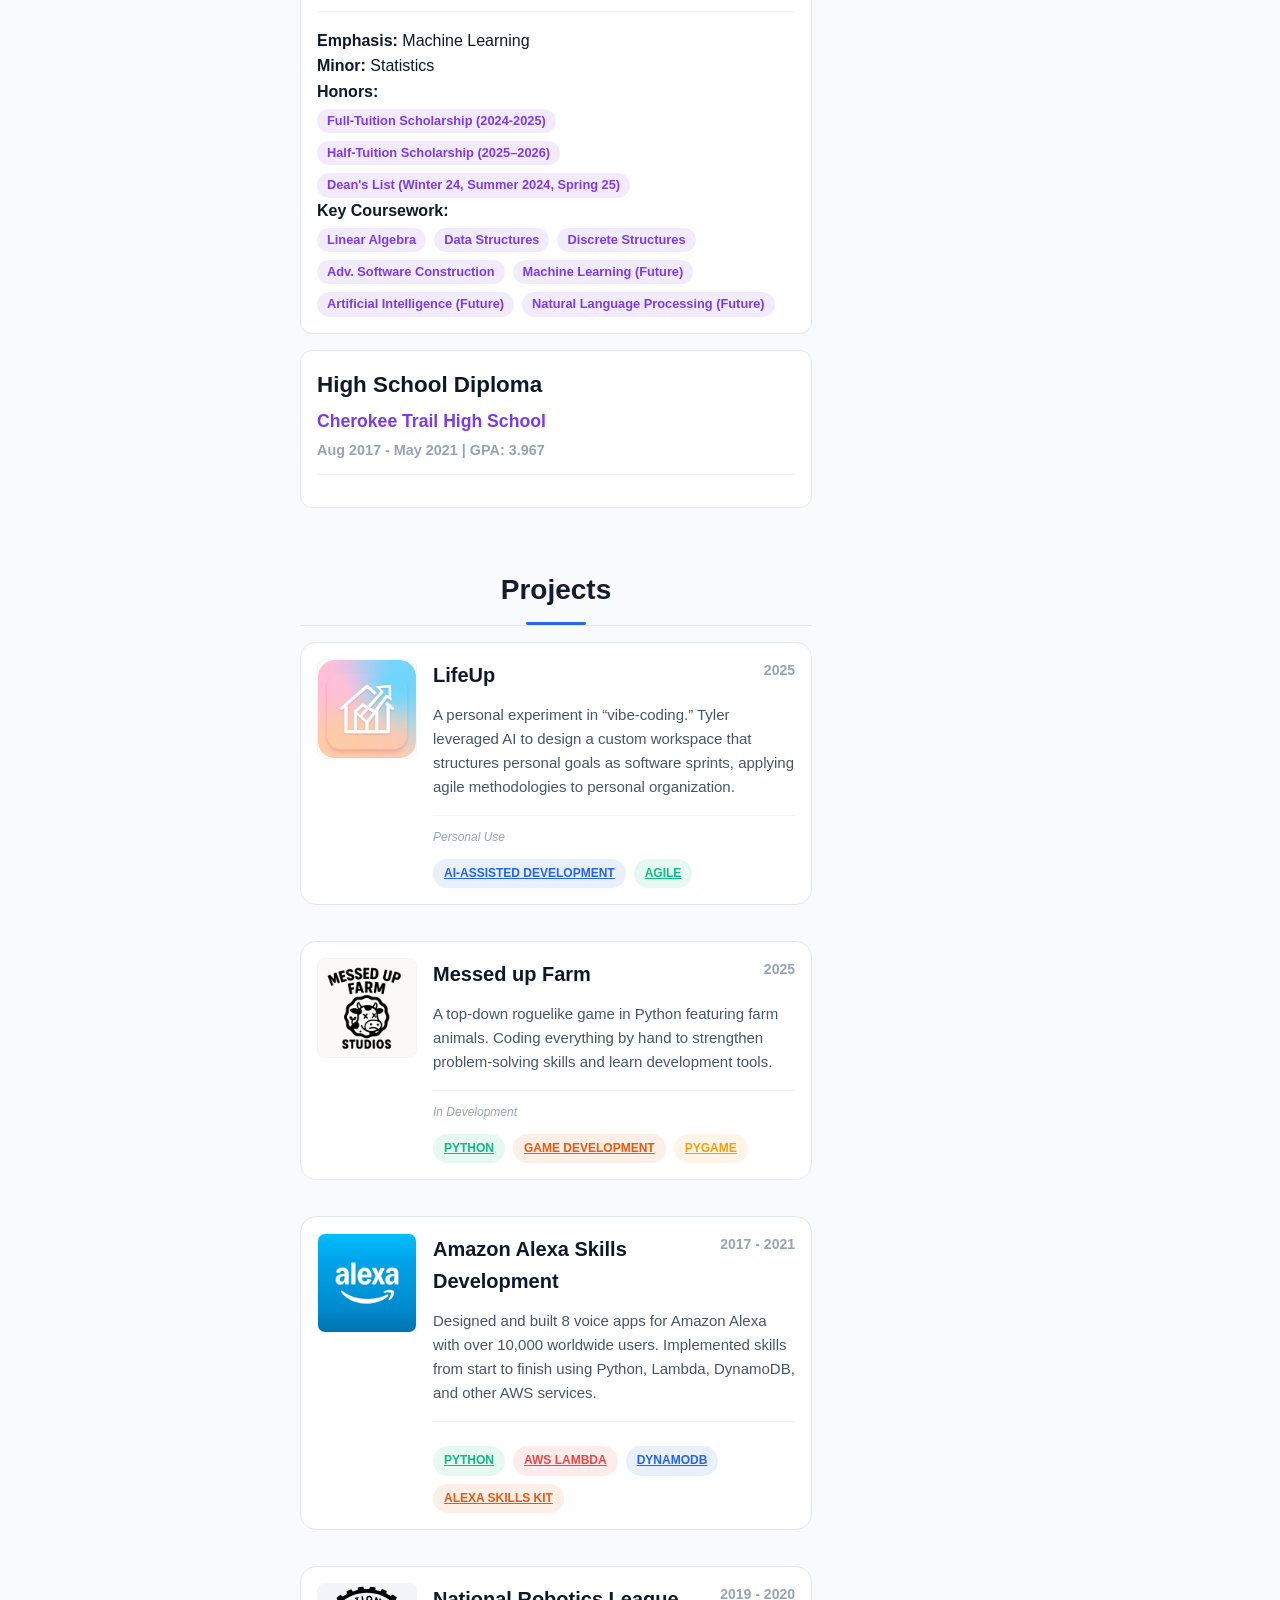
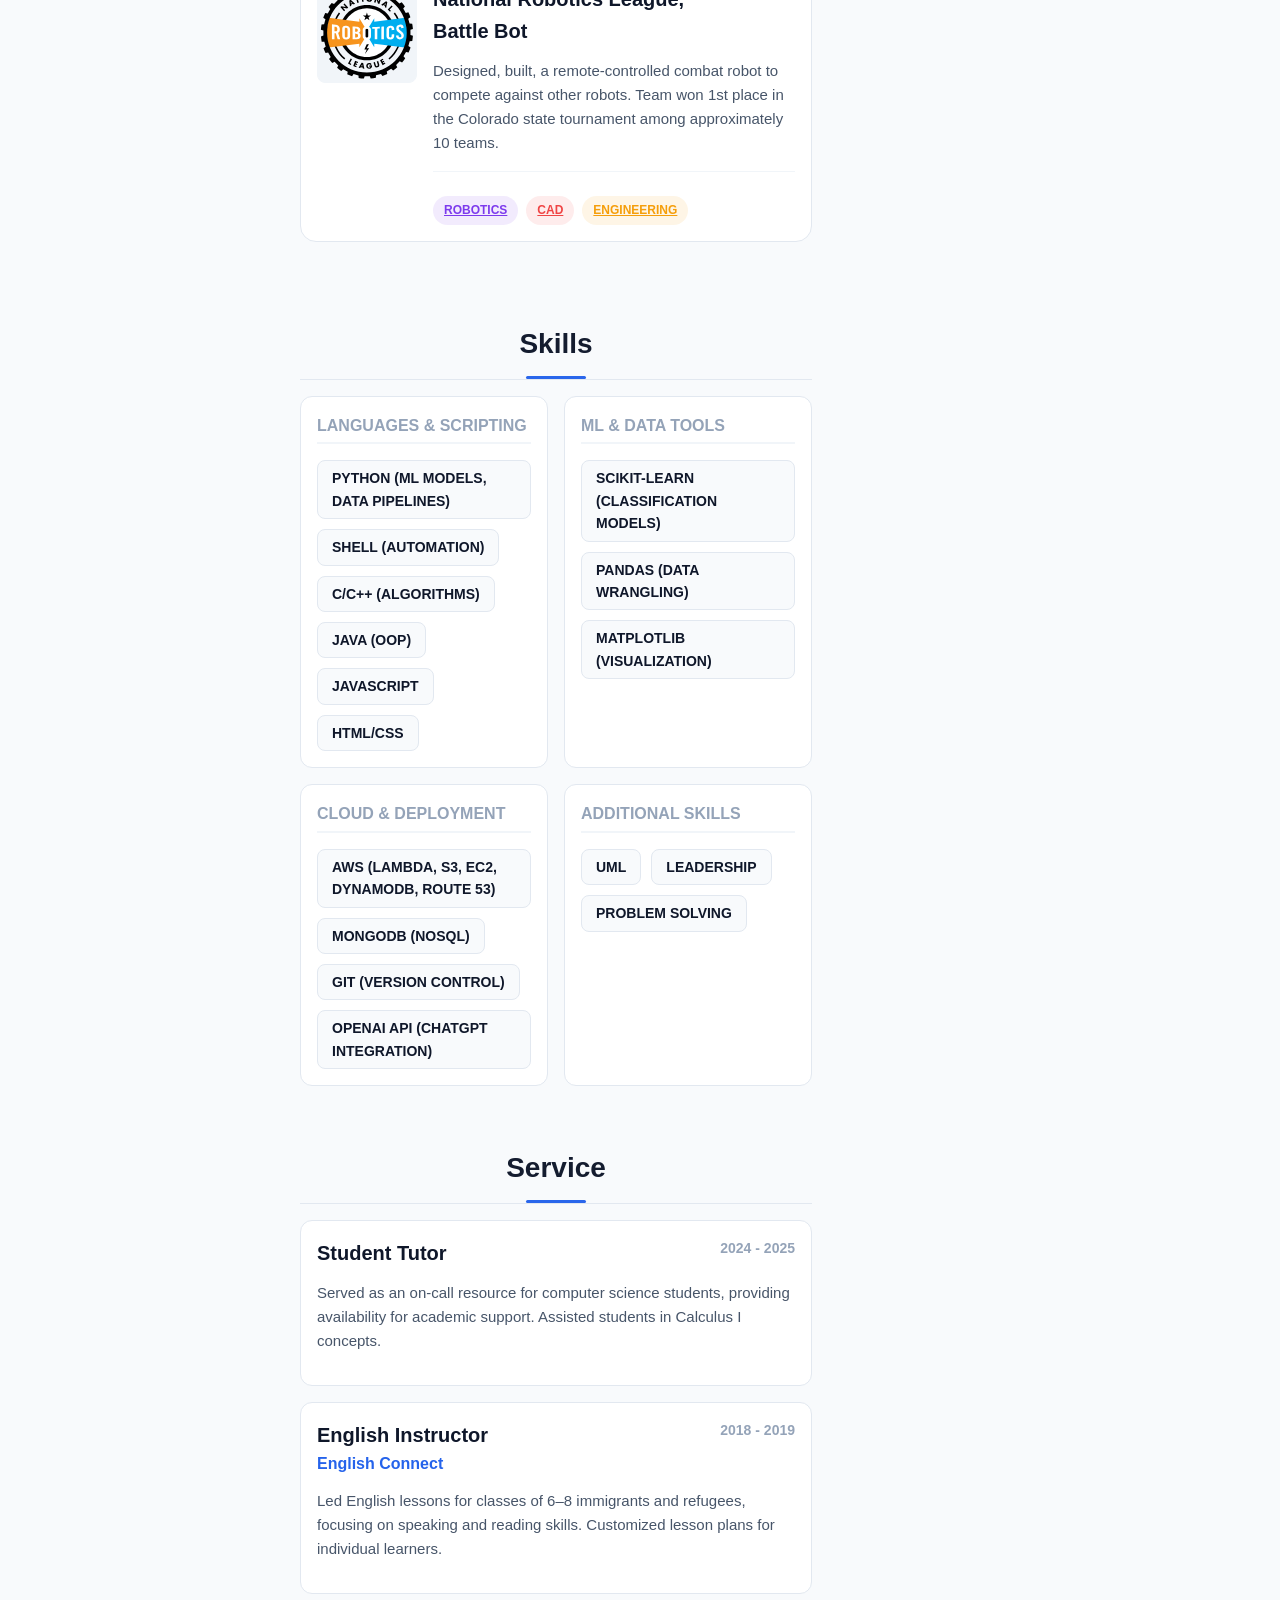
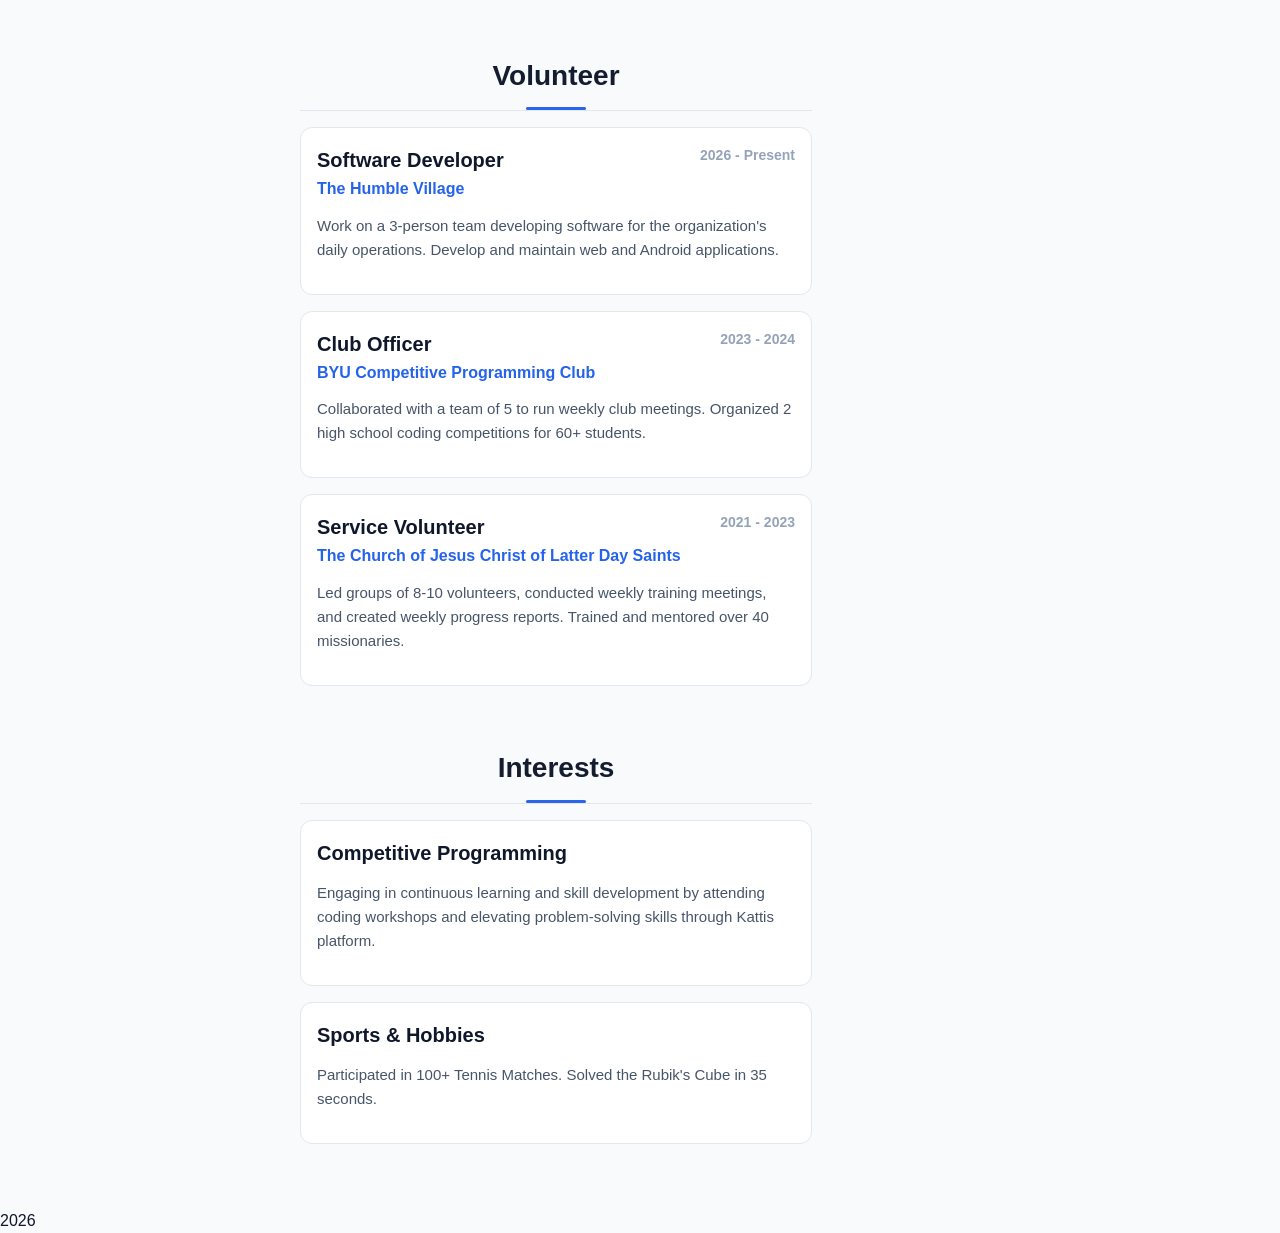
==== commit df9f4af9: "feat: add Board Game Library and Ask AI sidebar integration" ====
--- a/tyler.moessing/index.html
+++ b/tyler.moessing/index.html
@@ -69,7 +69,7 @@
                         <svg class="icon icon-stroke" viewBox="0 0 24 24" xmlns="http://www.w3.org/2000/svg"><path d="m21 21-5.197-5.197m0 0A7.5 7.5 0 1 0 5.196 5.196a7.5 7.5 0 0 0 10.607 10.607Z" /></svg>
                         Search
                     </a>
-                    <a href="#/professional/ai" class="btn-outline sidebar-btn ai-nav disabled" onclick="event.preventDefault();" title="Coming Soon">
+                    <a href="#/professional/ai" class="btn-outline sidebar-btn ai-nav" onclick="event.preventDefault(); switchView('ai');">
                         <svg class="icon icon-stroke" viewBox="0 0 24 24" xmlns="http://www.w3.org/2000/svg"><path d="M9.813 15.904L9 18.75l-.813-2.846a4.5 4.5 0 00-3.09-3.09L2.25 12l2.846-.813a4.5 4.5 0 003.09-3.09L9 5.25l.813 2.846a4.5 4.5 0 003.09 3.09L15.75 12l-2.846.813a4.5 4.5 0 00-3.09 3.09z" /></svg>
                         AI
                     </a>
@@ -111,6 +111,11 @@
                     Interests
                 </a>
                 
+                <a href="game-library/" class="nav-link">
+                    <svg class="icon icon-stroke" viewBox="0 0 24 24" xmlns="http://www.w3.org/2000/svg"><path d="M3.75 6A2.25 2.25 0 0 1 6 3.75h2.25A2.25 2.25 0 0 1 10.5 6v2.25a2.25 2.25 0 0 1-2.25 2.25H6a2.25 2.25 0 0 1-2.25-2.25V6ZM3.75 15.75A2.25 2.25 0 0 1 6 13.5h2.25a2.25 2.25 0 0 1 2.25 2.25V18a2.25 2.25 0 0 1-2.25 2.25H6A2.25 2.25 0 0 1 3.75 18v-2.25ZM13.5 6a2.25 2.25 0 0 1 2.25-2.25H18A2.25 2.25 0 0 1 20.25 6v2.25A2.25 2.25 0 0 1 18 10.5h-2.25a2.25 2.25 0 0 1-2.25-2.25V6ZM13.5 15.75a2.25 2.25 0 0 1 2.25-2.25H18a2.25 2.25 0 0 1 2.25 2.25V18A2.25 2.25 0 0 1 18 20.25h-2.25A2.25 2.25 0 0 1 13.5 18v-2.25Z" /></svg>
+                    Board Game Library
+                </a>
+
                 <a href="#personal-unified" class="nav-link library-nav" style="display: none;">
                     <svg class="icon icon-stroke" viewBox="0 0 24 24" xmlns="http://www.w3.org/2000/svg"><path d="M15.362 5.214A8.252 8.252 0 0 1 12 21 8.25 8.25 0 0 1 6.038 7.048 8.287 8.287 0 0 0 9 9.601a8.983 8.983 0 0 1 3.361-6.867 8.21 8.21 0 0 0 3 2.48Z" /><path d="M12 18a3.75 3.75 0 1 0 0-7.5 3.75 3.75 0 0 0 0 7.5Z" /></svg>
                     Personal Center
@@ -286,6 +291,23 @@
                                 <!-- Populated by content-loader.js -->
                             </div>
                         </div>
+
+                        <!-- AI Sidebar Widget -->
+                        <div class="ai-sidebar-widget">
+                            <h4 class="ai-widget-title">
+                                <svg class="icon icon-stroke" viewBox="0 0 24 24" xmlns="http://www.w3.org/2000/svg"><path d="M9.813 15.904L9 18.75l-.813-2.846a4.5 4.5 0 00-3.09-3.09L2.25 12l2.846-.813a4.5 4.5 0 003.09-3.09L9 5.25l.813 2.846a4.5 4.5 0 003.09 3.09L15.75 12l-2.846.813a4.5 4.5 0 00-3.09 3.09z" /></svg>
+                                Ask AI about Tyler
+                            </h4>
+                            <div class="ai-widget-input-wrapper">
+                                <input type="text" placeholder="e.g., what skills has tyler grown in the last year?" class="ai-widget-input" id="ai-sidebar-input" onkeypress="if(event.key === 'Enter') askAISidebar()">
+                                <button class="ai-widget-btn" onclick="askAISidebar()" title="Ask AI">
+                                    <svg class="icon icon-stroke" viewBox="0 0 24 24" xmlns="http://www.w3.org/2000/svg"><path d="M13.5 4.5 21 12m0 0-7.5 7.5M21 12H3" /></svg>
+                                </button>
+                            </div>
+                            <div class="ai-widget-sample">
+                                Try: "what skills has tyler grown in the last year?"
+                            </div>
+                        </div>
                     </aside>
                 </div>
             </div>
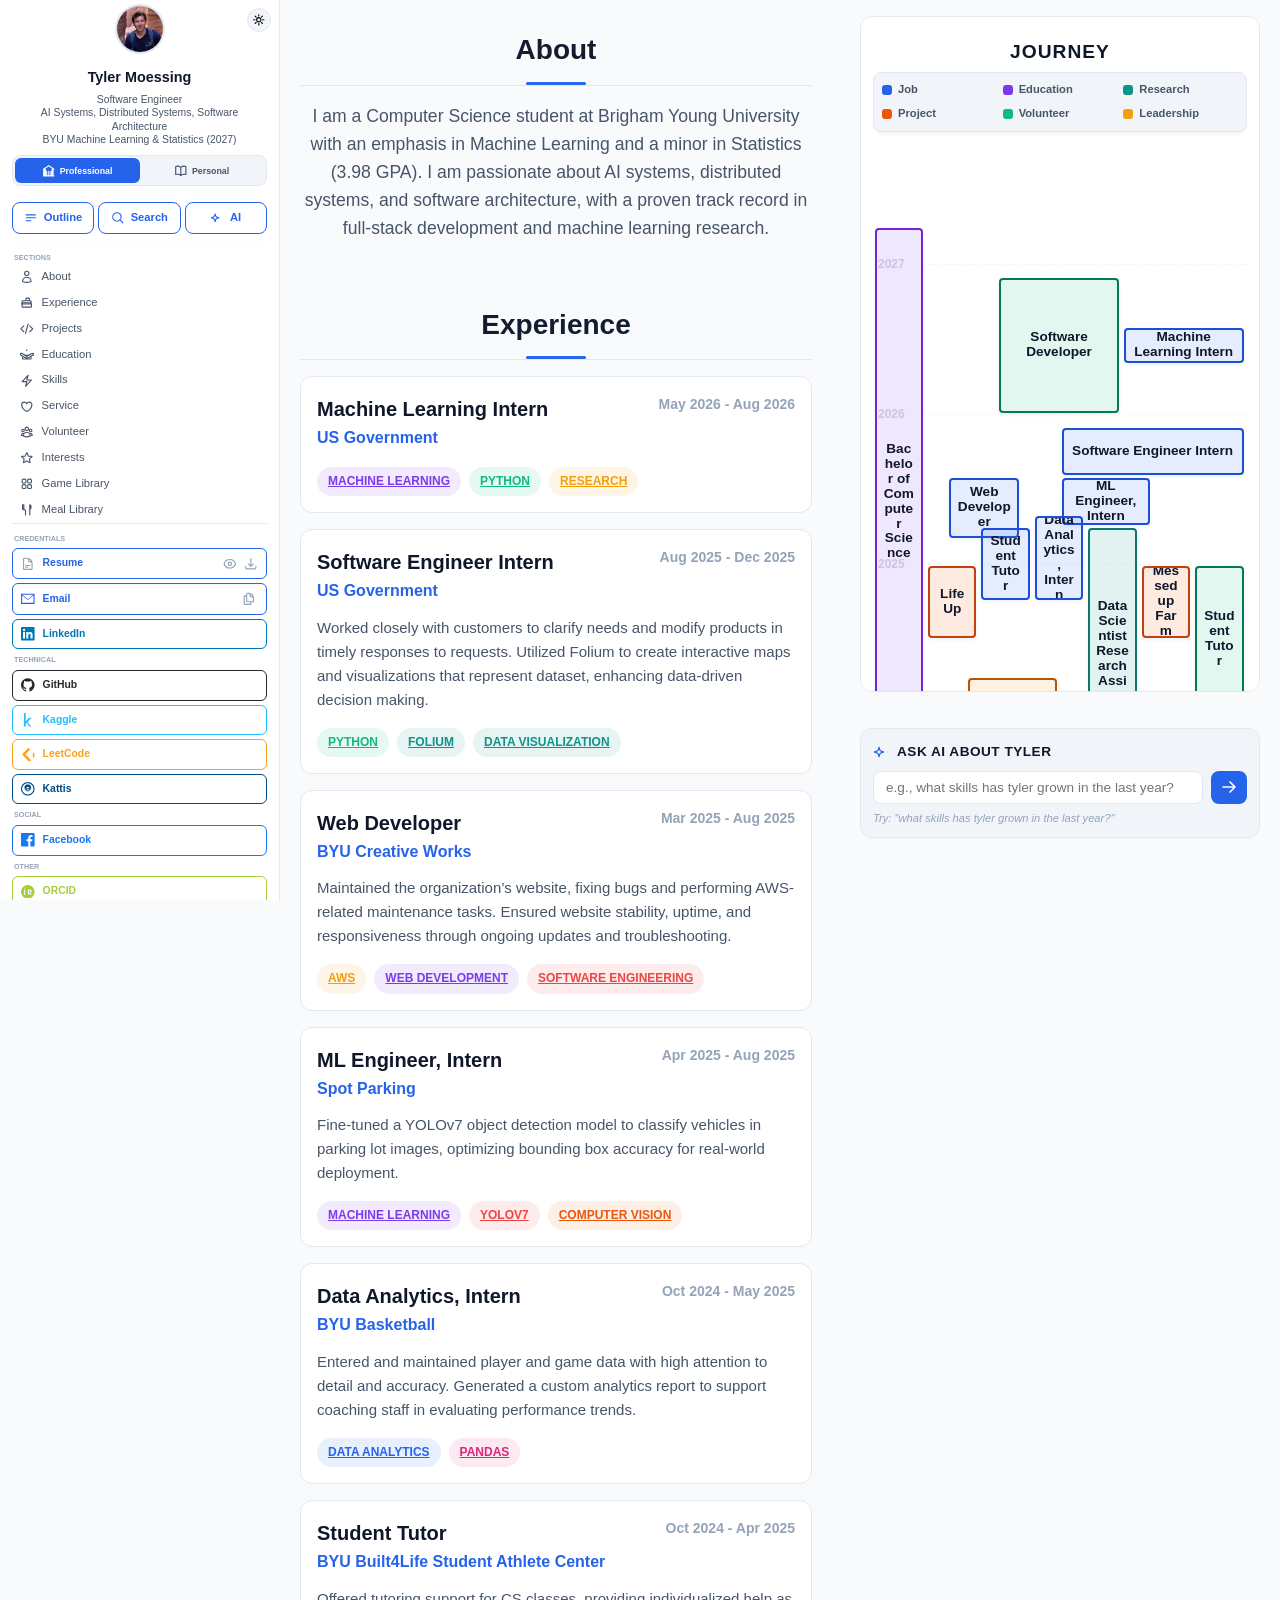
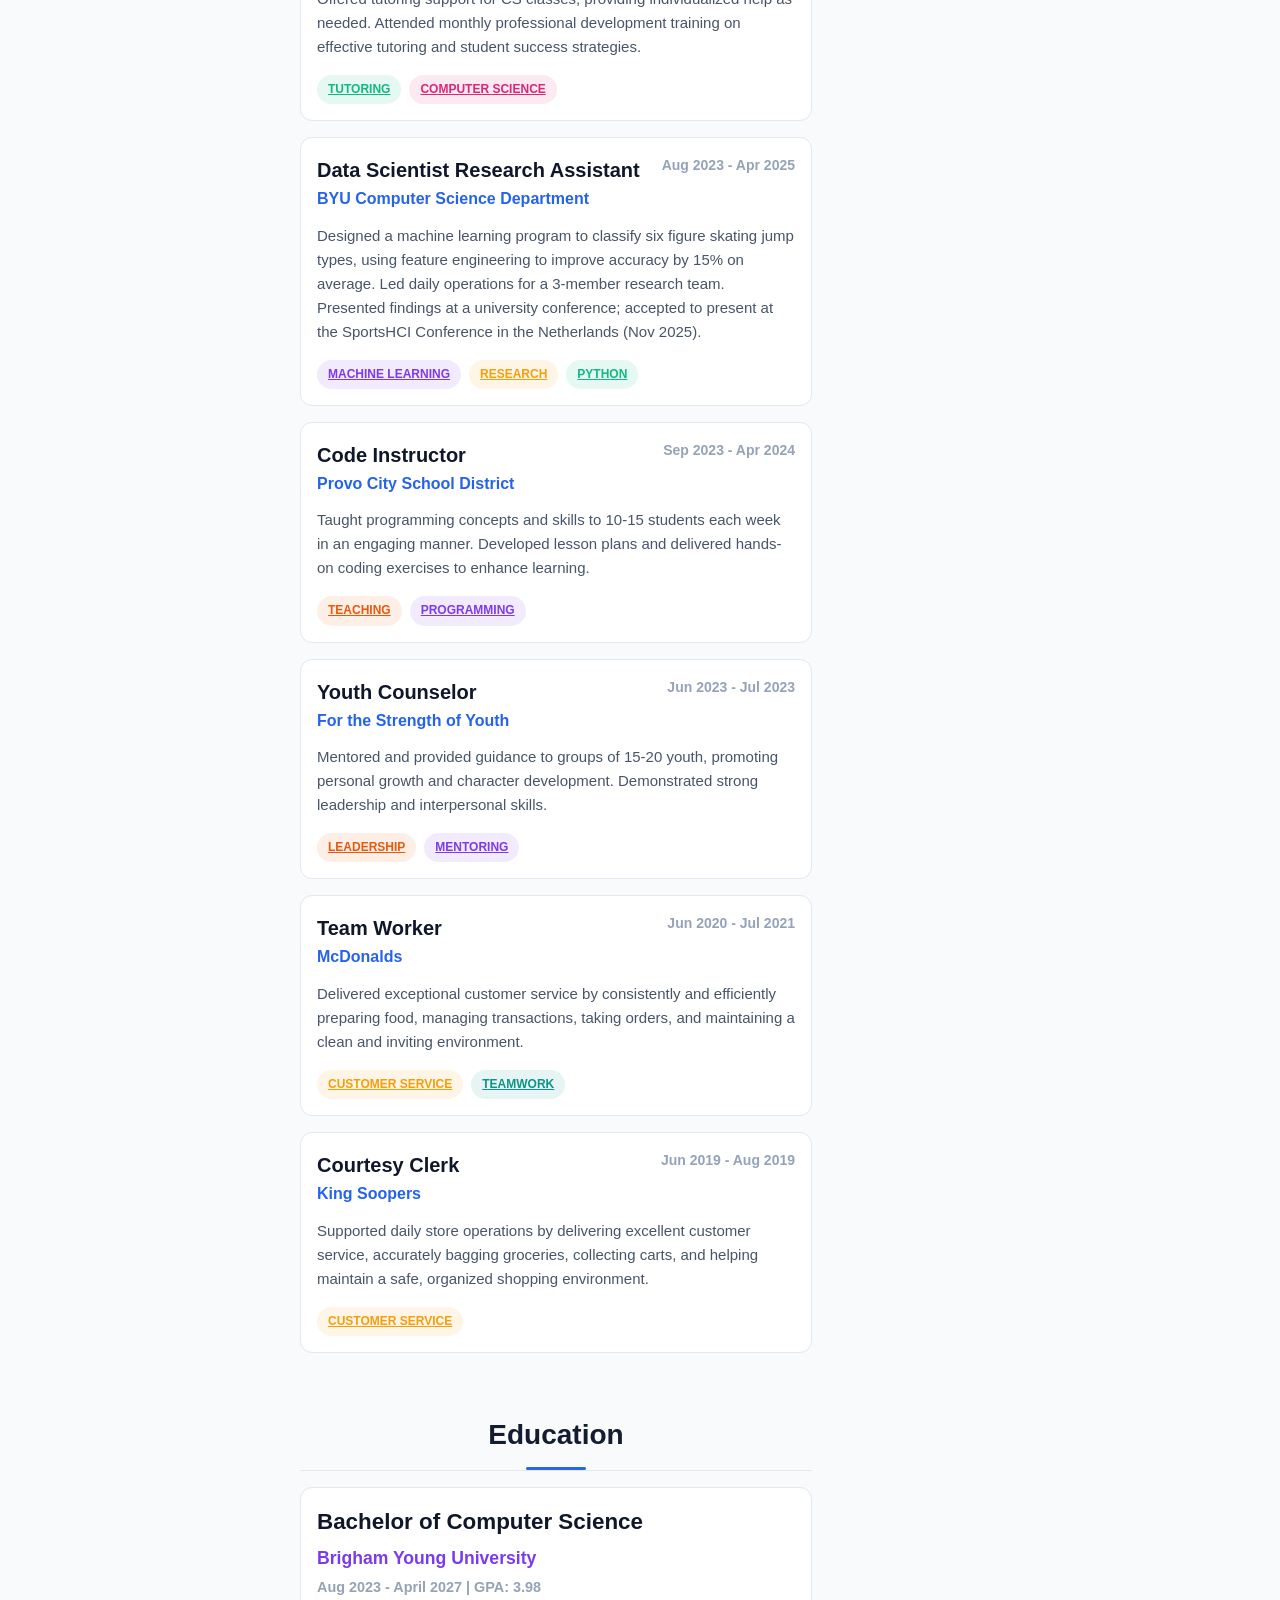
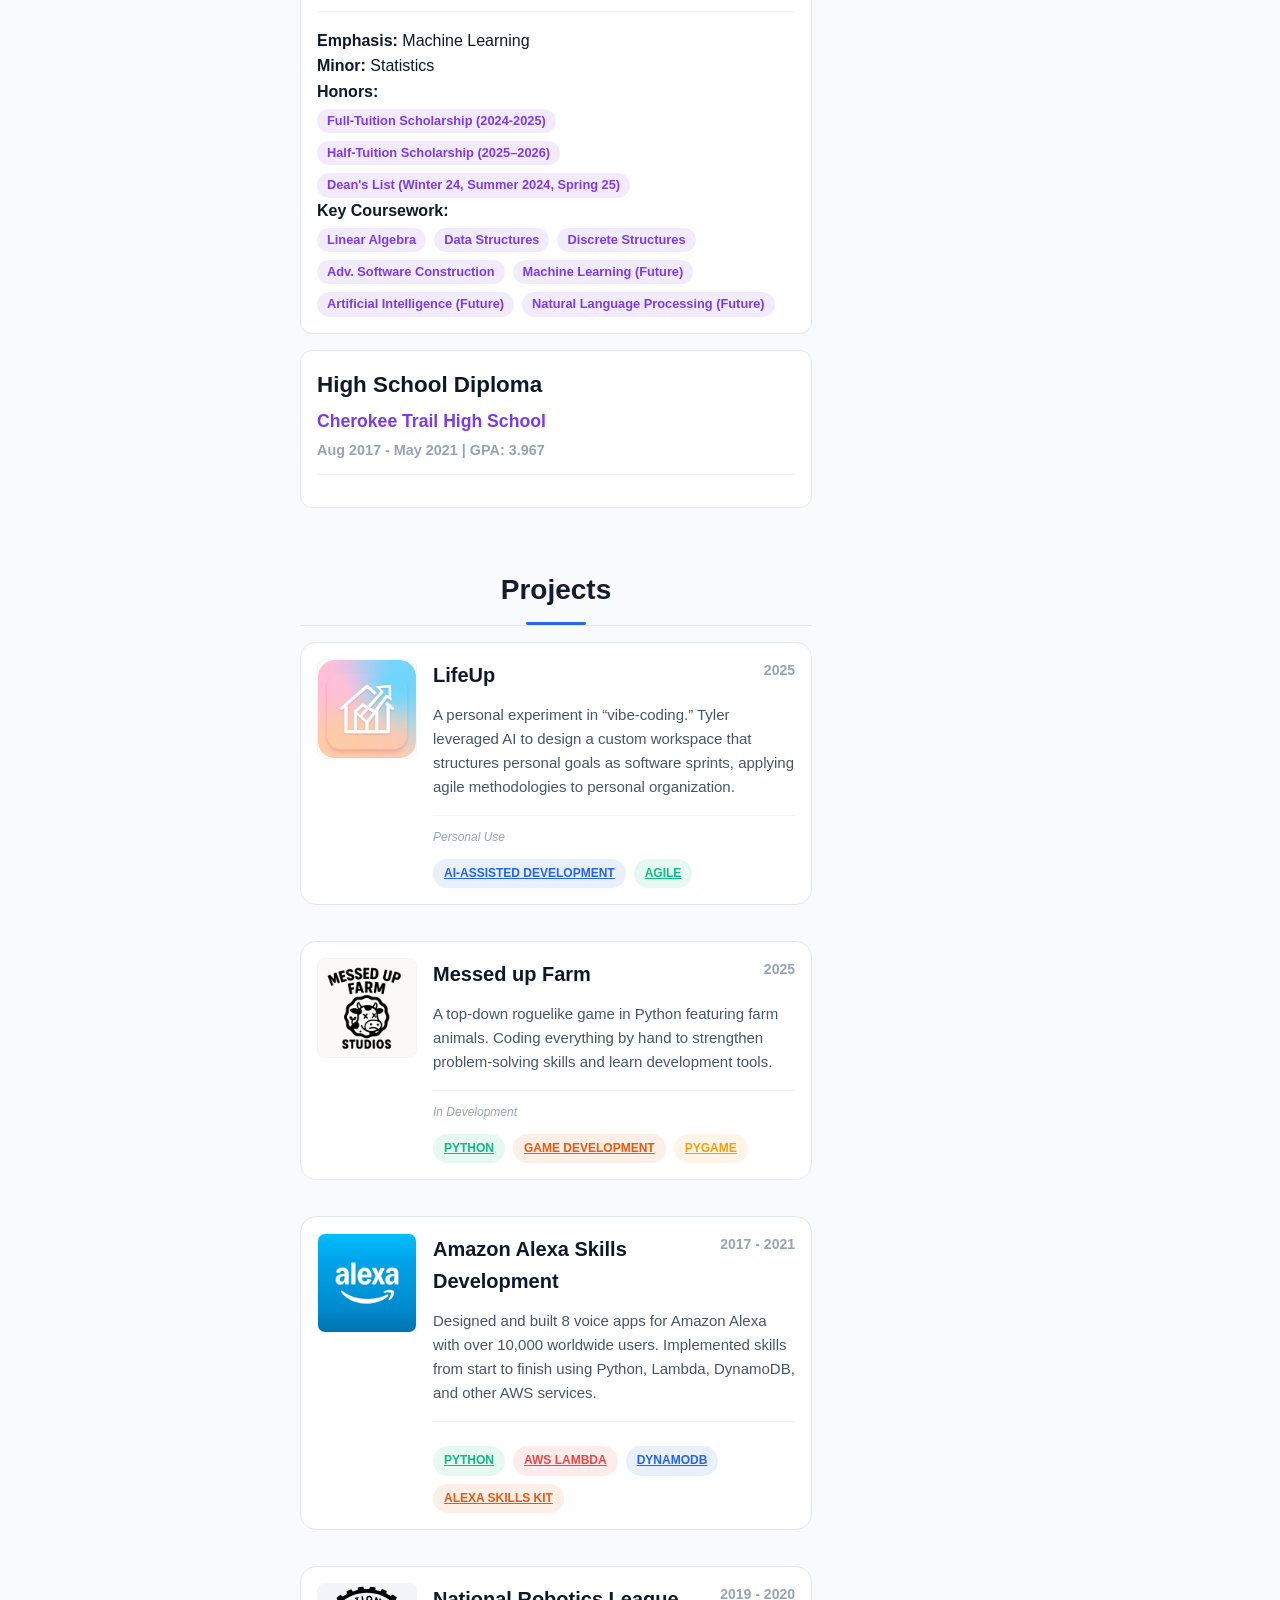
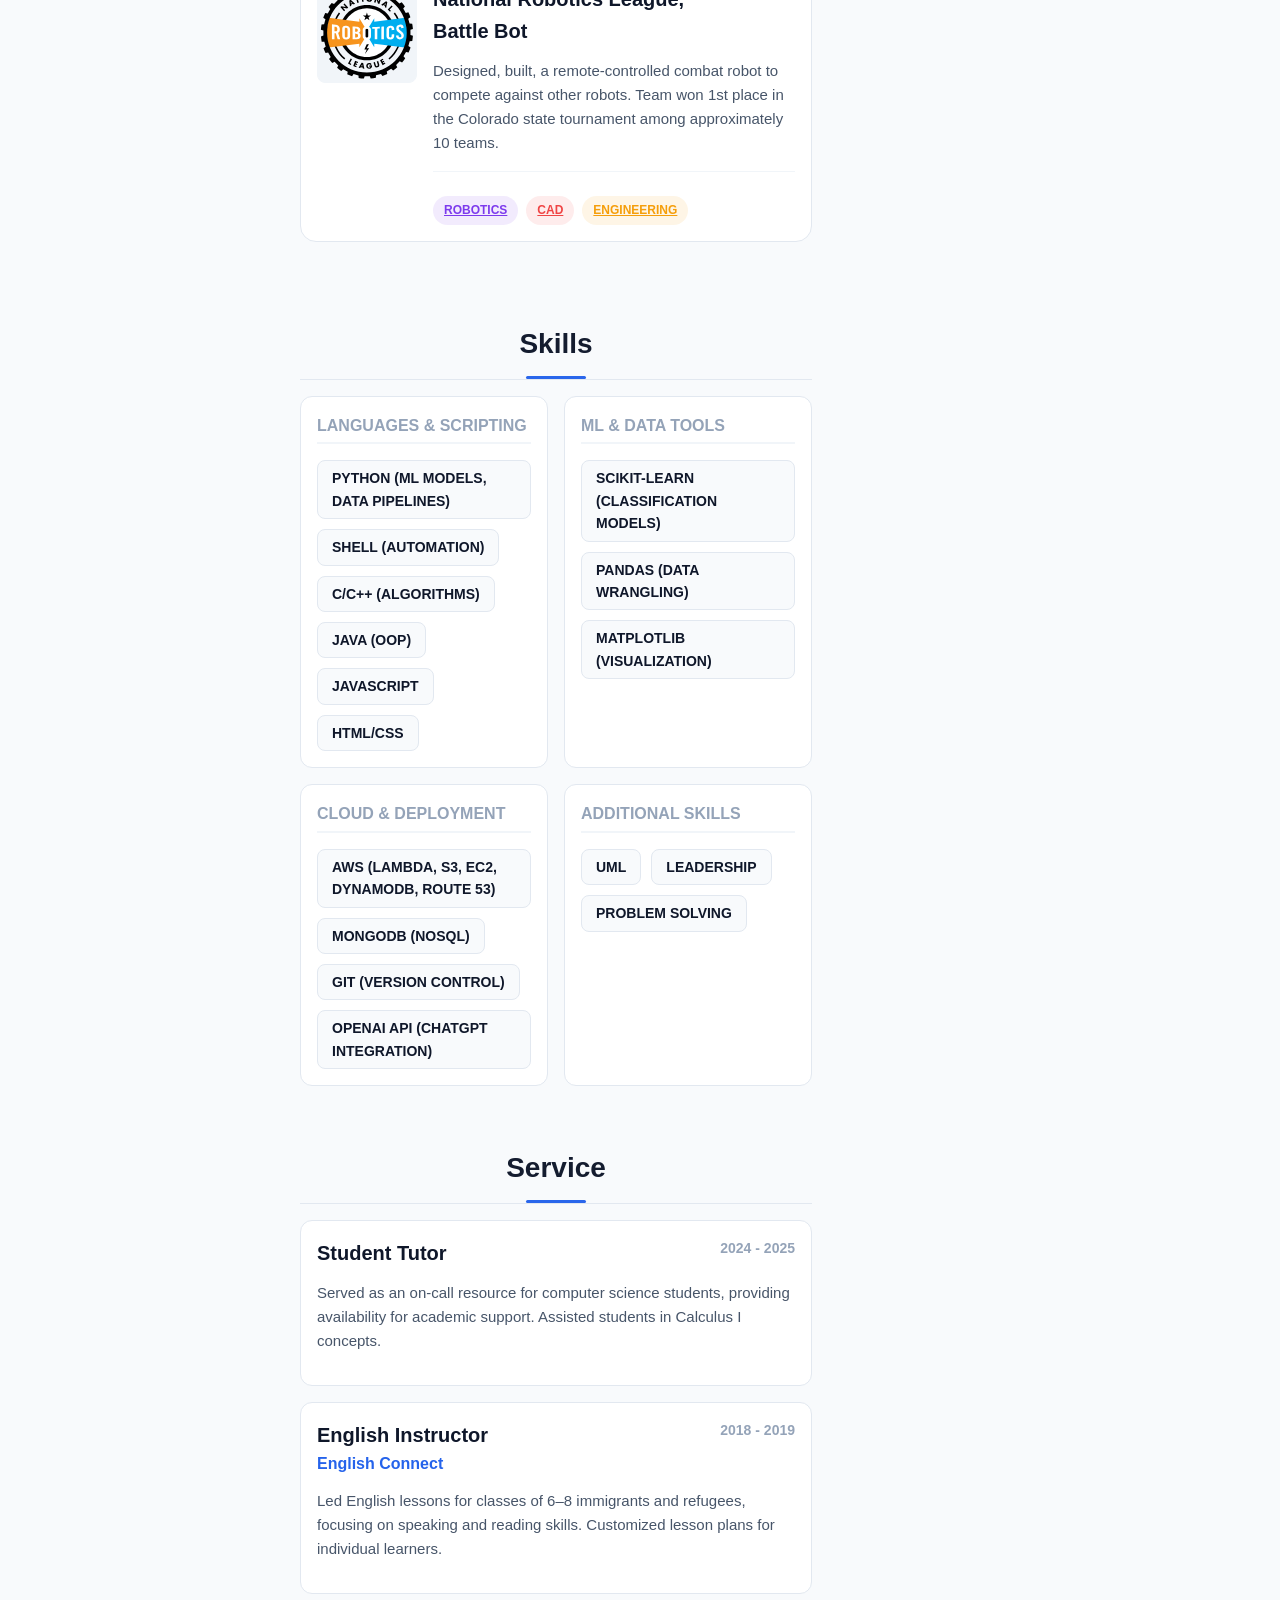
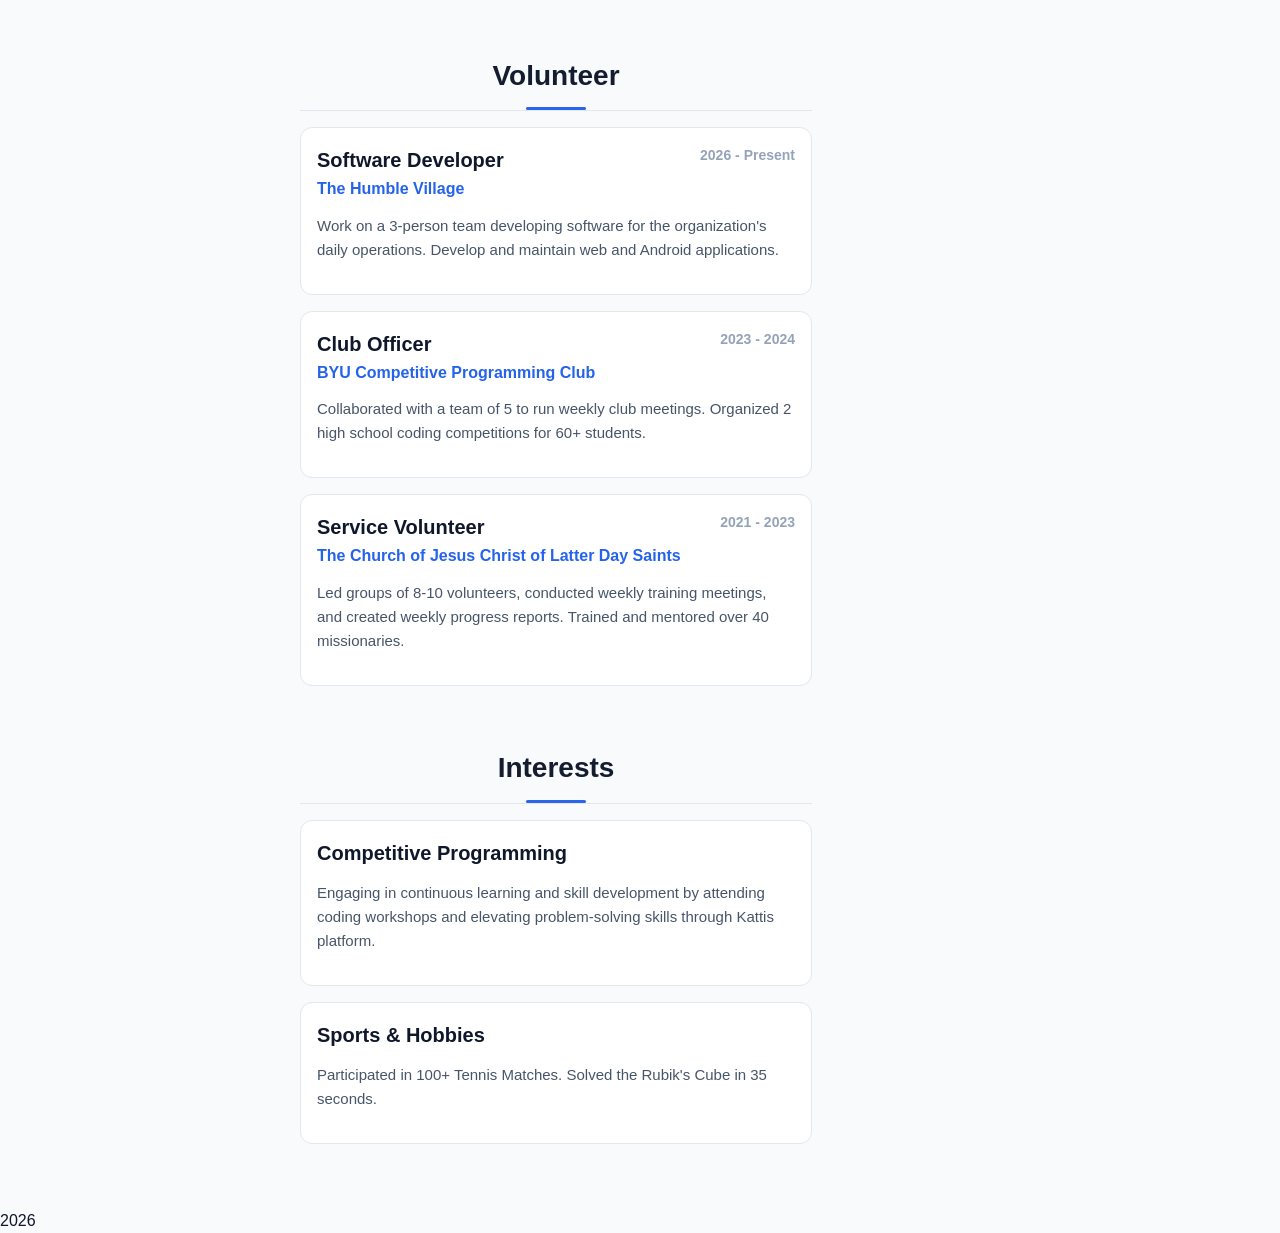
==== commit 685ce050: "feat: show descriptions/categories in grid view, rename to Game Library, and merge game-library/ fol" ====
--- a/tyler.moessing/index.html
+++ b/tyler.moessing/index.html
@@ -111,9 +111,14 @@
                     Interests
                 </a>
                 
-                <a href="game-library/" class="nav-link">
+                <a href="games/" class="nav-link">
                     <svg class="icon icon-stroke" viewBox="0 0 24 24" xmlns="http://www.w3.org/2000/svg"><path d="M3.75 6A2.25 2.25 0 0 1 6 3.75h2.25A2.25 2.25 0 0 1 10.5 6v2.25a2.25 2.25 0 0 1-2.25 2.25H6a2.25 2.25 0 0 1-2.25-2.25V6ZM3.75 15.75A2.25 2.25 0 0 1 6 13.5h2.25a2.25 2.25 0 0 1 2.25 2.25V18a2.25 2.25 0 0 1-2.25 2.25H6A2.25 2.25 0 0 1 3.75 18v-2.25ZM13.5 6a2.25 2.25 0 0 1 2.25-2.25H18A2.25 2.25 0 0 1 20.25 6v2.25A2.25 2.25 0 0 1 18 10.5h-2.25a2.25 2.25 0 0 1-2.25-2.25V6ZM13.5 15.75a2.25 2.25 0 0 1 2.25-2.25H18a2.25 2.25 0 0 1 2.25 2.25V18A2.25 2.25 0 0 1 18 20.25h-2.25A2.25 2.25 0 0 1 13.5 18v-2.25Z" /></svg>
-                    Board Game Library
+                    Game Library
+                </a>
+
+                <a href="meal-library/" class="nav-link">
+                    <svg class="icon icon-stroke" viewBox="0 0 24 24" xmlns="http://www.w3.org/2000/svg"><path d="M6.75 3v6.75a3 3 0 0 0 3 3v8.25M6.75 3v6.75M6.75 3H4.5m2.25 6.75H4.5m0-6.75v6.75a2.25 2.25 0 0 0 2.25 2.25M17.25 3v18M17.25 3c1.243 0 2.25 1.816 2.25 4.056 0 1.827-.67 3.371-1.591 3.865-.42.226-.659.684-.659 1.162V21" /></svg>
+                    Meal Library
                 </a>
 
                 <a href="#personal-unified" class="nav-link library-nav" style="display: none;">
